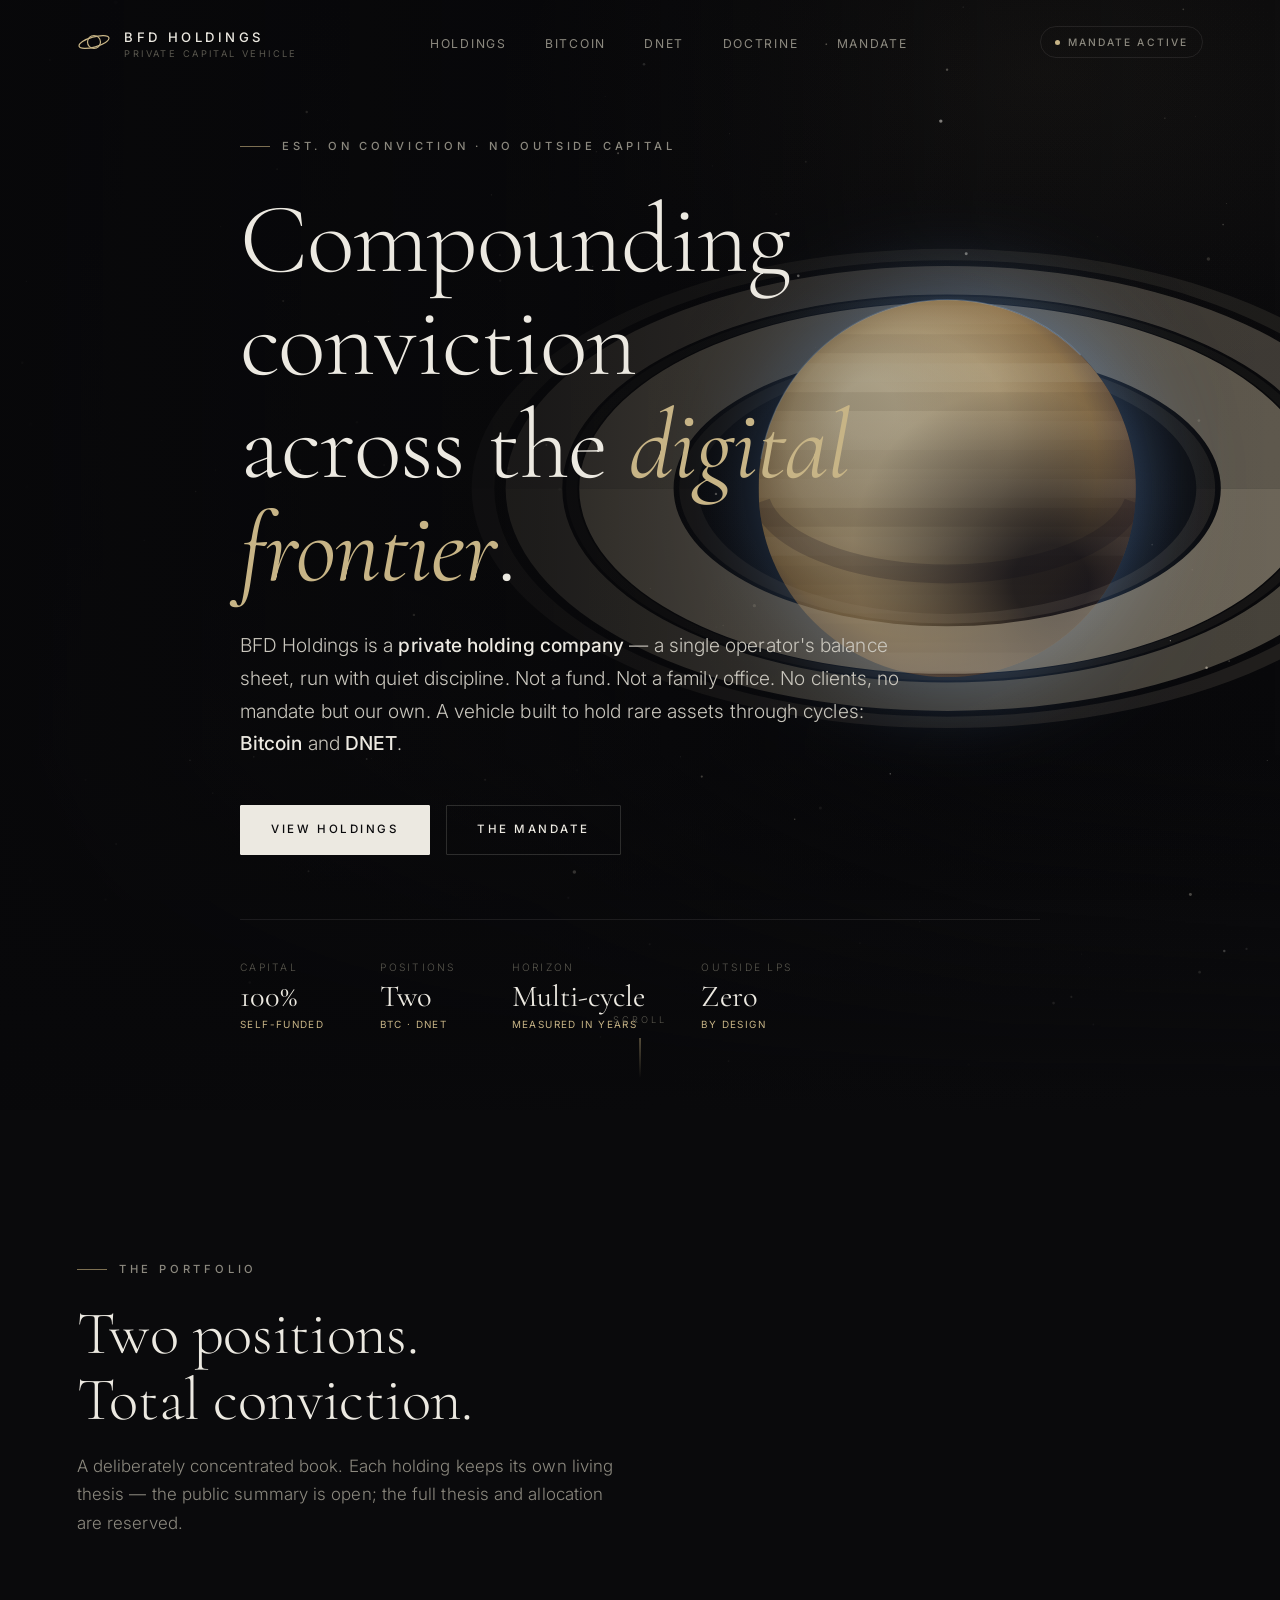
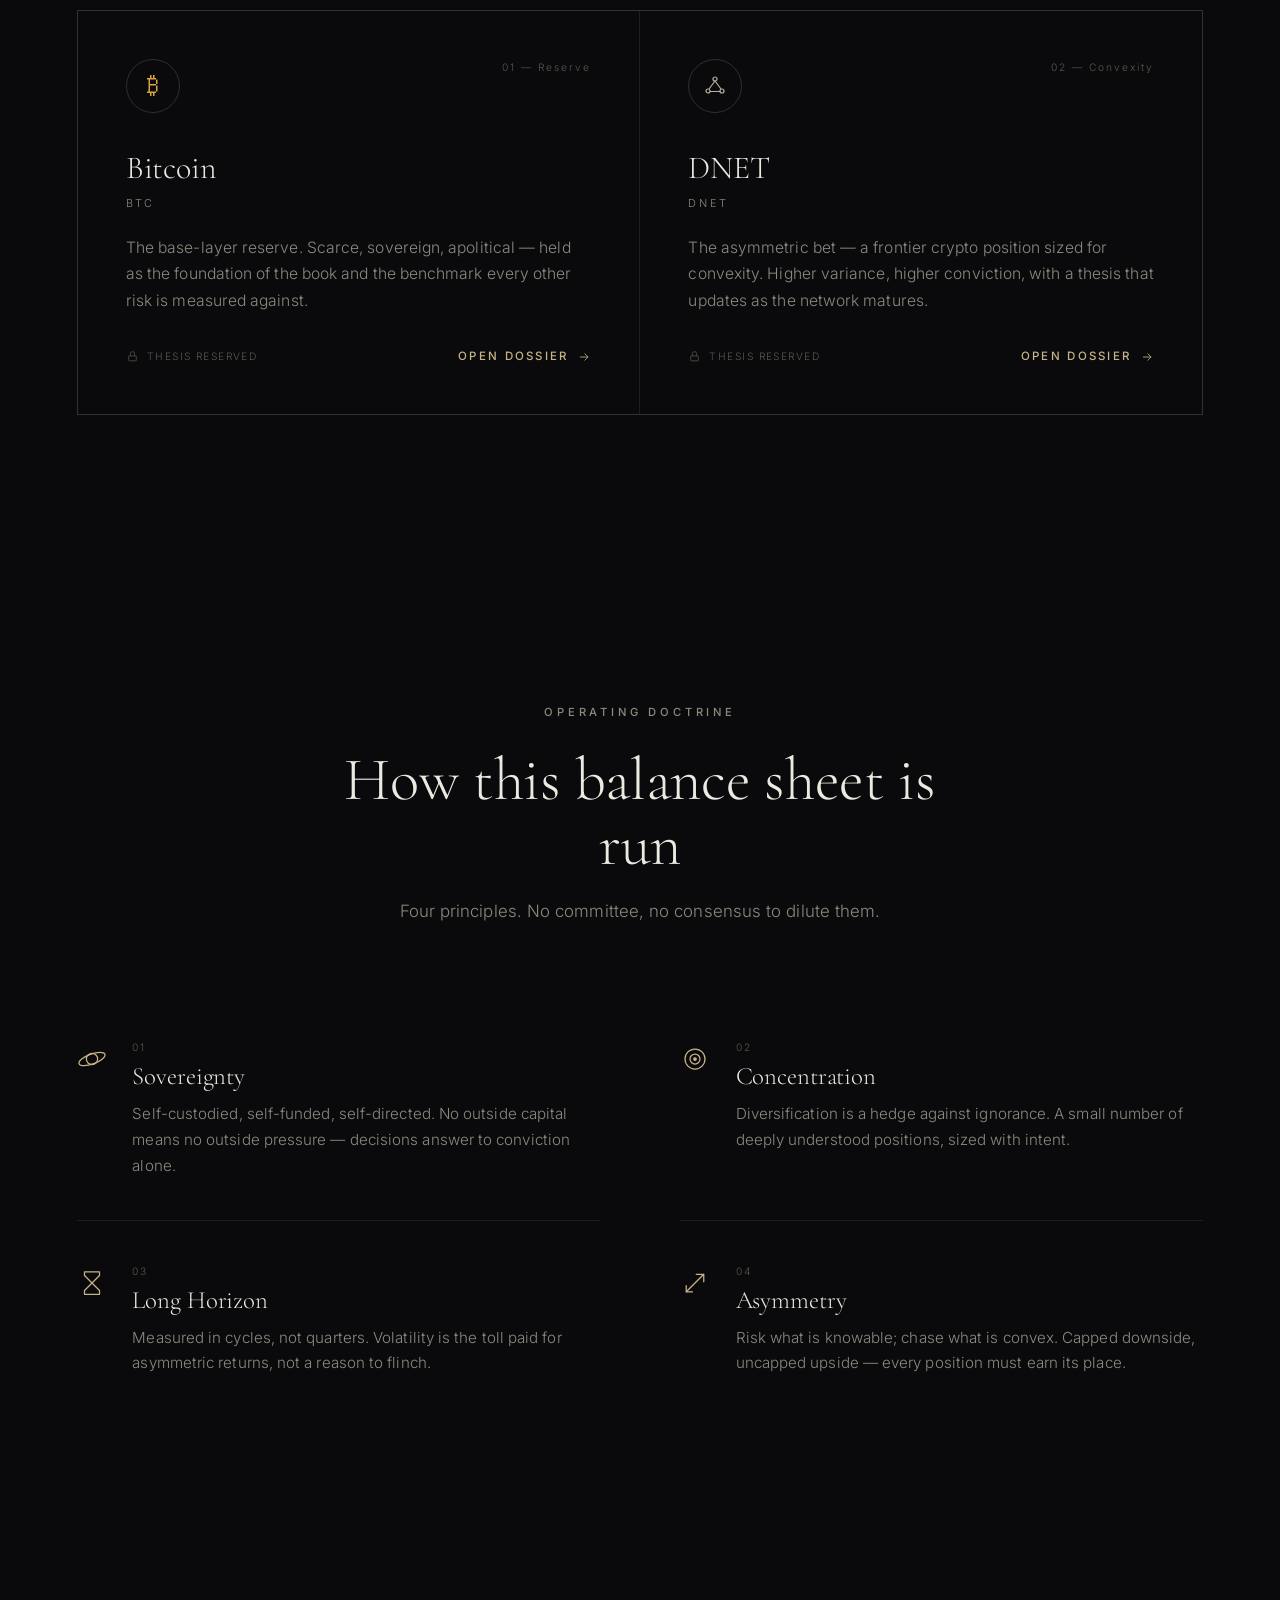
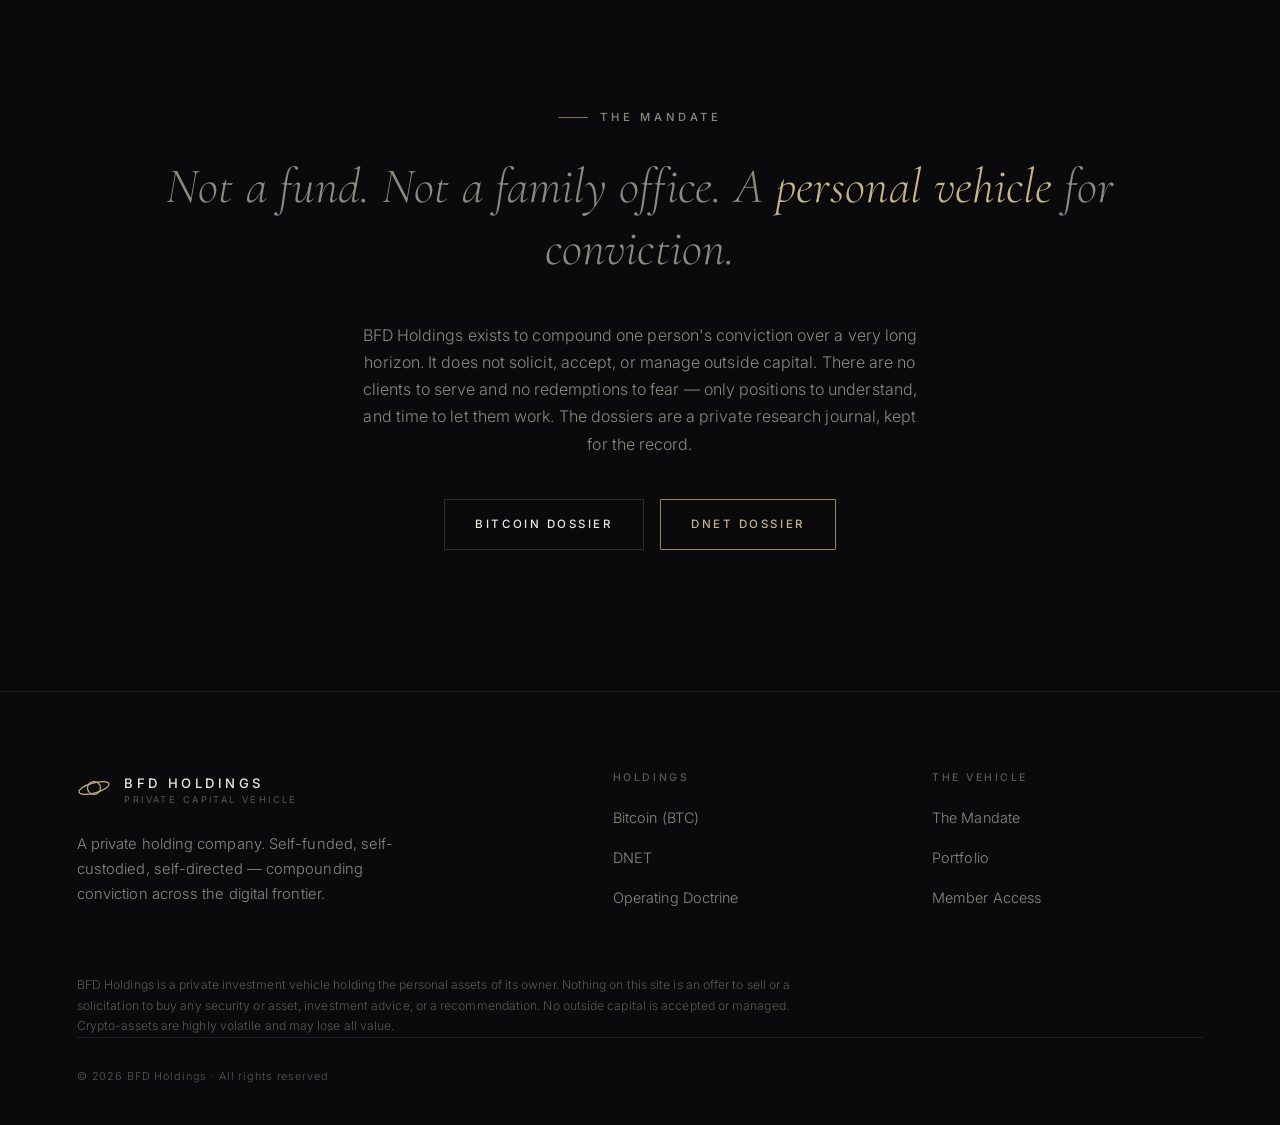
==== index.html @ 3a952db4 "Redesign: minimal, luxurious, celestial aesthetic Replace the neon/glassmorphism look with a restrai" ====
<!DOCTYPE html>
<html lang="en">
<head>
  <meta charset="UTF-8" />
  <meta name="viewport" content="width=device-width, initial-scale=1.0" />
  <title>BFD Holdings — Private Capital Vehicle</title>
  <meta name="description" content="BFD Holdings is a private holding company — a personal balance sheet compounding conviction across Bitcoin and frontier crypto. No outside capital. No clients." />
  <link rel="preconnect" href="https://fonts.googleapis.com" />
  <link rel="preconnect" href="https://fonts.gstatic.com" crossorigin />
  <link href="https://fonts.googleapis.com/css2?family=Cormorant+Garamond:ital,wght@0,300;0,400;0,500;0,600;1,300;1,400&family=Inter:wght@300;400;500&display=swap" rel="stylesheet" />
  <link rel="stylesheet" href="assets/css/style.css" />
  <link rel="icon" href="data:image/svg+xml,<svg xmlns='http://www.w3.org/2000/svg' viewBox='0 0 32 32'><rect width='32' height='32' rx='6' fill='%230a0a0c'/><circle cx='16' cy='16' r='6' fill='none' stroke='%23c7b486' stroke-width='1.3'/><ellipse cx='16' cy='16' rx='13' ry='4' fill='none' stroke='%23c7b486' stroke-width='1.1' transform='rotate(-18 16 16)'/></svg>" />
</head>
<body>

  <!-- ===================== NAV ===================== -->
  <nav class="nav" id="nav">
    <div class="wrap nav__inner">
      <a href="index.html" class="brand">
        <span class="brand__mark"><svg viewBox="0 0 34 26" fill="none" stroke="currentColor" stroke-width="1.2"><circle cx="17" cy="13" r="6.5"/><ellipse cx="17" cy="13" rx="15.5" ry="5" transform="rotate(-16 17 13)"/></svg></span>
        <span class="brand__txt">
          <span class="brand__name">BFD Holdings</span>
          <span class="brand__sub">Private Capital Vehicle</span>
        </span>
      </a>
      <ul class="nav__links">
        <li><a href="#holdings">Holdings</a></li>
        <li><a href="investments/btc.html">Bitcoin</a></li>
        <li><a href="investments/dnet.html">DNET</a></li>
        <li><a href="#doctrine">Doctrine</a></li>
        <li><a href="#mandate">Mandate</a></li>
      </ul>
      <div class="nav__right">
        <span class="tag"><span class="dot"></span> Mandate Active</span>
        <button class="burger" id="burger" aria-label="Menu"><span></span><span></span><span></span></button>
      </div>
    </div>
  </nav>

  <div class="mobile-nav" id="mobile-nav">
    <a href="#holdings">Holdings</a>
    <a href="investments/btc.html">Bitcoin</a>
    <a href="investments/dnet.html">DNET</a>
    <a href="#doctrine">Doctrine</a>
    <a href="#mandate">Mandate</a>
  </div>

  <!-- ===================== HERO ===================== -->
  <header class="hero">
    <canvas class="hero__canvas" id="space"></canvas>
    <video class="hero__video" id="hero-video" muted loop playsinline preload="none" aria-hidden="true"></video>
    <div class="hero__veil"></div>

    <div class="wrap hero__inner">
      <span class="eyebrow hero__eyebrow">Est. on conviction · No outside capital</span>
      <h1 class="hero__title">
        Compounding conviction<br>
        across the <em>digital frontier</em>.
      </h1>
      <p class="hero__sub">
        BFD Holdings is a <strong>private holding company</strong> — a single operator's
        balance sheet, run with quiet discipline. Not a fund. Not a family office. No
        clients, no mandate but our own. A vehicle built to hold rare assets through
        cycles: <strong>Bitcoin</strong> and <strong>DNET</strong>.
      </p>
      <div class="hero__actions">
        <a href="#holdings" class="btn btn--solid">View Holdings</a>
        <a href="#mandate" class="btn">The Mandate</a>
      </div>

      <div class="hero__ledger">
        <div class="ledger__item"><div class="k">Capital</div><div class="v">100%<small>Self-funded</small></div></div>
        <div class="ledger__item"><div class="k">Positions</div><div class="v">Two<small>BTC · DNET</small></div></div>
        <div class="ledger__item"><div class="k">Horizon</div><div class="v">Multi-cycle<small>Measured in years</small></div></div>
        <div class="ledger__item"><div class="k">Outside LPs</div><div class="v">Zero<small>By design</small></div></div>
      </div>
    </div>

    <div class="hero__scroll"><span>Scroll</span><span class="bar"></span></div>
  </header>

  <!-- ===================== HOLDINGS ===================== -->
  <section class="section" id="holdings">
    <div class="wrap">
      <div class="section__head reveal">
        <span class="eyebrow">The Portfolio</span>
        <h2 class="section__title">Two positions.<br>Total conviction.</h2>
        <p class="section__sub">
          A deliberately concentrated book. Each holding keeps its own living thesis —
          the public summary is open; the full thesis and allocation are reserved.
        </p>
      </div>

      <div class="holdings__grid reveal">
        <!-- BTC -->
        <a href="investments/btc.html" class="holding-card holding-card--btc">
          <div class="holding-card__top">
            <span class="holding-card__mark"><span class="glyph">₿</span></span>
            <span class="holding-card__no">01 — Reserve</span>
          </div>
          <h3 class="holding-card__name">Bitcoin</h3>
          <div class="holding-card__ticker">BTC</div>
          <p class="holding-card__teaser">
            The base-layer reserve. Scarce, sovereign, apolitical — held as the foundation
            of the book and the benchmark every other risk is measured against.
          </p>
          <div class="holding-card__foot">
            <span class="holding-card__locked"><svg viewBox="0 0 24 24" fill="none" stroke="currentColor" stroke-width="1.4"><rect x="5" y="11" width="14" height="9" rx="1"/><path d="M8 11V7a4 4 0 0 1 8 0v4"/></svg> Thesis reserved</span>
            <span class="link-arrow">Open dossier <svg viewBox="0 0 24 24" fill="none" stroke="currentColor" stroke-width="1.4"><path d="M5 12h14M13 6l6 6-6 6"/></svg></span>
          </div>
        </a>

        <!-- DNET -->
        <a href="investments/dnet.html" class="holding-card holding-card--dnet">
          <div class="holding-card__top">
            <span class="holding-card__mark"><svg viewBox="0 0 24 24" fill="none" stroke="currentColor" stroke-width="1.2"><circle cx="12" cy="5" r="2"/><circle cx="5" cy="17" r="2"/><circle cx="19" cy="17" r="2"/><path d="M12 7l-6 8M12 7l6 8M7 17.5h10"/></svg></span>
            <span class="holding-card__no">02 — Convexity</span>
          </div>
          <h3 class="holding-card__name">DNET</h3>
          <div class="holding-card__ticker">DNET</div>
          <p class="holding-card__teaser">
            The asymmetric bet — a frontier crypto position sized for convexity. Higher
            variance, higher conviction, with a thesis that updates as the network matures.
          </p>
          <div class="holding-card__foot">
            <span class="holding-card__locked"><svg viewBox="0 0 24 24" fill="none" stroke="currentColor" stroke-width="1.4"><rect x="5" y="11" width="14" height="9" rx="1"/><path d="M8 11V7a4 4 0 0 1 8 0v4"/></svg> Thesis reserved</span>
            <span class="link-arrow">Open dossier <svg viewBox="0 0 24 24" fill="none" stroke="currentColor" stroke-width="1.4"><path d="M5 12h14M13 6l6 6-6 6"/></svg></span>
          </div>
        </a>
      </div>
    </div>
  </section>

  <!-- ===================== DOCTRINE ===================== -->
  <section class="section" id="doctrine">
    <div class="wrap">
      <div class="section__head center reveal">
        <span class="eyebrow">Operating Doctrine</span>
        <h2 class="section__title">How this balance sheet is run</h2>
        <p class="section__sub">Four principles. No committee, no consensus to dilute them.</p>
      </div>

      <div class="doctrine__grid">
        <div class="principle reveal">
          <span class="principle__icon"><svg viewBox="0 0 24 24" fill="none" stroke="currentColor" stroke-width="1"><circle cx="12" cy="12" r="4.5"/><ellipse cx="12" cy="12" rx="11" ry="4" transform="rotate(-20 12 12)"/></svg></span>
          <div>
            <div class="principle__no">01</div>
            <h3 class="principle__title">Sovereignty</h3>
            <p>Self-custodied, self-funded, self-directed. No outside capital means no outside pressure — decisions answer to conviction alone.</p>
          </div>
        </div>
        <div class="principle reveal" data-delay="80">
          <span class="principle__icon"><svg viewBox="0 0 24 24" fill="none" stroke="currentColor" stroke-width="1"><circle cx="12" cy="12" r="8"/><circle cx="12" cy="12" r="4"/><circle cx="12" cy="12" r="1" fill="currentColor"/></svg></span>
          <div>
            <div class="principle__no">02</div>
            <h3 class="principle__title">Concentration</h3>
            <p>Diversification is a hedge against ignorance. A small number of deeply understood positions, sized with intent.</p>
          </div>
        </div>
        <div class="principle reveal" data-delay="40">
          <span class="principle__icon"><svg viewBox="0 0 24 24" fill="none" stroke="currentColor" stroke-width="1" stroke-linejoin="round"><path d="M6 3h12v3l-6 6 6 6v3H6v-3l6-6-6-6V3z"/></svg></span>
          <div>
            <div class="principle__no">03</div>
            <h3 class="principle__title">Long Horizon</h3>
            <p>Measured in cycles, not quarters. Volatility is the toll paid for asymmetric returns, not a reason to flinch.</p>
          </div>
        </div>
        <div class="principle reveal" data-delay="120">
          <span class="principle__icon"><svg viewBox="0 0 24 24" fill="none" stroke="currentColor" stroke-width="1" stroke-linecap="round" stroke-linejoin="round"><path d="M5 19L19 5M13 5h6v6"/><path d="M5 14v5h5"/></svg></span>
          <div>
            <div class="principle__no">04</div>
            <h3 class="principle__title">Asymmetry</h3>
            <p>Risk what is knowable; chase what is convex. Capped downside, uncapped upside — every position must earn its place.</p>
          </div>
        </div>
      </div>
    </div>
  </section>

  <!-- ===================== MANDATE ===================== -->
  <section class="section" id="mandate">
    <div class="wrap">
      <div class="mandate reveal">
        <span class="eyebrow">The Mandate</span>
        <p class="mandate__quote">Not a fund. Not a family office. A <span class="accent">personal vehicle</span> for conviction.</p>
        <p>
          BFD Holdings exists to compound one person's conviction over a very long horizon.
          It does not solicit, accept, or manage outside capital. There are no clients to
          serve and no redemptions to fear — only positions to understand, and time to let
          them work. The dossiers are a private research journal, kept for the record.
        </p>
        <div class="mandate__actions">
          <a href="investments/btc.html" class="btn">Bitcoin Dossier</a>
          <a href="investments/dnet.html" class="btn btn--accent">DNET Dossier</a>
        </div>
      </div>
    </div>
  </section>

  <!-- ===================== FOOTER ===================== -->
  <footer class="footer">
    <div class="wrap">
      <div class="footer__top">
        <div class="footer__brand">
          <a href="index.html" class="brand">
            <span class="brand__mark"><svg viewBox="0 0 34 26" fill="none" stroke="currentColor" stroke-width="1.2"><circle cx="17" cy="13" r="6.5"/><ellipse cx="17" cy="13" rx="15.5" ry="5" transform="rotate(-16 17 13)"/></svg></span>
            <span class="brand__txt">
              <span class="brand__name">BFD Holdings</span>
              <span class="brand__sub">Private Capital Vehicle</span>
            </span>
          </a>
          <p>A private holding company. Self-funded, self-custodied, self-directed — compounding conviction across the digital frontier.</p>
        </div>
        <div class="footer__col">
          <h4>Holdings</h4>
          <ul>
            <li><a href="investments/btc.html">Bitcoin (BTC)</a></li>
            <li><a href="investments/dnet.html">DNET</a></li>
            <li><a href="#doctrine">Operating Doctrine</a></li>
          </ul>
        </div>
        <div class="footer__col">
          <h4>The Vehicle</h4>
          <ul>
            <li><a href="#mandate">The Mandate</a></li>
            <li><a href="#holdings">Portfolio</a></li>
            <li><a href="#" data-unlock>Member Access</a></li>
          </ul>
        </div>
      </div>
      <p class="footer__disclaimer">
        BFD Holdings is a private investment vehicle holding the personal assets of its owner.
        Nothing on this site is an offer to sell or a solicitation to buy any security or asset,
        investment advice, or a recommendation. No outside capital is accepted or managed.
        Crypto-assets are highly volatile and may lose all value.
      </p>
      <div class="footer__bottom">
        <p>© <span id="year">2026</span> BFD Holdings · All rights reserved</p>
        <p class="footer__lock unlock-show" data-lock>Sign out of member access</p>
      </div>
    </div>
  </footer>

  <script src="assets/js/space.js"></script>
  <script src="assets/js/main.js"></script>
  <script src="assets/js/paywall.js"></script>
</body>
</html>
---- assets/css/style.css ----
/* =============================================================
   BFD HOLDINGS — Private Capital Vehicle
   Minimal · luxurious · celestial
   ============================================================= */

:root {
  --bg:     #0a0a0c;
  --bg-2:   #0e0e11;
  --ink:    #ece9e1;          /* warm off-white  */
  --ink-dim:#c9c6bd;
  --muted:  #8c897f;          /* warm grey       */
  --faint:  #5a584f;
  --line:   rgba(236,233,225,0.09);
  --line-2: rgba(236,233,225,0.16);
  --accent: #c7b486;          /* muted champagne (Saturn) */
  --accent-dim: #9a8a64;
  --btc:    #d9a441;          /* warm gold, desaturated */
  --dnet:   #b9b1a0;          /* pewter */
  --panel:  rgba(255,255,255,0.018);

  --serif: 'Cormorant Garamond', Georgia, 'Times New Roman', serif;
  --sans:  'Inter', system-ui, -apple-system, sans-serif;

  --max: 1180px;
  --ease: cubic-bezier(.22,.61,.36,1);
}

*, *::before, *::after { box-sizing: border-box; margin: 0; padding: 0; }
html { scroll-behavior: smooth; -webkit-text-size-adjust: 100%; }

body {
  font-family: var(--sans);
  font-weight: 300;
  background: var(--bg);
  color: var(--ink-dim);
  line-height: 1.7;
  letter-spacing: .005em;
  overflow-x: hidden;
  position: relative;
  -webkit-font-smoothing: antialiased;
}

/* very quiet backdrop — a single soft champagne haze, no grid, no neon */
body::before {
  content: "";
  position: fixed; inset: 0; z-index: -1; pointer-events: none;
  background:
    radial-gradient(60% 50% at 82% 8%, rgba(199,180,134,0.06), transparent 70%),
    radial-gradient(70% 60% at 10% 100%, rgba(199,180,134,0.03), transparent 70%),
    linear-gradient(180deg, #08080a 0%, #0a0a0c 50%, #08080a 100%);
}

::selection { background: rgba(199,180,134,0.25); color: #fff; }
a { color: inherit; text-decoration: none; }
img, svg, video { display: block; max-width: 100%; }
button { font-family: inherit; cursor: pointer; background: none; border: none; color: inherit; }

::-webkit-scrollbar { width: 9px; }
::-webkit-scrollbar-track { background: #08080a; }
::-webkit-scrollbar-thumb { background: #26251f; border-radius: 9px; }
::-webkit-scrollbar-thumb:hover { background: #34322a; }

/* ---------------- Typography ---------------- */
h1, h2, h3, h4 {
  font-family: var(--serif);
  font-weight: 400;
  color: var(--ink);
  line-height: 1.08;
  letter-spacing: -0.005em;
}

.eyebrow {
  display: inline-flex; align-items: center; gap: .75rem;
  font-family: var(--sans);
  font-size: .7rem; font-weight: 500;
  letter-spacing: .34em; text-transform: uppercase;
  color: var(--muted);
}
.eyebrow::before {
  content: ""; width: 30px; height: 1px; background: var(--accent-dim); opacity: .8;
}
.section__head.center .eyebrow { justify-content: center; }
.section__head.center .eyebrow::before { display: none; }

.serif { font-family: var(--serif); }

/* ---------------- Layout ---------------- */
.wrap { width: 88%; max-width: var(--max); margin-inline: auto; }
.section { padding: clamp(5.5rem, 11vw, 10rem) 0; position: relative; }
.section__head { max-width: 640px; margin-bottom: 4.5rem; }
.section__head.center { margin-inline: auto; text-align: center; }
.section__title { font-size: clamp(2.2rem, 5vw, 3.8rem); margin: 1.4rem 0 1.2rem; font-weight: 300; }
.section__sub { color: var(--muted); font-size: 1.06rem; font-weight: 300; max-width: 54ch; }
.section__head.center .section__sub { margin-inline: auto; }

.divider { height: 1px; background: var(--line); border: 0; }

/* ---------------- Buttons / links ---------------- */
.btn {
  display: inline-flex; align-items: center; justify-content: center; gap: .6rem;
  padding: .9rem 1.9rem;
  font-family: var(--sans); font-size: .72rem; font-weight: 500;
  letter-spacing: .22em; text-transform: uppercase;
  color: var(--ink);
  border: 1px solid var(--line-2);
  border-radius: 1px;
  transition: background .35s var(--ease), border-color .35s var(--ease), color .35s var(--ease), transform .35s var(--ease);
}
.btn:hover { background: rgba(236,233,225,0.04); border-color: var(--ink-dim); }
.btn--solid { background: var(--ink); color: #0a0a0c; border-color: var(--ink); }
.btn--solid:hover { background: transparent; color: var(--ink); border-color: var(--ink); }
.btn--accent { border-color: var(--accent-dim); color: var(--accent); }
.btn--accent:hover { background: rgba(199,180,134,0.08); border-color: var(--accent); }

.link-arrow {
  display: inline-flex; align-items: center; gap: .55rem;
  font-family: var(--sans); font-size: .72rem; font-weight: 500;
  letter-spacing: .2em; text-transform: uppercase; color: var(--accent);
}
.link-arrow svg { width: 14px; height: 14px; transition: transform .3s var(--ease); }
.link-arrow:hover svg, a:hover .link-arrow svg { transform: translateX(5px); }

/* ---------------- Tag / pill ---------------- */
.tag {
  display: inline-flex; align-items: center; gap: .5rem;
  font-family: var(--sans); font-size: .64rem; font-weight: 500;
  letter-spacing: .2em; text-transform: uppercase; color: var(--muted);
  border: 1px solid var(--line); border-radius: 100px;
  padding: .4rem .9rem;
}
.tag .dot { width: 5px; height: 5px; border-radius: 50%; background: var(--accent); }

/* =============================================================
   NAV
   ============================================================= */
.nav {
  position: fixed; inset: 0 0 auto 0; z-index: 100;
  padding: 1.6rem 0;
  transition: background .4s var(--ease), padding .4s var(--ease), border-color .4s;
  border-bottom: 1px solid transparent;
}
.nav.scrolled {
  background: rgba(8,8,10,0.7);
  backdrop-filter: blur(14px);
  border-bottom: 1px solid var(--line);
  padding: 1rem 0;
}
.nav__inner { display: flex; align-items: center; justify-content: space-between; gap: 1.5rem; }

.brand { display: inline-flex; align-items: center; gap: .85rem; }
.brand__mark { width: 34px; height: 26px; color: var(--accent); flex-shrink: 0; }
.brand__mark svg { width: 100%; height: 100%; }
.brand__txt { line-height: 1.25; }
.brand__name {
  font-family: var(--sans); font-weight: 500; font-size: .82rem;
  letter-spacing: .26em; color: var(--ink); text-transform: uppercase;
}
.brand__sub {
  display: block; font-family: var(--sans); font-size: .58rem; font-weight: 400;
  letter-spacing: .26em; text-transform: uppercase; color: var(--faint); margin-top: 2px;
}

.nav__links { display: flex; align-items: center; gap: 2.4rem; list-style: none; }
.nav__links a {
  font-family: var(--sans); font-size: .76rem; font-weight: 400;
  letter-spacing: .14em; text-transform: uppercase; color: var(--muted);
  transition: color .3s; position: relative;
}
.nav__links a:hover, .nav__links a.active { color: var(--ink); }
.nav__right { display: flex; align-items: center; gap: 1.4rem; }

.burger { display: none; flex-direction: column; gap: 5px; padding: .4rem; }
.burger span { width: 22px; height: 1px; background: var(--ink); transition: .3s var(--ease); }
.burger.open span:nth-child(1) { transform: translateY(6px) rotate(45deg); }
.burger.open span:nth-child(2) { opacity: 0; }
.burger.open span:nth-child(3) { transform: translateY(-6px) rotate(-45deg); }

.mobile-nav {
  position: fixed; inset: 0; z-index: 99;
  background: rgba(8,8,10,0.98); backdrop-filter: blur(16px);
  display: flex; flex-direction: column; align-items: center; justify-content: center; gap: 2.2rem;
  opacity: 0; pointer-events: none; transition: opacity .4s;
}
.mobile-nav.open { opacity: 1; pointer-events: auto; }
.mobile-nav a { font-family: var(--serif); font-size: 1.8rem; color: var(--muted); }
.mobile-nav a:hover { color: var(--ink); }

/* =============================================================
   HERO
   ============================================================= */
.hero {
  position: relative; min-height: 100svh;
  display: flex; align-items: center;
  overflow: hidden; padding: 8rem 0 5rem;
}
.hero__canvas, .hero__video { position: absolute; inset: 0; width: 100%; height: 100%; }
.hero__canvas { z-index: 0; }
.hero__video { z-index: 1; object-fit: cover; opacity: 0; transition: opacity 1.6s ease; pointer-events: none; }
.hero__video.is-playing { opacity: .9; }
.hero.video-on .hero__canvas { opacity: .2; transition: opacity 1.6s ease; }

.hero__veil {
  position: absolute; inset: 0; z-index: 2; pointer-events: none;
  background:
    linear-gradient(90deg, rgba(8,8,10,0.95) 0%, rgba(8,8,10,0.65) 42%, rgba(8,8,10,0.1) 78%, transparent 100%),
    linear-gradient(0deg, var(--bg) 1%, transparent 32%);
}

.hero__inner { position: relative; z-index: 3; max-width: 800px; }
.hero__eyebrow { margin-bottom: 2rem; }
.hero__title {
  font-family: var(--serif); font-weight: 300;
  font-size: clamp(2.9rem, 8vw, 6.2rem);
  line-height: 1.04; letter-spacing: -0.01em; color: var(--ink);
  margin-bottom: 1.8rem;
}
.hero__title em { font-style: italic; color: var(--accent); font-weight: 400; }
.hero__sub {
  font-size: clamp(1.02rem, 2vw, 1.2rem); color: var(--ink-dim); font-weight: 300;
  max-width: 56ch; margin-bottom: 2.8rem;
}
.hero__sub strong { color: var(--ink); font-weight: 500; }
.hero__actions { display: flex; flex-wrap: wrap; gap: 1rem; margin-bottom: 4rem; }

.hero__ledger { display: flex; flex-wrap: wrap; gap: 3.5rem; padding-top: 2.4rem; border-top: 1px solid var(--line); }
.ledger__item .k { font-family: var(--sans); font-size: .64rem; letter-spacing: .22em; text-transform: uppercase; color: var(--faint); }
.ledger__item .v { font-family: var(--serif); font-size: 1.9rem; color: var(--ink); font-weight: 400; margin-top: .35rem; line-height: 1; }
.ledger__item .v small { font-family: var(--sans); font-size: .62rem; letter-spacing: .14em; text-transform: uppercase; color: var(--accent); display: block; margin-top: .5rem; font-weight: 400; }

.hero__scroll {
  position: absolute; left: 50%; bottom: 2rem; transform: translateX(-50%); z-index: 3;
  font-family: var(--sans); font-size: .58rem; letter-spacing: .34em; text-transform: uppercase; color: var(--faint);
  display: flex; flex-direction: column; align-items: center; gap: .6rem;
}
.hero__scroll .bar { width: 1px; height: 40px; background: linear-gradient(var(--accent-dim), transparent); }

/* =============================================================
   HOLDINGS
   ============================================================= */
.holdings__grid { display: grid; grid-template-columns: repeat(2, 1fr); gap: 1px; background: var(--line); border: 1px solid var(--line); }

.holding-card {
  position: relative; display: flex; flex-direction: column;
  padding: 3rem; background: var(--bg);
  transition: background .45s var(--ease);
  min-height: 360px;
}
.holding-card:hover { background: var(--bg-2); }
.holding-card__top { display: flex; align-items: flex-start; justify-content: space-between; margin-bottom: 2.4rem; }
.holding-card__mark {
  width: 54px; height: 54px; border-radius: 50%;
  display: grid; place-items: center; color: var(--accent);
  border: 1px solid var(--line-2);
}
.holding-card--btc .holding-card__mark { color: var(--btc); }
.holding-card--dnet .holding-card__mark { color: var(--dnet); }
.holding-card__mark svg { width: 24px; height: 24px; }
.holding-card__mark .glyph { font-family: var(--serif); font-size: 1.5rem; line-height: 1; }
.holding-card__no { font-family: var(--sans); font-size: .64rem; letter-spacing: .2em; color: var(--faint); }
.holding-card__name { font-size: 2rem; font-weight: 300; color: var(--ink); }
.holding-card__ticker { font-family: var(--sans); font-size: .68rem; letter-spacing: .26em; text-transform: uppercase; color: var(--muted); margin-top: .5rem; }
.holding-card__teaser { color: var(--muted); margin-top: 1.4rem; font-size: .98rem; font-weight: 300; }
.holding-card__foot { margin-top: auto; padding-top: 2rem; display: flex; align-items: center; justify-content: space-between; }
.holding-card__locked { display: inline-flex; align-items: center; gap: .5rem; font-family: var(--sans); font-size: .64rem; letter-spacing: .14em; text-transform: uppercase; color: var(--faint); }
.holding-card__locked svg { width: 13px; height: 13px; }

/* =============================================================
   DOCTRINE
   ============================================================= */
.doctrine__grid { display: grid; grid-template-columns: repeat(2, 1fr); column-gap: 5rem; row-gap: 0; }
.principle { display: flex; gap: 1.6rem; padding: 2.6rem 0; border-top: 1px solid var(--line); }
.doctrine__grid .principle:nth-child(1), .doctrine__grid .principle:nth-child(2) { border-top: 0; }
.principle__icon { width: 30px; height: 30px; color: var(--accent); flex-shrink: 0; margin-top: .3rem; }
.principle__icon svg { width: 100%; height: 100%; }
.principle__no { font-family: var(--sans); font-size: .64rem; letter-spacing: .2em; color: var(--faint); }
.principle__title { font-size: 1.55rem; font-weight: 300; margin: .4rem 0 .7rem; color: var(--ink); }
.principle p { font-size: .95rem; color: var(--muted); font-weight: 300; }

/* =============================================================
   MANDATE
   ============================================================= */
.mandate { text-align: center; }
.mandate .eyebrow { justify-content: center; margin-bottom: 1.8rem; }
.mandate__quote {
  font-family: var(--serif); font-weight: 300; font-style: italic;
  font-size: clamp(1.7rem, 4.2vw, 3.1rem); line-height: 1.25; color: var(--ink);
  max-width: 20ch; margin: 0 auto 2rem;
}
.mandate__quote .accent { color: var(--accent); }
.mandate p { color: var(--muted); font-weight: 300; max-width: 56ch; margin: 0 auto 2.6rem; }
.mandate__actions { display: flex; gap: 1rem; justify-content: center; flex-wrap: wrap; }

/* =============================================================
   FOOTER
   ============================================================= */
.footer { border-top: 1px solid var(--line); padding: 5rem 0 2.5rem; }
.footer__top { display: grid; grid-template-columns: 1.8fr 1fr 1fr; gap: 3rem; margin-bottom: 4rem; }
.footer__brand p { color: var(--muted); font-size: .92rem; font-weight: 300; max-width: 36ch; margin-top: 1.4rem; }
.footer__col h4 { font-family: var(--sans); font-size: .66rem; font-weight: 500; letter-spacing: .24em; text-transform: uppercase; color: var(--faint); margin-bottom: 1.3rem; }
.footer__col ul { list-style: none; display: flex; flex-direction: column; gap: .8rem; }
.footer__col a { color: var(--muted); font-size: .9rem; font-weight: 300; transition: color .3s; }
.footer__col a:hover { color: var(--ink); }
.footer__bottom { border-top: 1px solid var(--line); padding-top: 1.8rem; display: flex; flex-wrap: wrap; justify-content: space-between; gap: 1rem; align-items: center; }
.footer__bottom p { font-family: var(--sans); font-size: .68rem; letter-spacing: .08em; color: var(--faint); font-weight: 300; }
.footer__disclaimer { color: var(--faint); font-size: .76rem; font-weight: 300; line-height: 1.7; margin-top: 1.6rem; max-width: 92ch; }
.footer__lock { font-family: var(--sans); font-size: .66rem; letter-spacing: .12em; text-transform: uppercase; color: var(--faint); cursor: pointer; }
.footer__lock:hover { color: var(--muted); }

/* =============================================================
   INVESTMENT (asset) PAGES
   ============================================================= */
.asset-hero { position: relative; padding: 11rem 0 4rem; border-bottom: 1px solid var(--line); overflow: hidden; }
.asset-hero::before {
  content: ""; position: absolute; inset: 0; z-index: -1;
  background: radial-gradient(60% 80% at 85% 0%, color-mix(in srgb, var(--accent) 8%, transparent), transparent 65%);
}
.asset-hero--btc { --accent: var(--btc); }
.asset-hero--dnet { --accent: var(--dnet); }
.asset-crumb { font-family: var(--sans); font-size: .68rem; letter-spacing: .16em; text-transform: uppercase; color: var(--faint); margin-bottom: 2.2rem; }
.asset-crumb a { color: var(--muted); }
.asset-crumb a:hover { color: var(--ink); }
.asset-hero__row { display: flex; align-items: center; gap: 1.8rem; flex-wrap: wrap; }
.asset-emblem {
  width: 76px; height: 76px; border-radius: 50%; display: grid; place-items: center; flex-shrink: 0;
  color: var(--accent); border: 1px solid var(--line-2);
}
.asset-emblem svg { width: 34px; height: 34px; }
.asset-emblem .glyph { font-family: var(--serif); font-size: 2.2rem; line-height: 1; }
.asset-hero__title { font-size: clamp(2.4rem, 5.5vw, 4rem); font-weight: 300; }
.asset-hero__title .tkr { font-family: var(--sans); font-size: .32em; letter-spacing: .24em; text-transform: uppercase; color: var(--muted); vertical-align: middle; margin-left: 1rem; }
.asset-hero__teaser { color: var(--ink-dim); font-weight: 300; font-size: 1.12rem; max-width: 64ch; margin-top: 1.8rem; }
.asset-tags { display: flex; gap: .6rem; flex-wrap: wrap; margin-top: 2rem; }

.asset-facts { display: grid; grid-template-columns: repeat(4, 1fr); gap: 1px; margin-top: 3rem; background: var(--line); border: 1px solid var(--line); }
.fact { padding: 1.6rem; background: var(--bg); }
.fact__k { font-family: var(--sans); font-size: .62rem; letter-spacing: .18em; text-transform: uppercase; color: var(--faint); }
.fact__v { font-family: var(--serif); font-size: 1.5rem; font-weight: 400; color: var(--ink); margin-top: .5rem; }

/* prose / thesis */
.prose { max-width: 720px; }
.prose h3 { font-size: 1.7rem; font-weight: 300; margin: 2.6rem 0 1rem; color: var(--ink); }
.prose h3:first-of-type { margin-top: 0; }
.prose p { color: var(--ink-dim); font-weight: 300; margin-bottom: 1.2rem; }
.prose ul { list-style: none; display: flex; flex-direction: column; gap: .85rem; margin: 0 0 1.4rem; }
.prose ul li { position: relative; padding-left: 1.6rem; color: var(--ink-dim); font-weight: 300; }
.prose ul li::before { content: ""; position: absolute; left: 0; top: .65em; width: 7px; height: 1px; background: var(--accent); }
.prose ul li b, .prose p b { color: var(--ink); font-weight: 500; }
.prose blockquote { font-family: var(--serif); font-style: italic; font-size: 1.5rem; font-weight: 300; line-height: 1.4; color: var(--ink); border-left: 1px solid var(--accent); padding-left: 1.5rem; margin: 1.6rem 0; }

.alloc { margin: 0 0 2.6rem; }
.alloc__row { display: flex; justify-content: space-between; align-items: baseline; margin-bottom: .9rem; }
.alloc__label { font-family: var(--sans); font-size: .66rem; letter-spacing: .18em; text-transform: uppercase; color: var(--faint); }
.alloc__val { font-family: var(--serif); font-size: 2.4rem; font-weight: 400; color: var(--ink); }
.alloc__val small { font-family: var(--sans); font-size: .8rem; color: var(--muted); letter-spacing: .04em; }
.alloc__track { height: 2px; background: var(--line-2); overflow: hidden; }
.alloc__fill { height: 100%; background: var(--accent, var(--ink)); }

.update-stamp { font-family: var(--sans); font-size: .72rem; letter-spacing: .04em; color: var(--faint); font-weight: 300; margin-top: 3rem; padding-top: 1.4rem; border-top: 1px solid var(--line); }

/* =============================================================
   PAYWALL / PREMIUM
   ============================================================= */
.premium { position: relative; }
.premium__inner { filter: blur(9px); opacity: .35; pointer-events: none; user-select: none; transition: filter .7s var(--ease), opacity .7s var(--ease); }
.paywall { position: absolute; inset: 0; z-index: 5; display: flex; align-items: center; justify-content: center; padding: 1.5rem; transition: opacity .5s; }
.paywall__card {
  width: min(440px, 100%); text-align: center; padding: 3rem 2.4rem;
  background: rgba(10,10,12,0.86); backdrop-filter: blur(10px);
  border: 1px solid var(--line-2);
}
.paywall__icon { width: 40px; height: 40px; margin: 0 auto 1.6rem; color: var(--accent); }
.paywall__icon svg { width: 100%; height: 100%; }
.paywall__title { font-size: 1.7rem; font-weight: 300; margin-bottom: .7rem; color: var(--ink); }
.paywall__text { color: var(--muted); font-size: .94rem; font-weight: 300; margin-bottom: 1.4rem; }
.paywall__price { font-family: var(--sans); font-size: .66rem; letter-spacing: .2em; text-transform: uppercase; color: var(--accent); margin-bottom: 1.8rem; }
.paywall__actions { display: flex; flex-direction: column; gap: .8rem; }

body.unlocked .premium__inner { filter: none; opacity: 1; pointer-events: auto; user-select: auto; }
body.unlocked .paywall { opacity: 0; pointer-events: none; }
.unlock-show { display: none; }
body.unlocked .unlock-show { display: inline-flex; }

/* =============================================================
   MODAL
   ============================================================= */
.modal { position: fixed; inset: 0; z-index: 200; display: none; align-items: center; justify-content: center; padding: 1.5rem; }
.modal.is-open { display: flex; }
.modal__backdrop { position: absolute; inset: 0; background: rgba(6,6,8,0.85); backdrop-filter: blur(6px); }
.modal__card { position: relative; width: min(420px, 100%); padding: 3rem 2.6rem; background: var(--bg-2); border: 1px solid var(--line-2); animation: pop .45s var(--ease); }
@keyframes pop { from { transform: translateY(12px); opacity: 0; } }
.modal__close { position: absolute; top: 1.1rem; right: 1.3rem; color: var(--muted); font-size: 1.5rem; line-height: 1; }
.modal__close:hover { color: var(--ink); }
.modal__title { font-size: 1.8rem; font-weight: 300; margin-bottom: .6rem; color: var(--ink); }
.modal__text { color: var(--muted); font-size: .92rem; font-weight: 300; margin-bottom: 1.6rem; }
.modal__input {
  width: 100%; padding: .95rem 1rem; background: rgba(236,233,225,0.03);
  border: 1px solid var(--line-2); border-radius: 1px; color: var(--ink);
  font-family: var(--sans); font-size: .9rem; letter-spacing: .24em; text-align: center; text-transform: uppercase;
  outline: none; transition: border-color .3s;
}
.modal__input:focus { border-color: var(--accent); }
.modal__input::placeholder { color: var(--faint); letter-spacing: .24em; }
.modal__error { color: #c97d6a; font-size: .8rem; min-height: 1.1rem; margin: .7rem 0 .3rem; text-align: center; }
.modal__hint { color: var(--faint); font-size: .76rem; text-align: center; margin-top: 1.2rem; }
.modal__hint a { color: var(--accent); }
.modal.shake .modal__card { animation: shake .4s; }
@keyframes shake { 0%,100%{transform:translateX(0)} 25%{transform:translateX(-7px)} 75%{transform:translateX(7px)} }

/* =============================================================
   REVEAL
   ============================================================= */
.reveal { opacity: 0; transform: translateY(24px); transition: opacity 1s var(--ease), transform 1s var(--ease); }
.reveal.is-visible { opacity: 1; transform: none; }

/* =============================================================
   RESPONSIVE
   ============================================================= */
@media (max-width: 900px) {
  .footer__top { grid-template-columns: 1fr 1fr; }
  .asset-facts { grid-template-columns: repeat(2, 1fr); }
}
@media (max-width: 760px) {
  .nav__links, .nav__right .tag { display: none; }
  .burger { display: flex; }
  .holdings__grid { grid-template-columns: 1fr; }
  .doctrine__grid { grid-template-columns: 1fr; column-gap: 0; }
  .doctrine__grid .principle:nth-child(2) { border-top: 1px solid var(--line); }
  .footer__top { grid-template-columns: 1fr; gap: 2.5rem; }
  .hero__veil { background: linear-gradient(180deg, rgba(8,8,10,0.55), rgba(8,8,10,0.4) 45%, rgba(8,8,10,0.92)); }
  .hero__ledger { gap: 2rem; }
}
@media (max-width: 480px) {
  .asset-facts { grid-template-columns: 1fr; }
  .ledger__item .v { font-size: 1.6rem; }
}

@media (prefers-reduced-motion: reduce) {
  *, *::before, *::after { animation-duration: .001ms !important; animation-iteration-count: 1 !important; transition-duration: .01ms !important; scroll-behavior: auto !important; }
  .reveal { opacity: 1; transform: none; }
}
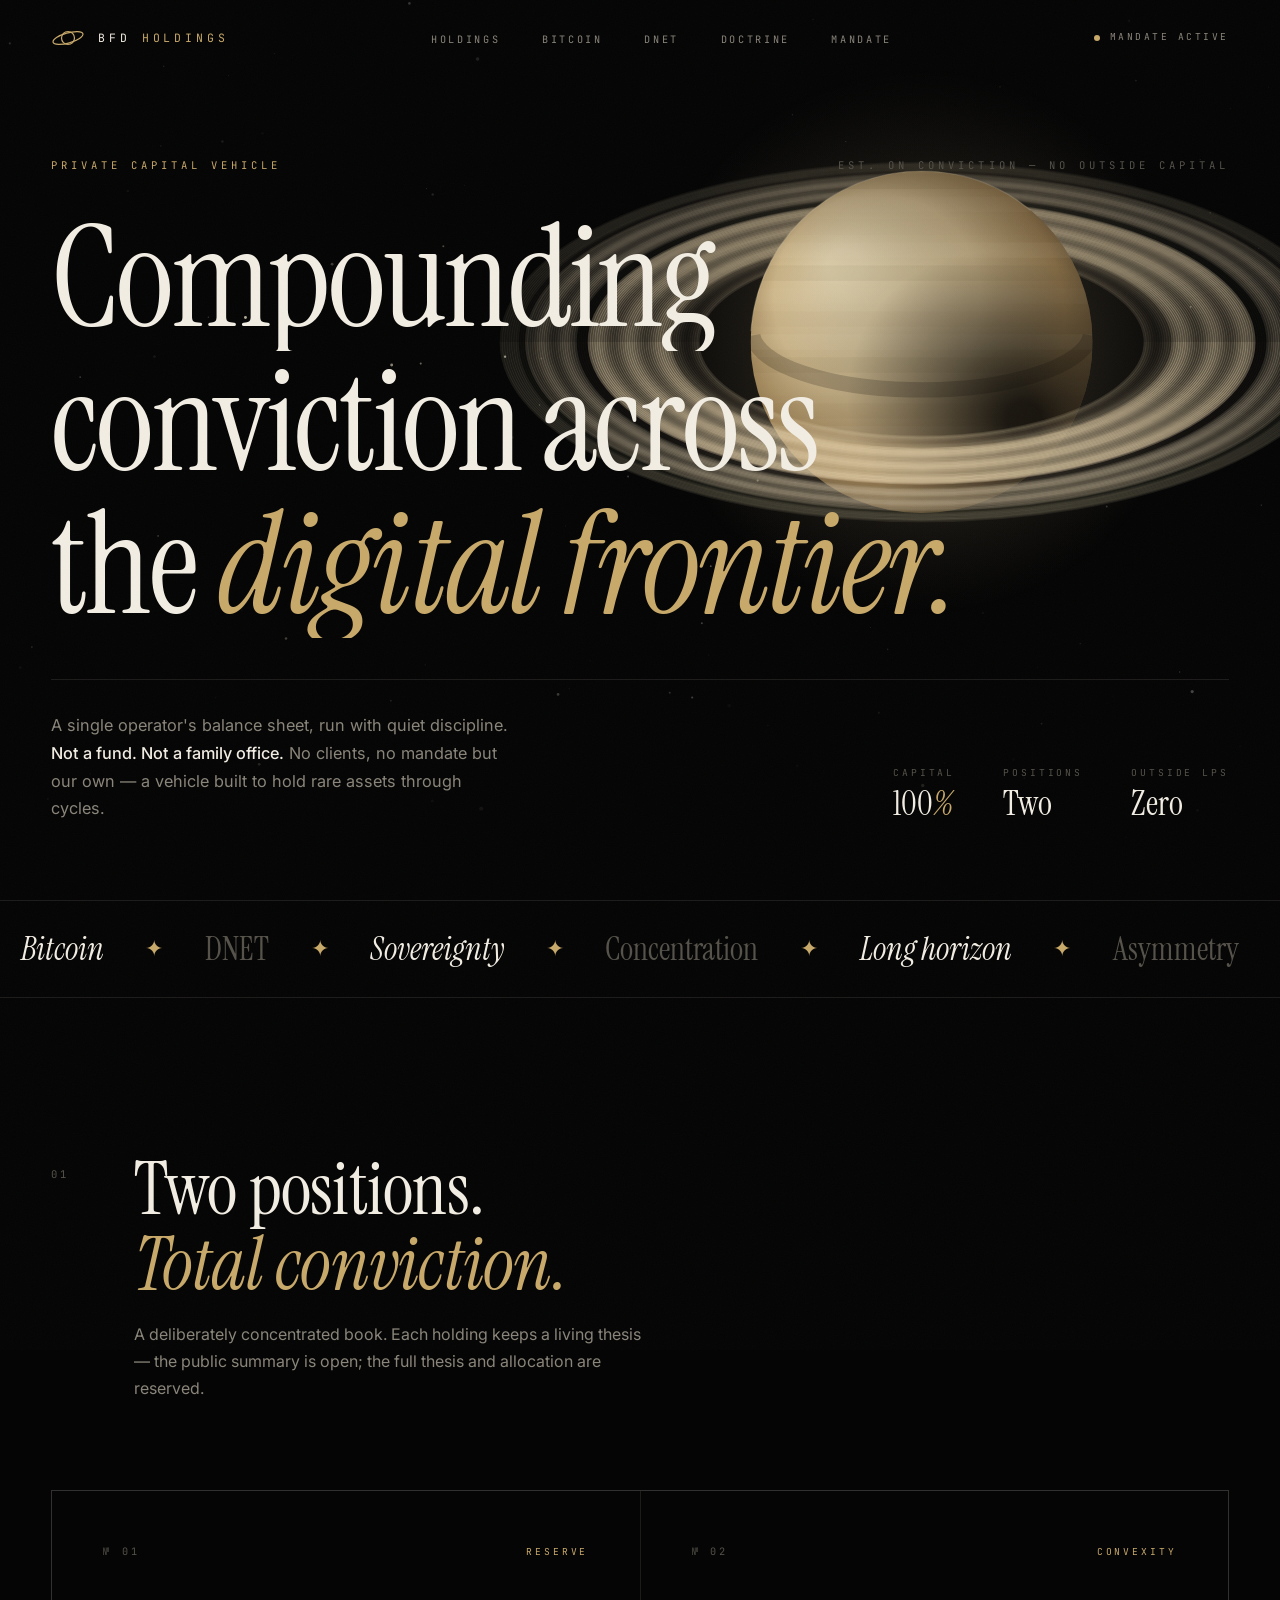
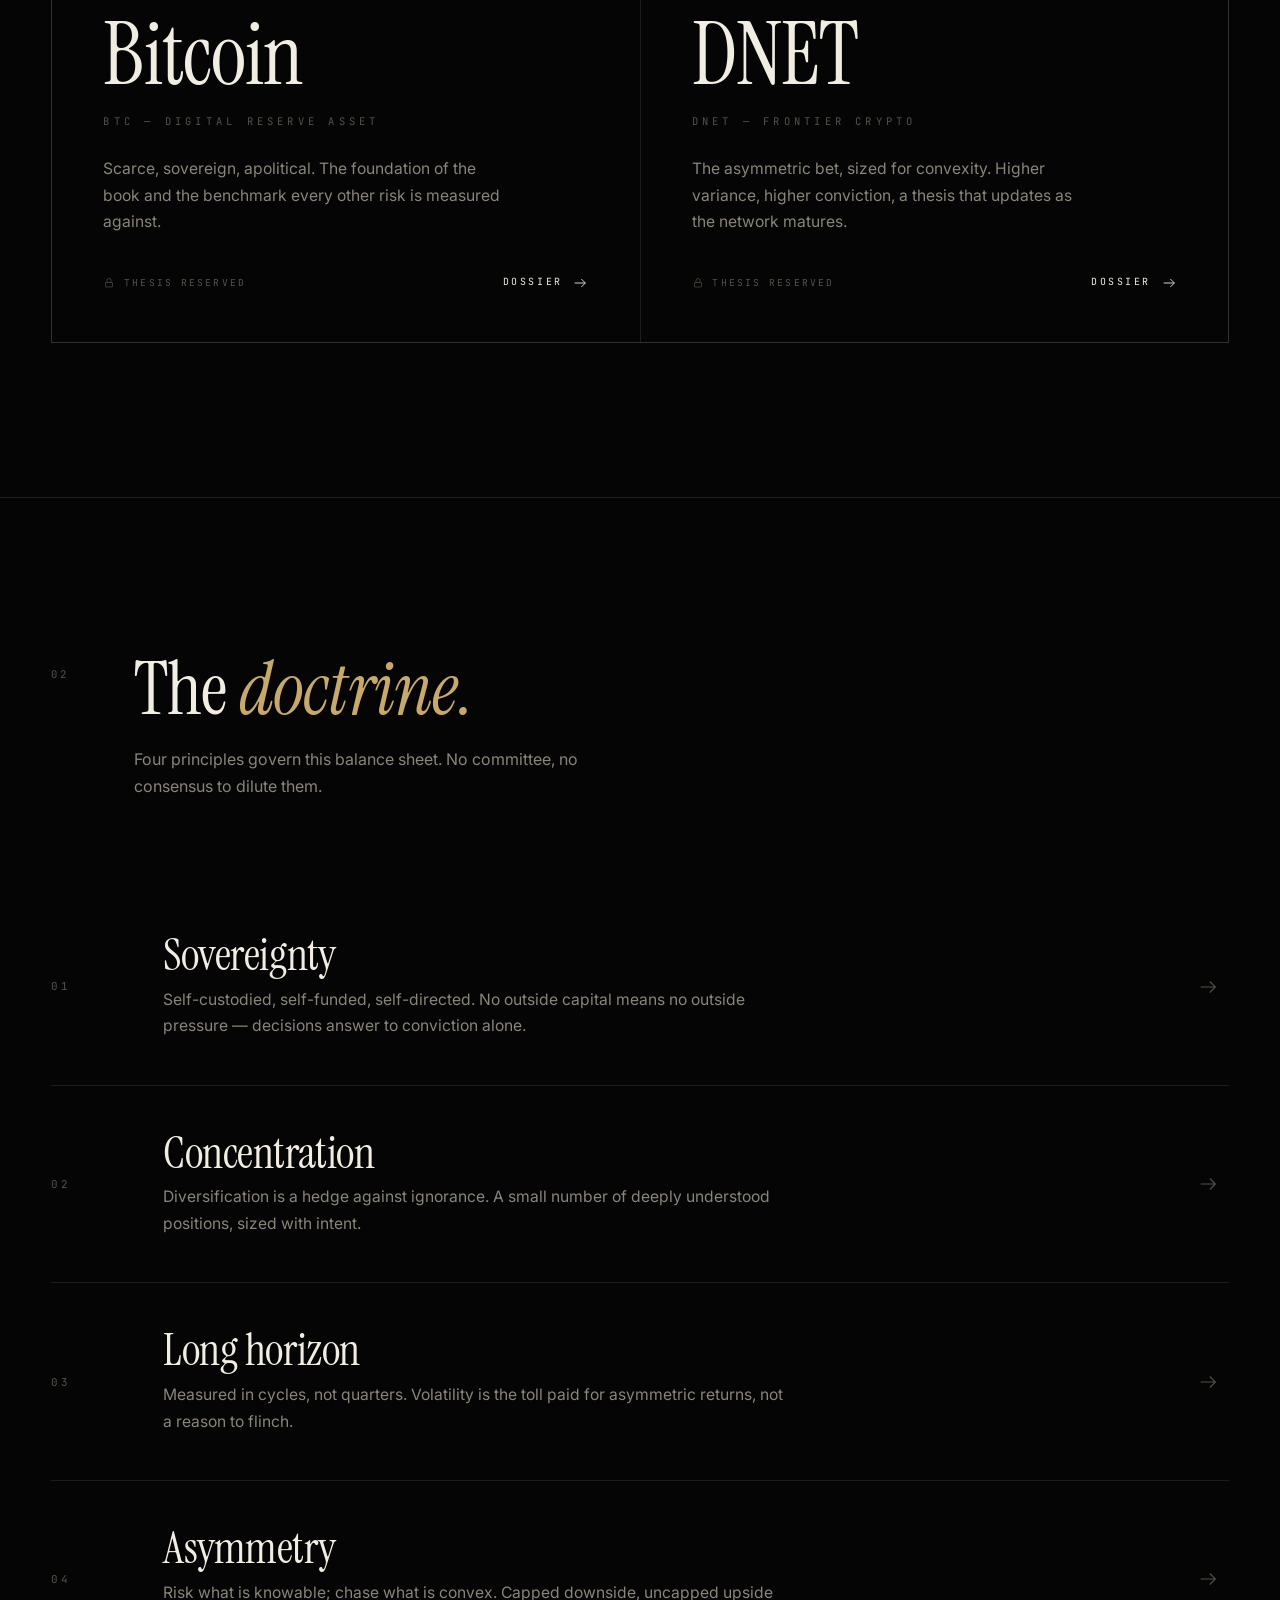
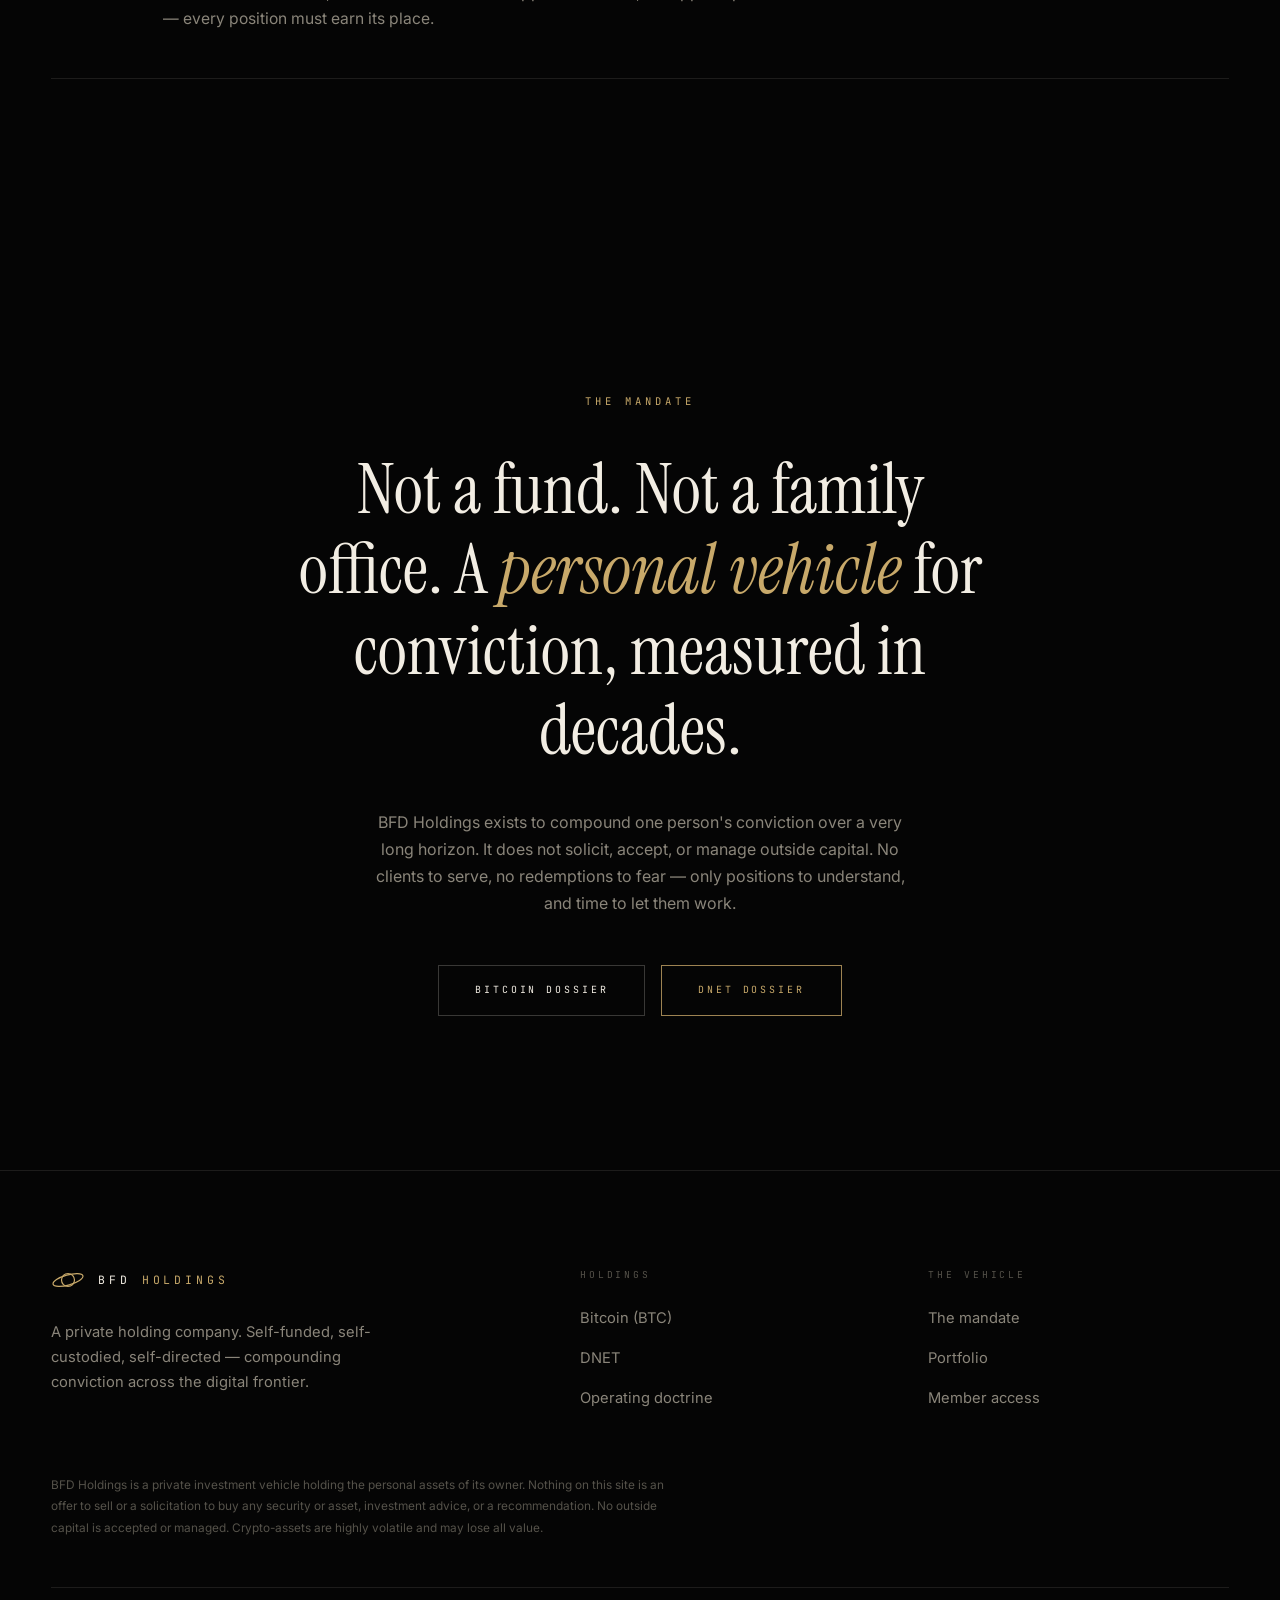
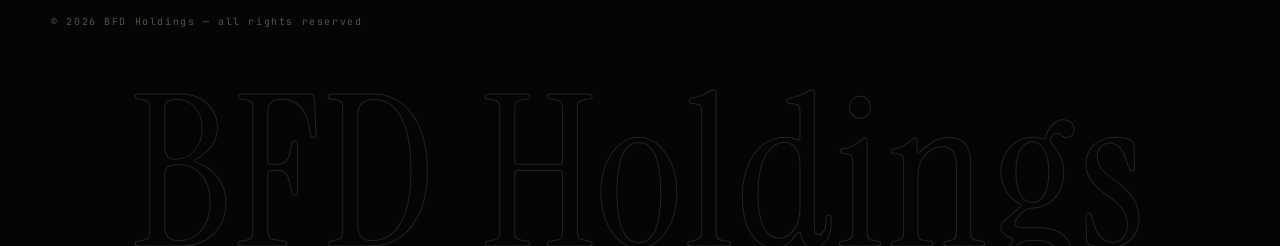
==== commit 4dc34007: "Redesign v4: cinematic editorial rebuild - Instrument Serif display type at editorial scale; black/i" ====
--- a/index.html
+++ b/index.html
@@ -7,21 +7,30 @@
   <meta name="description" content="BFD Holdings is a private holding company — a personal balance sheet compounding conviction across Bitcoin and frontier crypto. No outside capital. No clients." />
   <link rel="preconnect" href="https://fonts.googleapis.com" />
   <link rel="preconnect" href="https://fonts.gstatic.com" crossorigin />
-  <link href="https://fonts.googleapis.com/css2?family=Cormorant+Garamond:ital,wght@0,300;0,400;0,500;0,600;1,300;1,400&family=Inter:wght@300;400;500&display=swap" rel="stylesheet" />
+  <link href="https://fonts.googleapis.com/css2?family=Instrument+Serif:ital@0;1&family=Inter:wght@400;500&family=JetBrains+Mono:wght@400;500&display=swap" rel="stylesheet" />
   <link rel="stylesheet" href="assets/css/style.css" />
-  <link rel="icon" href="data:image/svg+xml,<svg xmlns='http://www.w3.org/2000/svg' viewBox='0 0 32 32'><rect width='32' height='32' rx='6' fill='%230a0a0c'/><circle cx='16' cy='16' r='6' fill='none' stroke='%23c7b486' stroke-width='1.3'/><ellipse cx='16' cy='16' rx='13' ry='4' fill='none' stroke='%23c7b486' stroke-width='1.1' transform='rotate(-18 16 16)'/></svg>" />
+  <link rel="icon" href="data:image/svg+xml,<svg xmlns='http://www.w3.org/2000/svg' viewBox='0 0 32 32'><rect width='32' height='32' fill='%23050505'/><circle cx='16' cy='16' r='6' fill='none' stroke='%23c8a96a' stroke-width='1.3'/><ellipse cx='16' cy='16' rx='13' ry='4' fill='none' stroke='%23c8a96a' stroke-width='1' transform='rotate(-18 16 16)'/></svg>" />
 </head>
 <body>
+
+  <!-- preloader -->
+  <div class="loader" id="loader" aria-hidden="true">
+    <div class="loader__word">BFD <em>Holdings</em></div>
+    <div class="loader__bar"><i></i></div>
+    <div class="loader__pct">000</div>
+  </div>
+
+  <!-- cursor + progress -->
+  <div class="cursor" aria-hidden="true"></div>
+  <div class="cursor-ring" aria-hidden="true"></div>
+  <div class="progress" aria-hidden="true"></div>
 
   <!-- ===================== NAV ===================== -->
   <nav class="nav" id="nav">
     <div class="wrap nav__inner">
       <a href="index.html" class="brand">
         <span class="brand__mark"><svg viewBox="0 0 34 26" fill="none" stroke="currentColor" stroke-width="1.2"><circle cx="17" cy="13" r="6.5"/><ellipse cx="17" cy="13" rx="15.5" ry="5" transform="rotate(-16 17 13)"/></svg></span>
-        <span class="brand__txt">
-          <span class="brand__name">BFD Holdings</span>
-          <span class="brand__sub">Private Capital Vehicle</span>
-        </span>
+        <span class="brand__name">BFD <em>Holdings</em></span>
       </a>
       <ul class="nav__links">
         <li><a href="#holdings">Holdings</a></li>
@@ -30,10 +39,8 @@
         <li><a href="#doctrine">Doctrine</a></li>
         <li><a href="#mandate">Mandate</a></li>
       </ul>
-      <div class="nav__right">
-        <span class="tag"><span class="dot"></span> Mandate Active</span>
-        <button class="burger" id="burger" aria-label="Menu"><span></span><span></span><span></span></button>
-      </div>
+      <span class="nav__status"><i></i> Mandate active</span>
+      <button class="burger" id="burger" aria-label="Menu"><span></span><span></span><span></span></button>
     </div>
   </nav>
 
@@ -52,79 +59,77 @@
     <div class="hero__veil"></div>
 
     <div class="wrap hero__inner">
-      <span class="eyebrow hero__eyebrow">Est. on conviction · No outside capital</span>
+      <div class="hero__meta">
+        <span class="label">Private capital vehicle</span>
+        <span class="label label--grey">Est. on conviction — no outside capital</span>
+      </div>
+
       <h1 class="hero__title">
-        Compounding conviction<br>
-        across the <em>digital frontier</em>.
+        <span class="line"><span>Compounding</span></span>
+        <span class="line"><span>conviction across</span></span>
+        <span class="line"><span>the <em>digital frontier.</em></span></span>
       </h1>
-      <p class="hero__sub">
-        BFD Holdings is a <strong>private holding company</strong> — a single operator's
-        balance sheet, run with quiet discipline. Not a fund. Not a family office. No
-        clients, no mandate but our own. A vehicle built to hold rare assets through
-        cycles: <strong>Bitcoin</strong> and <strong>DNET</strong>.
-      </p>
-      <div class="hero__actions">
-        <a href="#holdings" class="btn btn--solid">View Holdings</a>
-        <a href="#mandate" class="btn">The Mandate</a>
-      </div>
-
-      <div class="hero__ledger">
-        <div class="ledger__item"><div class="k">Capital</div><div class="v">100%<small>Self-funded</small></div></div>
-        <div class="ledger__item"><div class="k">Positions</div><div class="v">Two<small>BTC · DNET</small></div></div>
-        <div class="ledger__item"><div class="k">Horizon</div><div class="v">Multi-cycle<small>Measured in years</small></div></div>
-        <div class="ledger__item"><div class="k">Outside LPs</div><div class="v">Zero<small>By design</small></div></div>
-      </div>
-    </div>
-
-    <div class="hero__scroll"><span>Scroll</span><span class="bar"></span></div>
+
+      <div class="hero__foot">
+        <p class="hero__desc">
+          A single operator's balance sheet, run with quiet discipline.
+          <strong>Not a fund. Not a family office.</strong> No clients, no mandate
+          but our own — a vehicle built to hold rare assets through cycles.
+        </p>
+        <div class="hero__stats">
+          <div class="hstat"><div class="k">Capital</div><div class="v">100<em>%</em></div></div>
+          <div class="hstat"><div class="k">Positions</div><div class="v">Two</div></div>
+          <div class="hstat"><div class="k">Outside LPs</div><div class="v">Zero</div></div>
+        </div>
+      </div>
+    </div>
   </header>
+
+  <!-- ===================== MARQUEE ===================== -->
+  <div class="marquee" aria-hidden="true">
+    <div class="marquee__track">
+      <span class="marquee__item"><em>Bitcoin</em> <i>✦</i> DNET <i>✦</i> <em>Sovereignty</em> <i>✦</i> Concentration <i>✦</i> <em>Long horizon</em> <i>✦</i> Asymmetry <i>✦</i></span>
+      <span class="marquee__item"><em>Bitcoin</em> <i>✦</i> DNET <i>✦</i> <em>Sovereignty</em> <i>✦</i> Concentration <i>✦</i> <em>Long horizon</em> <i>✦</i> Asymmetry <i>✦</i></span>
+    </div>
+  </div>
 
   <!-- ===================== HOLDINGS ===================== -->
   <section class="section" id="holdings">
     <div class="wrap">
-      <div class="section__head reveal">
-        <span class="eyebrow">The Portfolio</span>
-        <h2 class="section__title">Two positions.<br>Total conviction.</h2>
-        <p class="section__sub">
-          A deliberately concentrated book. Each holding keeps its own living thesis —
-          the public summary is open; the full thesis and allocation are reserved.
-        </p>
+      <div class="shead reveal">
+        <span class="shead__no">01</span>
+        <div>
+          <h2 class="shead__title">Two positions.<br><em>Total conviction.</em></h2>
+          <p class="shead__sub">A deliberately concentrated book. Each holding keeps a living thesis — the public summary is open; the full thesis and allocation are reserved.</p>
+        </div>
       </div>
 
       <div class="holdings__grid reveal">
-        <!-- BTC -->
-        <a href="investments/btc.html" class="holding-card holding-card--btc">
-          <div class="holding-card__top">
-            <span class="holding-card__mark"><span class="glyph">₿</span></span>
-            <span class="holding-card__no">01 — Reserve</span>
-          </div>
-          <h3 class="holding-card__name">Bitcoin</h3>
-          <div class="holding-card__ticker">BTC</div>
-          <p class="holding-card__teaser">
-            The base-layer reserve. Scarce, sovereign, apolitical — held as the foundation
-            of the book and the benchmark every other risk is measured against.
-          </p>
-          <div class="holding-card__foot">
-            <span class="holding-card__locked"><svg viewBox="0 0 24 24" fill="none" stroke="currentColor" stroke-width="1.4"><rect x="5" y="11" width="14" height="9" rx="1"/><path d="M8 11V7a4 4 0 0 1 8 0v4"/></svg> Thesis reserved</span>
-            <span class="link-arrow">Open dossier <svg viewBox="0 0 24 24" fill="none" stroke="currentColor" stroke-width="1.4"><path d="M5 12h14M13 6l6 6-6 6"/></svg></span>
+        <a href="investments/btc.html" class="holding holding--btc">
+          <div class="holding__head">
+            <span class="holding__idx">№ 01</span>
+            <span class="holding__role">Reserve</span>
+          </div>
+          <h3 class="holding__name">Bitcoin</h3>
+          <div class="holding__tkr">BTC — Digital reserve asset</div>
+          <p class="holding__teaser">Scarce, sovereign, apolitical. The foundation of the book and the benchmark every other risk is measured against.</p>
+          <div class="holding__foot">
+            <span class="holding__lock"><svg viewBox="0 0 24 24" fill="none" stroke="currentColor" stroke-width="1.4"><rect x="5" y="11" width="14" height="9" rx="1"/><path d="M8 11V7a4 4 0 0 1 8 0v4"/></svg> Thesis reserved</span>
+            <span class="holding__cta">Dossier <svg viewBox="0 0 24 24" fill="none" stroke="currentColor" stroke-width="1.3"><path d="M4 12h16M14 6l6 6-6 6"/></svg></span>
           </div>
         </a>
 
-        <!-- DNET -->
-        <a href="investments/dnet.html" class="holding-card holding-card--dnet">
-          <div class="holding-card__top">
-            <span class="holding-card__mark"><svg viewBox="0 0 24 24" fill="none" stroke="currentColor" stroke-width="1.2"><circle cx="12" cy="5" r="2"/><circle cx="5" cy="17" r="2"/><circle cx="19" cy="17" r="2"/><path d="M12 7l-6 8M12 7l6 8M7 17.5h10"/></svg></span>
-            <span class="holding-card__no">02 — Convexity</span>
-          </div>
-          <h3 class="holding-card__name">DNET</h3>
-          <div class="holding-card__ticker">DNET</div>
-          <p class="holding-card__teaser">
-            The asymmetric bet — a frontier crypto position sized for convexity. Higher
-            variance, higher conviction, with a thesis that updates as the network matures.
-          </p>
-          <div class="holding-card__foot">
-            <span class="holding-card__locked"><svg viewBox="0 0 24 24" fill="none" stroke="currentColor" stroke-width="1.4"><rect x="5" y="11" width="14" height="9" rx="1"/><path d="M8 11V7a4 4 0 0 1 8 0v4"/></svg> Thesis reserved</span>
-            <span class="link-arrow">Open dossier <svg viewBox="0 0 24 24" fill="none" stroke="currentColor" stroke-width="1.4"><path d="M5 12h14M13 6l6 6-6 6"/></svg></span>
+        <a href="investments/dnet.html" class="holding holding--dnet">
+          <div class="holding__head">
+            <span class="holding__idx">№ 02</span>
+            <span class="holding__role">Convexity</span>
+          </div>
+          <h3 class="holding__name">DNET</h3>
+          <div class="holding__tkr">DNET — Frontier crypto</div>
+          <p class="holding__teaser">The asymmetric bet, sized for convexity. Higher variance, higher conviction, a thesis that updates as the network matures.</p>
+          <div class="holding__foot">
+            <span class="holding__lock"><svg viewBox="0 0 24 24" fill="none" stroke="currentColor" stroke-width="1.4"><rect x="5" y="11" width="14" height="9" rx="1"/><path d="M8 11V7a4 4 0 0 1 8 0v4"/></svg> Thesis reserved</span>
+            <span class="holding__cta">Dossier <svg viewBox="0 0 24 24" fill="none" stroke="currentColor" stroke-width="1.3"><path d="M4 12h16M14 6l6 6-6 6"/></svg></span>
           </div>
         </a>
       </div>
@@ -132,46 +137,48 @@
   </section>
 
   <!-- ===================== DOCTRINE ===================== -->
-  <section class="section" id="doctrine">
-    <div class="wrap">
-      <div class="section__head center reveal">
-        <span class="eyebrow">Operating Doctrine</span>
-        <h2 class="section__title">How this balance sheet is run</h2>
-        <p class="section__sub">Four principles. No committee, no consensus to dilute them.</p>
-      </div>
-
-      <div class="doctrine__grid">
-        <div class="principle reveal">
-          <span class="principle__icon"><svg viewBox="0 0 24 24" fill="none" stroke="currentColor" stroke-width="1"><circle cx="12" cy="12" r="4.5"/><ellipse cx="12" cy="12" rx="11" ry="4" transform="rotate(-20 12 12)"/></svg></span>
-          <div>
-            <div class="principle__no">01</div>
-            <h3 class="principle__title">Sovereignty</h3>
+  <section class="section doctrine" id="doctrine">
+    <div class="wrap">
+      <div class="shead reveal">
+        <span class="shead__no">02</span>
+        <div>
+          <h2 class="shead__title">The <em>doctrine.</em></h2>
+          <p class="shead__sub">Four principles govern this balance sheet. No committee, no consensus to dilute them.</p>
+        </div>
+      </div>
+
+      <div>
+        <div class="drow reveal">
+          <span class="drow__no">01</span>
+          <div class="drow__body">
+            <h3>Sovereignty</h3>
             <p>Self-custodied, self-funded, self-directed. No outside capital means no outside pressure — decisions answer to conviction alone.</p>
           </div>
-        </div>
-        <div class="principle reveal" data-delay="80">
-          <span class="principle__icon"><svg viewBox="0 0 24 24" fill="none" stroke="currentColor" stroke-width="1"><circle cx="12" cy="12" r="8"/><circle cx="12" cy="12" r="4"/><circle cx="12" cy="12" r="1" fill="currentColor"/></svg></span>
-          <div>
-            <div class="principle__no">02</div>
-            <h3 class="principle__title">Concentration</h3>
+          <svg class="drow__arrow" viewBox="0 0 24 24" fill="none" stroke="currentColor" stroke-width="1.2"><path d="M4 12h16M14 6l6 6-6 6"/></svg>
+        </div>
+        <div class="drow reveal" data-delay="60">
+          <span class="drow__no">02</span>
+          <div class="drow__body">
+            <h3>Concentration</h3>
             <p>Diversification is a hedge against ignorance. A small number of deeply understood positions, sized with intent.</p>
           </div>
-        </div>
-        <div class="principle reveal" data-delay="40">
-          <span class="principle__icon"><svg viewBox="0 0 24 24" fill="none" stroke="currentColor" stroke-width="1" stroke-linejoin="round"><path d="M6 3h12v3l-6 6 6 6v3H6v-3l6-6-6-6V3z"/></svg></span>
-          <div>
-            <div class="principle__no">03</div>
-            <h3 class="principle__title">Long Horizon</h3>
+          <svg class="drow__arrow" viewBox="0 0 24 24" fill="none" stroke="currentColor" stroke-width="1.2"><path d="M4 12h16M14 6l6 6-6 6"/></svg>
+        </div>
+        <div class="drow reveal" data-delay="120">
+          <span class="drow__no">03</span>
+          <div class="drow__body">
+            <h3>Long horizon</h3>
             <p>Measured in cycles, not quarters. Volatility is the toll paid for asymmetric returns, not a reason to flinch.</p>
           </div>
-        </div>
-        <div class="principle reveal" data-delay="120">
-          <span class="principle__icon"><svg viewBox="0 0 24 24" fill="none" stroke="currentColor" stroke-width="1" stroke-linecap="round" stroke-linejoin="round"><path d="M5 19L19 5M13 5h6v6"/><path d="M5 14v5h5"/></svg></span>
-          <div>
-            <div class="principle__no">04</div>
-            <h3 class="principle__title">Asymmetry</h3>
+          <svg class="drow__arrow" viewBox="0 0 24 24" fill="none" stroke="currentColor" stroke-width="1.2"><path d="M4 12h16M14 6l6 6-6 6"/></svg>
+        </div>
+        <div class="drow reveal" data-delay="180">
+          <span class="drow__no">04</span>
+          <div class="drow__body">
+            <h3>Asymmetry</h3>
             <p>Risk what is knowable; chase what is convex. Capped downside, uncapped upside — every position must earn its place.</p>
           </div>
+          <svg class="drow__arrow" viewBox="0 0 24 24" fill="none" stroke="currentColor" stroke-width="1.2"><path d="M4 12h16M14 6l6 6-6 6"/></svg>
         </div>
       </div>
     </div>
@@ -180,18 +187,17 @@
   <!-- ===================== MANDATE ===================== -->
   <section class="section" id="mandate">
     <div class="wrap">
-      <div class="mandate reveal">
-        <span class="eyebrow">The Mandate</span>
-        <p class="mandate__quote">Not a fund. Not a family office. A <span class="accent">personal vehicle</span> for conviction.</p>
-        <p>
+      <div class="mandate">
+        <span class="label mandate__label">The mandate</span>
+        <p class="mandate__quote">Not a fund. Not a family office. A <em>personal vehicle</em> for conviction, measured in decades.</p>
+        <p class="sub reveal">
           BFD Holdings exists to compound one person's conviction over a very long horizon.
-          It does not solicit, accept, or manage outside capital. There are no clients to
-          serve and no redemptions to fear — only positions to understand, and time to let
-          them work. The dossiers are a private research journal, kept for the record.
+          It does not solicit, accept, or manage outside capital. No clients to serve, no
+          redemptions to fear — only positions to understand, and time to let them work.
         </p>
-        <div class="mandate__actions">
-          <a href="investments/btc.html" class="btn">Bitcoin Dossier</a>
-          <a href="investments/dnet.html" class="btn btn--accent">DNET Dossier</a>
+        <div class="mandate__actions reveal">
+          <a href="investments/btc.html" class="btn"><span>Bitcoin dossier</span></a>
+          <a href="investments/dnet.html" class="btn btn--gold"><span>DNET dossier</span></a>
         </div>
       </div>
     </div>
@@ -200,14 +206,11 @@
   <!-- ===================== FOOTER ===================== -->
   <footer class="footer">
     <div class="wrap">
-      <div class="footer__top">
+      <div class="footer__grid">
         <div class="footer__brand">
           <a href="index.html" class="brand">
             <span class="brand__mark"><svg viewBox="0 0 34 26" fill="none" stroke="currentColor" stroke-width="1.2"><circle cx="17" cy="13" r="6.5"/><ellipse cx="17" cy="13" rx="15.5" ry="5" transform="rotate(-16 17 13)"/></svg></span>
-            <span class="brand__txt">
-              <span class="brand__name">BFD Holdings</span>
-              <span class="brand__sub">Private Capital Vehicle</span>
-            </span>
+            <span class="brand__name">BFD <em>Holdings</em></span>
           </a>
           <p>A private holding company. Self-funded, self-custodied, self-directed — compounding conviction across the digital frontier.</p>
         </div>
@@ -216,15 +219,15 @@
           <ul>
             <li><a href="investments/btc.html">Bitcoin (BTC)</a></li>
             <li><a href="investments/dnet.html">DNET</a></li>
-            <li><a href="#doctrine">Operating Doctrine</a></li>
+            <li><a href="#doctrine">Operating doctrine</a></li>
           </ul>
         </div>
         <div class="footer__col">
-          <h4>The Vehicle</h4>
+          <h4>The vehicle</h4>
           <ul>
-            <li><a href="#mandate">The Mandate</a></li>
+            <li><a href="#mandate">The mandate</a></li>
             <li><a href="#holdings">Portfolio</a></li>
-            <li><a href="#" data-unlock>Member Access</a></li>
+            <li><a href="#" data-unlock>Member access</a></li>
           </ul>
         </div>
       </div>
@@ -235,14 +238,15 @@
         Crypto-assets are highly volatile and may lose all value.
       </p>
       <div class="footer__bottom">
-        <p>© <span id="year">2026</span> BFD Holdings · All rights reserved</p>
+        <p>© <span id="year">2026</span> BFD Holdings — all rights reserved</p>
         <p class="footer__lock unlock-show" data-lock>Sign out of member access</p>
       </div>
+      <div class="footer__wordmark" aria-hidden="true">BFD Holdings</div>
     </div>
   </footer>
 
   <script src="assets/js/space.js"></script>
-  <script src="assets/js/main.js"></script>
+  <script src="assets/js/app.js"></script>
   <script src="assets/js/paywall.js"></script>
 </body>
 </html>
--- a/assets/css/style.css
+++ b/assets/css/style.css
@@ -1,28 +1,29 @@
 /* =============================================================
    BFD HOLDINGS — Private Capital Vehicle
-   Minimal · luxurious · celestial
+   v4 · cinematic editorial · black / ivory / champagne
    ============================================================= */
 
 :root {
-  --bg:     #0a0a0c;
-  --bg-2:   #0e0e11;
-  --ink:    #ece9e1;          /* warm off-white  */
-  --ink-dim:#c9c6bd;
-  --muted:  #8c897f;          /* warm grey       */
-  --faint:  #5a584f;
-  --line:   rgba(236,233,225,0.09);
-  --line-2: rgba(236,233,225,0.16);
-  --accent: #c7b486;          /* muted champagne (Saturn) */
-  --accent-dim: #9a8a64;
-  --btc:    #d9a441;          /* warm gold, desaturated */
-  --dnet:   #b9b1a0;          /* pewter */
-  --panel:  rgba(255,255,255,0.018);
-
-  --serif: 'Cormorant Garamond', Georgia, 'Times New Roman', serif;
-  --sans:  'Inter', system-ui, -apple-system, sans-serif;
-
-  --max: 1180px;
-  --ease: cubic-bezier(.22,.61,.36,1);
+  --black:   #050505;
+  --black-2: #0a0a09;
+  --ivory:   #f2ede3;
+  --ivory-2: #cfc9bb;
+  --grey:    #8a857a;
+  --faint:   #55524a;
+  --gold:    #c8a96a;
+  --gold-2:  #9d8352;
+  --line:    rgba(242,237,227,0.10);
+  --line-2:  rgba(242,237,227,0.22);
+  --btc:     #d9a441;
+  --dnet:    #a9a294;
+
+  --serif: 'Instrument Serif', Georgia, serif;
+  --sans:  'Inter', system-ui, sans-serif;
+  --mono:  'JetBrains Mono', ui-monospace, monospace;
+
+  --max: 1280px;
+  --pad: clamp(1.4rem, 4vw, 3.5rem);
+  --ease: cubic-bezier(.19,1,.22,1);       /* expo-out */
 }
 
 *, *::before, *::after { box-sizing: border-box; margin: 0; padding: 0; }
@@ -30,349 +31,369 @@
 
 body {
   font-family: var(--sans);
-  font-weight: 300;
-  background: var(--bg);
-  color: var(--ink-dim);
+  font-weight: 400;
+  background: var(--black);
+  color: var(--ivory-2);
   line-height: 1.7;
-  letter-spacing: .005em;
   overflow-x: hidden;
-  position: relative;
   -webkit-font-smoothing: antialiased;
 }
 
-/* very quiet backdrop — a single soft champagne haze, no grid, no neon */
-body::before {
-  content: "";
-  position: fixed; inset: 0; z-index: -1; pointer-events: none;
-  background:
-    radial-gradient(60% 50% at 82% 8%, rgba(199,180,134,0.06), transparent 70%),
-    radial-gradient(70% 60% at 10% 100%, rgba(199,180,134,0.03), transparent 70%),
-    linear-gradient(180deg, #08080a 0%, #0a0a0c 50%, #08080a 100%);
-}
-
-::selection { background: rgba(199,180,134,0.25); color: #fff; }
+/* film grain over everything */
+body::after {
+  content: ""; position: fixed; inset: -50%; z-index: 2000; pointer-events: none;
+  background-image: url("data:image/svg+xml,%3Csvg xmlns='http://www.w3.org/2000/svg' width='300' height='300'%3E%3Cfilter id='n'%3E%3CfeTurbulence type='fractalNoise' baseFrequency='0.9' numOctaves='2'/%3E%3C/filter%3E%3Crect width='300' height='300' filter='url(%23n)' opacity='0.5'/%3E%3C/svg%3E");
+  opacity: .045;
+  animation: grain 8s steps(10) infinite;
+}
+@keyframes grain {
+  0%,100% { transform: translate(0,0) }
+  20% { transform: translate(-4%,3%) } 40% { transform: translate(3%,-4%) }
+  60% { transform: translate(-3%,-2%) } 80% { transform: translate(4%,2%) }
+}
+
+::selection { background: rgba(200,169,106,.3); color: #fff; }
 a { color: inherit; text-decoration: none; }
-img, svg, video { display: block; max-width: 100%; }
+img, svg, video, canvas { display: block; max-width: 100%; }
 button { font-family: inherit; cursor: pointer; background: none; border: none; color: inherit; }
 
-::-webkit-scrollbar { width: 9px; }
-::-webkit-scrollbar-track { background: #08080a; }
-::-webkit-scrollbar-thumb { background: #26251f; border-radius: 9px; }
-::-webkit-scrollbar-thumb:hover { background: #34322a; }
-
-/* ---------------- Typography ---------------- */
-h1, h2, h3, h4 {
-  font-family: var(--serif);
-  font-weight: 400;
-  color: var(--ink);
-  line-height: 1.08;
-  letter-spacing: -0.005em;
-}
-
-.eyebrow {
-  display: inline-flex; align-items: center; gap: .75rem;
-  font-family: var(--sans);
-  font-size: .7rem; font-weight: 500;
-  letter-spacing: .34em; text-transform: uppercase;
-  color: var(--muted);
-}
-.eyebrow::before {
-  content: ""; width: 30px; height: 1px; background: var(--accent-dim); opacity: .8;
-}
-.section__head.center .eyebrow { justify-content: center; }
-.section__head.center .eyebrow::before { display: none; }
-
-.serif { font-family: var(--serif); }
-
-/* ---------------- Layout ---------------- */
-.wrap { width: 88%; max-width: var(--max); margin-inline: auto; }
-.section { padding: clamp(5.5rem, 11vw, 10rem) 0; position: relative; }
-.section__head { max-width: 640px; margin-bottom: 4.5rem; }
-.section__head.center { margin-inline: auto; text-align: center; }
-.section__title { font-size: clamp(2.2rem, 5vw, 3.8rem); margin: 1.4rem 0 1.2rem; font-weight: 300; }
-.section__sub { color: var(--muted); font-size: 1.06rem; font-weight: 300; max-width: 54ch; }
-.section__head.center .section__sub { margin-inline: auto; }
-
-.divider { height: 1px; background: var(--line); border: 0; }
-
-/* ---------------- Buttons / links ---------------- */
-.btn {
-  display: inline-flex; align-items: center; justify-content: center; gap: .6rem;
-  padding: .9rem 1.9rem;
-  font-family: var(--sans); font-size: .72rem; font-weight: 500;
-  letter-spacing: .22em; text-transform: uppercase;
-  color: var(--ink);
-  border: 1px solid var(--line-2);
-  border-radius: 1px;
-  transition: background .35s var(--ease), border-color .35s var(--ease), color .35s var(--ease), transform .35s var(--ease);
-}
-.btn:hover { background: rgba(236,233,225,0.04); border-color: var(--ink-dim); }
-.btn--solid { background: var(--ink); color: #0a0a0c; border-color: var(--ink); }
-.btn--solid:hover { background: transparent; color: var(--ink); border-color: var(--ink); }
-.btn--accent { border-color: var(--accent-dim); color: var(--accent); }
-.btn--accent:hover { background: rgba(199,180,134,0.08); border-color: var(--accent); }
-
-.link-arrow {
-  display: inline-flex; align-items: center; gap: .55rem;
-  font-family: var(--sans); font-size: .72rem; font-weight: 500;
-  letter-spacing: .2em; text-transform: uppercase; color: var(--accent);
-}
-.link-arrow svg { width: 14px; height: 14px; transition: transform .3s var(--ease); }
-.link-arrow:hover svg, a:hover .link-arrow svg { transform: translateX(5px); }
-
-/* ---------------- Tag / pill ---------------- */
-.tag {
-  display: inline-flex; align-items: center; gap: .5rem;
-  font-family: var(--sans); font-size: .64rem; font-weight: 500;
-  letter-spacing: .2em; text-transform: uppercase; color: var(--muted);
-  border: 1px solid var(--line); border-radius: 100px;
-  padding: .4rem .9rem;
-}
-.tag .dot { width: 5px; height: 5px; border-radius: 50%; background: var(--accent); }
+::-webkit-scrollbar { width: 8px; }
+::-webkit-scrollbar-track { background: var(--black); }
+::-webkit-scrollbar-thumb { background: #2a2822; border-radius: 8px; }
+
+/* ---------- type ---------- */
+h1, h2, h3 { font-family: var(--serif); font-weight: 400; color: var(--ivory); line-height: 1.02; letter-spacing: -.01em; }
+em, .it { font-style: italic; }
+
+.label {
+  font-family: var(--mono); font-size: .66rem; font-weight: 400;
+  letter-spacing: .38em; text-transform: uppercase; color: var(--gold);
+}
+.label--grey { color: var(--faint); }
+
+/* ---------- layout ---------- */
+.wrap { width: 100%; max-width: var(--max); margin-inline: auto; padding-inline: var(--pad); }
+.section { padding-block: clamp(6rem, 12vw, 11rem); position: relative; }
+
+/* ---------- scroll progress ---------- */
+.progress { position: fixed; top: 0; left: 0; height: 2px; width: 0; background: var(--gold); z-index: 900; }
+
+/* ---------- custom cursor ---------- */
+.cursor, .cursor-ring { position: fixed; top: 0; left: 0; pointer-events: none; z-index: 3000; border-radius: 50%; }
+.cursor { width: 6px; height: 6px; background: var(--gold); transform: translate(-50%,-50%); }
+.cursor-ring {
+  width: 34px; height: 34px; border: 1px solid rgba(200,169,106,.5);
+  transform: translate(-50%,-50%); transition: width .3s var(--ease), height .3s var(--ease), border-color .3s;
+}
+.cursor-ring.is-hover { width: 64px; height: 64px; border-color: rgba(200,169,106,.9); }
+@media (hover: none), (pointer: coarse) { .cursor, .cursor-ring { display: none; } }
+
+/* =============================================================
+   PRELOADER
+   ============================================================= */
+.loader {
+  position: fixed; inset: 0; z-index: 5000; background: var(--black);
+  display: flex; flex-direction: column; align-items: center; justify-content: center; gap: 1.2rem;
+  transition: transform .9s var(--ease);
+}
+.loader.done { transform: translateY(-101%); }
+.loader__word { font-family: var(--serif); font-size: clamp(2rem, 6vw, 3.6rem); color: var(--ivory); }
+.loader__word em { color: var(--gold); }
+.loader__pct { font-family: var(--mono); font-size: .7rem; letter-spacing: .3em; color: var(--faint); }
+.loader__bar { width: min(240px, 60vw); height: 1px; background: var(--line); overflow: hidden; }
+.loader__bar i { display: block; height: 100%; width: 0; background: var(--gold); transition: width .2s linear; }
 
 /* =============================================================
    NAV
    ============================================================= */
 .nav {
-  position: fixed; inset: 0 0 auto 0; z-index: 100;
-  padding: 1.6rem 0;
-  transition: background .4s var(--ease), padding .4s var(--ease), border-color .4s;
+  position: fixed; inset: 0 0 auto 0; z-index: 800; padding-block: 1.5rem;
+  transition: background .45s, padding .45s, border-color .45s;
   border-bottom: 1px solid transparent;
 }
-.nav.scrolled {
-  background: rgba(8,8,10,0.7);
-  backdrop-filter: blur(14px);
-  border-bottom: 1px solid var(--line);
-  padding: 1rem 0;
-}
+.nav.scrolled { background: rgba(5,5,5,.75); backdrop-filter: blur(16px); border-bottom-color: var(--line); padding-block: .9rem; }
 .nav__inner { display: flex; align-items: center; justify-content: space-between; gap: 1.5rem; }
 
-.brand { display: inline-flex; align-items: center; gap: .85rem; }
-.brand__mark { width: 34px; height: 26px; color: var(--accent); flex-shrink: 0; }
-.brand__mark svg { width: 100%; height: 100%; }
-.brand__txt { line-height: 1.25; }
-.brand__name {
-  font-family: var(--sans); font-weight: 500; font-size: .82rem;
-  letter-spacing: .26em; color: var(--ink); text-transform: uppercase;
-}
-.brand__sub {
-  display: block; font-family: var(--sans); font-size: .58rem; font-weight: 400;
-  letter-spacing: .26em; text-transform: uppercase; color: var(--faint); margin-top: 2px;
-}
-
-.nav__links { display: flex; align-items: center; gap: 2.4rem; list-style: none; }
+.brand { display: inline-flex; align-items: center; gap: .8rem; }
+.brand__mark { width: 34px; height: 26px; color: var(--gold); flex-shrink: 0; }
+.brand__name { font-family: var(--mono); font-size: .72rem; letter-spacing: .34em; text-transform: uppercase; color: var(--ivory); }
+.brand__name em { color: var(--gold); font-style: normal; }
+
+.nav__links { display: flex; align-items: center; gap: 2.6rem; list-style: none; }
 .nav__links a {
-  font-family: var(--sans); font-size: .76rem; font-weight: 400;
-  letter-spacing: .14em; text-transform: uppercase; color: var(--muted);
-  transition: color .3s; position: relative;
-}
-.nav__links a:hover, .nav__links a.active { color: var(--ink); }
-.nav__right { display: flex; align-items: center; gap: 1.4rem; }
-
-.burger { display: none; flex-direction: column; gap: 5px; padding: .4rem; }
-.burger span { width: 22px; height: 1px; background: var(--ink); transition: .3s var(--ease); }
-.burger.open span:nth-child(1) { transform: translateY(6px) rotate(45deg); }
+  font-family: var(--mono); font-size: .64rem; letter-spacing: .26em; text-transform: uppercase;
+  color: var(--grey); transition: color .3s; position: relative;
+}
+.nav__links a::after {
+  content: ""; position: absolute; left: 0; bottom: -6px; width: 100%; height: 1px;
+  background: var(--gold); transform: scaleX(0); transform-origin: right; transition: transform .45s var(--ease);
+}
+.nav__links a:hover, .nav__links a.active { color: var(--ivory); }
+.nav__links a:hover::after, .nav__links a.active::after { transform: scaleX(1); transform-origin: left; }
+
+.nav__status { display: inline-flex; align-items: center; gap: .6rem; font-family: var(--mono); font-size: .6rem; letter-spacing: .26em; text-transform: uppercase; color: var(--grey); }
+.nav__status i { width: 6px; height: 6px; border-radius: 50%; background: var(--gold); animation: pulse 2.6s infinite; }
+@keyframes pulse { 0%,100% { opacity: 1 } 50% { opacity: .25 } }
+
+.burger { display: none; flex-direction: column; gap: 6px; padding: .5rem; }
+.burger span { width: 26px; height: 1px; background: var(--ivory); transition: .35s var(--ease); }
+.burger.open span:nth-child(1) { transform: translateY(7px) rotate(45deg); }
 .burger.open span:nth-child(2) { opacity: 0; }
-.burger.open span:nth-child(3) { transform: translateY(-6px) rotate(-45deg); }
+.burger.open span:nth-child(3) { transform: translateY(-7px) rotate(-45deg); }
 
 .mobile-nav {
-  position: fixed; inset: 0; z-index: 99;
-  background: rgba(8,8,10,0.98); backdrop-filter: blur(16px);
-  display: flex; flex-direction: column; align-items: center; justify-content: center; gap: 2.2rem;
-  opacity: 0; pointer-events: none; transition: opacity .4s;
+  position: fixed; inset: 0; z-index: 700; background: rgba(5,5,5,.97); backdrop-filter: blur(18px);
+  display: flex; flex-direction: column; align-items: center; justify-content: center; gap: 2.4rem;
+  opacity: 0; pointer-events: none; transition: opacity .45s;
 }
 .mobile-nav.open { opacity: 1; pointer-events: auto; }
-.mobile-nav a { font-family: var(--serif); font-size: 1.8rem; color: var(--muted); }
-.mobile-nav a:hover { color: var(--ink); }
+.mobile-nav a { font-family: var(--serif); font-size: 2.2rem; color: var(--grey); transition: color .3s; }
+.mobile-nav a:hover { color: var(--gold); }
 
 /* =============================================================
    HERO
    ============================================================= */
-.hero {
-  position: relative; min-height: 100svh;
-  display: flex; align-items: center;
-  overflow: hidden; padding: 8rem 0 5rem;
-}
+.hero { position: relative; min-height: 100svh; display: flex; align-items: flex-end; overflow: hidden; padding-bottom: clamp(3rem, 6vw, 5rem); }
 .hero__canvas, .hero__video { position: absolute; inset: 0; width: 100%; height: 100%; }
 .hero__canvas { z-index: 0; }
-.hero__video { z-index: 1; object-fit: cover; opacity: 0; transition: opacity 1.6s ease; pointer-events: none; }
-.hero__video.is-playing { opacity: .9; }
-.hero.video-on .hero__canvas { opacity: .2; transition: opacity 1.6s ease; }
-
+.hero__video { z-index: 1; object-fit: cover; opacity: 0; transition: opacity 1.8s ease; pointer-events: none; }
+.hero__video.is-playing { opacity: .55; }
+.hero.video-on .hero__canvas { opacity: .3; transition: opacity 1.8s ease; }
 .hero__veil {
   position: absolute; inset: 0; z-index: 2; pointer-events: none;
   background:
-    linear-gradient(90deg, rgba(8,8,10,0.95) 0%, rgba(8,8,10,0.65) 42%, rgba(8,8,10,0.1) 78%, transparent 100%),
-    linear-gradient(0deg, var(--bg) 1%, transparent 32%);
-}
-
-.hero__inner { position: relative; z-index: 3; max-width: 800px; }
-.hero__eyebrow { margin-bottom: 2rem; }
+    linear-gradient(0deg, var(--black) 4%, transparent 46%),
+    linear-gradient(180deg, rgba(5,5,5,.72) 0%, transparent 30%),
+    radial-gradient(110% 90% at 50% 50%, transparent 55%, rgba(5,5,5,.55) 100%);
+}
+
+.hero__inner { position: relative; z-index: 3; width: 100%; }
+.hero__meta {
+  display: flex; justify-content: space-between; align-items: center; gap: 1rem;
+  margin-bottom: 2rem; flex-wrap: wrap;
+}
 .hero__title {
-  font-family: var(--serif); font-weight: 300;
-  font-size: clamp(2.9rem, 8vw, 6.2rem);
-  line-height: 1.04; letter-spacing: -0.01em; color: var(--ink);
-  margin-bottom: 1.8rem;
-}
-.hero__title em { font-style: italic; color: var(--accent); font-weight: 400; }
-.hero__sub {
-  font-size: clamp(1.02rem, 2vw, 1.2rem); color: var(--ink-dim); font-weight: 300;
-  max-width: 56ch; margin-bottom: 2.8rem;
-}
-.hero__sub strong { color: var(--ink); font-weight: 500; }
-.hero__actions { display: flex; flex-wrap: wrap; gap: 1rem; margin-bottom: 4rem; }
-
-.hero__ledger { display: flex; flex-wrap: wrap; gap: 3.5rem; padding-top: 2.4rem; border-top: 1px solid var(--line); }
-.ledger__item .k { font-family: var(--sans); font-size: .64rem; letter-spacing: .22em; text-transform: uppercase; color: var(--faint); }
-.ledger__item .v { font-family: var(--serif); font-size: 1.9rem; color: var(--ink); font-weight: 400; margin-top: .35rem; line-height: 1; }
-.ledger__item .v small { font-family: var(--sans); font-size: .62rem; letter-spacing: .14em; text-transform: uppercase; color: var(--accent); display: block; margin-top: .5rem; font-weight: 400; }
-
-.hero__scroll {
-  position: absolute; left: 50%; bottom: 2rem; transform: translateX(-50%); z-index: 3;
-  font-family: var(--sans); font-size: .58rem; letter-spacing: .34em; text-transform: uppercase; color: var(--faint);
-  display: flex; flex-direction: column; align-items: center; gap: .6rem;
-}
-.hero__scroll .bar { width: 1px; height: 40px; background: linear-gradient(var(--accent-dim), transparent); }
+  font-size: clamp(3.2rem, 11vw, 9.4rem);
+  letter-spacing: -.02em;
+  margin-bottom: 2.6rem;
+}
+.hero__title .line { display: block; overflow: hidden; }
+.hero__title .line > span { display: block; transform: translateY(112%); transition: transform 1.15s var(--ease); }
+body.loaded .hero__title .line:nth-child(1) > span { transition-delay: .10s; transform: none; }
+body.loaded .hero__title .line:nth-child(2) > span { transition-delay: .22s; transform: none; }
+body.loaded .hero__title .line:nth-child(3) > span { transition-delay: .34s; transform: none; }
+.hero__title em { color: var(--gold); }
+
+.hero__foot {
+  display: grid; grid-template-columns: minmax(0,1.2fr) auto; gap: 2.5rem; align-items: end;
+  border-top: 1px solid var(--line); padding-top: 2rem;
+  opacity: 0; transform: translateY(20px); transition: opacity 1s var(--ease) .55s, transform 1s var(--ease) .55s;
+}
+body.loaded .hero__foot { opacity: 1; transform: none; }
+.hero__desc { max-width: 46ch; color: var(--grey); font-size: 1.02rem; }
+.hero__desc strong { color: var(--ivory); font-weight: 500; }
+.hero__stats { display: flex; gap: 3rem; }
+.hstat .k { font-family: var(--mono); font-size: .6rem; letter-spacing: .3em; text-transform: uppercase; color: var(--faint); }
+.hstat .v { font-family: var(--serif); font-size: 2.1rem; color: var(--ivory); line-height: 1.1; margin-top: .3rem; }
+.hstat .v em { color: var(--gold); }
+
+/* =============================================================
+   MARQUEE
+   ============================================================= */
+.marquee { border-block: 1px solid var(--line); padding-block: 1.3rem; overflow: hidden; position: relative; }
+.marquee__track { display: flex; gap: 0; width: max-content; animation: marquee 36s linear infinite; }
+.marquee:hover .marquee__track { animation-play-state: paused; }
+@keyframes marquee { to { transform: translateX(-50%); } }
+.marquee__item {
+  display: inline-flex; align-items: center; gap: 2.6rem; padding-inline: 1.3rem;
+  font-family: var(--serif); font-size: clamp(1.3rem, 2.6vw, 2rem); color: var(--faint); white-space: nowrap;
+}
+.marquee__item em { color: var(--ivory); }
+.marquee__item i { font-style: normal; color: var(--gold); font-size: .7em; }
+
+/* =============================================================
+   SECTION HEADS
+   ============================================================= */
+.shead { display: grid; grid-template-columns: auto 1fr; gap: 2rem 4rem; align-items: start; margin-bottom: clamp(3rem, 7vw, 5.5rem); }
+.shead__no { font-family: var(--mono); font-size: .66rem; letter-spacing: .3em; color: var(--faint); padding-top: .9rem; }
+.shead__title { font-size: clamp(2.4rem, 6vw, 4.6rem); }
+.shead__title em { color: var(--gold); }
+.shead__sub { color: var(--grey); max-width: 52ch; margin-top: 1.2rem; font-size: 1rem; }
 
 /* =============================================================
    HOLDINGS
    ============================================================= */
-.holdings__grid { display: grid; grid-template-columns: repeat(2, 1fr); gap: 1px; background: var(--line); border: 1px solid var(--line); }
-
-.holding-card {
-  position: relative; display: flex; flex-direction: column;
-  padding: 3rem; background: var(--bg);
-  transition: background .45s var(--ease);
-  min-height: 360px;
-}
-.holding-card:hover { background: var(--bg-2); }
-.holding-card__top { display: flex; align-items: flex-start; justify-content: space-between; margin-bottom: 2.4rem; }
-.holding-card__mark {
-  width: 54px; height: 54px; border-radius: 50%;
-  display: grid; place-items: center; color: var(--accent);
-  border: 1px solid var(--line-2);
-}
-.holding-card--btc .holding-card__mark { color: var(--btc); }
-.holding-card--dnet .holding-card__mark { color: var(--dnet); }
-.holding-card__mark svg { width: 24px; height: 24px; }
-.holding-card__mark .glyph { font-family: var(--serif); font-size: 1.5rem; line-height: 1; }
-.holding-card__no { font-family: var(--sans); font-size: .64rem; letter-spacing: .2em; color: var(--faint); }
-.holding-card__name { font-size: 2rem; font-weight: 300; color: var(--ink); }
-.holding-card__ticker { font-family: var(--sans); font-size: .68rem; letter-spacing: .26em; text-transform: uppercase; color: var(--muted); margin-top: .5rem; }
-.holding-card__teaser { color: var(--muted); margin-top: 1.4rem; font-size: .98rem; font-weight: 300; }
-.holding-card__foot { margin-top: auto; padding-top: 2rem; display: flex; align-items: center; justify-content: space-between; }
-.holding-card__locked { display: inline-flex; align-items: center; gap: .5rem; font-family: var(--sans); font-size: .64rem; letter-spacing: .14em; text-transform: uppercase; color: var(--faint); }
-.holding-card__locked svg { width: 13px; height: 13px; }
-
-/* =============================================================
-   DOCTRINE
-   ============================================================= */
-.doctrine__grid { display: grid; grid-template-columns: repeat(2, 1fr); column-gap: 5rem; row-gap: 0; }
-.principle { display: flex; gap: 1.6rem; padding: 2.6rem 0; border-top: 1px solid var(--line); }
-.doctrine__grid .principle:nth-child(1), .doctrine__grid .principle:nth-child(2) { border-top: 0; }
-.principle__icon { width: 30px; height: 30px; color: var(--accent); flex-shrink: 0; margin-top: .3rem; }
-.principle__icon svg { width: 100%; height: 100%; }
-.principle__no { font-family: var(--sans); font-size: .64rem; letter-spacing: .2em; color: var(--faint); }
-.principle__title { font-size: 1.55rem; font-weight: 300; margin: .4rem 0 .7rem; color: var(--ink); }
-.principle p { font-size: .95rem; color: var(--muted); font-weight: 300; }
+.holdings__grid { display: grid; grid-template-columns: 1fr 1fr; gap: 1px; background: var(--line); border: 1px solid var(--line); }
+
+.holding {
+  --ax: 50%; --ay: 50%; --accent: var(--gold);
+  position: relative; overflow: hidden;
+  padding: clamp(2rem, 4vw, 3.2rem);
+  background: var(--black);
+  min-height: 430px;
+  display: flex; flex-direction: column;
+}
+.holding::before {
+  content: ""; position: absolute; inset: 0; opacity: 0; transition: opacity .5s;
+  background: radial-gradient(420px circle at var(--ax) var(--ay), color-mix(in srgb, var(--accent) 9%, transparent), transparent 65%);
+  pointer-events: none;
+}
+.holding:hover::before { opacity: 1; }
+.holding--btc { --accent: var(--btc); }
+.holding--dnet { --accent: var(--dnet); }
+
+.holding__head { display: flex; justify-content: space-between; align-items: baseline; margin-bottom: 3.4rem; }
+.holding__idx { font-family: var(--mono); font-size: .64rem; letter-spacing: .3em; color: var(--faint); }
+.holding__role { font-family: var(--mono); font-size: .6rem; letter-spacing: .3em; text-transform: uppercase; color: var(--gold); }
+.holding__name { font-size: clamp(3rem, 7vw, 5.4rem); line-height: .95; color: var(--ivory); transition: color .4s; }
+.holding:hover .holding__name { color: var(--accent); }
+.holding__tkr { font-family: var(--mono); font-size: .66rem; letter-spacing: .4em; text-transform: uppercase; color: var(--faint); margin-top: 1rem; }
+.holding__teaser { color: var(--grey); max-width: 40ch; margin-top: 1.6rem; font-size: .98rem; }
+.holding__foot { margin-top: auto; padding-top: 2.4rem; display: flex; justify-content: space-between; align-items: center; }
+.holding__lock { display: inline-flex; align-items: center; gap: .55rem; font-family: var(--mono); font-size: .6rem; letter-spacing: .22em; text-transform: uppercase; color: var(--faint); }
+.holding__lock svg { width: 12px; height: 12px; }
+.holding__cta {
+  display: inline-flex; align-items: center; gap: .6rem;
+  font-family: var(--mono); font-size: .62rem; letter-spacing: .26em; text-transform: uppercase; color: var(--ivory);
+}
+.holding__cta svg { width: 16px; height: 16px; transition: transform .4s var(--ease); }
+.holding:hover .holding__cta svg { transform: translateX(6px); }
+
+/* =============================================================
+   DOCTRINE (editorial rows)
+   ============================================================= */
+.doctrine { border-top: 1px solid var(--line); }
+.drow {
+  display: grid; grid-template-columns: 5rem 1fr 2rem; gap: 2rem; align-items: center;
+  padding-block: clamp(1.8rem, 4vw, 2.8rem);
+  border-bottom: 1px solid var(--line);
+  transition: padding-left .5s var(--ease), background .5s;
+  position: relative;
+}
+.drow:hover { padding-left: 1.4rem; background: rgba(242,237,227,.015); }
+.drow__no { font-family: var(--mono); font-size: .68rem; letter-spacing: .3em; color: var(--faint); transition: color .4s; }
+.drow:hover .drow__no { color: var(--gold); }
+.drow__body h3 { font-size: clamp(1.7rem, 4vw, 2.8rem); margin-bottom: .5rem; }
+.drow__body p { color: var(--grey); max-width: 62ch; font-size: .98rem; }
+.drow__arrow { width: 22px; height: 22px; color: var(--faint); transition: color .4s, transform .5s var(--ease); }
+.drow:hover .drow__arrow { color: var(--gold); transform: translateX(4px) rotate(-45deg); }
 
 /* =============================================================
    MANDATE
    ============================================================= */
 .mandate { text-align: center; }
-.mandate .eyebrow { justify-content: center; margin-bottom: 1.8rem; }
+.mandate__label { margin-bottom: 2.4rem; display: inline-block; }
 .mandate__quote {
-  font-family: var(--serif); font-weight: 300; font-style: italic;
-  font-size: clamp(1.7rem, 4.2vw, 3.1rem); line-height: 1.25; color: var(--ink);
-  max-width: 20ch; margin: 0 auto 2rem;
-}
-.mandate__quote .accent { color: var(--accent); }
-.mandate p { color: var(--muted); font-weight: 300; max-width: 56ch; margin: 0 auto 2.6rem; }
+  font-family: var(--serif); font-size: clamp(2rem, 5.6vw, 4.4rem); line-height: 1.14;
+  color: var(--ivory); max-width: 22ch; margin-inline: auto;
+}
+.mandate__quote .w { display: inline-block; opacity: .12; transition: opacity .7s var(--ease); }
+.mandate__quote.is-visible .w { opacity: 1; }
+.mandate__quote em { color: var(--gold); }
+.mandate p.sub { color: var(--grey); max-width: 56ch; margin: 2.4rem auto 3rem; }
 .mandate__actions { display: flex; gap: 1rem; justify-content: center; flex-wrap: wrap; }
 
+.btn {
+  display: inline-flex; align-items: center; justify-content: center; gap: .7rem;
+  padding: 1rem 2.2rem;
+  font-family: var(--mono); font-size: .62rem; letter-spacing: .3em; text-transform: uppercase;
+  color: var(--ivory); border: 1px solid var(--line-2);
+  position: relative; overflow: hidden; transition: color .45s var(--ease), border-color .45s;
+}
+.btn::before { content: ""; position: absolute; inset: 0; background: var(--ivory); transform: translateY(101%); transition: transform .45s var(--ease); z-index: 0; }
+.btn:hover::before { transform: none; }
+.btn:hover { color: var(--black); border-color: var(--ivory); }
+.btn > * , .btn { z-index: 1; }
+.btn span { position: relative; z-index: 1; }
+.btn--gold { border-color: var(--gold-2); color: var(--gold); }
+.btn--gold::before { background: var(--gold); }
+.btn--gold:hover { color: var(--black); border-color: var(--gold); }
+
 /* =============================================================
    FOOTER
    ============================================================= */
-.footer { border-top: 1px solid var(--line); padding: 5rem 0 2.5rem; }
-.footer__top { display: grid; grid-template-columns: 1.8fr 1fr 1fr; gap: 3rem; margin-bottom: 4rem; }
-.footer__brand p { color: var(--muted); font-size: .92rem; font-weight: 300; max-width: 36ch; margin-top: 1.4rem; }
-.footer__col h4 { font-family: var(--sans); font-size: .66rem; font-weight: 500; letter-spacing: .24em; text-transform: uppercase; color: var(--faint); margin-bottom: 1.3rem; }
+.footer { border-top: 1px solid var(--line); padding-top: clamp(4rem, 8vw, 6rem); overflow: hidden; }
+.footer__grid { display: grid; grid-template-columns: 1.6fr 1fr 1fr; gap: 3rem; margin-bottom: 4rem; }
+.footer__brand p { color: var(--grey); font-size: .92rem; max-width: 36ch; margin-top: 1.2rem; }
+.footer__col h4 { font-family: var(--mono); font-size: .6rem; font-weight: 400; letter-spacing: .3em; text-transform: uppercase; color: var(--faint); margin-bottom: 1.3rem; }
 .footer__col ul { list-style: none; display: flex; flex-direction: column; gap: .8rem; }
-.footer__col a { color: var(--muted); font-size: .9rem; font-weight: 300; transition: color .3s; }
-.footer__col a:hover { color: var(--ink); }
-.footer__bottom { border-top: 1px solid var(--line); padding-top: 1.8rem; display: flex; flex-wrap: wrap; justify-content: space-between; gap: 1rem; align-items: center; }
-.footer__bottom p { font-family: var(--sans); font-size: .68rem; letter-spacing: .08em; color: var(--faint); font-weight: 300; }
-.footer__disclaimer { color: var(--faint); font-size: .76rem; font-weight: 300; line-height: 1.7; margin-top: 1.6rem; max-width: 92ch; }
-.footer__lock { font-family: var(--sans); font-size: .66rem; letter-spacing: .12em; text-transform: uppercase; color: var(--faint); cursor: pointer; }
-.footer__lock:hover { color: var(--muted); }
-
-/* =============================================================
-   INVESTMENT (asset) PAGES
-   ============================================================= */
-.asset-hero { position: relative; padding: 11rem 0 4rem; border-bottom: 1px solid var(--line); overflow: hidden; }
+.footer__col a { color: var(--grey); font-size: .92rem; transition: color .3s; }
+.footer__col a:hover { color: var(--ivory); }
+.footer__disclaimer { color: var(--faint); font-size: .74rem; line-height: 1.8; max-width: 90ch; margin-bottom: 3rem; }
+.footer__bottom { display: flex; justify-content: space-between; align-items: center; gap: 1rem; flex-wrap: wrap; padding-block: 1.6rem; border-top: 1px solid var(--line); }
+.footer__bottom p { font-family: var(--mono); font-size: .62rem; letter-spacing: .16em; color: var(--faint); }
+.footer__lock { font-family: var(--mono); font-size: .6rem; letter-spacing: .16em; text-transform: uppercase; color: var(--faint); cursor: pointer; }
+.footer__lock:hover { color: var(--grey); }
+.footer__wordmark {
+  font-family: var(--serif); text-align: center; user-select: none; line-height: .9;
+  font-size: clamp(4rem, 16.5vw, 15rem); letter-spacing: .02em;
+  color: transparent; -webkit-text-stroke: 1px rgba(242,237,227,.13);
+  transform: translateY(12%);
+  transition: -webkit-text-stroke-color .6s;
+}
+.footer__wordmark:hover { -webkit-text-stroke-color: rgba(200,169,106,.4); }
+
+/* =============================================================
+   ASSET PAGES
+   ============================================================= */
+.asset-hero { position: relative; padding: 12rem 0 4.5rem; border-bottom: 1px solid var(--line); overflow: hidden; }
 .asset-hero::before {
   content: ""; position: absolute; inset: 0; z-index: -1;
-  background: radial-gradient(60% 80% at 85% 0%, color-mix(in srgb, var(--accent) 8%, transparent), transparent 65%);
+  background: radial-gradient(55% 75% at 85% 0%, color-mix(in srgb, var(--accent) 7%, transparent), transparent 65%);
 }
 .asset-hero--btc { --accent: var(--btc); }
 .asset-hero--dnet { --accent: var(--dnet); }
-.asset-crumb { font-family: var(--sans); font-size: .68rem; letter-spacing: .16em; text-transform: uppercase; color: var(--faint); margin-bottom: 2.2rem; }
-.asset-crumb a { color: var(--muted); }
-.asset-crumb a:hover { color: var(--ink); }
-.asset-hero__row { display: flex; align-items: center; gap: 1.8rem; flex-wrap: wrap; }
-.asset-emblem {
-  width: 76px; height: 76px; border-radius: 50%; display: grid; place-items: center; flex-shrink: 0;
-  color: var(--accent); border: 1px solid var(--line-2);
-}
-.asset-emblem svg { width: 34px; height: 34px; }
-.asset-emblem .glyph { font-family: var(--serif); font-size: 2.2rem; line-height: 1; }
-.asset-hero__title { font-size: clamp(2.4rem, 5.5vw, 4rem); font-weight: 300; }
-.asset-hero__title .tkr { font-family: var(--sans); font-size: .32em; letter-spacing: .24em; text-transform: uppercase; color: var(--muted); vertical-align: middle; margin-left: 1rem; }
-.asset-hero__teaser { color: var(--ink-dim); font-weight: 300; font-size: 1.12rem; max-width: 64ch; margin-top: 1.8rem; }
-.asset-tags { display: flex; gap: .6rem; flex-wrap: wrap; margin-top: 2rem; }
-
-.asset-facts { display: grid; grid-template-columns: repeat(4, 1fr); gap: 1px; margin-top: 3rem; background: var(--line); border: 1px solid var(--line); }
-.fact { padding: 1.6rem; background: var(--bg); }
-.fact__k { font-family: var(--sans); font-size: .62rem; letter-spacing: .18em; text-transform: uppercase; color: var(--faint); }
-.fact__v { font-family: var(--serif); font-size: 1.5rem; font-weight: 400; color: var(--ink); margin-top: .5rem; }
-
-/* prose / thesis */
+.asset-crumb { font-family: var(--mono); font-size: .62rem; letter-spacing: .26em; text-transform: uppercase; color: var(--faint); margin-bottom: 2.6rem; }
+.asset-crumb a:hover { color: var(--ivory); }
+.asset-hero__title { font-size: clamp(3.4rem, 10vw, 8rem); line-height: .95; }
+.asset-hero__title em { color: var(--accent); }
+.asset-hero__tkr { font-family: var(--mono); font-size: .68rem; letter-spacing: .44em; text-transform: uppercase; color: var(--faint); margin-top: 1.4rem; }
+.asset-hero__teaser { color: var(--grey); font-size: 1.08rem; max-width: 60ch; margin-top: 2rem; }
+.asset-tags { display: flex; gap: .6rem; flex-wrap: wrap; margin-top: 2.2rem; }
+.tag { font-family: var(--mono); font-size: .58rem; letter-spacing: .24em; text-transform: uppercase; color: var(--grey); border: 1px solid var(--line); padding: .45rem 1rem; }
+
+.asset-facts { display: grid; grid-template-columns: repeat(4, 1fr); gap: 1px; margin-top: 3.4rem; background: var(--line); border: 1px solid var(--line); }
+.fact { padding: 1.6rem; background: var(--black); }
+.fact__k { font-family: var(--mono); font-size: .56rem; letter-spacing: .26em; text-transform: uppercase; color: var(--faint); }
+.fact__v { font-family: var(--serif); font-size: 1.6rem; color: var(--ivory); margin-top: .5rem; }
+
 .prose { max-width: 720px; }
-.prose h3 { font-size: 1.7rem; font-weight: 300; margin: 2.6rem 0 1rem; color: var(--ink); }
+.prose h3 { font-size: clamp(1.6rem, 3vw, 2.2rem); margin: 2.8rem 0 1rem; }
 .prose h3:first-of-type { margin-top: 0; }
-.prose p { color: var(--ink-dim); font-weight: 300; margin-bottom: 1.2rem; }
-.prose ul { list-style: none; display: flex; flex-direction: column; gap: .85rem; margin: 0 0 1.4rem; }
-.prose ul li { position: relative; padding-left: 1.6rem; color: var(--ink-dim); font-weight: 300; }
-.prose ul li::before { content: ""; position: absolute; left: 0; top: .65em; width: 7px; height: 1px; background: var(--accent); }
-.prose ul li b, .prose p b { color: var(--ink); font-weight: 500; }
-.prose blockquote { font-family: var(--serif); font-style: italic; font-size: 1.5rem; font-weight: 300; line-height: 1.4; color: var(--ink); border-left: 1px solid var(--accent); padding-left: 1.5rem; margin: 1.6rem 0; }
-
-.alloc { margin: 0 0 2.6rem; }
-.alloc__row { display: flex; justify-content: space-between; align-items: baseline; margin-bottom: .9rem; }
-.alloc__label { font-family: var(--sans); font-size: .66rem; letter-spacing: .18em; text-transform: uppercase; color: var(--faint); }
-.alloc__val { font-family: var(--serif); font-size: 2.4rem; font-weight: 400; color: var(--ink); }
-.alloc__val small { font-family: var(--sans); font-size: .8rem; color: var(--muted); letter-spacing: .04em; }
-.alloc__track { height: 2px; background: var(--line-2); overflow: hidden; }
-.alloc__fill { height: 100%; background: var(--accent, var(--ink)); }
-
-.update-stamp { font-family: var(--sans); font-size: .72rem; letter-spacing: .04em; color: var(--faint); font-weight: 300; margin-top: 3rem; padding-top: 1.4rem; border-top: 1px solid var(--line); }
-
-/* =============================================================
-   PAYWALL / PREMIUM
+.prose p { color: var(--ivory-2); margin-bottom: 1.2rem; }
+.prose ul { list-style: none; display: flex; flex-direction: column; gap: .9rem; margin: 0 0 1.4rem; }
+.prose ul li { position: relative; padding-left: 1.7rem; color: var(--ivory-2); }
+.prose ul li::before { content: ""; position: absolute; left: 0; top: .7em; width: 8px; height: 1px; background: var(--gold); }
+.prose li b, .prose p b { color: var(--ivory); font-weight: 500; }
+.prose blockquote {
+  font-family: var(--serif); font-style: italic; font-size: clamp(1.5rem, 3vw, 2.1rem); line-height: 1.3;
+  color: var(--ivory); border-left: 1px solid var(--gold); padding-left: 1.6rem; margin: 2rem 0;
+}
+
+.alloc { margin-bottom: 3rem; }
+.alloc__row { display: flex; justify-content: space-between; align-items: baseline; margin-bottom: 1rem; }
+.alloc__label { font-family: var(--mono); font-size: .6rem; letter-spacing: .26em; text-transform: uppercase; color: var(--faint); }
+.alloc__val { font-family: var(--serif); font-size: 3rem; color: var(--ivory); }
+.alloc__val small { font-family: var(--mono); font-size: .74rem; color: var(--grey); letter-spacing: .06em; }
+.alloc__track { height: 1px; background: var(--line-2); }
+.alloc__fill { height: 100%; background: var(--accent, var(--gold)); box-shadow: 0 0 12px color-mix(in srgb, var(--accent, var(--gold)) 55%, transparent); }
+
+.update-stamp { font-family: var(--mono); font-size: .64rem; letter-spacing: .1em; color: var(--faint); margin-top: 3.4rem; padding-top: 1.4rem; border-top: 1px solid var(--line); }
+
+/* =============================================================
+   PAYWALL
    ============================================================= */
 .premium { position: relative; }
-.premium__inner { filter: blur(9px); opacity: .35; pointer-events: none; user-select: none; transition: filter .7s var(--ease), opacity .7s var(--ease); }
+.premium__inner { filter: blur(10px); opacity: .3; pointer-events: none; user-select: none; transition: filter .8s var(--ease), opacity .8s var(--ease); }
 .paywall { position: absolute; inset: 0; z-index: 5; display: flex; align-items: center; justify-content: center; padding: 1.5rem; transition: opacity .5s; }
 .paywall__card {
-  width: min(440px, 100%); text-align: center; padding: 3rem 2.4rem;
-  background: rgba(10,10,12,0.86); backdrop-filter: blur(10px);
-  border: 1px solid var(--line-2);
-}
-.paywall__icon { width: 40px; height: 40px; margin: 0 auto 1.6rem; color: var(--accent); }
-.paywall__icon svg { width: 100%; height: 100%; }
-.paywall__title { font-size: 1.7rem; font-weight: 300; margin-bottom: .7rem; color: var(--ink); }
-.paywall__text { color: var(--muted); font-size: .94rem; font-weight: 300; margin-bottom: 1.4rem; }
-.paywall__price { font-family: var(--sans); font-size: .66rem; letter-spacing: .2em; text-transform: uppercase; color: var(--accent); margin-bottom: 1.8rem; }
+  width: min(440px, 100%); text-align: center; padding: 3.2rem 2.6rem;
+  background: rgba(5,5,5,.88); backdrop-filter: blur(12px); border: 1px solid var(--line-2);
+}
+.paywall__icon { width: 36px; height: 36px; margin: 0 auto 1.6rem; color: var(--gold); }
+.paywall__title { font-size: 2rem; margin-bottom: .8rem; }
+.paywall__text { color: var(--grey); font-size: .92rem; margin-bottom: 1.2rem; }
+.paywall__price { font-family: var(--mono); font-size: .6rem; letter-spacing: .3em; text-transform: uppercase; color: var(--gold); margin-bottom: 1.8rem; }
 .paywall__actions { display: flex; flex-direction: column; gap: .8rem; }
 
 body.unlocked .premium__inner { filter: none; opacity: 1; pointer-events: auto; user-select: auto; }
@@ -383,58 +404,57 @@
 /* =============================================================
    MODAL
    ============================================================= */
-.modal { position: fixed; inset: 0; z-index: 200; display: none; align-items: center; justify-content: center; padding: 1.5rem; }
+.modal { position: fixed; inset: 0; z-index: 4000; display: none; align-items: center; justify-content: center; padding: 1.5rem; }
 .modal.is-open { display: flex; }
-.modal__backdrop { position: absolute; inset: 0; background: rgba(6,6,8,0.85); backdrop-filter: blur(6px); }
-.modal__card { position: relative; width: min(420px, 100%); padding: 3rem 2.6rem; background: var(--bg-2); border: 1px solid var(--line-2); animation: pop .45s var(--ease); }
-@keyframes pop { from { transform: translateY(12px); opacity: 0; } }
-.modal__close { position: absolute; top: 1.1rem; right: 1.3rem; color: var(--muted); font-size: 1.5rem; line-height: 1; }
-.modal__close:hover { color: var(--ink); }
-.modal__title { font-size: 1.8rem; font-weight: 300; margin-bottom: .6rem; color: var(--ink); }
-.modal__text { color: var(--muted); font-size: .92rem; font-weight: 300; margin-bottom: 1.6rem; }
+.modal__backdrop { position: absolute; inset: 0; background: rgba(3,3,3,.88); backdrop-filter: blur(8px); }
+.modal__card { position: relative; width: min(420px, 100%); padding: 3rem 2.6rem; background: var(--black-2); border: 1px solid var(--line-2); animation: mpop .5s var(--ease); }
+@keyframes mpop { from { transform: translateY(16px); opacity: 0; } }
+.modal__close { position: absolute; top: 1rem; right: 1.2rem; color: var(--grey); font-size: 1.5rem; line-height: 1; }
+.modal__close:hover { color: var(--ivory); }
+.modal__title { font-size: 2rem; margin-bottom: .6rem; }
+.modal__text { color: var(--grey); font-size: .9rem; margin-bottom: 1.6rem; }
 .modal__input {
-  width: 100%; padding: .95rem 1rem; background: rgba(236,233,225,0.03);
-  border: 1px solid var(--line-2); border-radius: 1px; color: var(--ink);
-  font-family: var(--sans); font-size: .9rem; letter-spacing: .24em; text-align: center; text-transform: uppercase;
+  width: 100%; padding: 1rem; background: rgba(242,237,227,.03); border: 1px solid var(--line-2);
+  color: var(--ivory); font-family: var(--mono); font-size: .85rem; letter-spacing: .3em; text-align: center; text-transform: uppercase;
   outline: none; transition: border-color .3s;
 }
-.modal__input:focus { border-color: var(--accent); }
-.modal__input::placeholder { color: var(--faint); letter-spacing: .24em; }
+.modal__input:focus { border-color: var(--gold); }
+.modal__input::placeholder { color: var(--faint); }
 .modal__error { color: #c97d6a; font-size: .8rem; min-height: 1.1rem; margin: .7rem 0 .3rem; text-align: center; }
-.modal__hint { color: var(--faint); font-size: .76rem; text-align: center; margin-top: 1.2rem; }
-.modal__hint a { color: var(--accent); }
-.modal.shake .modal__card { animation: shake .4s; }
-@keyframes shake { 0%,100%{transform:translateX(0)} 25%{transform:translateX(-7px)} 75%{transform:translateX(7px)} }
+.modal__hint { color: var(--faint); font-size: .74rem; text-align: center; margin-top: 1.2rem; }
+.modal__hint a { color: var(--gold); }
+.modal.shake .modal__card { animation: mshake .4s; }
+@keyframes mshake { 0%,100%{transform:translateX(0)} 25%{transform:translateX(-8px)} 75%{transform:translateX(8px)} }
 
 /* =============================================================
    REVEAL
    ============================================================= */
-.reveal { opacity: 0; transform: translateY(24px); transition: opacity 1s var(--ease), transform 1s var(--ease); }
+.reveal { opacity: 0; transform: translateY(36px); transition: opacity 1.1s var(--ease), transform 1.1s var(--ease); }
 .reveal.is-visible { opacity: 1; transform: none; }
 
 /* =============================================================
    RESPONSIVE
    ============================================================= */
-@media (max-width: 900px) {
-  .footer__top { grid-template-columns: 1fr 1fr; }
-  .asset-facts { grid-template-columns: repeat(2, 1fr); }
+@media (max-width: 960px) {
+  .footer__grid { grid-template-columns: 1fr 1fr; }
+  .asset-facts { grid-template-columns: 1fr 1fr; }
+  .hero__foot { grid-template-columns: 1fr; }
 }
 @media (max-width: 760px) {
-  .nav__links, .nav__right .tag { display: none; }
+  .nav__links, .nav__status { display: none; }
   .burger { display: flex; }
   .holdings__grid { grid-template-columns: 1fr; }
-  .doctrine__grid { grid-template-columns: 1fr; column-gap: 0; }
-  .doctrine__grid .principle:nth-child(2) { border-top: 1px solid var(--line); }
-  .footer__top { grid-template-columns: 1fr; gap: 2.5rem; }
-  .hero__veil { background: linear-gradient(180deg, rgba(8,8,10,0.55), rgba(8,8,10,0.4) 45%, rgba(8,8,10,0.92)); }
-  .hero__ledger { gap: 2rem; }
-}
-@media (max-width: 480px) {
-  .asset-facts { grid-template-columns: 1fr; }
-  .ledger__item .v { font-size: 1.6rem; }
-}
+  .shead { grid-template-columns: 1fr; gap: .8rem; }
+  .drow { grid-template-columns: 3rem 1fr; }
+  .drow__arrow { display: none; }
+  .footer__grid { grid-template-columns: 1fr; gap: 2.4rem; }
+  .hero__stats { gap: 2rem; flex-wrap: wrap; }
+}
+@media (max-width: 480px) { .asset-facts { grid-template-columns: 1fr; } }
 
 @media (prefers-reduced-motion: reduce) {
   *, *::before, *::after { animation-duration: .001ms !important; animation-iteration-count: 1 !important; transition-duration: .01ms !important; scroll-behavior: auto !important; }
-  .reveal { opacity: 1; transform: none; }
-}
+  .reveal, .hero__foot, .hero__title .line > span { opacity: 1 !important; transform: none !important; }
+  .mandate__quote .w { opacity: 1; }
+  body::after { display: none; }
+}
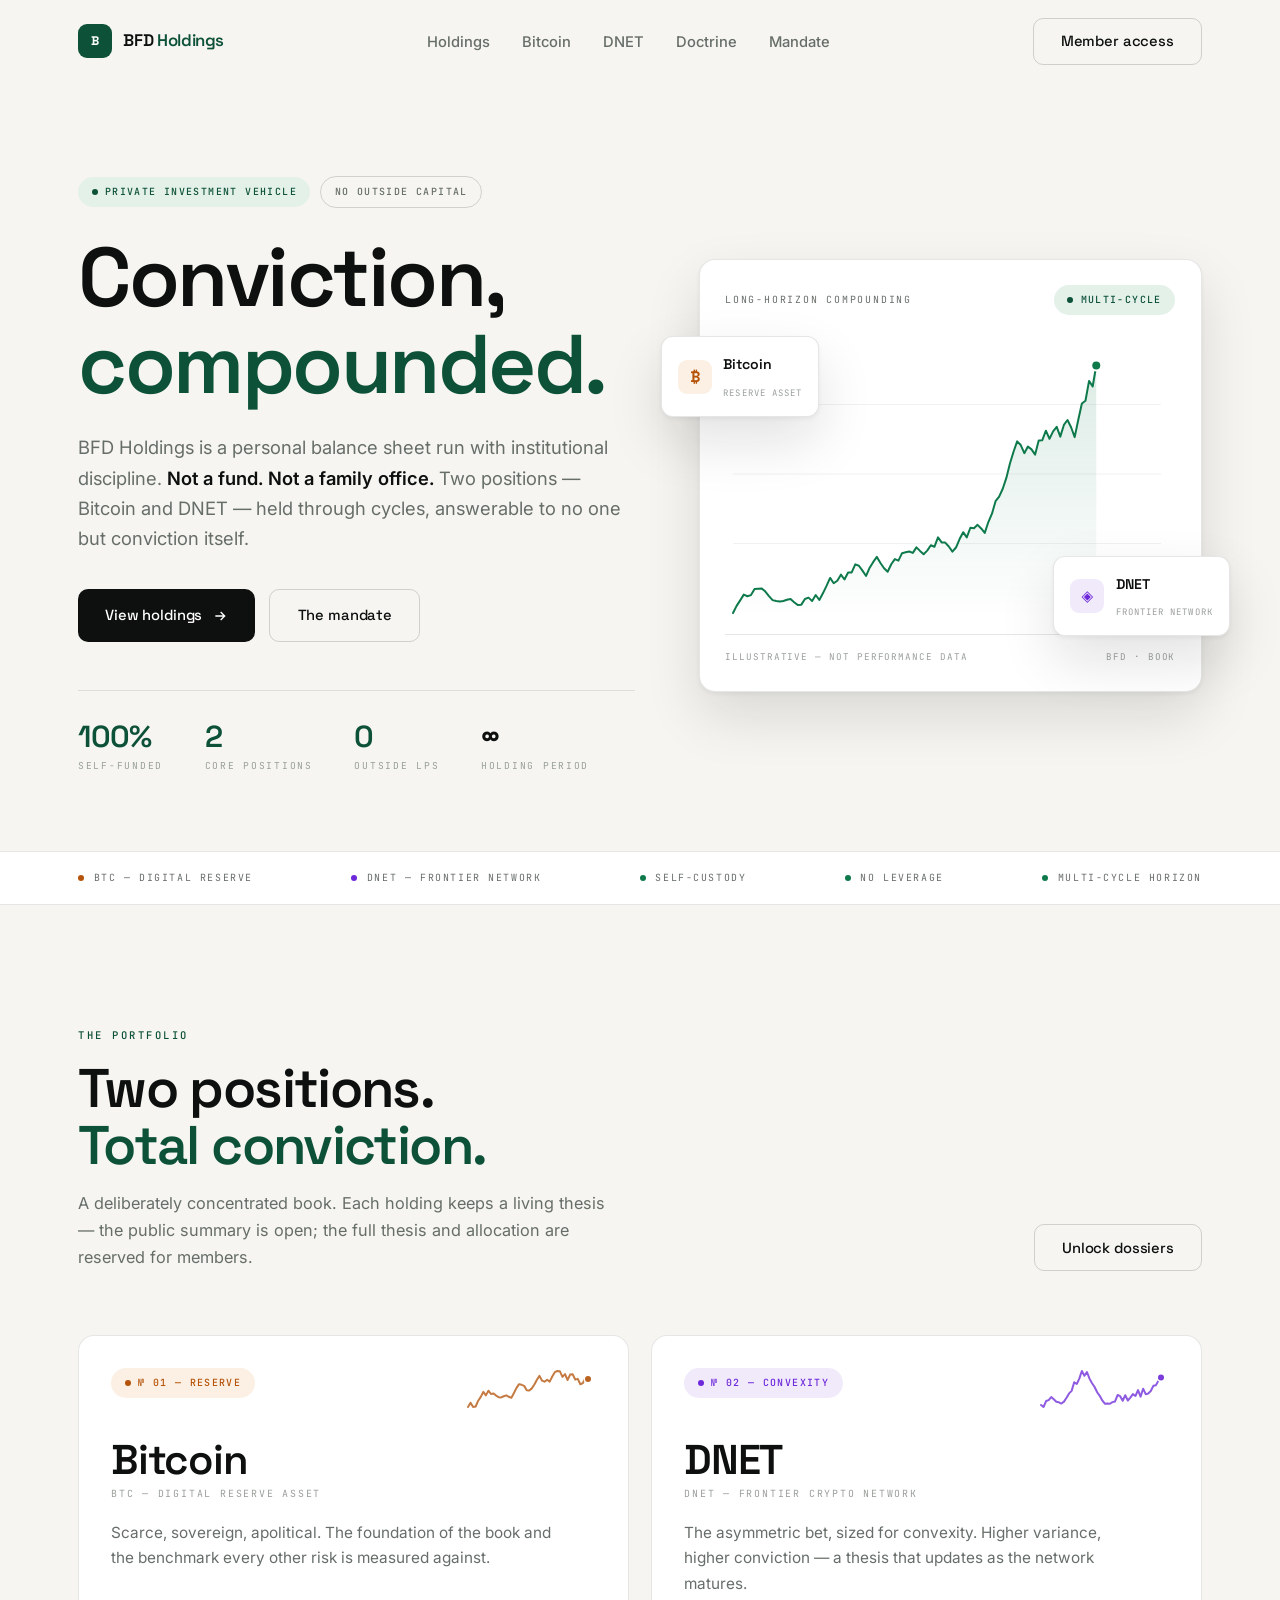
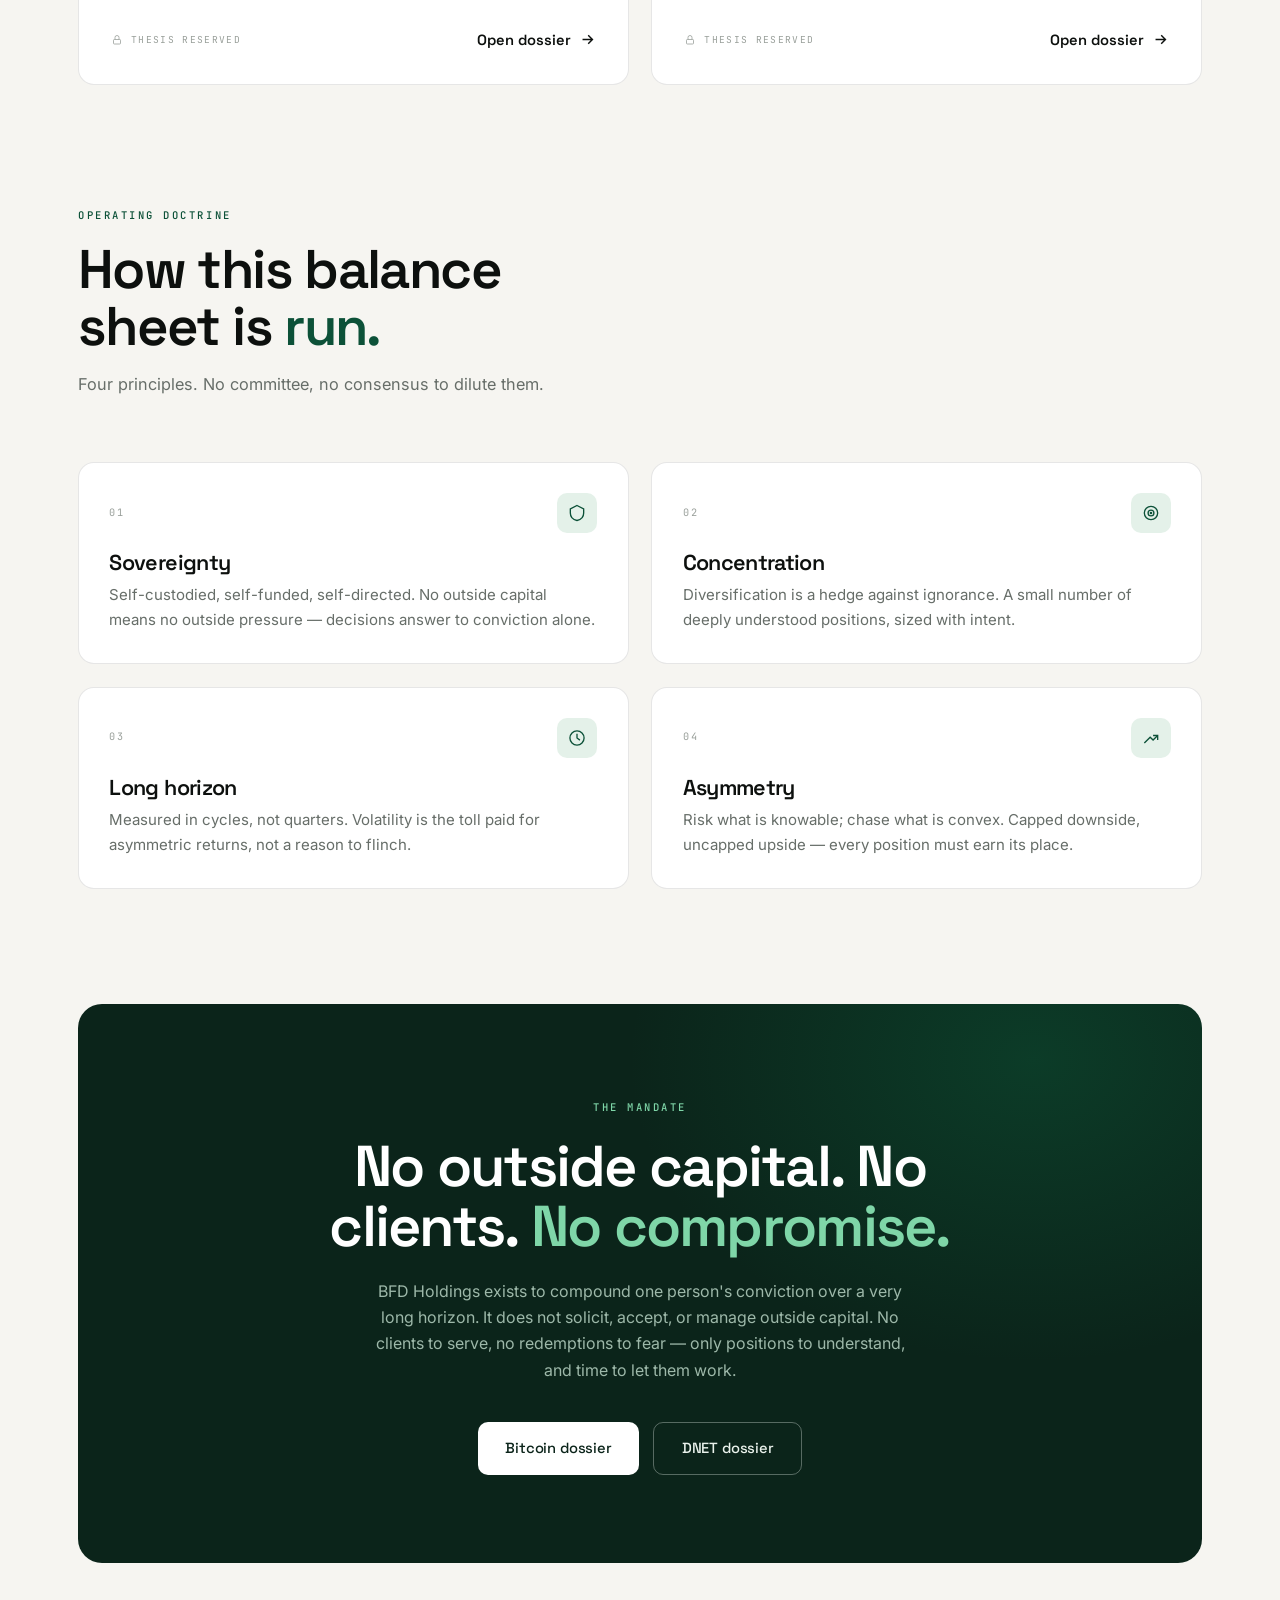
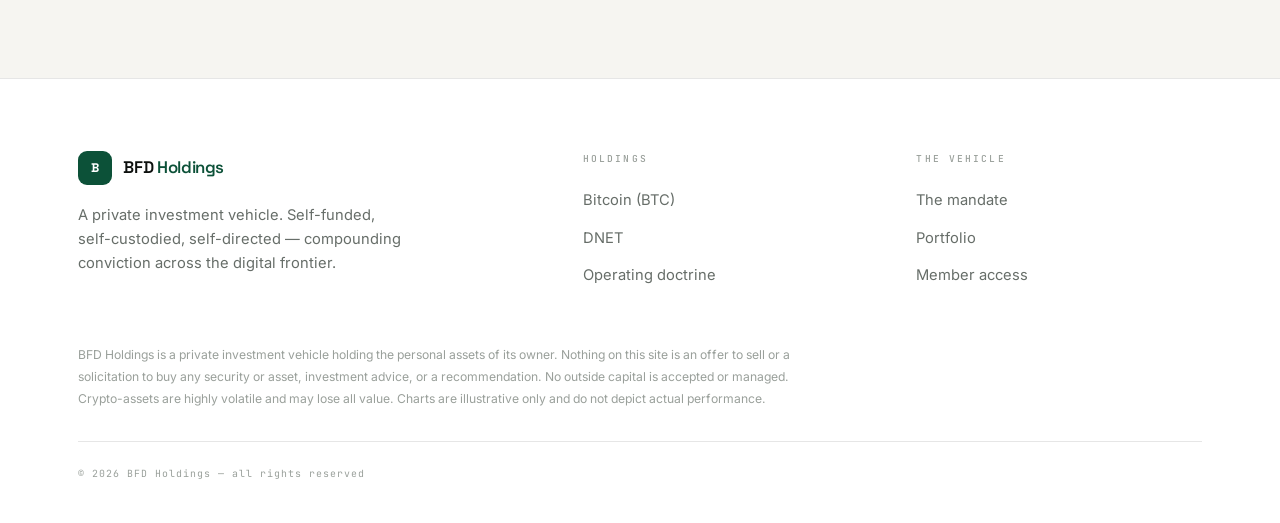
==== commit 44b29362: "Redesign v5: institutional light fintech Complete visual pivot to a modern investment-manager aesthe" ====
--- a/index.html
+++ b/index.html
@@ -3,34 +3,22 @@
 <head>
   <meta charset="UTF-8" />
   <meta name="viewport" content="width=device-width, initial-scale=1.0" />
-  <title>BFD Holdings — Private Capital Vehicle</title>
-  <meta name="description" content="BFD Holdings is a private holding company — a personal balance sheet compounding conviction across Bitcoin and frontier crypto. No outside capital. No clients." />
+  <title>BFD Holdings — Private Investment Vehicle</title>
+  <meta name="description" content="BFD Holdings is a private investment vehicle — a personal balance sheet compounding conviction across Bitcoin and frontier crypto. No outside capital. No clients." />
   <link rel="preconnect" href="https://fonts.googleapis.com" />
   <link rel="preconnect" href="https://fonts.gstatic.com" crossorigin />
-  <link href="https://fonts.googleapis.com/css2?family=Instrument+Serif:ital@0;1&family=Inter:wght@400;500&family=JetBrains+Mono:wght@400;500&display=swap" rel="stylesheet" />
+  <link href="https://fonts.googleapis.com/css2?family=Space+Grotesk:wght@500;600;700&family=Inter:wght@400;500;600&family=JetBrains+Mono:wght@400;500&display=swap" rel="stylesheet" />
   <link rel="stylesheet" href="assets/css/style.css" />
-  <link rel="icon" href="data:image/svg+xml,<svg xmlns='http://www.w3.org/2000/svg' viewBox='0 0 32 32'><rect width='32' height='32' fill='%23050505'/><circle cx='16' cy='16' r='6' fill='none' stroke='%23c8a96a' stroke-width='1.3'/><ellipse cx='16' cy='16' rx='13' ry='4' fill='none' stroke='%23c8a96a' stroke-width='1' transform='rotate(-18 16 16)'/></svg>" />
+  <link rel="icon" href="data:image/svg+xml,<svg xmlns='http://www.w3.org/2000/svg' viewBox='0 0 32 32'><rect width='32' height='32' rx='8' fill='%230c5138'/><text x='50%25' y='55%25' text-anchor='middle' dominant-baseline='middle' font-family='Arial,sans-serif' font-weight='700' font-size='11' fill='%23ffffff'>BFD</text></svg>" />
 </head>
 <body>
-
-  <!-- preloader -->
-  <div class="loader" id="loader" aria-hidden="true">
-    <div class="loader__word">BFD <em>Holdings</em></div>
-    <div class="loader__bar"><i></i></div>
-    <div class="loader__pct">000</div>
-  </div>
-
-  <!-- cursor + progress -->
-  <div class="cursor" aria-hidden="true"></div>
-  <div class="cursor-ring" aria-hidden="true"></div>
-  <div class="progress" aria-hidden="true"></div>
 
   <!-- ===================== NAV ===================== -->
   <nav class="nav" id="nav">
     <div class="wrap nav__inner">
       <a href="index.html" class="brand">
-        <span class="brand__mark"><svg viewBox="0 0 34 26" fill="none" stroke="currentColor" stroke-width="1.2"><circle cx="17" cy="13" r="6.5"/><ellipse cx="17" cy="13" rx="15.5" ry="5" transform="rotate(-16 17 13)"/></svg></span>
-        <span class="brand__name">BFD <em>Holdings</em></span>
+        <span class="brand__mark">B</span>
+        <span class="brand__name">BFD<span>&nbsp;Holdings</span></span>
       </a>
       <ul class="nav__links">
         <li><a href="#holdings">Holdings</a></li>
@@ -39,7 +27,7 @@
         <li><a href="#doctrine">Doctrine</a></li>
         <li><a href="#mandate">Mandate</a></li>
       </ul>
-      <span class="nav__status"><i></i> Mandate active</span>
+      <button class="btn btn--ghost nav__cta" data-unlock>Member access</button>
       <button class="burger" id="burger" aria-label="Menu"><span></span><span></span><span></span></button>
     </div>
   </nav>
@@ -54,82 +42,110 @@
 
   <!-- ===================== HERO ===================== -->
   <header class="hero">
-    <canvas class="hero__canvas" id="space"></canvas>
-    <video class="hero__video" id="hero-video" muted loop playsinline preload="none" aria-hidden="true"></video>
-    <div class="hero__veil"></div>
-
-    <div class="wrap hero__inner">
-      <div class="hero__meta">
-        <span class="label">Private capital vehicle</span>
-        <span class="label label--grey">Est. on conviction — no outside capital</span>
-      </div>
-
-      <h1 class="hero__title">
-        <span class="line"><span>Compounding</span></span>
-        <span class="line"><span>conviction across</span></span>
-        <span class="line"><span>the <em>digital frontier.</em></span></span>
-      </h1>
-
-      <div class="hero__foot">
-        <p class="hero__desc">
-          A single operator's balance sheet, run with quiet discipline.
-          <strong>Not a fund. Not a family office.</strong> No clients, no mandate
-          but our own — a vehicle built to hold rare assets through cycles.
+    <div class="wrap hero__grid">
+      <div>
+        <div class="hero__eyebrow">
+          <span class="chip"><span class="dot"></span> Private investment vehicle</span>
+          <span class="chip chip--line">No outside capital</span>
+        </div>
+        <h1 class="hero__title">Conviction,<br><em>compounded.</em></h1>
+        <p class="hero__sub">
+          BFD Holdings is a personal balance sheet run with institutional discipline.
+          <strong>Not a fund. Not a family office.</strong> Two positions — Bitcoin and
+          DNET — held through cycles, answerable to no one but conviction itself.
         </p>
-        <div class="hero__stats">
-          <div class="hstat"><div class="k">Capital</div><div class="v">100<em>%</em></div></div>
-          <div class="hstat"><div class="k">Positions</div><div class="v">Two</div></div>
-          <div class="hstat"><div class="k">Outside LPs</div><div class="v">Zero</div></div>
+        <div class="hero__actions">
+          <a href="#holdings" class="btn">View holdings
+            <svg viewBox="0 0 24 24" fill="none" stroke="currentColor" stroke-width="2"><path d="M5 12h14M13 6l6 6-6 6"/></svg>
+          </a>
+          <a href="#mandate" class="btn btn--ghost">The mandate</a>
+        </div>
+        <div class="hero__kpis">
+          <div class="kpi"><div class="v"><span data-count="100" data-suf="%">100%</span></div><div class="k">Self-funded</div></div>
+          <div class="kpi"><div class="v"><span data-count="2">2</span></div><div class="k">Core positions</div></div>
+          <div class="kpi"><div class="v"><span data-count="0">0</span></div><div class="k">Outside LPs</div></div>
+          <div class="kpi"><div class="v">∞</div><div class="k">Holding period</div></div>
+        </div>
+      </div>
+
+      <div class="hero__panel reveal">
+        <div class="hero__panel-head">
+          <span class="hero__panel-title">Long-horizon compounding</span>
+          <span class="chip"><span class="dot"></span> Multi-cycle</span>
+        </div>
+        <canvas id="hero-chart" aria-hidden="true"></canvas>
+        <div class="hero__panel-foot">
+          <span class="note">Illustrative — not performance data</span>
+          <span class="note">BFD · Book</span>
+        </div>
+
+        <div class="float-card float-card--a">
+          <span class="float-card__ic">₿</span>
+          <span>
+            <span class="float-card__t">Bitcoin</span><br>
+            <span class="float-card__s">Reserve asset</span>
+          </span>
+        </div>
+        <div class="float-card float-card--b">
+          <span class="float-card__ic">◈</span>
+          <span>
+            <span class="float-card__t">DNET</span><br>
+            <span class="float-card__s">Frontier network</span>
+          </span>
         </div>
       </div>
     </div>
   </header>
 
-  <!-- ===================== MARQUEE ===================== -->
-  <div class="marquee" aria-hidden="true">
-    <div class="marquee__track">
-      <span class="marquee__item"><em>Bitcoin</em> <i>✦</i> DNET <i>✦</i> <em>Sovereignty</em> <i>✦</i> Concentration <i>✦</i> <em>Long horizon</em> <i>✦</i> Asymmetry <i>✦</i></span>
-      <span class="marquee__item"><em>Bitcoin</em> <i>✦</i> DNET <i>✦</i> <em>Sovereignty</em> <i>✦</i> Concentration <i>✦</i> <em>Long horizon</em> <i>✦</i> Asymmetry <i>✦</i></span>
+  <!-- ===================== STRIP ===================== -->
+  <div class="strip">
+    <div class="wrap strip__inner">
+      <span class="strip__item is-btc"><i></i> BTC — digital reserve</span>
+      <span class="strip__item is-dnet"><i></i> DNET — frontier network</span>
+      <span class="strip__item"><i></i> Self-custody</span>
+      <span class="strip__item"><i></i> No leverage</span>
+      <span class="strip__item"><i></i> Multi-cycle horizon</span>
     </div>
   </div>
 
   <!-- ===================== HOLDINGS ===================== -->
   <section class="section" id="holdings">
     <div class="wrap">
-      <div class="shead reveal">
-        <span class="shead__no">01</span>
+      <div class="shead shead--row reveal">
         <div>
+          <span class="label">The portfolio</span>
           <h2 class="shead__title">Two positions.<br><em>Total conviction.</em></h2>
-          <p class="shead__sub">A deliberately concentrated book. Each holding keeps a living thesis — the public summary is open; the full thesis and allocation are reserved.</p>
-        </div>
-      </div>
-
-      <div class="holdings__grid reveal">
-        <a href="investments/btc.html" class="holding holding--btc">
-          <div class="holding__head">
-            <span class="holding__idx">№ 01</span>
-            <span class="holding__role">Reserve</span>
+          <p class="shead__sub">A deliberately concentrated book. Each holding keeps a living thesis — the public summary is open; the full thesis and allocation are reserved for members.</p>
+        </div>
+        <button class="btn btn--ghost" data-unlock>Unlock dossiers</button>
+      </div>
+
+      <div class="holdings__grid">
+        <a href="investments/btc.html" class="holding reveal">
+          <div class="holding__top">
+            <span class="chip chip--btc"><span class="dot"></span> № 01 — Reserve</span>
+            <canvas class="holding__spark" data-spark="btc" aria-hidden="true"></canvas>
           </div>
           <h3 class="holding__name">Bitcoin</h3>
-          <div class="holding__tkr">BTC — Digital reserve asset</div>
+          <div class="holding__sub">BTC — Digital reserve asset</div>
           <p class="holding__teaser">Scarce, sovereign, apolitical. The foundation of the book and the benchmark every other risk is measured against.</p>
           <div class="holding__foot">
-            <span class="holding__lock"><svg viewBox="0 0 24 24" fill="none" stroke="currentColor" stroke-width="1.4"><rect x="5" y="11" width="14" height="9" rx="1"/><path d="M8 11V7a4 4 0 0 1 8 0v4"/></svg> Thesis reserved</span>
-            <span class="holding__cta">Dossier <svg viewBox="0 0 24 24" fill="none" stroke="currentColor" stroke-width="1.3"><path d="M4 12h16M14 6l6 6-6 6"/></svg></span>
+            <span class="holding__lock"><svg viewBox="0 0 24 24" fill="none" stroke="currentColor" stroke-width="1.6"><rect x="5" y="11" width="14" height="9" rx="1.5"/><path d="M8 11V7a4 4 0 0 1 8 0v4"/></svg> Thesis reserved</span>
+            <span class="holding__cta">Open dossier <svg viewBox="0 0 24 24" fill="none" stroke="currentColor" stroke-width="2"><path d="M5 12h14M13 6l6 6-6 6"/></svg></span>
           </div>
         </a>
 
-        <a href="investments/dnet.html" class="holding holding--dnet">
-          <div class="holding__head">
-            <span class="holding__idx">№ 02</span>
-            <span class="holding__role">Convexity</span>
+        <a href="investments/dnet.html" class="holding reveal" data-delay="90">
+          <div class="holding__top">
+            <span class="chip chip--dnet"><span class="dot"></span> № 02 — Convexity</span>
+            <canvas class="holding__spark" data-spark="dnet" aria-hidden="true"></canvas>
           </div>
           <h3 class="holding__name">DNET</h3>
-          <div class="holding__tkr">DNET — Frontier crypto</div>
-          <p class="holding__teaser">The asymmetric bet, sized for convexity. Higher variance, higher conviction, a thesis that updates as the network matures.</p>
+          <div class="holding__sub">DNET — Frontier crypto network</div>
+          <p class="holding__teaser">The asymmetric bet, sized for convexity. Higher variance, higher conviction — a thesis that updates as the network matures.</p>
           <div class="holding__foot">
-            <span class="holding__lock"><svg viewBox="0 0 24 24" fill="none" stroke="currentColor" stroke-width="1.4"><rect x="5" y="11" width="14" height="9" rx="1"/><path d="M8 11V7a4 4 0 0 1 8 0v4"/></svg> Thesis reserved</span>
-            <span class="holding__cta">Dossier <svg viewBox="0 0 24 24" fill="none" stroke="currentColor" stroke-width="1.3"><path d="M4 12h16M14 6l6 6-6 6"/></svg></span>
+            <span class="holding__lock"><svg viewBox="0 0 24 24" fill="none" stroke="currentColor" stroke-width="1.6"><rect x="5" y="11" width="14" height="9" rx="1.5"/><path d="M8 11V7a4 4 0 0 1 8 0v4"/></svg> Thesis reserved</span>
+            <span class="holding__cta">Open dossier <svg viewBox="0 0 24 24" fill="none" stroke="currentColor" stroke-width="2"><path d="M5 12h14M13 6l6 6-6 6"/></svg></span>
           </div>
         </a>
       </div>
@@ -137,67 +153,67 @@
   </section>
 
   <!-- ===================== DOCTRINE ===================== -->
-  <section class="section doctrine" id="doctrine">
+  <section class="section" id="doctrine" style="padding-top:0;">
     <div class="wrap">
       <div class="shead reveal">
-        <span class="shead__no">02</span>
-        <div>
-          <h2 class="shead__title">The <em>doctrine.</em></h2>
-          <p class="shead__sub">Four principles govern this balance sheet. No committee, no consensus to dilute them.</p>
-        </div>
-      </div>
-
-      <div>
-        <div class="drow reveal">
-          <span class="drow__no">01</span>
-          <div class="drow__body">
-            <h3>Sovereignty</h3>
-            <p>Self-custodied, self-funded, self-directed. No outside capital means no outside pressure — decisions answer to conviction alone.</p>
-          </div>
-          <svg class="drow__arrow" viewBox="0 0 24 24" fill="none" stroke="currentColor" stroke-width="1.2"><path d="M4 12h16M14 6l6 6-6 6"/></svg>
-        </div>
-        <div class="drow reveal" data-delay="60">
-          <span class="drow__no">02</span>
-          <div class="drow__body">
-            <h3>Concentration</h3>
-            <p>Diversification is a hedge against ignorance. A small number of deeply understood positions, sized with intent.</p>
-          </div>
-          <svg class="drow__arrow" viewBox="0 0 24 24" fill="none" stroke="currentColor" stroke-width="1.2"><path d="M4 12h16M14 6l6 6-6 6"/></svg>
-        </div>
-        <div class="drow reveal" data-delay="120">
-          <span class="drow__no">03</span>
-          <div class="drow__body">
-            <h3>Long horizon</h3>
-            <p>Measured in cycles, not quarters. Volatility is the toll paid for asymmetric returns, not a reason to flinch.</p>
-          </div>
-          <svg class="drow__arrow" viewBox="0 0 24 24" fill="none" stroke="currentColor" stroke-width="1.2"><path d="M4 12h16M14 6l6 6-6 6"/></svg>
-        </div>
-        <div class="drow reveal" data-delay="180">
-          <span class="drow__no">04</span>
-          <div class="drow__body">
-            <h3>Asymmetry</h3>
-            <p>Risk what is knowable; chase what is convex. Capped downside, uncapped upside — every position must earn its place.</p>
-          </div>
-          <svg class="drow__arrow" viewBox="0 0 24 24" fill="none" stroke="currentColor" stroke-width="1.2"><path d="M4 12h16M14 6l6 6-6 6"/></svg>
+        <span class="label">Operating doctrine</span>
+        <h2 class="shead__title">How this balance<br>sheet is <em>run.</em></h2>
+        <p class="shead__sub">Four principles. No committee, no consensus to dilute them.</p>
+      </div>
+
+      <div class="doctrine__grid">
+        <div class="principle reveal">
+          <div class="principle__row">
+            <span class="principle__no">01</span>
+            <span class="principle__ic"><svg viewBox="0 0 24 24" fill="none" stroke="currentColor" stroke-width="1.6"><path d="M12 3l8 4v5c0 5-3.5 8-8 9-4.5-1-8-4-8-9V7l8-4z"/></svg></span>
+          </div>
+          <h3>Sovereignty</h3>
+          <p>Self-custodied, self-funded, self-directed. No outside capital means no outside pressure — decisions answer to conviction alone.</p>
+        </div>
+        <div class="principle reveal" data-delay="70">
+          <div class="principle__row">
+            <span class="principle__no">02</span>
+            <span class="principle__ic"><svg viewBox="0 0 24 24" fill="none" stroke="currentColor" stroke-width="1.6"><circle cx="12" cy="12" r="8"/><circle cx="12" cy="12" r="3.5"/><circle cx="12" cy="12" r=".8" fill="currentColor"/></svg></span>
+          </div>
+          <h3>Concentration</h3>
+          <p>Diversification is a hedge against ignorance. A small number of deeply understood positions, sized with intent.</p>
+        </div>
+        <div class="principle reveal" data-delay="140">
+          <div class="principle__row">
+            <span class="principle__no">03</span>
+            <span class="principle__ic"><svg viewBox="0 0 24 24" fill="none" stroke="currentColor" stroke-width="1.6"><circle cx="12" cy="12" r="8.5"/><path d="M12 7v5l3.5 2.5"/></svg></span>
+          </div>
+          <h3>Long horizon</h3>
+          <p>Measured in cycles, not quarters. Volatility is the toll paid for asymmetric returns, not a reason to flinch.</p>
+        </div>
+        <div class="principle reveal" data-delay="210">
+          <div class="principle__row">
+            <span class="principle__no">04</span>
+            <span class="principle__ic"><svg viewBox="0 0 24 24" fill="none" stroke="currentColor" stroke-width="1.6"><path d="M4 18L11 11l3.5 3.5L20 9"/><path d="M14.5 9H20v5.5"/></svg></span>
+          </div>
+          <h3>Asymmetry</h3>
+          <p>Risk what is knowable; chase what is convex. Capped downside, uncapped upside — every position must earn its place.</p>
         </div>
       </div>
     </div>
   </section>
 
-  <!-- ===================== MANDATE ===================== -->
-  <section class="section" id="mandate">
-    <div class="wrap">
-      <div class="mandate">
-        <span class="label mandate__label">The mandate</span>
-        <p class="mandate__quote">Not a fund. Not a family office. A <em>personal vehicle</em> for conviction, measured in decades.</p>
-        <p class="sub reveal">
-          BFD Holdings exists to compound one person's conviction over a very long horizon.
-          It does not solicit, accept, or manage outside capital. No clients to serve, no
-          redemptions to fear — only positions to understand, and time to let them work.
-        </p>
-        <div class="mandate__actions reveal">
-          <a href="investments/btc.html" class="btn"><span>Bitcoin dossier</span></a>
-          <a href="investments/dnet.html" class="btn btn--gold"><span>DNET dossier</span></a>
+  <!-- ===================== MANDATE (dark band) ===================== -->
+  <section class="section" id="mandate" style="padding-top:0;">
+    <div class="wrap">
+      <div class="band reveal">
+        <div class="band__inner">
+          <span class="label">The mandate</span>
+          <h2 class="band__title">No outside capital. No clients. <em>No compromise.</em></h2>
+          <p>
+            BFD Holdings exists to compound one person's conviction over a very long horizon.
+            It does not solicit, accept, or manage outside capital. No clients to serve, no
+            redemptions to fear — only positions to understand, and time to let them work.
+          </p>
+          <div class="band__actions">
+            <a href="investments/btc.html" class="btn btn--light">Bitcoin dossier</a>
+            <a href="investments/dnet.html" class="btn btn--outline-light">DNET dossier</a>
+          </div>
         </div>
       </div>
     </div>
@@ -209,10 +225,10 @@
       <div class="footer__grid">
         <div class="footer__brand">
           <a href="index.html" class="brand">
-            <span class="brand__mark"><svg viewBox="0 0 34 26" fill="none" stroke="currentColor" stroke-width="1.2"><circle cx="17" cy="13" r="6.5"/><ellipse cx="17" cy="13" rx="15.5" ry="5" transform="rotate(-16 17 13)"/></svg></span>
-            <span class="brand__name">BFD <em>Holdings</em></span>
+            <span class="brand__mark">B</span>
+            <span class="brand__name">BFD<span>&nbsp;Holdings</span></span>
           </a>
-          <p>A private holding company. Self-funded, self-custodied, self-directed — compounding conviction across the digital frontier.</p>
+          <p>A private investment vehicle. Self-funded, self-custodied, self-directed — compounding conviction across the digital frontier.</p>
         </div>
         <div class="footer__col">
           <h4>Holdings</h4>
@@ -235,17 +251,32 @@
         BFD Holdings is a private investment vehicle holding the personal assets of its owner.
         Nothing on this site is an offer to sell or a solicitation to buy any security or asset,
         investment advice, or a recommendation. No outside capital is accepted or managed.
-        Crypto-assets are highly volatile and may lose all value.
+        Crypto-assets are highly volatile and may lose all value. Charts are illustrative only
+        and do not depict actual performance.
       </p>
       <div class="footer__bottom">
         <p>© <span id="year">2026</span> BFD Holdings — all rights reserved</p>
         <p class="footer__lock unlock-show" data-lock>Sign out of member access</p>
       </div>
-      <div class="footer__wordmark" aria-hidden="true">BFD Holdings</div>
     </div>
   </footer>
 
-  <script src="assets/js/space.js"></script>
+  <!-- shared unlock modal -->
+  <div class="modal" id="paywall-modal" aria-hidden="true">
+    <div class="modal__backdrop" data-close></div>
+    <div class="modal__card">
+      <button class="modal__close" data-close aria-label="Close">×</button>
+      <h3 class="modal__title">Member access</h3>
+      <p class="modal__text">Enter your access code to unlock the full thesis and allocation across every dossier.</p>
+      <form id="pw-form">
+        <input class="modal__input" id="pw-input" type="text" placeholder="Access code" autocomplete="off" spellcheck="false" />
+        <div class="modal__error" id="pw-error"></div>
+        <button type="submit" class="btn" style="width:100%;">Unlock</button>
+      </form>
+      <p class="modal__hint">Don't have a code? <a href="mailto:access@bfdholdings.example">Request access →</a></p>
+    </div>
+  </div>
+
   <script src="assets/js/app.js"></script>
   <script src="assets/js/paywall.js"></script>
 </body>
--- a/assets/css/style.css
+++ b/assets/css/style.css
@@ -1,400 +1,342 @@
 /* =============================================================
-   BFD HOLDINGS — Private Capital Vehicle
-   v4 · cinematic editorial · black / ivory / champagne
+   BFD HOLDINGS — Private Investment Vehicle
+   v5 · institutional light · paper / ink / deep green
    ============================================================= */
 
 :root {
-  --black:   #050505;
-  --black-2: #0a0a09;
-  --ivory:   #f2ede3;
-  --ivory-2: #cfc9bb;
-  --grey:    #8a857a;
-  --faint:   #55524a;
-  --gold:    #c8a96a;
-  --gold-2:  #9d8352;
-  --line:    rgba(242,237,227,0.10);
-  --line-2:  rgba(242,237,227,0.22);
-  --btc:     #d9a441;
-  --dnet:    #a9a294;
-
-  --serif: 'Instrument Serif', Georgia, serif;
-  --sans:  'Inter', system-ui, sans-serif;
-  --mono:  'JetBrains Mono', ui-monospace, monospace;
-
-  --max: 1280px;
-  --pad: clamp(1.4rem, 4vw, 3.5rem);
-  --ease: cubic-bezier(.19,1,.22,1);       /* expo-out */
+  --paper:   #f6f5f1;
+  --card:    #ffffff;
+  --ink:     #0d100e;
+  --ink-2:   #343a36;
+  --grey:    #676e69;
+  --faint:   #9aa09b;
+  --hair:    rgba(13,16,14,.10);
+  --hair-2:  rgba(13,16,14,.16);
+
+  --green:      #0c5138;   /* brand deep green */
+  --green-br:   #0e7a4c;   /* chart line */
+  --green-soft: #e4f1e9;
+  --dark:       #0b241a;   /* dark band */
+  --dark-ink:   #eaf2ec;
+  --dark-grey:  #9db8a9;
+
+  --btc:      #b45309;
+  --btc-soft: #fbf0e3;
+  --dnet:      #6d28d9;
+  --dnet-soft: #f0eafb;
+
+  --display: 'Space Grotesk', 'Inter', system-ui, sans-serif;
+  --body:    'Inter', system-ui, sans-serif;
+  --mono:    'JetBrains Mono', ui-monospace, monospace;
+
+  --max: 1220px;
+  --pad: clamp(1.3rem, 4vw, 3rem);
+  --r: 16px;
+  --r-s: 10px;
+  --ease: cubic-bezier(.22,.61,.36,1);
+  --shadow: 0 1px 2px rgba(13,16,14,.04), 0 12px 32px rgba(13,16,14,.07);
+  --shadow-lg: 0 2px 4px rgba(13,16,14,.05), 0 24px 56px rgba(13,16,14,.12);
 }
 
 *, *::before, *::after { box-sizing: border-box; margin: 0; padding: 0; }
 html { scroll-behavior: smooth; -webkit-text-size-adjust: 100%; }
 
 body {
-  font-family: var(--sans);
-  font-weight: 400;
-  background: var(--black);
-  color: var(--ivory-2);
-  line-height: 1.7;
+  font-family: var(--body);
+  background: var(--paper);
+  color: var(--ink-2);
+  line-height: 1.65;
   overflow-x: hidden;
   -webkit-font-smoothing: antialiased;
 }
 
-/* film grain over everything */
-body::after {
-  content: ""; position: fixed; inset: -50%; z-index: 2000; pointer-events: none;
-  background-image: url("data:image/svg+xml,%3Csvg xmlns='http://www.w3.org/2000/svg' width='300' height='300'%3E%3Cfilter id='n'%3E%3CfeTurbulence type='fractalNoise' baseFrequency='0.9' numOctaves='2'/%3E%3C/filter%3E%3Crect width='300' height='300' filter='url(%23n)' opacity='0.5'/%3E%3C/svg%3E");
-  opacity: .045;
-  animation: grain 8s steps(10) infinite;
-}
-@keyframes grain {
-  0%,100% { transform: translate(0,0) }
-  20% { transform: translate(-4%,3%) } 40% { transform: translate(3%,-4%) }
-  60% { transform: translate(-3%,-2%) } 80% { transform: translate(4%,2%) }
-}
-
-::selection { background: rgba(200,169,106,.3); color: #fff; }
+::selection { background: rgba(12,81,56,.16); }
 a { color: inherit; text-decoration: none; }
 img, svg, video, canvas { display: block; max-width: 100%; }
 button { font-family: inherit; cursor: pointer; background: none; border: none; color: inherit; }
 
-::-webkit-scrollbar { width: 8px; }
-::-webkit-scrollbar-track { background: var(--black); }
-::-webkit-scrollbar-thumb { background: #2a2822; border-radius: 8px; }
-
-/* ---------- type ---------- */
-h1, h2, h3 { font-family: var(--serif); font-weight: 400; color: var(--ivory); line-height: 1.02; letter-spacing: -.01em; }
-em, .it { font-style: italic; }
+h1, h2, h3 { font-family: var(--display); font-weight: 600; color: var(--ink); line-height: 1.05; letter-spacing: -.03em; }
 
 .label {
-  font-family: var(--mono); font-size: .66rem; font-weight: 400;
-  letter-spacing: .38em; text-transform: uppercase; color: var(--gold);
+  font-family: var(--mono); font-size: .66rem; font-weight: 500;
+  letter-spacing: .24em; text-transform: uppercase; color: var(--green);
 }
 .label--grey { color: var(--faint); }
 
-/* ---------- layout ---------- */
 .wrap { width: 100%; max-width: var(--max); margin-inline: auto; padding-inline: var(--pad); }
-.section { padding-block: clamp(6rem, 12vw, 11rem); position: relative; }
-
-/* ---------- scroll progress ---------- */
-.progress { position: fixed; top: 0; left: 0; height: 2px; width: 0; background: var(--gold); z-index: 900; }
-
-/* ---------- custom cursor ---------- */
-.cursor, .cursor-ring { position: fixed; top: 0; left: 0; pointer-events: none; z-index: 3000; border-radius: 50%; }
-.cursor { width: 6px; height: 6px; background: var(--gold); transform: translate(-50%,-50%); }
-.cursor-ring {
-  width: 34px; height: 34px; border: 1px solid rgba(200,169,106,.5);
-  transform: translate(-50%,-50%); transition: width .3s var(--ease), height .3s var(--ease), border-color .3s;
-}
-.cursor-ring.is-hover { width: 64px; height: 64px; border-color: rgba(200,169,106,.9); }
-@media (hover: none), (pointer: coarse) { .cursor, .cursor-ring { display: none; } }
-
-/* =============================================================
-   PRELOADER
-   ============================================================= */
-.loader {
-  position: fixed; inset: 0; z-index: 5000; background: var(--black);
-  display: flex; flex-direction: column; align-items: center; justify-content: center; gap: 1.2rem;
-  transition: transform .9s var(--ease);
-}
-.loader.done { transform: translateY(-101%); }
-.loader__word { font-family: var(--serif); font-size: clamp(2rem, 6vw, 3.6rem); color: var(--ivory); }
-.loader__word em { color: var(--gold); }
-.loader__pct { font-family: var(--mono); font-size: .7rem; letter-spacing: .3em; color: var(--faint); }
-.loader__bar { width: min(240px, 60vw); height: 1px; background: var(--line); overflow: hidden; }
-.loader__bar i { display: block; height: 100%; width: 0; background: var(--gold); transition: width .2s linear; }
+.section { padding-block: clamp(4.5rem, 9vw, 8rem); }
+
+/* ---------- chips ---------- */
+.chip {
+  display: inline-flex; align-items: center; gap: .45rem;
+  font-family: var(--mono); font-size: .62rem; font-weight: 500;
+  letter-spacing: .14em; text-transform: uppercase;
+  padding: .42rem .85rem; border-radius: 100px;
+  background: var(--green-soft); color: var(--green);
+}
+.chip--btc  { background: var(--btc-soft);  color: var(--btc); }
+.chip--dnet { background: var(--dnet-soft); color: var(--dnet); }
+.chip--line { background: transparent; border: 1px solid var(--hair-2); color: var(--grey); }
+.chip .dot { width: 6px; height: 6px; border-radius: 50%; background: currentColor; }
+
+/* ---------- buttons ---------- */
+.btn {
+  display: inline-flex; align-items: center; justify-content: center; gap: .6rem;
+  padding: .85rem 1.7rem; border-radius: var(--r-s);
+  font-family: var(--display); font-size: .92rem; font-weight: 500; letter-spacing: -.01em;
+  background: var(--ink); color: #fff;
+  transition: background .3s var(--ease), transform .3s var(--ease), box-shadow .3s var(--ease);
+}
+.btn:hover { background: var(--green); transform: translateY(-2px); box-shadow: 0 10px 24px rgba(12,81,56,.25); }
+.btn svg { width: 16px; height: 16px; }
+.btn--ghost { background: transparent; color: var(--ink); border: 1px solid var(--hair-2); }
+.btn--ghost:hover { background: var(--card); color: var(--ink); border-color: var(--ink); box-shadow: var(--shadow); }
+.btn--light { background: #fff; color: var(--dark); }
+.btn--light:hover { background: var(--green-soft); color: var(--green); box-shadow: 0 10px 24px rgba(0,0,0,.28); }
+.btn--outline-light { background: transparent; color: var(--dark-ink); border: 1px solid rgba(234,242,236,.34); }
+.btn--outline-light:hover { background: rgba(234,242,236,.1); box-shadow: none; }
 
 /* =============================================================
    NAV
    ============================================================= */
 .nav {
-  position: fixed; inset: 0 0 auto 0; z-index: 800; padding-block: 1.5rem;
-  transition: background .45s, padding .45s, border-color .45s;
-  border-bottom: 1px solid transparent;
-}
-.nav.scrolled { background: rgba(5,5,5,.75); backdrop-filter: blur(16px); border-bottom-color: var(--line); padding-block: .9rem; }
+  position: fixed; inset: 0 0 auto 0; z-index: 100; padding-block: 1.1rem;
+  transition: background .35s, box-shadow .35s, padding .35s;
+}
+.nav.scrolled { background: rgba(246,245,241,.86); backdrop-filter: blur(14px); box-shadow: 0 1px 0 var(--hair); padding-block: .75rem; }
 .nav__inner { display: flex; align-items: center; justify-content: space-between; gap: 1.5rem; }
 
-.brand { display: inline-flex; align-items: center; gap: .8rem; }
-.brand__mark { width: 34px; height: 26px; color: var(--gold); flex-shrink: 0; }
-.brand__name { font-family: var(--mono); font-size: .72rem; letter-spacing: .34em; text-transform: uppercase; color: var(--ivory); }
-.brand__name em { color: var(--gold); font-style: normal; }
-
-.nav__links { display: flex; align-items: center; gap: 2.6rem; list-style: none; }
-.nav__links a {
-  font-family: var(--mono); font-size: .64rem; letter-spacing: .26em; text-transform: uppercase;
-  color: var(--grey); transition: color .3s; position: relative;
-}
-.nav__links a::after {
-  content: ""; position: absolute; left: 0; bottom: -6px; width: 100%; height: 1px;
-  background: var(--gold); transform: scaleX(0); transform-origin: right; transition: transform .45s var(--ease);
-}
-.nav__links a:hover, .nav__links a.active { color: var(--ivory); }
-.nav__links a:hover::after, .nav__links a.active::after { transform: scaleX(1); transform-origin: left; }
-
-.nav__status { display: inline-flex; align-items: center; gap: .6rem; font-family: var(--mono); font-size: .6rem; letter-spacing: .26em; text-transform: uppercase; color: var(--grey); }
-.nav__status i { width: 6px; height: 6px; border-radius: 50%; background: var(--gold); animation: pulse 2.6s infinite; }
-@keyframes pulse { 0%,100% { opacity: 1 } 50% { opacity: .25 } }
-
-.burger { display: none; flex-direction: column; gap: 6px; padding: .5rem; }
-.burger span { width: 26px; height: 1px; background: var(--ivory); transition: .35s var(--ease); }
+.brand { display: inline-flex; align-items: center; gap: .7rem; }
+.brand__mark {
+  width: 34px; height: 34px; border-radius: 9px; flex-shrink: 0;
+  background: var(--green); color: #fff;
+  display: grid; place-items: center;
+  font-family: var(--display); font-weight: 700; font-size: .78rem; letter-spacing: -.02em;
+}
+.brand__name { font-family: var(--display); font-weight: 600; font-size: 1.05rem; letter-spacing: -.02em; color: var(--ink); }
+.brand__name span { color: var(--green); }
+
+.nav__links { display: flex; align-items: center; gap: 2rem; list-style: none; }
+.nav__links a { font-size: .92rem; font-weight: 500; color: var(--grey); transition: color .25s; }
+.nav__links a:hover, .nav__links a.active { color: var(--ink); }
+.nav__cta { display: inline-flex; }
+
+.burger { display: none; flex-direction: column; gap: 5px; padding: .5rem; }
+.burger span { width: 24px; height: 2px; border-radius: 2px; background: var(--ink); transition: .3s var(--ease); }
 .burger.open span:nth-child(1) { transform: translateY(7px) rotate(45deg); }
 .burger.open span:nth-child(2) { opacity: 0; }
 .burger.open span:nth-child(3) { transform: translateY(-7px) rotate(-45deg); }
 
 .mobile-nav {
-  position: fixed; inset: 0; z-index: 700; background: rgba(5,5,5,.97); backdrop-filter: blur(18px);
-  display: flex; flex-direction: column; align-items: center; justify-content: center; gap: 2.4rem;
-  opacity: 0; pointer-events: none; transition: opacity .45s;
+  position: fixed; inset: 0; z-index: 90; background: rgba(246,245,241,.98); backdrop-filter: blur(14px);
+  display: flex; flex-direction: column; align-items: center; justify-content: center; gap: 2rem;
+  opacity: 0; pointer-events: none; transition: opacity .35s;
 }
 .mobile-nav.open { opacity: 1; pointer-events: auto; }
-.mobile-nav a { font-family: var(--serif); font-size: 2.2rem; color: var(--grey); transition: color .3s; }
-.mobile-nav a:hover { color: var(--gold); }
+.mobile-nav a { font-family: var(--display); font-size: 1.7rem; font-weight: 600; color: var(--ink); }
+.mobile-nav a:hover { color: var(--green); }
 
 /* =============================================================
    HERO
    ============================================================= */
-.hero { position: relative; min-height: 100svh; display: flex; align-items: flex-end; overflow: hidden; padding-bottom: clamp(3rem, 6vw, 5rem); }
-.hero__canvas, .hero__video { position: absolute; inset: 0; width: 100%; height: 100%; }
-.hero__canvas { z-index: 0; }
-.hero__video { z-index: 1; object-fit: cover; opacity: 0; transition: opacity 1.8s ease; pointer-events: none; }
-.hero__video.is-playing { opacity: .55; }
-.hero.video-on .hero__canvas { opacity: .3; transition: opacity 1.8s ease; }
-.hero__veil {
-  position: absolute; inset: 0; z-index: 2; pointer-events: none;
-  background:
-    linear-gradient(0deg, var(--black) 4%, transparent 46%),
-    linear-gradient(180deg, rgba(5,5,5,.72) 0%, transparent 30%),
-    radial-gradient(110% 90% at 50% 50%, transparent 55%, rgba(5,5,5,.55) 100%);
-}
-
-.hero__inner { position: relative; z-index: 3; width: 100%; }
-.hero__meta {
-  display: flex; justify-content: space-between; align-items: center; gap: 1rem;
-  margin-bottom: 2rem; flex-wrap: wrap;
-}
+.hero { padding: clamp(8rem, 14vw, 11rem) 0 clamp(3rem, 6vw, 5rem); }
+.hero__grid { display: grid; grid-template-columns: 1.05fr .95fr; gap: clamp(2.5rem, 5vw, 5rem); align-items: center; }
+
+.hero__eyebrow { display: inline-flex; align-items: center; gap: .6rem; margin-bottom: 1.6rem; }
 .hero__title {
-  font-size: clamp(3.2rem, 11vw, 9.4rem);
-  letter-spacing: -.02em;
-  margin-bottom: 2.6rem;
-}
-.hero__title .line { display: block; overflow: hidden; }
-.hero__title .line > span { display: block; transform: translateY(112%); transition: transform 1.15s var(--ease); }
-body.loaded .hero__title .line:nth-child(1) > span { transition-delay: .10s; transform: none; }
-body.loaded .hero__title .line:nth-child(2) > span { transition-delay: .22s; transform: none; }
-body.loaded .hero__title .line:nth-child(3) > span { transition-delay: .34s; transform: none; }
-.hero__title em { color: var(--gold); }
-
-.hero__foot {
-  display: grid; grid-template-columns: minmax(0,1.2fr) auto; gap: 2.5rem; align-items: end;
-  border-top: 1px solid var(--line); padding-top: 2rem;
-  opacity: 0; transform: translateY(20px); transition: opacity 1s var(--ease) .55s, transform 1s var(--ease) .55s;
-}
-body.loaded .hero__foot { opacity: 1; transform: none; }
-.hero__desc { max-width: 46ch; color: var(--grey); font-size: 1.02rem; }
-.hero__desc strong { color: var(--ivory); font-weight: 500; }
-.hero__stats { display: flex; gap: 3rem; }
-.hstat .k { font-family: var(--mono); font-size: .6rem; letter-spacing: .3em; text-transform: uppercase; color: var(--faint); }
-.hstat .v { font-family: var(--serif); font-size: 2.1rem; color: var(--ivory); line-height: 1.1; margin-top: .3rem; }
-.hstat .v em { color: var(--gold); }
-
-/* =============================================================
-   MARQUEE
-   ============================================================= */
-.marquee { border-block: 1px solid var(--line); padding-block: 1.3rem; overflow: hidden; position: relative; }
-.marquee__track { display: flex; gap: 0; width: max-content; animation: marquee 36s linear infinite; }
-.marquee:hover .marquee__track { animation-play-state: paused; }
-@keyframes marquee { to { transform: translateX(-50%); } }
-.marquee__item {
-  display: inline-flex; align-items: center; gap: 2.6rem; padding-inline: 1.3rem;
-  font-family: var(--serif); font-size: clamp(1.3rem, 2.6vw, 2rem); color: var(--faint); white-space: nowrap;
-}
-.marquee__item em { color: var(--ivory); }
-.marquee__item i { font-style: normal; color: var(--gold); font-size: .7em; }
-
-/* =============================================================
-   SECTION HEADS
-   ============================================================= */
-.shead { display: grid; grid-template-columns: auto 1fr; gap: 2rem 4rem; align-items: start; margin-bottom: clamp(3rem, 7vw, 5.5rem); }
-.shead__no { font-family: var(--mono); font-size: .66rem; letter-spacing: .3em; color: var(--faint); padding-top: .9rem; }
-.shead__title { font-size: clamp(2.4rem, 6vw, 4.6rem); }
-.shead__title em { color: var(--gold); }
-.shead__sub { color: var(--grey); max-width: 52ch; margin-top: 1.2rem; font-size: 1rem; }
+  font-size: clamp(2.9rem, 6.5vw, 5.2rem);
+  margin-bottom: 1.5rem;
+}
+.hero__title em { font-style: normal; color: var(--green); }
+.hero__sub { font-size: clamp(1rem, 1.6vw, 1.15rem); color: var(--grey); max-width: 50ch; margin-bottom: 2.2rem; }
+.hero__sub strong { color: var(--ink); font-weight: 600; }
+.hero__actions { display: flex; gap: .9rem; flex-wrap: wrap; margin-bottom: 3rem; }
+
+.hero__kpis { display: flex; gap: 2.6rem; flex-wrap: wrap; border-top: 1px solid var(--hair); padding-top: 1.8rem; }
+.kpi .v { font-family: var(--display); font-weight: 600; font-size: 1.9rem; color: var(--ink); letter-spacing: -.03em; line-height: 1.1; }
+.kpi .v span { color: var(--green); }
+.kpi .k { font-family: var(--mono); font-size: .6rem; letter-spacing: .18em; text-transform: uppercase; color: var(--faint); margin-top: .3rem; }
+
+/* hero chart card */
+.hero__panel {
+  background: var(--card); border: 1px solid var(--hair); border-radius: var(--r);
+  box-shadow: var(--shadow-lg); padding: 1.6rem; position: relative;
+}
+.hero__panel-head { display: flex; align-items: center; justify-content: space-between; gap: 1rem; margin-bottom: .4rem; }
+.hero__panel-title { font-family: var(--mono); font-size: .62rem; letter-spacing: .18em; text-transform: uppercase; color: var(--grey); }
+.hero__panel canvas { width: 100%; height: 300px; }
+.hero__panel-foot { display: flex; justify-content: space-between; align-items: center; margin-top: .8rem; padding-top: .9rem; border-top: 1px solid var(--hair); }
+.hero__panel-foot .note { font-family: var(--mono); font-size: .58rem; letter-spacing: .1em; text-transform: uppercase; color: var(--faint); }
+
+/* floating mini-cards on the panel */
+.float-card {
+  position: absolute; background: var(--card); border: 1px solid var(--hair);
+  border-radius: 12px; box-shadow: var(--shadow-lg); padding: .8rem 1rem;
+  display: flex; align-items: center; gap: .7rem;
+}
+.float-card--a { top: 4.8rem; left: -2.4rem; }
+.float-card--b { bottom: 3.4rem; right: -1.8rem; }
+.float-card__ic {
+  width: 34px; height: 34px; border-radius: 9px; display: grid; place-items: center;
+  font-family: var(--display); font-weight: 700; font-size: .95rem;
+}
+.float-card--a .float-card__ic { background: var(--btc-soft); color: var(--btc); }
+.float-card--b .float-card__ic { background: var(--dnet-soft); color: var(--dnet); }
+.float-card__t { font-family: var(--display); font-weight: 600; font-size: .88rem; color: var(--ink); line-height: 1.15; }
+.float-card__s { font-family: var(--mono); font-size: .56rem; letter-spacing: .12em; text-transform: uppercase; color: var(--faint); }
+
+/* =============================================================
+   STRIP
+   ============================================================= */
+.strip { border-block: 1px solid var(--hair); background: var(--card); }
+.strip__inner { display: flex; flex-wrap: wrap; align-items: center; justify-content: space-between; gap: 1rem 2rem; padding-block: 1.1rem; }
+.strip__item { display: inline-flex; align-items: center; gap: .6rem; font-family: var(--mono); font-size: .62rem; letter-spacing: .16em; text-transform: uppercase; color: var(--grey); }
+.strip__item i { width: 6px; height: 6px; border-radius: 50%; background: var(--green-br); }
+.strip__item.is-btc i { background: var(--btc); }
+.strip__item.is-dnet i { background: var(--dnet); }
+
+/* =============================================================
+   SECTION HEAD
+   ============================================================= */
+.shead { max-width: 640px; margin-bottom: clamp(2.6rem, 5vw, 4rem); }
+.shead .label { display: inline-block; margin-bottom: 1rem; }
+.shead__title { font-size: clamp(2rem, 4.6vw, 3.4rem); margin-bottom: 1rem; }
+.shead__title em { font-style: normal; color: var(--green); }
+.shead__sub { color: var(--grey); font-size: 1.02rem; max-width: 54ch; }
+.shead--row { max-width: none; display: flex; align-items: flex-end; justify-content: space-between; gap: 2rem; flex-wrap: wrap; }
+.shead--row > div { max-width: 640px; }
 
 /* =============================================================
    HOLDINGS
    ============================================================= */
-.holdings__grid { display: grid; grid-template-columns: 1fr 1fr; gap: 1px; background: var(--line); border: 1px solid var(--line); }
+.holdings__grid { display: grid; grid-template-columns: 1fr 1fr; gap: 1.4rem; }
 
 .holding {
-  --ax: 50%; --ay: 50%; --accent: var(--gold);
-  position: relative; overflow: hidden;
-  padding: clamp(2rem, 4vw, 3.2rem);
-  background: var(--black);
-  min-height: 430px;
   display: flex; flex-direction: column;
-}
-.holding::before {
-  content: ""; position: absolute; inset: 0; opacity: 0; transition: opacity .5s;
-  background: radial-gradient(420px circle at var(--ax) var(--ay), color-mix(in srgb, var(--accent) 9%, transparent), transparent 65%);
-  pointer-events: none;
-}
-.holding:hover::before { opacity: 1; }
-.holding--btc { --accent: var(--btc); }
-.holding--dnet { --accent: var(--dnet); }
-
-.holding__head { display: flex; justify-content: space-between; align-items: baseline; margin-bottom: 3.4rem; }
-.holding__idx { font-family: var(--mono); font-size: .64rem; letter-spacing: .3em; color: var(--faint); }
-.holding__role { font-family: var(--mono); font-size: .6rem; letter-spacing: .3em; text-transform: uppercase; color: var(--gold); }
-.holding__name { font-size: clamp(3rem, 7vw, 5.4rem); line-height: .95; color: var(--ivory); transition: color .4s; }
-.holding:hover .holding__name { color: var(--accent); }
-.holding__tkr { font-family: var(--mono); font-size: .66rem; letter-spacing: .4em; text-transform: uppercase; color: var(--faint); margin-top: 1rem; }
-.holding__teaser { color: var(--grey); max-width: 40ch; margin-top: 1.6rem; font-size: .98rem; }
-.holding__foot { margin-top: auto; padding-top: 2.4rem; display: flex; justify-content: space-between; align-items: center; }
-.holding__lock { display: inline-flex; align-items: center; gap: .55rem; font-family: var(--mono); font-size: .6rem; letter-spacing: .22em; text-transform: uppercase; color: var(--faint); }
+  background: var(--card); border: 1px solid var(--hair); border-radius: var(--r);
+  padding: 2rem; min-height: 350px; position: relative;
+  transition: transform .35s var(--ease), box-shadow .35s var(--ease), border-color .35s;
+}
+.holding:hover { transform: translateY(-5px); box-shadow: var(--shadow-lg); border-color: var(--hair-2); }
+.holding__top { display: flex; align-items: flex-start; justify-content: space-between; gap: 1rem; margin-bottom: 1.6rem; }
+.holding__spark { width: 130px; height: 44px; opacity: .9; }
+.holding__name { font-size: clamp(1.9rem, 3.4vw, 2.6rem); margin-bottom: .3rem; }
+.holding__sub { font-family: var(--mono); font-size: .62rem; letter-spacing: .18em; text-transform: uppercase; color: var(--faint); margin-bottom: 1.1rem; }
+.holding__teaser { color: var(--grey); font-size: .96rem; max-width: 44ch; }
+.holding__foot { margin-top: auto; padding-top: 1.8rem; display: flex; align-items: center; justify-content: space-between; gap: 1rem; }
+.holding__lock { display: inline-flex; align-items: center; gap: .5rem; font-family: var(--mono); font-size: .6rem; letter-spacing: .14em; text-transform: uppercase; color: var(--faint); }
 .holding__lock svg { width: 12px; height: 12px; }
-.holding__cta {
-  display: inline-flex; align-items: center; gap: .6rem;
-  font-family: var(--mono); font-size: .62rem; letter-spacing: .26em; text-transform: uppercase; color: var(--ivory);
-}
-.holding__cta svg { width: 16px; height: 16px; transition: transform .4s var(--ease); }
-.holding:hover .holding__cta svg { transform: translateX(6px); }
-
-/* =============================================================
-   DOCTRINE (editorial rows)
-   ============================================================= */
-.doctrine { border-top: 1px solid var(--line); }
-.drow {
-  display: grid; grid-template-columns: 5rem 1fr 2rem; gap: 2rem; align-items: center;
-  padding-block: clamp(1.8rem, 4vw, 2.8rem);
-  border-bottom: 1px solid var(--line);
-  transition: padding-left .5s var(--ease), background .5s;
-  position: relative;
-}
-.drow:hover { padding-left: 1.4rem; background: rgba(242,237,227,.015); }
-.drow__no { font-family: var(--mono); font-size: .68rem; letter-spacing: .3em; color: var(--faint); transition: color .4s; }
-.drow:hover .drow__no { color: var(--gold); }
-.drow__body h3 { font-size: clamp(1.7rem, 4vw, 2.8rem); margin-bottom: .5rem; }
-.drow__body p { color: var(--grey); max-width: 62ch; font-size: .98rem; }
-.drow__arrow { width: 22px; height: 22px; color: var(--faint); transition: color .4s, transform .5s var(--ease); }
-.drow:hover .drow__arrow { color: var(--gold); transform: translateX(4px) rotate(-45deg); }
-
-/* =============================================================
-   MANDATE
-   ============================================================= */
-.mandate { text-align: center; }
-.mandate__label { margin-bottom: 2.4rem; display: inline-block; }
-.mandate__quote {
-  font-family: var(--serif); font-size: clamp(2rem, 5.6vw, 4.4rem); line-height: 1.14;
-  color: var(--ivory); max-width: 22ch; margin-inline: auto;
-}
-.mandate__quote .w { display: inline-block; opacity: .12; transition: opacity .7s var(--ease); }
-.mandate__quote.is-visible .w { opacity: 1; }
-.mandate__quote em { color: var(--gold); }
-.mandate p.sub { color: var(--grey); max-width: 56ch; margin: 2.4rem auto 3rem; }
-.mandate__actions { display: flex; gap: 1rem; justify-content: center; flex-wrap: wrap; }
-
-.btn {
-  display: inline-flex; align-items: center; justify-content: center; gap: .7rem;
-  padding: 1rem 2.2rem;
-  font-family: var(--mono); font-size: .62rem; letter-spacing: .3em; text-transform: uppercase;
-  color: var(--ivory); border: 1px solid var(--line-2);
-  position: relative; overflow: hidden; transition: color .45s var(--ease), border-color .45s;
-}
-.btn::before { content: ""; position: absolute; inset: 0; background: var(--ivory); transform: translateY(101%); transition: transform .45s var(--ease); z-index: 0; }
-.btn:hover::before { transform: none; }
-.btn:hover { color: var(--black); border-color: var(--ivory); }
-.btn > * , .btn { z-index: 1; }
-.btn span { position: relative; z-index: 1; }
-.btn--gold { border-color: var(--gold-2); color: var(--gold); }
-.btn--gold::before { background: var(--gold); }
-.btn--gold:hover { color: var(--black); border-color: var(--gold); }
+.holding__cta { display: inline-flex; align-items: center; gap: .5rem; font-family: var(--display); font-weight: 600; font-size: .92rem; color: var(--ink); }
+.holding__cta svg { width: 17px; height: 17px; transition: transform .3s var(--ease); }
+.holding:hover .holding__cta { color: var(--green); }
+.holding:hover .holding__cta svg { transform: translateX(4px); }
+
+/* =============================================================
+   DOCTRINE
+   ============================================================= */
+.doctrine__grid { display: grid; grid-template-columns: 1fr 1fr; gap: 1.4rem; }
+.principle {
+  background: var(--card); border: 1px solid var(--hair); border-radius: var(--r);
+  padding: 1.9rem; transition: transform .35s var(--ease), box-shadow .35s var(--ease);
+}
+.principle:hover { transform: translateY(-4px); box-shadow: var(--shadow); }
+.principle__row { display: flex; align-items: center; justify-content: space-between; margin-bottom: 1.2rem; }
+.principle__no { font-family: var(--mono); font-size: .64rem; letter-spacing: .2em; color: var(--faint); }
+.principle__ic { width: 40px; height: 40px; border-radius: 10px; background: var(--green-soft); color: var(--green); display: grid; place-items: center; }
+.principle__ic svg { width: 20px; height: 20px; }
+.principle h3 { font-size: 1.35rem; margin-bottom: .5rem; }
+.principle p { color: var(--grey); font-size: .94rem; }
+
+/* =============================================================
+   DARK BAND (mandate)
+   ============================================================= */
+.band { background: var(--dark); color: var(--dark-ink); border-radius: 24px; overflow: hidden; position: relative; }
+.band::before {
+  content: ""; position: absolute; inset: 0; pointer-events: none;
+  background: radial-gradient(60% 90% at 85% 10%, rgba(14,122,76,.28), transparent 60%);
+}
+.band__inner { position: relative; padding: clamp(3rem, 7vw, 5.5rem); text-align: center; }
+.band .label { color: #7fd6a8; }
+.band__title { font-size: clamp(2rem, 5vw, 3.6rem); color: #fff; margin: 1.1rem auto 1.3rem; max-width: 18ch; letter-spacing: -.03em; }
+.band__title em { font-style: normal; color: #7fd6a8; }
+.band p { color: var(--dark-grey); max-width: 56ch; margin: 0 auto 2.4rem; }
+.band__actions { display: flex; gap: .9rem; justify-content: center; flex-wrap: wrap; }
 
 /* =============================================================
    FOOTER
    ============================================================= */
-.footer { border-top: 1px solid var(--line); padding-top: clamp(4rem, 8vw, 6rem); overflow: hidden; }
-.footer__grid { display: grid; grid-template-columns: 1.6fr 1fr 1fr; gap: 3rem; margin-bottom: 4rem; }
-.footer__brand p { color: var(--grey); font-size: .92rem; max-width: 36ch; margin-top: 1.2rem; }
-.footer__col h4 { font-family: var(--mono); font-size: .6rem; font-weight: 400; letter-spacing: .3em; text-transform: uppercase; color: var(--faint); margin-bottom: 1.3rem; }
-.footer__col ul { list-style: none; display: flex; flex-direction: column; gap: .8rem; }
-.footer__col a { color: var(--grey); font-size: .92rem; transition: color .3s; }
-.footer__col a:hover { color: var(--ivory); }
-.footer__disclaimer { color: var(--faint); font-size: .74rem; line-height: 1.8; max-width: 90ch; margin-bottom: 3rem; }
-.footer__bottom { display: flex; justify-content: space-between; align-items: center; gap: 1rem; flex-wrap: wrap; padding-block: 1.6rem; border-top: 1px solid var(--line); }
-.footer__bottom p { font-family: var(--mono); font-size: .62rem; letter-spacing: .16em; color: var(--faint); }
-.footer__lock { font-family: var(--mono); font-size: .6rem; letter-spacing: .16em; text-transform: uppercase; color: var(--faint); cursor: pointer; }
+.footer { border-top: 1px solid var(--hair); padding: 4.5rem 0 2.5rem; background: var(--card); }
+.footer__grid { display: grid; grid-template-columns: 1.6fr 1fr 1fr; gap: 3rem; margin-bottom: 3.5rem; }
+.footer__brand p { color: var(--grey); font-size: .92rem; max-width: 36ch; margin-top: 1.1rem; }
+.footer__col h4 { font-family: var(--mono); font-size: .6rem; font-weight: 500; letter-spacing: .22em; text-transform: uppercase; color: var(--faint); margin-bottom: 1.2rem; }
+.footer__col ul { list-style: none; display: flex; flex-direction: column; gap: .7rem; }
+.footer__col a { color: var(--grey); font-size: .92rem; transition: color .25s; }
+.footer__col a:hover { color: var(--ink); }
+.footer__disclaimer { color: var(--faint); font-size: .76rem; line-height: 1.8; max-width: 90ch; margin-bottom: 2rem; }
+.footer__bottom { border-top: 1px solid var(--hair); padding-top: 1.5rem; display: flex; justify-content: space-between; align-items: center; gap: 1rem; flex-wrap: wrap; }
+.footer__bottom p { font-family: var(--mono); font-size: .62rem; letter-spacing: .1em; color: var(--faint); }
+.footer__lock { font-family: var(--mono); font-size: .6rem; letter-spacing: .12em; text-transform: uppercase; color: var(--faint); cursor: pointer; }
 .footer__lock:hover { color: var(--grey); }
-.footer__wordmark {
-  font-family: var(--serif); text-align: center; user-select: none; line-height: .9;
-  font-size: clamp(4rem, 16.5vw, 15rem); letter-spacing: .02em;
-  color: transparent; -webkit-text-stroke: 1px rgba(242,237,227,.13);
-  transform: translateY(12%);
-  transition: -webkit-text-stroke-color .6s;
-}
-.footer__wordmark:hover { -webkit-text-stroke-color: rgba(200,169,106,.4); }
 
 /* =============================================================
    ASSET PAGES
    ============================================================= */
-.asset-hero { position: relative; padding: 12rem 0 4.5rem; border-bottom: 1px solid var(--line); overflow: hidden; }
-.asset-hero::before {
-  content: ""; position: absolute; inset: 0; z-index: -1;
-  background: radial-gradient(55% 75% at 85% 0%, color-mix(in srgb, var(--accent) 7%, transparent), transparent 65%);
-}
-.asset-hero--btc { --accent: var(--btc); }
-.asset-hero--dnet { --accent: var(--dnet); }
-.asset-crumb { font-family: var(--mono); font-size: .62rem; letter-spacing: .26em; text-transform: uppercase; color: var(--faint); margin-bottom: 2.6rem; }
-.asset-crumb a:hover { color: var(--ivory); }
-.asset-hero__title { font-size: clamp(3.4rem, 10vw, 8rem); line-height: .95; }
-.asset-hero__title em { color: var(--accent); }
-.asset-hero__tkr { font-family: var(--mono); font-size: .68rem; letter-spacing: .44em; text-transform: uppercase; color: var(--faint); margin-top: 1.4rem; }
-.asset-hero__teaser { color: var(--grey); font-size: 1.08rem; max-width: 60ch; margin-top: 2rem; }
-.asset-tags { display: flex; gap: .6rem; flex-wrap: wrap; margin-top: 2.2rem; }
-.tag { font-family: var(--mono); font-size: .58rem; letter-spacing: .24em; text-transform: uppercase; color: var(--grey); border: 1px solid var(--line); padding: .45rem 1rem; }
-
-.asset-facts { display: grid; grid-template-columns: repeat(4, 1fr); gap: 1px; margin-top: 3.4rem; background: var(--line); border: 1px solid var(--line); }
-.fact { padding: 1.6rem; background: var(--black); }
-.fact__k { font-family: var(--mono); font-size: .56rem; letter-spacing: .26em; text-transform: uppercase; color: var(--faint); }
-.fact__v { font-family: var(--serif); font-size: 1.6rem; color: var(--ivory); margin-top: .5rem; }
+.asset-hero { padding: clamp(8rem, 13vw, 10.5rem) 0 clamp(2.6rem, 5vw, 4rem); }
+.asset-crumb { font-family: var(--mono); font-size: .62rem; letter-spacing: .18em; text-transform: uppercase; color: var(--faint); margin-bottom: 1.8rem; }
+.asset-crumb a { color: var(--grey); }
+.asset-crumb a:hover { color: var(--ink); }
+.asset-hero__chips { display: flex; gap: .6rem; flex-wrap: wrap; margin-bottom: 1.4rem; }
+.asset-hero__title { font-size: clamp(2.8rem, 7vw, 5.4rem); margin-bottom: 1.2rem; }
+.asset-hero__title em { font-style: normal; }
+.asset-hero--btc  .asset-hero__title em { color: var(--btc); }
+.asset-hero--dnet .asset-hero__title em { color: var(--dnet); }
+.asset-hero__teaser { color: var(--grey); font-size: 1.08rem; max-width: 58ch; }
+
+.asset-facts { display: grid; grid-template-columns: repeat(4, 1fr); gap: 1.2rem; margin-top: 2.8rem; }
+.fact { background: var(--card); border: 1px solid var(--hair); border-radius: var(--r-s); padding: 1.3rem 1.4rem; }
+.fact__k { font-family: var(--mono); font-size: .56rem; letter-spacing: .2em; text-transform: uppercase; color: var(--faint); }
+.fact__v { font-family: var(--display); font-weight: 600; font-size: 1.35rem; color: var(--ink); margin-top: .4rem; letter-spacing: -.02em; }
 
 .prose { max-width: 720px; }
-.prose h3 { font-size: clamp(1.6rem, 3vw, 2.2rem); margin: 2.8rem 0 1rem; }
+.prose h3 { font-size: clamp(1.4rem, 2.6vw, 1.8rem); margin: 2.4rem 0 .9rem; }
 .prose h3:first-of-type { margin-top: 0; }
-.prose p { color: var(--ivory-2); margin-bottom: 1.2rem; }
-.prose ul { list-style: none; display: flex; flex-direction: column; gap: .9rem; margin: 0 0 1.4rem; }
-.prose ul li { position: relative; padding-left: 1.7rem; color: var(--ivory-2); }
-.prose ul li::before { content: ""; position: absolute; left: 0; top: .7em; width: 8px; height: 1px; background: var(--gold); }
-.prose li b, .prose p b { color: var(--ivory); font-weight: 500; }
+.prose p { color: var(--ink-2); margin-bottom: 1.1rem; }
+.prose ul { list-style: none; display: flex; flex-direction: column; gap: .8rem; margin: 0 0 1.3rem; }
+.prose ul li { position: relative; padding-left: 1.6rem; color: var(--ink-2); }
+.prose ul li::before { content: ""; position: absolute; left: 0; top: .68em; width: 8px; height: 2px; border-radius: 2px; background: var(--green-br); }
+.prose li b, .prose p b { color: var(--ink); font-weight: 600; }
 .prose blockquote {
-  font-family: var(--serif); font-style: italic; font-size: clamp(1.5rem, 3vw, 2.1rem); line-height: 1.3;
-  color: var(--ivory); border-left: 1px solid var(--gold); padding-left: 1.6rem; margin: 2rem 0;
-}
-
-.alloc { margin-bottom: 3rem; }
+  font-family: var(--display); font-weight: 500; font-size: clamp(1.25rem, 2.4vw, 1.6rem); line-height: 1.35; letter-spacing: -.02em;
+  color: var(--ink); background: var(--card); border: 1px solid var(--hair); border-left: 3px solid var(--green-br);
+  border-radius: var(--r-s); padding: 1.4rem 1.6rem; margin: 1.8rem 0;
+}
+
+.alloc { background: var(--card); border: 1px solid var(--hair); border-radius: var(--r); padding: 1.6rem 1.8rem; margin-bottom: 2.4rem; }
 .alloc__row { display: flex; justify-content: space-between; align-items: baseline; margin-bottom: 1rem; }
-.alloc__label { font-family: var(--mono); font-size: .6rem; letter-spacing: .26em; text-transform: uppercase; color: var(--faint); }
-.alloc__val { font-family: var(--serif); font-size: 3rem; color: var(--ivory); }
-.alloc__val small { font-family: var(--mono); font-size: .74rem; color: var(--grey); letter-spacing: .06em; }
-.alloc__track { height: 1px; background: var(--line-2); }
-.alloc__fill { height: 100%; background: var(--accent, var(--gold)); box-shadow: 0 0 12px color-mix(in srgb, var(--accent, var(--gold)) 55%, transparent); }
-
-.update-stamp { font-family: var(--mono); font-size: .64rem; letter-spacing: .1em; color: var(--faint); margin-top: 3.4rem; padding-top: 1.4rem; border-top: 1px solid var(--line); }
+.alloc__label { font-family: var(--mono); font-size: .6rem; letter-spacing: .2em; text-transform: uppercase; color: var(--faint); }
+.alloc__val { font-family: var(--display); font-weight: 600; font-size: 2.6rem; color: var(--ink); letter-spacing: -.03em; }
+.alloc__val small { font-family: var(--mono); font-size: .68rem; font-weight: 400; color: var(--grey); letter-spacing: .04em; }
+.alloc__track { height: 8px; border-radius: 100px; background: var(--paper); border: 1px solid var(--hair); overflow: hidden; }
+.alloc__fill { height: 100%; border-radius: 100px; background: var(--accent, var(--green-br)); }
+
+.update-stamp { font-family: var(--mono); font-size: .62rem; letter-spacing: .08em; color: var(--faint); margin-top: 3rem; padding-top: 1.3rem; border-top: 1px solid var(--hair); }
 
 /* =============================================================
    PAYWALL
    ============================================================= */
 .premium { position: relative; }
-.premium__inner { filter: blur(10px); opacity: .3; pointer-events: none; user-select: none; transition: filter .8s var(--ease), opacity .8s var(--ease); }
+.premium__inner { filter: blur(9px); opacity: .45; pointer-events: none; user-select: none; transition: filter .7s var(--ease), opacity .7s var(--ease); }
 .paywall { position: absolute; inset: 0; z-index: 5; display: flex; align-items: center; justify-content: center; padding: 1.5rem; transition: opacity .5s; }
 .paywall__card {
-  width: min(440px, 100%); text-align: center; padding: 3.2rem 2.6rem;
-  background: rgba(5,5,5,.88); backdrop-filter: blur(12px); border: 1px solid var(--line-2);
-}
-.paywall__icon { width: 36px; height: 36px; margin: 0 auto 1.6rem; color: var(--gold); }
-.paywall__title { font-size: 2rem; margin-bottom: .8rem; }
-.paywall__text { color: var(--grey); font-size: .92rem; margin-bottom: 1.2rem; }
-.paywall__price { font-family: var(--mono); font-size: .6rem; letter-spacing: .3em; text-transform: uppercase; color: var(--gold); margin-bottom: 1.8rem; }
-.paywall__actions { display: flex; flex-direction: column; gap: .8rem; }
+  width: min(430px, 100%); text-align: center; padding: 2.8rem 2.4rem;
+  background: var(--card); border: 1px solid var(--hair); border-radius: var(--r); box-shadow: var(--shadow-lg);
+}
+.paywall__icon { width: 52px; height: 52px; border-radius: 14px; background: var(--green-soft); color: var(--green); display: grid; place-items: center; margin: 0 auto 1.3rem; }
+.paywall__icon svg { width: 24px; height: 24px; }
+.paywall__title { font-size: 1.5rem; margin-bottom: .6rem; }
+.paywall__text { color: var(--grey); font-size: .92rem; margin-bottom: 1rem; }
+.paywall__price { font-family: var(--mono); font-size: .58rem; letter-spacing: .24em; text-transform: uppercase; color: var(--green); margin-bottom: 1.6rem; }
+.paywall__actions { display: flex; flex-direction: column; gap: .7rem; }
 
 body.unlocked .premium__inner { filter: none; opacity: 1; pointer-events: auto; user-select: auto; }
 body.unlocked .paywall { opacity: 0; pointer-events: none; }
@@ -404,57 +346,62 @@
 /* =============================================================
    MODAL
    ============================================================= */
-.modal { position: fixed; inset: 0; z-index: 4000; display: none; align-items: center; justify-content: center; padding: 1.5rem; }
+.modal { position: fixed; inset: 0; z-index: 300; display: none; align-items: center; justify-content: center; padding: 1.5rem; }
 .modal.is-open { display: flex; }
-.modal__backdrop { position: absolute; inset: 0; background: rgba(3,3,3,.88); backdrop-filter: blur(8px); }
-.modal__card { position: relative; width: min(420px, 100%); padding: 3rem 2.6rem; background: var(--black-2); border: 1px solid var(--line-2); animation: mpop .5s var(--ease); }
-@keyframes mpop { from { transform: translateY(16px); opacity: 0; } }
-.modal__close { position: absolute; top: 1rem; right: 1.2rem; color: var(--grey); font-size: 1.5rem; line-height: 1; }
-.modal__close:hover { color: var(--ivory); }
-.modal__title { font-size: 2rem; margin-bottom: .6rem; }
-.modal__text { color: var(--grey); font-size: .9rem; margin-bottom: 1.6rem; }
+.modal__backdrop { position: absolute; inset: 0; background: rgba(13,16,14,.4); backdrop-filter: blur(6px); }
+.modal__card {
+  position: relative; width: min(420px, 100%); padding: 2.6rem 2.4rem;
+  background: var(--card); border-radius: var(--r); box-shadow: var(--shadow-lg);
+  animation: mpop .4s var(--ease);
+}
+@keyframes mpop { from { transform: translateY(14px); opacity: 0; } }
+.modal__close { position: absolute; top: .9rem; right: 1.1rem; color: var(--faint); font-size: 1.5rem; line-height: 1; }
+.modal__close:hover { color: var(--ink); }
+.modal__title { font-size: 1.5rem; margin-bottom: .5rem; }
+.modal__text { color: var(--grey); font-size: .9rem; margin-bottom: 1.5rem; }
 .modal__input {
-  width: 100%; padding: 1rem; background: rgba(242,237,227,.03); border: 1px solid var(--line-2);
-  color: var(--ivory); font-family: var(--mono); font-size: .85rem; letter-spacing: .3em; text-align: center; text-transform: uppercase;
-  outline: none; transition: border-color .3s;
-}
-.modal__input:focus { border-color: var(--gold); }
+  width: 100%; padding: .95rem 1rem; background: var(--paper); border: 1px solid var(--hair-2); border-radius: var(--r-s);
+  color: var(--ink); font-family: var(--mono); font-size: .88rem; letter-spacing: .24em; text-align: center; text-transform: uppercase;
+  outline: none; transition: border-color .3s, box-shadow .3s;
+}
+.modal__input:focus { border-color: var(--green-br); box-shadow: 0 0 0 3px rgba(14,122,76,.14); }
 .modal__input::placeholder { color: var(--faint); }
-.modal__error { color: #c97d6a; font-size: .8rem; min-height: 1.1rem; margin: .7rem 0 .3rem; text-align: center; }
-.modal__hint { color: var(--faint); font-size: .74rem; text-align: center; margin-top: 1.2rem; }
-.modal__hint a { color: var(--gold); }
+.modal__error { color: #b3402f; font-size: .8rem; min-height: 1.1rem; margin: .6rem 0 .3rem; text-align: center; }
+.modal__hint { color: var(--faint); font-size: .76rem; text-align: center; margin-top: 1.1rem; }
+.modal__hint a { color: var(--green); font-weight: 500; }
 .modal.shake .modal__card { animation: mshake .4s; }
 @keyframes mshake { 0%,100%{transform:translateX(0)} 25%{transform:translateX(-8px)} 75%{transform:translateX(8px)} }
 
 /* =============================================================
    REVEAL
    ============================================================= */
-.reveal { opacity: 0; transform: translateY(36px); transition: opacity 1.1s var(--ease), transform 1.1s var(--ease); }
+.reveal { opacity: 0; transform: translateY(22px); transition: opacity .8s var(--ease), transform .8s var(--ease); }
 .reveal.is-visible { opacity: 1; transform: none; }
 
 /* =============================================================
    RESPONSIVE
    ============================================================= */
+@media (max-width: 1080px) {
+  .float-card--a { left: -.6rem; }
+  .float-card--b { right: -.6rem; }
+}
 @media (max-width: 960px) {
+  .hero__grid { grid-template-columns: 1fr; }
   .footer__grid { grid-template-columns: 1fr 1fr; }
   .asset-facts { grid-template-columns: 1fr 1fr; }
-  .hero__foot { grid-template-columns: 1fr; }
 }
 @media (max-width: 760px) {
-  .nav__links, .nav__status { display: none; }
+  .nav__links, .nav__cta { display: none; }
   .burger { display: flex; }
-  .holdings__grid { grid-template-columns: 1fr; }
-  .shead { grid-template-columns: 1fr; gap: .8rem; }
-  .drow { grid-template-columns: 3rem 1fr; }
-  .drow__arrow { display: none; }
-  .footer__grid { grid-template-columns: 1fr; gap: 2.4rem; }
-  .hero__stats { gap: 2rem; flex-wrap: wrap; }
+  .holdings__grid, .doctrine__grid { grid-template-columns: 1fr; }
+  .footer__grid { grid-template-columns: 1fr; gap: 2.2rem; }
+  .hero__kpis { gap: 1.6rem; }
+  .float-card { display: none; }
+  .strip__inner { justify-content: flex-start; }
 }
 @media (max-width: 480px) { .asset-facts { grid-template-columns: 1fr; } }
 
 @media (prefers-reduced-motion: reduce) {
   *, *::before, *::after { animation-duration: .001ms !important; animation-iteration-count: 1 !important; transition-duration: .01ms !important; scroll-behavior: auto !important; }
-  .reveal, .hero__foot, .hero__title .line > span { opacity: 1 !important; transform: none !important; }
-  .mandate__quote .w { opacity: 1; }
-  body::after { display: none; }
-}
+  .reveal { opacity: 1; transform: none; }
+}
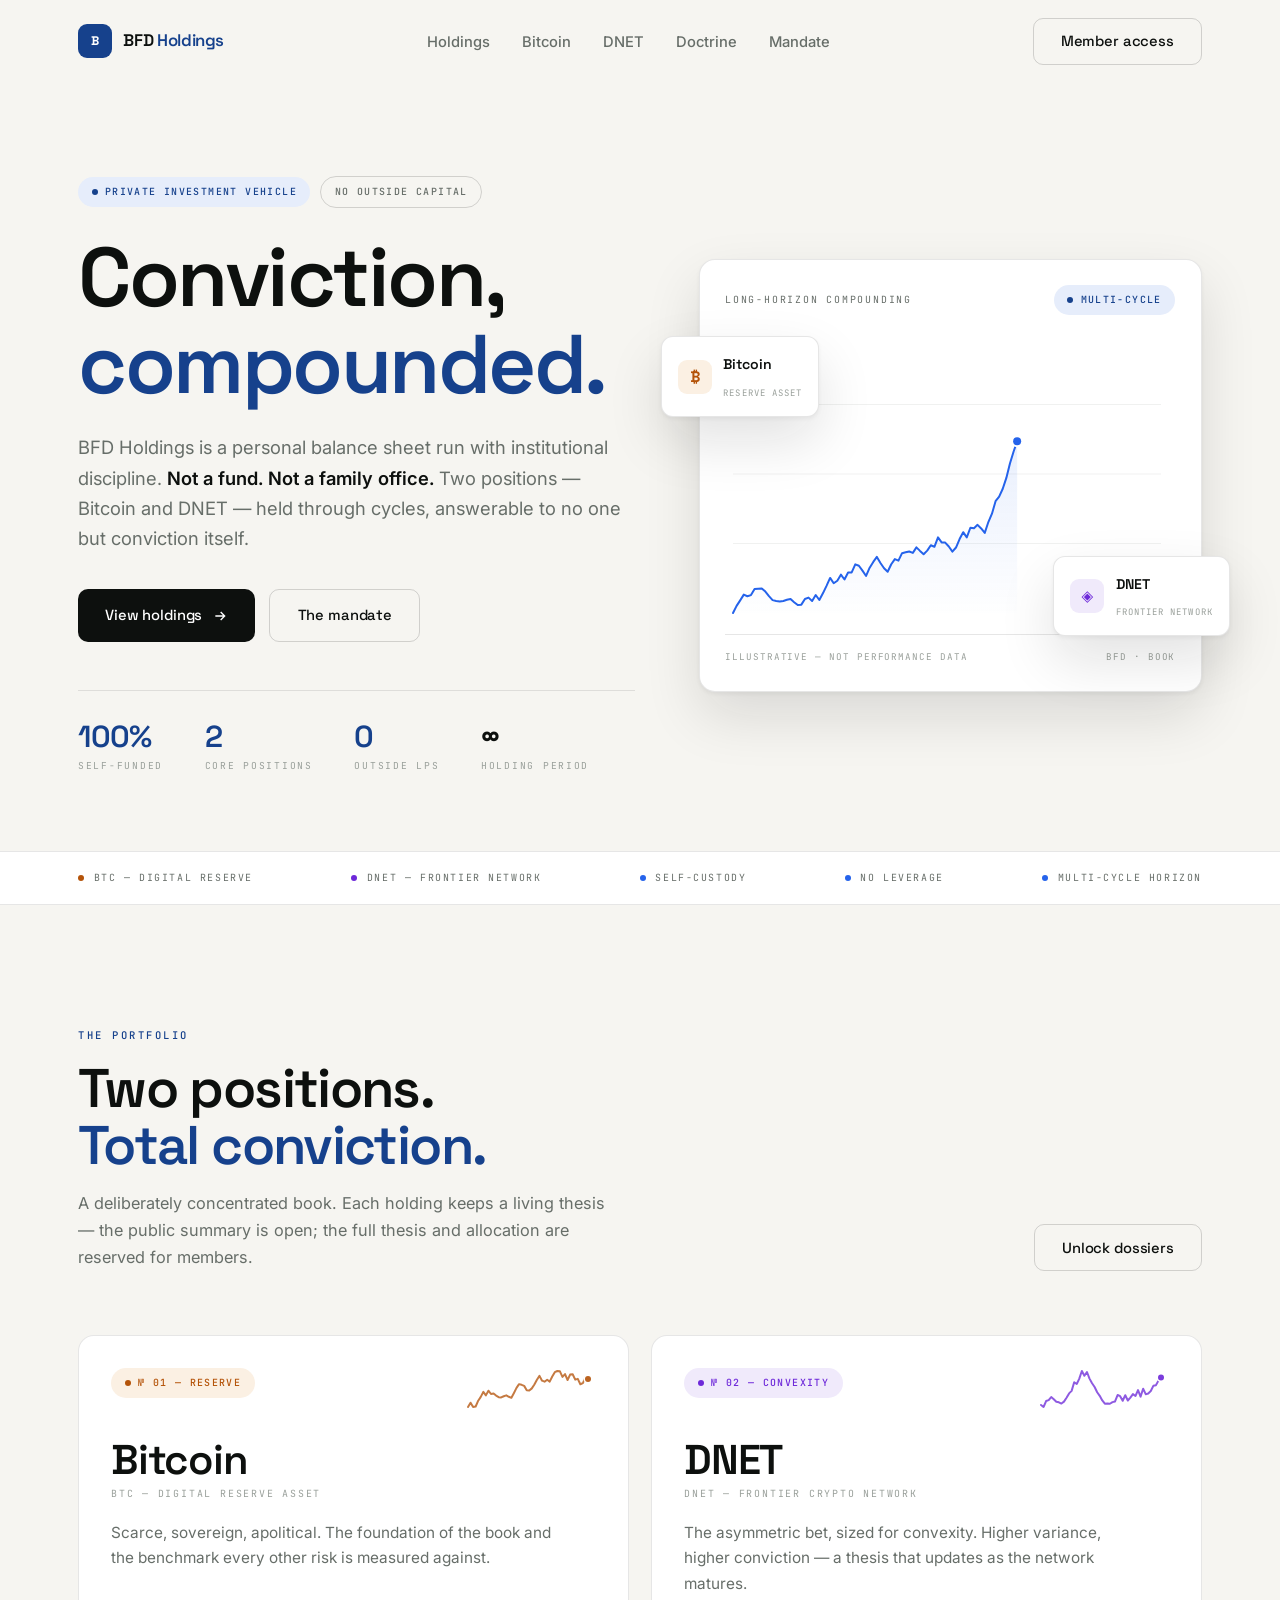
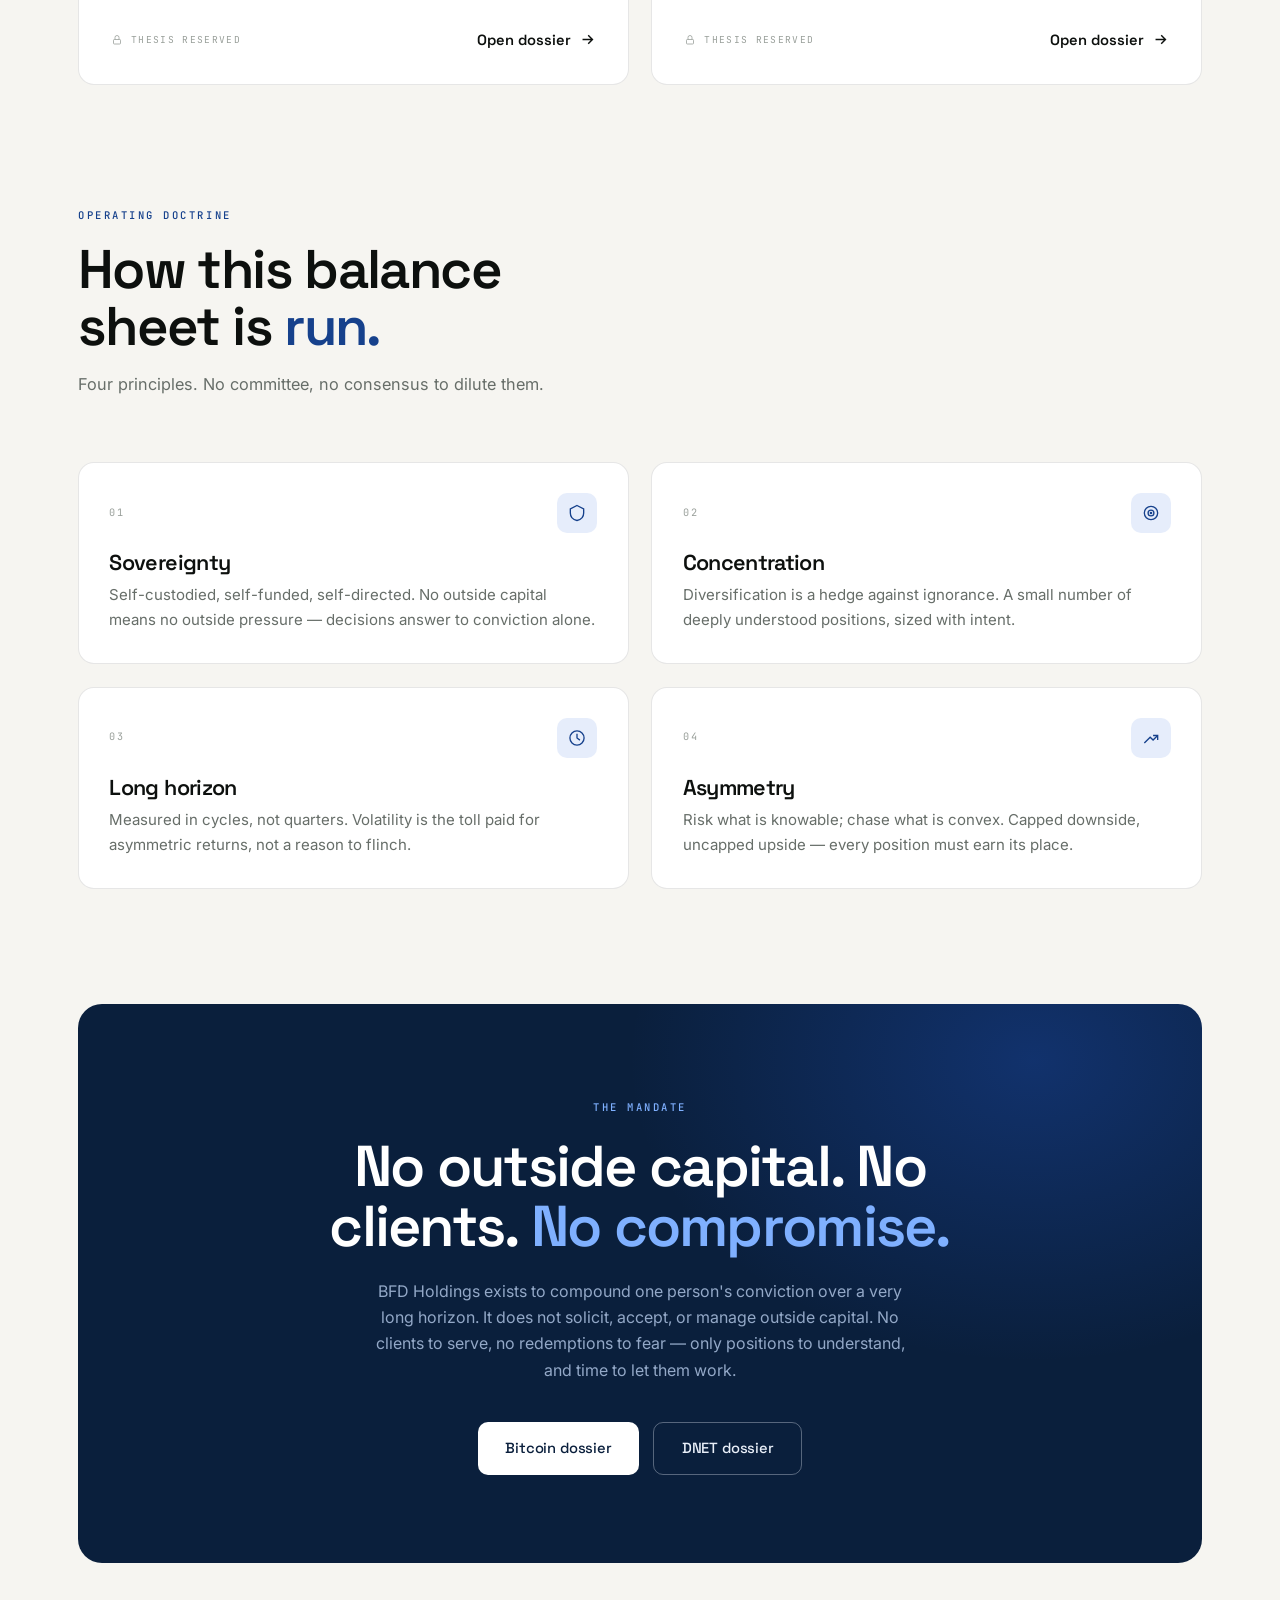
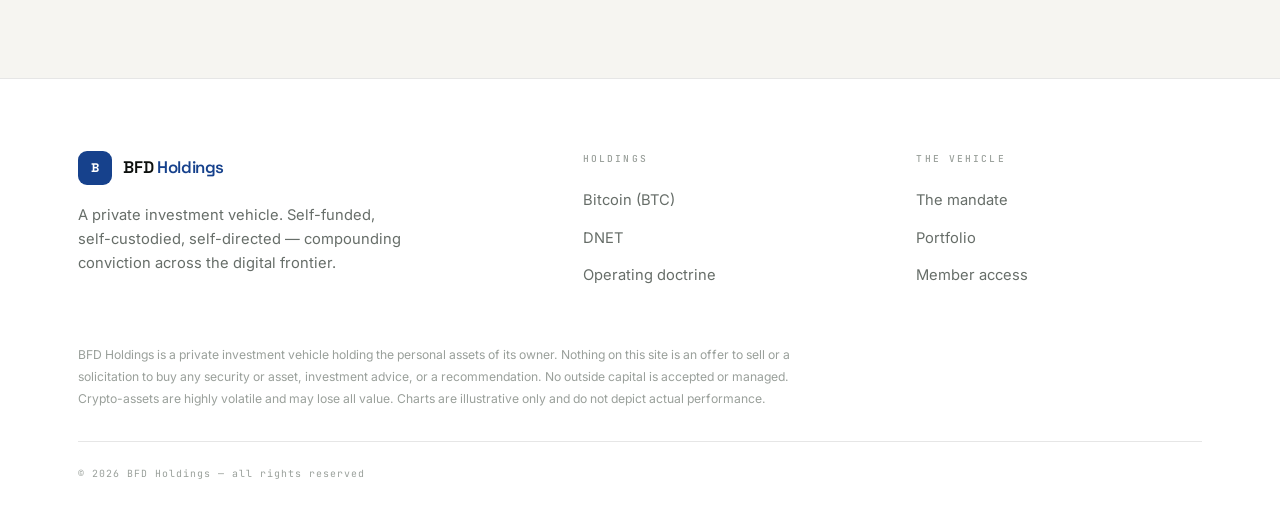
==== commit ae62a96f: "Swap brand accent from green to royal blue Brand deep blue #16418c, chart line #2563eb (CVD-validate" ====
--- a/index.html
+++ b/index.html
@@ -9,7 +9,7 @@
   <link rel="preconnect" href="https://fonts.gstatic.com" crossorigin />
   <link href="https://fonts.googleapis.com/css2?family=Space+Grotesk:wght@500;600;700&family=Inter:wght@400;500;600&family=JetBrains+Mono:wght@400;500&display=swap" rel="stylesheet" />
   <link rel="stylesheet" href="assets/css/style.css" />
-  <link rel="icon" href="data:image/svg+xml,<svg xmlns='http://www.w3.org/2000/svg' viewBox='0 0 32 32'><rect width='32' height='32' rx='8' fill='%230c5138'/><text x='50%25' y='55%25' text-anchor='middle' dominant-baseline='middle' font-family='Arial,sans-serif' font-weight='700' font-size='11' fill='%23ffffff'>BFD</text></svg>" />
+  <link rel="icon" href="data:image/svg+xml,<svg xmlns='http://www.w3.org/2000/svg' viewBox='0 0 32 32'><rect width='32' height='32' rx='8' fill='%2316418c'/><text x='50%25' y='55%25' text-anchor='middle' dominant-baseline='middle' font-family='Arial,sans-serif' font-weight='700' font-size='11' fill='%23ffffff'>BFD</text></svg>" />
 </head>
 <body>
 
--- a/assets/css/style.css
+++ b/assets/css/style.css
@@ -1,6 +1,6 @@
 /* =============================================================
    BFD HOLDINGS — Private Investment Vehicle
-   v5 · institutional light · paper / ink / deep green
+   v5 · institutional light · paper / ink / royal blue
    ============================================================= */
 
 :root {
@@ -13,12 +13,12 @@
   --hair:    rgba(13,16,14,.10);
   --hair-2:  rgba(13,16,14,.16);
 
-  --green:      #0c5138;   /* brand deep green */
-  --green-br:   #0e7a4c;   /* chart line */
-  --green-soft: #e4f1e9;
-  --dark:       #0b241a;   /* dark band */
-  --dark-ink:   #eaf2ec;
-  --dark-grey:  #9db8a9;
+  --brand:      #16418c;   /* brand deep blue */
+  --brand-br:   #2563eb;   /* chart line */
+  --brand-soft: #e6edfb;
+  --dark:       #0a1f3c;   /* dark band */
+  --dark-ink:   #e9eff9;
+  --dark-grey:  #93a8c7;
 
   --btc:      #b45309;
   --btc-soft: #fbf0e3;
@@ -50,7 +50,7 @@
   -webkit-font-smoothing: antialiased;
 }
 
-::selection { background: rgba(12,81,56,.16); }
+::selection { background: rgba(22,65,140,.16); }
 a { color: inherit; text-decoration: none; }
 img, svg, video, canvas { display: block; max-width: 100%; }
 button { font-family: inherit; cursor: pointer; background: none; border: none; color: inherit; }
@@ -59,7 +59,7 @@
 
 .label {
   font-family: var(--mono); font-size: .66rem; font-weight: 500;
-  letter-spacing: .24em; text-transform: uppercase; color: var(--green);
+  letter-spacing: .24em; text-transform: uppercase; color: var(--brand);
 }
 .label--grey { color: var(--faint); }
 
@@ -72,7 +72,7 @@
   font-family: var(--mono); font-size: .62rem; font-weight: 500;
   letter-spacing: .14em; text-transform: uppercase;
   padding: .42rem .85rem; border-radius: 100px;
-  background: var(--green-soft); color: var(--green);
+  background: var(--brand-soft); color: var(--brand);
 }
 .chip--btc  { background: var(--btc-soft);  color: var(--btc); }
 .chip--dnet { background: var(--dnet-soft); color: var(--dnet); }
@@ -87,14 +87,14 @@
   background: var(--ink); color: #fff;
   transition: background .3s var(--ease), transform .3s var(--ease), box-shadow .3s var(--ease);
 }
-.btn:hover { background: var(--green); transform: translateY(-2px); box-shadow: 0 10px 24px rgba(12,81,56,.25); }
+.btn:hover { background: var(--brand); transform: translateY(-2px); box-shadow: 0 10px 24px rgba(22,65,140,.25); }
 .btn svg { width: 16px; height: 16px; }
 .btn--ghost { background: transparent; color: var(--ink); border: 1px solid var(--hair-2); }
 .btn--ghost:hover { background: var(--card); color: var(--ink); border-color: var(--ink); box-shadow: var(--shadow); }
 .btn--light { background: #fff; color: var(--dark); }
-.btn--light:hover { background: var(--green-soft); color: var(--green); box-shadow: 0 10px 24px rgba(0,0,0,.28); }
-.btn--outline-light { background: transparent; color: var(--dark-ink); border: 1px solid rgba(234,242,236,.34); }
-.btn--outline-light:hover { background: rgba(234,242,236,.1); box-shadow: none; }
+.btn--light:hover { background: var(--brand-soft); color: var(--brand); box-shadow: 0 10px 24px rgba(0,0,0,.28); }
+.btn--outline-light { background: transparent; color: var(--dark-ink); border: 1px solid rgba(233,239,249,.34); }
+.btn--outline-light:hover { background: rgba(233,239,249,.1); box-shadow: none; }
 
 /* =============================================================
    NAV
@@ -109,12 +109,12 @@
 .brand { display: inline-flex; align-items: center; gap: .7rem; }
 .brand__mark {
   width: 34px; height: 34px; border-radius: 9px; flex-shrink: 0;
-  background: var(--green); color: #fff;
+  background: var(--brand); color: #fff;
   display: grid; place-items: center;
   font-family: var(--display); font-weight: 700; font-size: .78rem; letter-spacing: -.02em;
 }
 .brand__name { font-family: var(--display); font-weight: 600; font-size: 1.05rem; letter-spacing: -.02em; color: var(--ink); }
-.brand__name span { color: var(--green); }
+.brand__name span { color: var(--brand); }
 
 .nav__links { display: flex; align-items: center; gap: 2rem; list-style: none; }
 .nav__links a { font-size: .92rem; font-weight: 500; color: var(--grey); transition: color .25s; }
@@ -134,7 +134,7 @@
 }
 .mobile-nav.open { opacity: 1; pointer-events: auto; }
 .mobile-nav a { font-family: var(--display); font-size: 1.7rem; font-weight: 600; color: var(--ink); }
-.mobile-nav a:hover { color: var(--green); }
+.mobile-nav a:hover { color: var(--brand); }
 
 /* =============================================================
    HERO
@@ -147,14 +147,14 @@
   font-size: clamp(2.9rem, 6.5vw, 5.2rem);
   margin-bottom: 1.5rem;
 }
-.hero__title em { font-style: normal; color: var(--green); }
+.hero__title em { font-style: normal; color: var(--brand); }
 .hero__sub { font-size: clamp(1rem, 1.6vw, 1.15rem); color: var(--grey); max-width: 50ch; margin-bottom: 2.2rem; }
 .hero__sub strong { color: var(--ink); font-weight: 600; }
 .hero__actions { display: flex; gap: .9rem; flex-wrap: wrap; margin-bottom: 3rem; }
 
 .hero__kpis { display: flex; gap: 2.6rem; flex-wrap: wrap; border-top: 1px solid var(--hair); padding-top: 1.8rem; }
 .kpi .v { font-family: var(--display); font-weight: 600; font-size: 1.9rem; color: var(--ink); letter-spacing: -.03em; line-height: 1.1; }
-.kpi .v span { color: var(--green); }
+.kpi .v span { color: var(--brand); }
 .kpi .k { font-family: var(--mono); font-size: .6rem; letter-spacing: .18em; text-transform: uppercase; color: var(--faint); margin-top: .3rem; }
 
 /* hero chart card */
@@ -191,7 +191,7 @@
 .strip { border-block: 1px solid var(--hair); background: var(--card); }
 .strip__inner { display: flex; flex-wrap: wrap; align-items: center; justify-content: space-between; gap: 1rem 2rem; padding-block: 1.1rem; }
 .strip__item { display: inline-flex; align-items: center; gap: .6rem; font-family: var(--mono); font-size: .62rem; letter-spacing: .16em; text-transform: uppercase; color: var(--grey); }
-.strip__item i { width: 6px; height: 6px; border-radius: 50%; background: var(--green-br); }
+.strip__item i { width: 6px; height: 6px; border-radius: 50%; background: var(--brand-br); }
 .strip__item.is-btc i { background: var(--btc); }
 .strip__item.is-dnet i { background: var(--dnet); }
 
@@ -201,7 +201,7 @@
 .shead { max-width: 640px; margin-bottom: clamp(2.6rem, 5vw, 4rem); }
 .shead .label { display: inline-block; margin-bottom: 1rem; }
 .shead__title { font-size: clamp(2rem, 4.6vw, 3.4rem); margin-bottom: 1rem; }
-.shead__title em { font-style: normal; color: var(--green); }
+.shead__title em { font-style: normal; color: var(--brand); }
 .shead__sub { color: var(--grey); font-size: 1.02rem; max-width: 54ch; }
 .shead--row { max-width: none; display: flex; align-items: flex-end; justify-content: space-between; gap: 2rem; flex-wrap: wrap; }
 .shead--row > div { max-width: 640px; }
@@ -228,7 +228,7 @@
 .holding__lock svg { width: 12px; height: 12px; }
 .holding__cta { display: inline-flex; align-items: center; gap: .5rem; font-family: var(--display); font-weight: 600; font-size: .92rem; color: var(--ink); }
 .holding__cta svg { width: 17px; height: 17px; transition: transform .3s var(--ease); }
-.holding:hover .holding__cta { color: var(--green); }
+.holding:hover .holding__cta { color: var(--brand); }
 .holding:hover .holding__cta svg { transform: translateX(4px); }
 
 /* =============================================================
@@ -242,7 +242,7 @@
 .principle:hover { transform: translateY(-4px); box-shadow: var(--shadow); }
 .principle__row { display: flex; align-items: center; justify-content: space-between; margin-bottom: 1.2rem; }
 .principle__no { font-family: var(--mono); font-size: .64rem; letter-spacing: .2em; color: var(--faint); }
-.principle__ic { width: 40px; height: 40px; border-radius: 10px; background: var(--green-soft); color: var(--green); display: grid; place-items: center; }
+.principle__ic { width: 40px; height: 40px; border-radius: 10px; background: var(--brand-soft); color: var(--brand); display: grid; place-items: center; }
 .principle__ic svg { width: 20px; height: 20px; }
 .principle h3 { font-size: 1.35rem; margin-bottom: .5rem; }
 .principle p { color: var(--grey); font-size: .94rem; }
@@ -253,12 +253,12 @@
 .band { background: var(--dark); color: var(--dark-ink); border-radius: 24px; overflow: hidden; position: relative; }
 .band::before {
   content: ""; position: absolute; inset: 0; pointer-events: none;
-  background: radial-gradient(60% 90% at 85% 10%, rgba(14,122,76,.28), transparent 60%);
+  background: radial-gradient(60% 90% at 85% 10%, rgba(37,99,235,.28), transparent 60%);
 }
 .band__inner { position: relative; padding: clamp(3rem, 7vw, 5.5rem); text-align: center; }
-.band .label { color: #7fd6a8; }
+.band .label { color: #7fb0ff; }
 .band__title { font-size: clamp(2rem, 5vw, 3.6rem); color: #fff; margin: 1.1rem auto 1.3rem; max-width: 18ch; letter-spacing: -.03em; }
-.band__title em { font-style: normal; color: #7fd6a8; }
+.band__title em { font-style: normal; color: #7fb0ff; }
 .band p { color: var(--dark-grey); max-width: 56ch; margin: 0 auto 2.4rem; }
 .band__actions { display: flex; gap: .9rem; justify-content: center; flex-wrap: wrap; }
 
@@ -303,11 +303,11 @@
 .prose p { color: var(--ink-2); margin-bottom: 1.1rem; }
 .prose ul { list-style: none; display: flex; flex-direction: column; gap: .8rem; margin: 0 0 1.3rem; }
 .prose ul li { position: relative; padding-left: 1.6rem; color: var(--ink-2); }
-.prose ul li::before { content: ""; position: absolute; left: 0; top: .68em; width: 8px; height: 2px; border-radius: 2px; background: var(--green-br); }
+.prose ul li::before { content: ""; position: absolute; left: 0; top: .68em; width: 8px; height: 2px; border-radius: 2px; background: var(--brand-br); }
 .prose li b, .prose p b { color: var(--ink); font-weight: 600; }
 .prose blockquote {
   font-family: var(--display); font-weight: 500; font-size: clamp(1.25rem, 2.4vw, 1.6rem); line-height: 1.35; letter-spacing: -.02em;
-  color: var(--ink); background: var(--card); border: 1px solid var(--hair); border-left: 3px solid var(--green-br);
+  color: var(--ink); background: var(--card); border: 1px solid var(--hair); border-left: 3px solid var(--brand-br);
   border-radius: var(--r-s); padding: 1.4rem 1.6rem; margin: 1.8rem 0;
 }
 
@@ -317,7 +317,7 @@
 .alloc__val { font-family: var(--display); font-weight: 600; font-size: 2.6rem; color: var(--ink); letter-spacing: -.03em; }
 .alloc__val small { font-family: var(--mono); font-size: .68rem; font-weight: 400; color: var(--grey); letter-spacing: .04em; }
 .alloc__track { height: 8px; border-radius: 100px; background: var(--paper); border: 1px solid var(--hair); overflow: hidden; }
-.alloc__fill { height: 100%; border-radius: 100px; background: var(--accent, var(--green-br)); }
+.alloc__fill { height: 100%; border-radius: 100px; background: var(--accent, var(--brand-br)); }
 
 .update-stamp { font-family: var(--mono); font-size: .62rem; letter-spacing: .08em; color: var(--faint); margin-top: 3rem; padding-top: 1.3rem; border-top: 1px solid var(--hair); }
 
@@ -331,11 +331,11 @@
   width: min(430px, 100%); text-align: center; padding: 2.8rem 2.4rem;
   background: var(--card); border: 1px solid var(--hair); border-radius: var(--r); box-shadow: var(--shadow-lg);
 }
-.paywall__icon { width: 52px; height: 52px; border-radius: 14px; background: var(--green-soft); color: var(--green); display: grid; place-items: center; margin: 0 auto 1.3rem; }
+.paywall__icon { width: 52px; height: 52px; border-radius: 14px; background: var(--brand-soft); color: var(--brand); display: grid; place-items: center; margin: 0 auto 1.3rem; }
 .paywall__icon svg { width: 24px; height: 24px; }
 .paywall__title { font-size: 1.5rem; margin-bottom: .6rem; }
 .paywall__text { color: var(--grey); font-size: .92rem; margin-bottom: 1rem; }
-.paywall__price { font-family: var(--mono); font-size: .58rem; letter-spacing: .24em; text-transform: uppercase; color: var(--green); margin-bottom: 1.6rem; }
+.paywall__price { font-family: var(--mono); font-size: .58rem; letter-spacing: .24em; text-transform: uppercase; color: var(--brand); margin-bottom: 1.6rem; }
 .paywall__actions { display: flex; flex-direction: column; gap: .7rem; }
 
 body.unlocked .premium__inner { filter: none; opacity: 1; pointer-events: auto; user-select: auto; }
@@ -364,11 +364,11 @@
   color: var(--ink); font-family: var(--mono); font-size: .88rem; letter-spacing: .24em; text-align: center; text-transform: uppercase;
   outline: none; transition: border-color .3s, box-shadow .3s;
 }
-.modal__input:focus { border-color: var(--green-br); box-shadow: 0 0 0 3px rgba(14,122,76,.14); }
+.modal__input:focus { border-color: var(--brand-br); box-shadow: 0 0 0 3px rgba(37,99,235,.14); }
 .modal__input::placeholder { color: var(--faint); }
 .modal__error { color: #b3402f; font-size: .8rem; min-height: 1.1rem; margin: .6rem 0 .3rem; text-align: center; }
 .modal__hint { color: var(--faint); font-size: .76rem; text-align: center; margin-top: 1.1rem; }
-.modal__hint a { color: var(--green); font-weight: 500; }
+.modal__hint a { color: var(--brand); font-weight: 500; }
 .modal.shake .modal__card { animation: mshake .4s; }
 @keyframes mshake { 0%,100%{transform:translateX(0)} 25%{transform:translateX(-8px)} 75%{transform:translateX(8px)} }
 
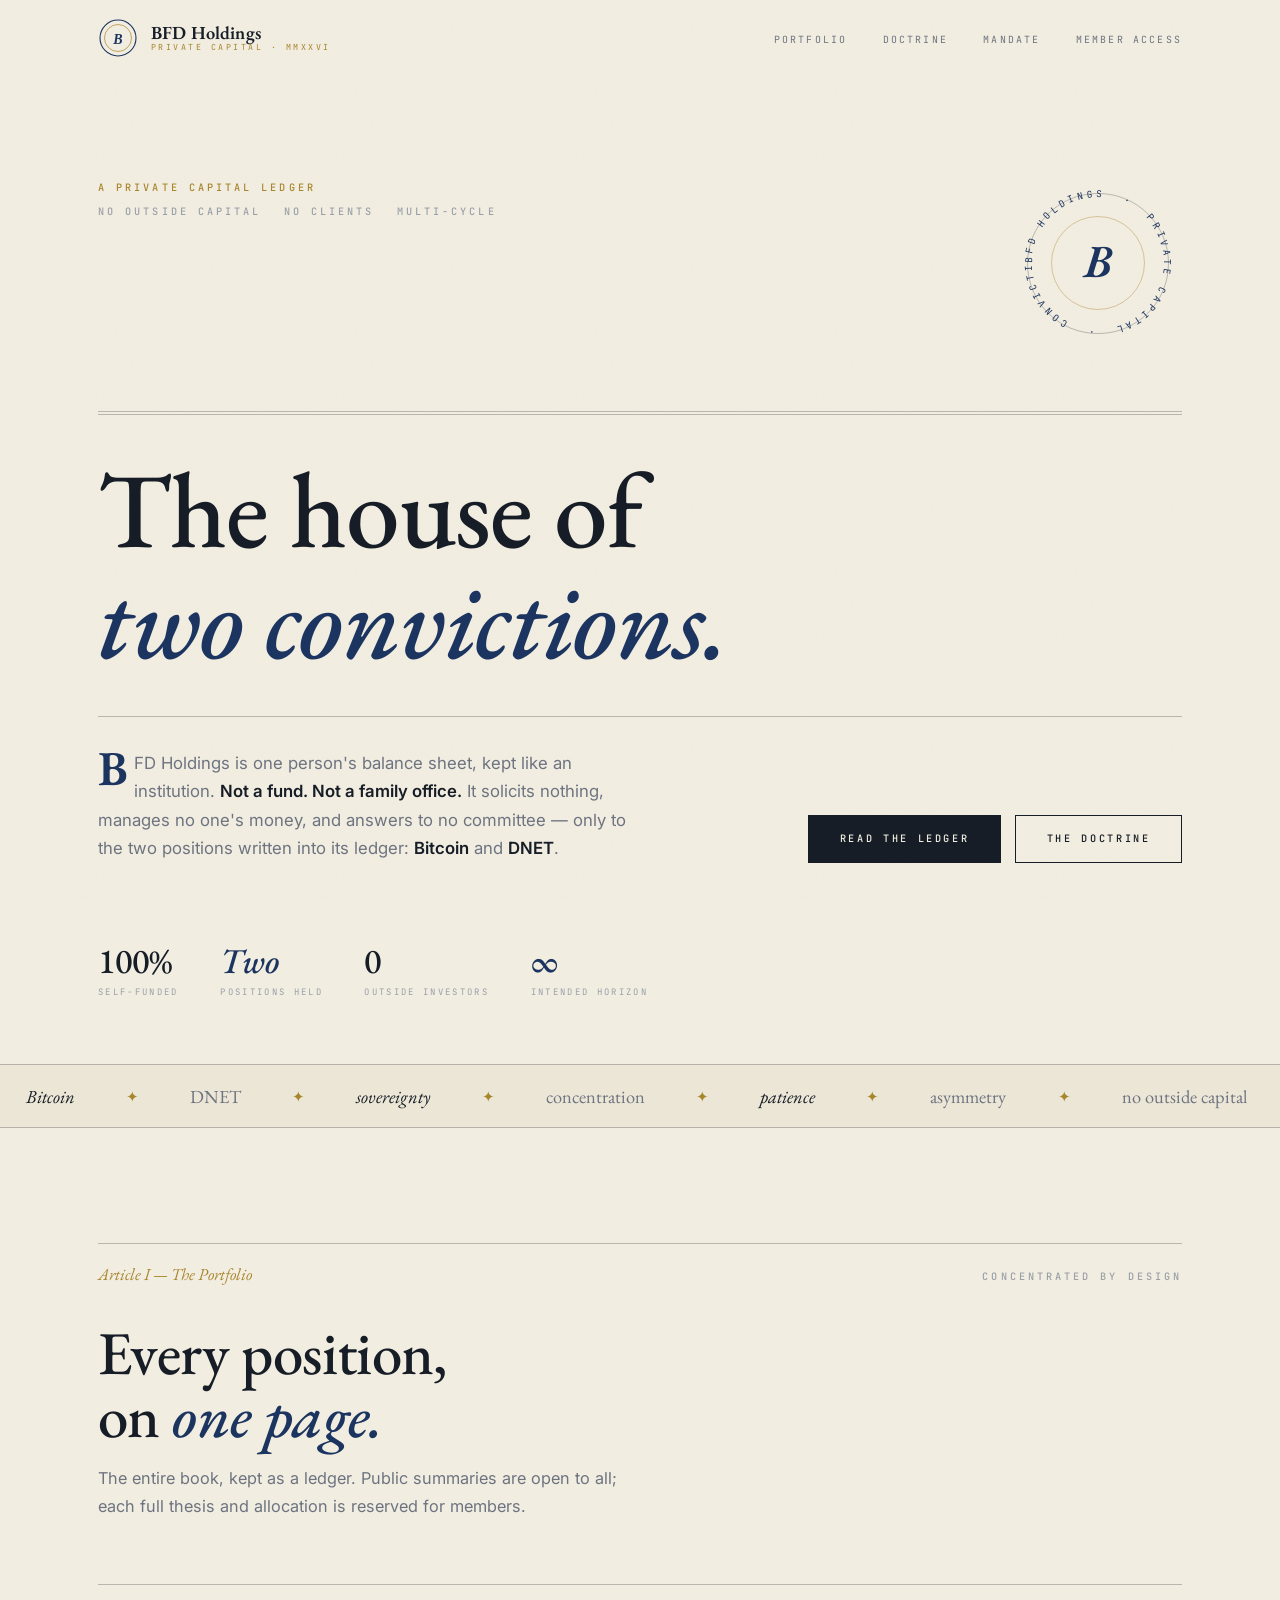
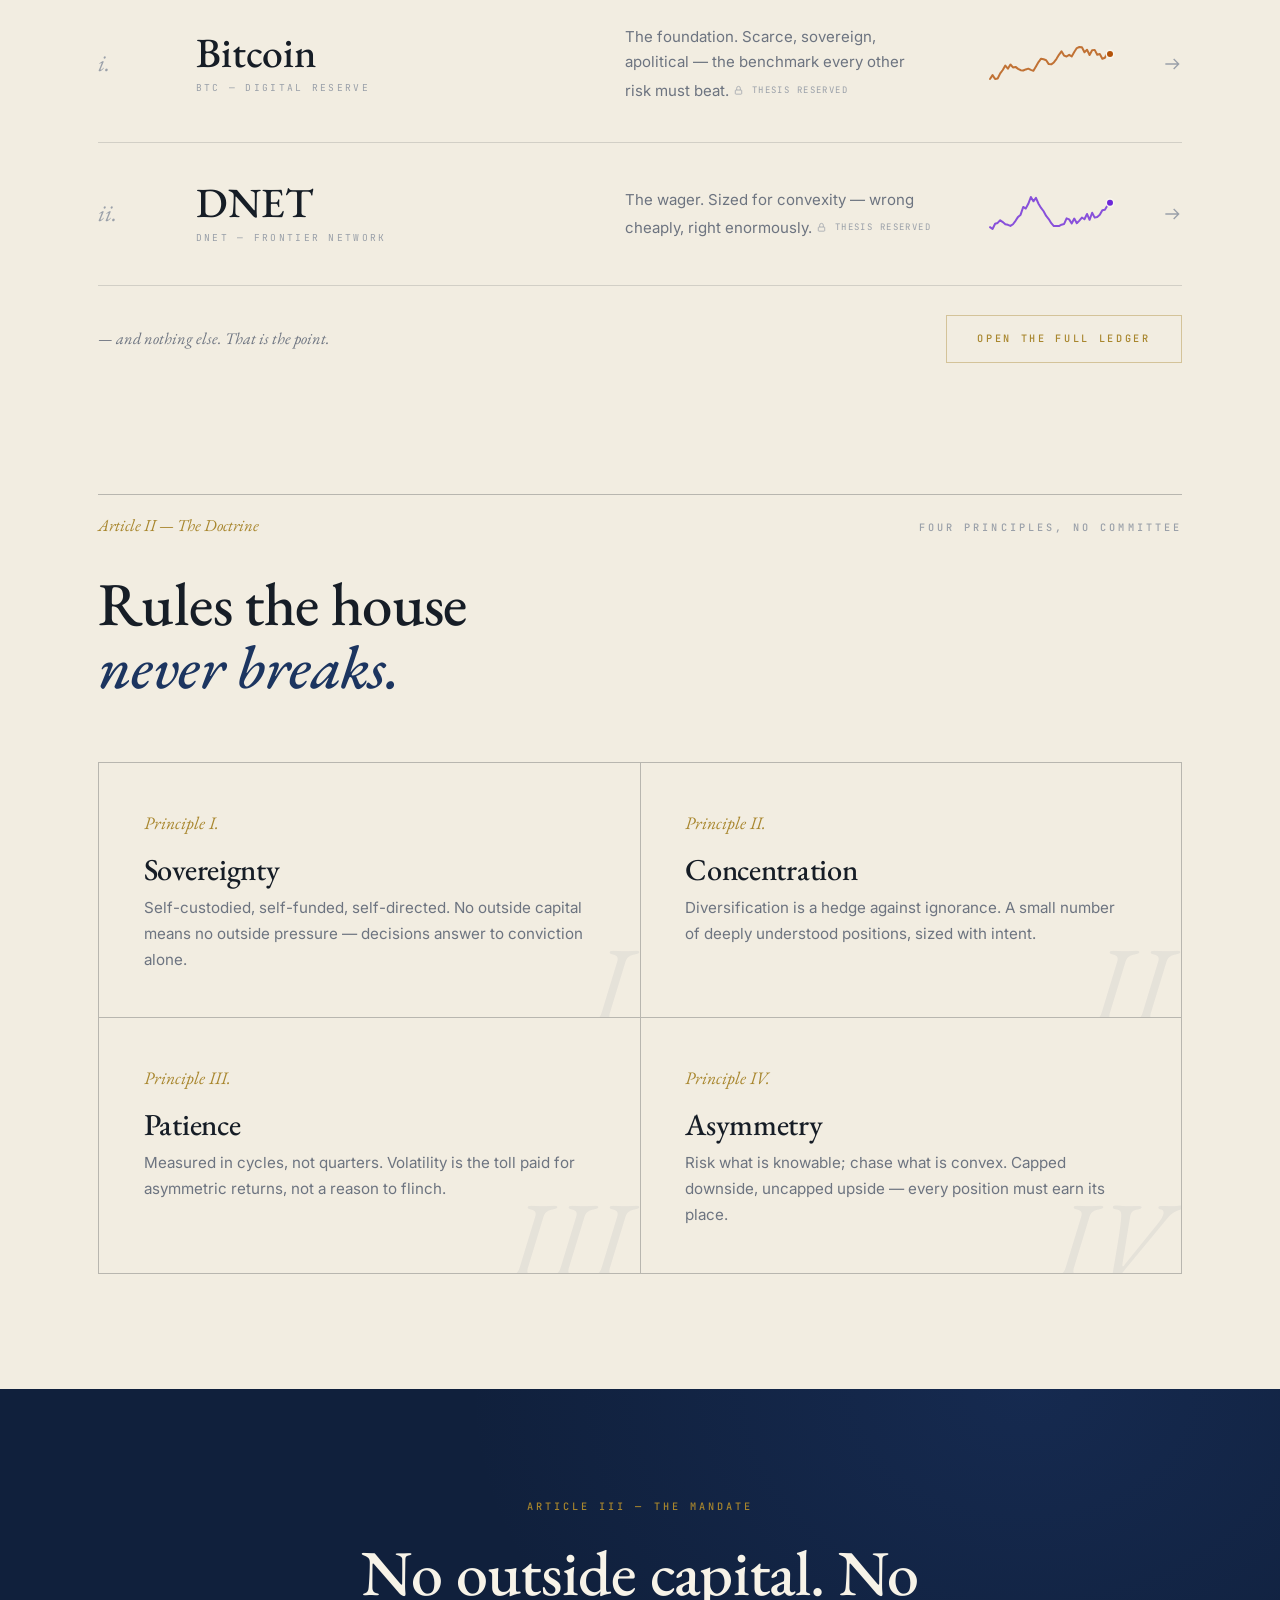
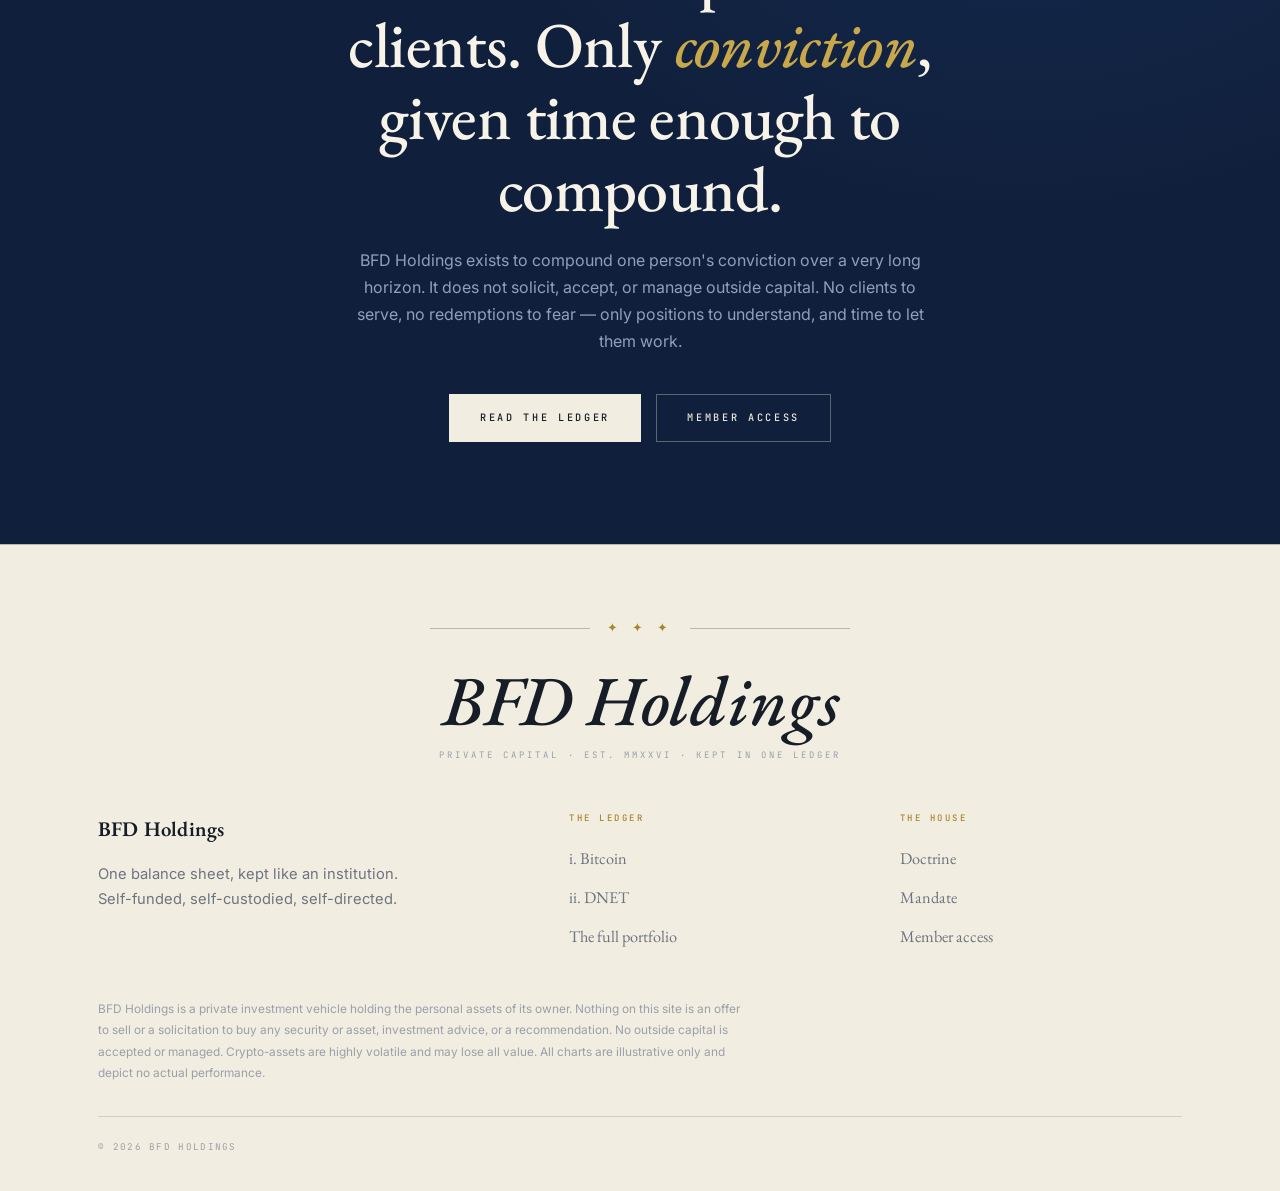
==== commit 62a63624: "Redesign v6: private-ledger letterhead identity, single portfolio page Personality-first rebuild ins" ====
--- a/index.html
+++ b/index.html
@@ -3,13 +3,13 @@
 <head>
   <meta charset="UTF-8" />
   <meta name="viewport" content="width=device-width, initial-scale=1.0" />
-  <title>BFD Holdings — Private Investment Vehicle</title>
-  <meta name="description" content="BFD Holdings is a private investment vehicle — a personal balance sheet compounding conviction across Bitcoin and frontier crypto. No outside capital. No clients." />
+  <title>BFD Holdings — A Private Capital Ledger</title>
+  <meta name="description" content="BFD Holdings is a private investment vehicle — one balance sheet, two convictions, no outside capital. Bitcoin and DNET, held through cycles." />
   <link rel="preconnect" href="https://fonts.googleapis.com" />
   <link rel="preconnect" href="https://fonts.gstatic.com" crossorigin />
-  <link href="https://fonts.googleapis.com/css2?family=Space+Grotesk:wght@500;600;700&family=Inter:wght@400;500;600&family=JetBrains+Mono:wght@400;500&display=swap" rel="stylesheet" />
+  <link href="https://fonts.googleapis.com/css2?family=EB+Garamond:ital,wght@0,400;0,500;0,600;1,400;1,500;1,600&family=Inter:wght@400;500&family=JetBrains+Mono:wght@400;500&display=swap" rel="stylesheet" />
   <link rel="stylesheet" href="assets/css/style.css" />
-  <link rel="icon" href="data:image/svg+xml,<svg xmlns='http://www.w3.org/2000/svg' viewBox='0 0 32 32'><rect width='32' height='32' rx='8' fill='%2316418c'/><text x='50%25' y='55%25' text-anchor='middle' dominant-baseline='middle' font-family='Arial,sans-serif' font-weight='700' font-size='11' fill='%23ffffff'>BFD</text></svg>" />
+  <link rel="icon" href="data:image/svg+xml,<svg xmlns='http://www.w3.org/2000/svg' viewBox='0 0 32 32'><rect width='32' height='32' fill='%23f2ede1'/><circle cx='16' cy='16' r='12' fill='none' stroke='%231c3560' stroke-width='1.4'/><circle cx='16' cy='16' r='8.5' fill='none' stroke='%23a8862d' stroke-width='.8'/><text x='50%25' y='56%25' text-anchor='middle' dominant-baseline='middle' font-family='Georgia,serif' font-style='italic' font-weight='600' font-size='12' fill='%231c3560'>B</text></svg>" />
 </head>
 <body>
 
@@ -17,180 +17,177 @@
   <nav class="nav" id="nav">
     <div class="wrap nav__inner">
       <a href="index.html" class="brand">
-        <span class="brand__mark">B</span>
-        <span class="brand__name">BFD<span>&nbsp;Holdings</span></span>
+        <span class="brand__seal">
+          <svg viewBox="0 0 40 40" fill="none">
+            <circle cx="20" cy="20" r="18" stroke="currentColor" stroke-width="1.1"/>
+            <circle cx="20" cy="20" r="13.5" stroke="#a8862d" stroke-width=".7"/>
+            <text x="20" y="25.5" text-anchor="middle" font-family="Georgia,serif" font-style="italic" font-weight="600" font-size="14" fill="currentColor">B</text>
+          </svg>
+        </span>
+        <span class="brand__txt">
+          <span class="brand__name">BFD Holdings</span>
+          <span class="brand__sub">Private Capital · MMXXVI</span>
+        </span>
       </a>
       <ul class="nav__links">
-        <li><a href="#holdings">Holdings</a></li>
-        <li><a href="investments/btc.html">Bitcoin</a></li>
-        <li><a href="investments/dnet.html">DNET</a></li>
+        <li><a href="portfolio.html">Portfolio</a></li>
         <li><a href="#doctrine">Doctrine</a></li>
         <li><a href="#mandate">Mandate</a></li>
+        <li><a href="#" data-unlock>Member access</a></li>
       </ul>
-      <button class="btn btn--ghost nav__cta" data-unlock>Member access</button>
       <button class="burger" id="burger" aria-label="Menu"><span></span><span></span><span></span></button>
     </div>
   </nav>
 
   <div class="mobile-nav" id="mobile-nav">
-    <a href="#holdings">Holdings</a>
-    <a href="investments/btc.html">Bitcoin</a>
-    <a href="investments/dnet.html">DNET</a>
+    <a href="portfolio.html">Portfolio</a>
     <a href="#doctrine">Doctrine</a>
     <a href="#mandate">Mandate</a>
+    <a href="#" data-unlock>Member access</a>
   </div>
 
-  <!-- ===================== HERO ===================== -->
+  <!-- ===================== HERO — letterhead ===================== -->
   <header class="hero">
-    <div class="wrap hero__grid">
-      <div>
-        <div class="hero__eyebrow">
-          <span class="chip"><span class="dot"></span> Private investment vehicle</span>
-          <span class="chip chip--line">No outside capital</span>
-        </div>
-        <h1 class="hero__title">Conviction,<br><em>compounded.</em></h1>
-        <p class="hero__sub">
-          BFD Holdings is a personal balance sheet run with institutional discipline.
-          <strong>Not a fund. Not a family office.</strong> Two positions — Bitcoin and
-          DNET — held through cycles, answerable to no one but conviction itself.
+    <div class="wrap">
+      <div class="hero__head">
+        <div class="hero__meta">
+          <span class="label label--gold">A private capital ledger</span>
+          <div class="row">
+            <span class="label label--faint">No outside capital</span>
+            <span class="label label--faint">No clients</span>
+            <span class="label label--faint">Multi-cycle</span>
+          </div>
+        </div>
+
+        <!-- rotating seal -->
+        <div class="seal" aria-hidden="true">
+          <svg class="seal__ring" viewBox="0 0 168 168">
+            <defs>
+              <path id="sealcirc" d="M84,84 m-66,0 a66,66 0 1,1 132,0 a66,66 0 1,1 -132,0"/>
+            </defs>
+            <text>
+              <textPath href="#sealcirc">BFD HOLDINGS&#160;&#160;·&#160;&#160;PRIVATE CAPITAL&#160;&#160;·&#160;&#160;CONVICTION&#160;&#160;·&#160;&#160;COMPOUNDED&#160;&#160;·&#160;&#160;</textPath>
+            </text>
+          </svg>
+          <div class="seal__core"><span>B</span></div>
+        </div>
+      </div>
+
+      <hr class="rule rule--double rule-draw" />
+
+      <h1 class="hero__title">
+        <span class="line"><span>The house of</span></span>
+        <span class="line"><span><em>two convictions.</em></span></span>
+      </h1>
+
+      <hr class="rule rule-draw" data-delay="200" />
+
+      <div class="hero__foot">
+        <p class="hero__desc">
+          <span class="drop">B</span>FD Holdings is one person's balance sheet, kept like an
+          institution. <strong>Not a fund. Not a family office.</strong> It solicits nothing,
+          manages no one's money, and answers to no committee — only to the two positions
+          written into its ledger: <strong>Bitcoin</strong> and <strong>DNET</strong>.
         </p>
         <div class="hero__actions">
-          <a href="#holdings" class="btn">View holdings
-            <svg viewBox="0 0 24 24" fill="none" stroke="currentColor" stroke-width="2"><path d="M5 12h14M13 6l6 6-6 6"/></svg>
-          </a>
-          <a href="#mandate" class="btn btn--ghost">The mandate</a>
-        </div>
-        <div class="hero__kpis">
-          <div class="kpi"><div class="v"><span data-count="100" data-suf="%">100%</span></div><div class="k">Self-funded</div></div>
-          <div class="kpi"><div class="v"><span data-count="2">2</span></div><div class="k">Core positions</div></div>
-          <div class="kpi"><div class="v"><span data-count="0">0</span></div><div class="k">Outside LPs</div></div>
-          <div class="kpi"><div class="v">∞</div><div class="k">Holding period</div></div>
-        </div>
-      </div>
-
-      <div class="hero__panel reveal">
-        <div class="hero__panel-head">
-          <span class="hero__panel-title">Long-horizon compounding</span>
-          <span class="chip"><span class="dot"></span> Multi-cycle</span>
-        </div>
-        <canvas id="hero-chart" aria-hidden="true"></canvas>
-        <div class="hero__panel-foot">
-          <span class="note">Illustrative — not performance data</span>
-          <span class="note">BFD · Book</span>
-        </div>
-
-        <div class="float-card float-card--a">
-          <span class="float-card__ic">₿</span>
+          <a href="portfolio.html" class="btn">Read the ledger</a>
+          <a href="#doctrine" class="btn btn--ghost">The doctrine</a>
+        </div>
+      </div>
+
+      <div class="hero__ledgerline">
+        <div class="lstat"><div class="v"><span data-count="100" data-suf="%">100%</span></div><div class="k">Self-funded</div></div>
+        <div class="lstat"><div class="v"><i>Two</i></div><div class="k">Positions held</div></div>
+        <div class="lstat"><div class="v"><span data-count="0">0</span></div><div class="k">Outside investors</div></div>
+        <div class="lstat"><div class="v"><i>∞</i></div><div class="k">Intended horizon</div></div>
+      </div>
+    </div>
+  </header>
+
+  <!-- ===================== TAPE ===================== -->
+  <div class="tape" aria-hidden="true">
+    <div class="tape__track">
+      <span class="tape__item"><em>Bitcoin</em> <span class="fl">✦</span> DNET <span class="fl">✦</span> <em>sovereignty</em> <span class="fl">✦</span> concentration <span class="fl">✦</span> <em>patience</em> <span class="fl">✦</span> asymmetry <span class="fl">✦</span> no outside capital <span class="fl">✦</span>&#160;</span>
+      <span class="tape__item"><em>Bitcoin</em> <span class="fl">✦</span> DNET <span class="fl">✦</span> <em>sovereignty</em> <span class="fl">✦</span> concentration <span class="fl">✦</span> <em>patience</em> <span class="fl">✦</span> asymmetry <span class="fl">✦</span> no outside capital <span class="fl">✦</span>&#160;</span>
+    </div>
+  </div>
+
+  <!-- ===================== LEDGER (portfolio) ===================== -->
+  <section class="section" id="holdings">
+    <div class="wrap">
+      <div class="shead reveal">
+        <div class="shead__rule">
+          <span class="shead__no">Article I — The Portfolio</span>
+          <span class="label label--faint">Concentrated by design</span>
+        </div>
+        <h2 class="shead__title">Every position,<br>on <em>one page.</em></h2>
+        <p class="shead__sub">The entire book, kept as a ledger. Public summaries are open to all; each full thesis and allocation is reserved for members.</p>
+      </div>
+
+      <div class="ledger reveal">
+        <a href="portfolio.html#btc" class="ledger__row">
+          <span class="ledger__no">i.</span>
           <span>
-            <span class="float-card__t">Bitcoin</span><br>
-            <span class="float-card__s">Reserve asset</span>
-          </span>
-        </div>
-        <div class="float-card float-card--b">
-          <span class="float-card__ic">◈</span>
+            <span class="ledger__name">Bitcoin</span>
+            <span class="ledger__tick" style="display:block;">BTC — digital reserve</span>
+          </span>
+          <span class="ledger__role">The foundation. Scarce, sovereign, apolitical — the benchmark every other risk must beat.
+            <span class="ledger__lock" style="display:inline-flex;"><svg viewBox="0 0 24 24" fill="none" stroke="currentColor" stroke-width="1.6"><rect x="5" y="11" width="14" height="9" rx="1.5"/><path d="M8 11V7a4 4 0 0 1 8 0v4"/></svg> thesis reserved</span>
+          </span>
+          <canvas class="ledger__spark" data-spark="btc" aria-hidden="true"></canvas>
+          <svg class="ledger__arrow" viewBox="0 0 24 24" fill="none" stroke="currentColor" stroke-width="1.6"><path d="M4 12h16M14 6l6 6-6 6"/></svg>
+        </a>
+
+        <a href="portfolio.html#dnet" class="ledger__row">
+          <span class="ledger__no">ii.</span>
           <span>
-            <span class="float-card__t">DNET</span><br>
-            <span class="float-card__s">Frontier network</span>
-          </span>
-        </div>
-      </div>
-    </div>
-  </header>
-
-  <!-- ===================== STRIP ===================== -->
-  <div class="strip">
-    <div class="wrap strip__inner">
-      <span class="strip__item is-btc"><i></i> BTC — digital reserve</span>
-      <span class="strip__item is-dnet"><i></i> DNET — frontier network</span>
-      <span class="strip__item"><i></i> Self-custody</span>
-      <span class="strip__item"><i></i> No leverage</span>
-      <span class="strip__item"><i></i> Multi-cycle horizon</span>
-    </div>
-  </div>
-
-  <!-- ===================== HOLDINGS ===================== -->
-  <section class="section" id="holdings">
-    <div class="wrap">
-      <div class="shead shead--row reveal">
-        <div>
-          <span class="label">The portfolio</span>
-          <h2 class="shead__title">Two positions.<br><em>Total conviction.</em></h2>
-          <p class="shead__sub">A deliberately concentrated book. Each holding keeps a living thesis — the public summary is open; the full thesis and allocation are reserved for members.</p>
-        </div>
-        <button class="btn btn--ghost" data-unlock>Unlock dossiers</button>
-      </div>
-
-      <div class="holdings__grid">
-        <a href="investments/btc.html" class="holding reveal">
-          <div class="holding__top">
-            <span class="chip chip--btc"><span class="dot"></span> № 01 — Reserve</span>
-            <canvas class="holding__spark" data-spark="btc" aria-hidden="true"></canvas>
-          </div>
-          <h3 class="holding__name">Bitcoin</h3>
-          <div class="holding__sub">BTC — Digital reserve asset</div>
-          <p class="holding__teaser">Scarce, sovereign, apolitical. The foundation of the book and the benchmark every other risk is measured against.</p>
-          <div class="holding__foot">
-            <span class="holding__lock"><svg viewBox="0 0 24 24" fill="none" stroke="currentColor" stroke-width="1.6"><rect x="5" y="11" width="14" height="9" rx="1.5"/><path d="M8 11V7a4 4 0 0 1 8 0v4"/></svg> Thesis reserved</span>
-            <span class="holding__cta">Open dossier <svg viewBox="0 0 24 24" fill="none" stroke="currentColor" stroke-width="2"><path d="M5 12h14M13 6l6 6-6 6"/></svg></span>
-          </div>
+            <span class="ledger__name">DNET</span>
+            <span class="ledger__tick" style="display:block;">DNET — frontier network</span>
+          </span>
+          <span class="ledger__role">The wager. Sized for convexity — wrong cheaply, right enormously.
+            <span class="ledger__lock" style="display:inline-flex;"><svg viewBox="0 0 24 24" fill="none" stroke="currentColor" stroke-width="1.6"><rect x="5" y="11" width="14" height="9" rx="1.5"/><path d="M8 11V7a4 4 0 0 1 8 0v4"/></svg> thesis reserved</span>
+          </span>
+          <canvas class="ledger__spark" data-spark="dnet" aria-hidden="true"></canvas>
+          <svg class="ledger__arrow" viewBox="0 0 24 24" fill="none" stroke="currentColor" stroke-width="1.6"><path d="M4 12h16M14 6l6 6-6 6"/></svg>
         </a>
 
-        <a href="investments/dnet.html" class="holding reveal" data-delay="90">
-          <div class="holding__top">
-            <span class="chip chip--dnet"><span class="dot"></span> № 02 — Convexity</span>
-            <canvas class="holding__spark" data-spark="dnet" aria-hidden="true"></canvas>
-          </div>
-          <h3 class="holding__name">DNET</h3>
-          <div class="holding__sub">DNET — Frontier crypto network</div>
-          <p class="holding__teaser">The asymmetric bet, sized for convexity. Higher variance, higher conviction — a thesis that updates as the network matures.</p>
-          <div class="holding__foot">
-            <span class="holding__lock"><svg viewBox="0 0 24 24" fill="none" stroke="currentColor" stroke-width="1.6"><rect x="5" y="11" width="14" height="9" rx="1.5"/><path d="M8 11V7a4 4 0 0 1 8 0v4"/></svg> Thesis reserved</span>
-            <span class="holding__cta">Open dossier <svg viewBox="0 0 24 24" fill="none" stroke="currentColor" stroke-width="2"><path d="M5 12h14M13 6l6 6-6 6"/></svg></span>
-          </div>
-        </a>
+        <div class="ledger__foot">
+          <span class="note">— and nothing else. That is the point.</span>
+          <a href="portfolio.html" class="btn btn--gold">Open the full ledger</a>
+        </div>
       </div>
     </div>
   </section>
 
   <!-- ===================== DOCTRINE ===================== -->
-  <section class="section" id="doctrine" style="padding-top:0;">
+  <section class="section" id="doctrine" style="padding-top:1rem;">
     <div class="wrap">
       <div class="shead reveal">
-        <span class="label">Operating doctrine</span>
-        <h2 class="shead__title">How this balance<br>sheet is <em>run.</em></h2>
-        <p class="shead__sub">Four principles. No committee, no consensus to dilute them.</p>
-      </div>
-
-      <div class="doctrine__grid">
-        <div class="principle reveal">
-          <div class="principle__row">
-            <span class="principle__no">01</span>
-            <span class="principle__ic"><svg viewBox="0 0 24 24" fill="none" stroke="currentColor" stroke-width="1.6"><path d="M12 3l8 4v5c0 5-3.5 8-8 9-4.5-1-8-4-8-9V7l8-4z"/></svg></span>
-          </div>
+        <div class="shead__rule">
+          <span class="shead__no">Article II — The Doctrine</span>
+          <span class="label label--faint">Four principles, no committee</span>
+        </div>
+        <h2 class="shead__title">Rules the house<br><em>never breaks.</em></h2>
+      </div>
+
+      <div class="doctrine__grid reveal">
+        <div class="principle" data-numeral="I">
+          <div class="principle__no">Principle I.</div>
           <h3>Sovereignty</h3>
           <p>Self-custodied, self-funded, self-directed. No outside capital means no outside pressure — decisions answer to conviction alone.</p>
         </div>
-        <div class="principle reveal" data-delay="70">
-          <div class="principle__row">
-            <span class="principle__no">02</span>
-            <span class="principle__ic"><svg viewBox="0 0 24 24" fill="none" stroke="currentColor" stroke-width="1.6"><circle cx="12" cy="12" r="8"/><circle cx="12" cy="12" r="3.5"/><circle cx="12" cy="12" r=".8" fill="currentColor"/></svg></span>
-          </div>
+        <div class="principle" data-numeral="II">
+          <div class="principle__no">Principle II.</div>
           <h3>Concentration</h3>
           <p>Diversification is a hedge against ignorance. A small number of deeply understood positions, sized with intent.</p>
         </div>
-        <div class="principle reveal" data-delay="140">
-          <div class="principle__row">
-            <span class="principle__no">03</span>
-            <span class="principle__ic"><svg viewBox="0 0 24 24" fill="none" stroke="currentColor" stroke-width="1.6"><circle cx="12" cy="12" r="8.5"/><path d="M12 7v5l3.5 2.5"/></svg></span>
-          </div>
-          <h3>Long horizon</h3>
+        <div class="principle" data-numeral="III">
+          <div class="principle__no">Principle III.</div>
+          <h3>Patience</h3>
           <p>Measured in cycles, not quarters. Volatility is the toll paid for asymmetric returns, not a reason to flinch.</p>
         </div>
-        <div class="principle reveal" data-delay="210">
-          <div class="principle__row">
-            <span class="principle__no">04</span>
-            <span class="principle__ic"><svg viewBox="0 0 24 24" fill="none" stroke="currentColor" stroke-width="1.6"><path d="M4 18L11 11l3.5 3.5L20 9"/><path d="M14.5 9H20v5.5"/></svg></span>
-          </div>
+        <div class="principle" data-numeral="IV">
+          <div class="principle__no">Principle IV.</div>
           <h3>Asymmetry</h3>
           <p>Risk what is knowable; chase what is convex. Capped downside, uncapped upside — every position must earn its place.</p>
         </div>
@@ -198,23 +195,19 @@
     </div>
   </section>
 
-  <!-- ===================== MANDATE (dark band) ===================== -->
-  <section class="section" id="mandate" style="padding-top:0;">
-    <div class="wrap">
-      <div class="band reveal">
-        <div class="band__inner">
-          <span class="label">The mandate</span>
-          <h2 class="band__title">No outside capital. No clients. <em>No compromise.</em></h2>
-          <p>
-            BFD Holdings exists to compound one person's conviction over a very long horizon.
-            It does not solicit, accept, or manage outside capital. No clients to serve, no
-            redemptions to fear — only positions to understand, and time to let them work.
-          </p>
-          <div class="band__actions">
-            <a href="investments/btc.html" class="btn btn--light">Bitcoin dossier</a>
-            <a href="investments/dnet.html" class="btn btn--outline-light">DNET dossier</a>
-          </div>
-        </div>
+  <!-- ===================== MANDATE ===================== -->
+  <section class="band" id="mandate">
+    <div class="wrap band__inner">
+      <span class="label">Article III — The Mandate</span>
+      <h2 class="band__title">No outside capital. No clients. Only <em>conviction</em>, given time enough to compound.</h2>
+      <p>
+        BFD Holdings exists to compound one person's conviction over a very long horizon.
+        It does not solicit, accept, or manage outside capital. No clients to serve, no
+        redemptions to fear — only positions to understand, and time to let them work.
+      </p>
+      <div class="band__actions">
+        <a href="portfolio.html" class="btn btn--light">Read the ledger</a>
+        <button class="btn btn--outline-light" data-unlock>Member access</button>
       </div>
     </div>
   </section>
@@ -222,27 +215,30 @@
   <!-- ===================== FOOTER ===================== -->
   <footer class="footer">
     <div class="wrap">
-      <div class="footer__grid">
+      <div class="footer__sign reveal">
+        <div class="orn"><span>✦ ✦ ✦</span></div>
+        <div class="footer__wordmark">BFD Holdings</div>
+        <div class="footer__est">Private capital · Est. MMXXVI · Kept in one ledger</div>
+      </div>
+
+      <div class="footer__top">
         <div class="footer__brand">
-          <a href="index.html" class="brand">
-            <span class="brand__mark">B</span>
-            <span class="brand__name">BFD<span>&nbsp;Holdings</span></span>
-          </a>
-          <p>A private investment vehicle. Self-funded, self-custodied, self-directed — compounding conviction across the digital frontier.</p>
+          <span class="brand__name" style="font-size:1.3rem;">BFD Holdings</span>
+          <p>One balance sheet, kept like an institution. Self-funded, self-custodied, self-directed.</p>
         </div>
         <div class="footer__col">
-          <h4>Holdings</h4>
+          <h4>The ledger</h4>
           <ul>
-            <li><a href="investments/btc.html">Bitcoin (BTC)</a></li>
-            <li><a href="investments/dnet.html">DNET</a></li>
-            <li><a href="#doctrine">Operating doctrine</a></li>
+            <li><a href="portfolio.html#btc">i. Bitcoin</a></li>
+            <li><a href="portfolio.html#dnet">ii. DNET</a></li>
+            <li><a href="portfolio.html">The full portfolio</a></li>
           </ul>
         </div>
         <div class="footer__col">
-          <h4>The vehicle</h4>
+          <h4>The house</h4>
           <ul>
-            <li><a href="#mandate">The mandate</a></li>
-            <li><a href="#holdings">Portfolio</a></li>
+            <li><a href="#doctrine">Doctrine</a></li>
+            <li><a href="#mandate">Mandate</a></li>
             <li><a href="#" data-unlock>Member access</a></li>
           </ul>
         </div>
@@ -251,11 +247,11 @@
         BFD Holdings is a private investment vehicle holding the personal assets of its owner.
         Nothing on this site is an offer to sell or a solicitation to buy any security or asset,
         investment advice, or a recommendation. No outside capital is accepted or managed.
-        Crypto-assets are highly volatile and may lose all value. Charts are illustrative only
-        and do not depict actual performance.
+        Crypto-assets are highly volatile and may lose all value. All charts are illustrative
+        only and depict no actual performance.
       </p>
       <div class="footer__bottom">
-        <p>© <span id="year">2026</span> BFD Holdings — all rights reserved</p>
+        <p>© <span id="year">2026</span> BFD Holdings</p>
         <p class="footer__lock unlock-show" data-lock>Sign out of member access</p>
       </div>
     </div>
@@ -267,13 +263,13 @@
     <div class="modal__card">
       <button class="modal__close" data-close aria-label="Close">×</button>
       <h3 class="modal__title">Member access</h3>
-      <p class="modal__text">Enter your access code to unlock the full thesis and allocation across every dossier.</p>
+      <p class="modal__text">Enter your access code to unlock every thesis and allocation in the ledger.</p>
       <form id="pw-form">
         <input class="modal__input" id="pw-input" type="text" placeholder="Access code" autocomplete="off" spellcheck="false" />
         <div class="modal__error" id="pw-error"></div>
         <button type="submit" class="btn" style="width:100%;">Unlock</button>
       </form>
-      <p class="modal__hint">Don't have a code? <a href="mailto:access@bfdholdings.example">Request access →</a></p>
+      <p class="modal__hint">No code? <a href="mailto:access@bfdholdings.example">Request access →</a></p>
     </div>
   </div>
 
--- a/assets/css/style.css
+++ b/assets/css/style.css
@@ -1,100 +1,110 @@
 /* =============================================================
-   BFD HOLDINGS — Private Investment Vehicle
-   v5 · institutional light · paper / ink / royal blue
+   BFD HOLDINGS — A Private Capital Ledger
+   v6 · letterhead institutional · cream / navy ink / gold leaf
    ============================================================= */
 
 :root {
-  --paper:   #f6f5f1;
-  --card:    #ffffff;
-  --ink:     #0d100e;
-  --ink-2:   #343a36;
-  --grey:    #676e69;
-  --faint:   #9aa09b;
-  --hair:    rgba(13,16,14,.10);
-  --hair-2:  rgba(13,16,14,.16);
-
-  --brand:      #16418c;   /* brand deep blue */
-  --brand-br:   #2563eb;   /* chart line */
-  --brand-soft: #e6edfb;
-  --dark:       #0a1f3c;   /* dark band */
-  --dark-ink:   #e9eff9;
-  --dark-grey:  #93a8c7;
+  --paper:    #f2ede1;
+  --paper-2:  #ece6d6;
+  --card:     #f9f6ee;
+  --ink:      #161d26;
+  --ink-2:    #3a4350;
+  --grey:     #6d7480;
+  --faint:    #9aa0a9;
+  --hair:     rgba(22,29,38,.14);
+  --hair-2:   rgba(22,29,38,.26);
+
+  --navy:     #1c3560;      /* brand */
+  --navy-br:  #2d54a3;      /* brighter accent */
+  --gold:     #a8862d;      /* gold leaf — ornament only */
+  --gold-dim: rgba(168,134,45,.4);
+  --dark:     #10203c;      /* dark band */
+  --dark-ink: #ece7d9;
+  --dark-grey:#8fa0bd;
 
   --btc:      #b45309;
-  --btc-soft: #fbf0e3;
-  --dnet:      #6d28d9;
-  --dnet-soft: #f0eafb;
-
-  --display: 'Space Grotesk', 'Inter', system-ui, sans-serif;
-  --body:    'Inter', system-ui, sans-serif;
-  --mono:    'JetBrains Mono', ui-monospace, monospace;
-
-  --max: 1220px;
+  --dnet:     #6d28d9;
+
+  --serif: 'EB Garamond', Georgia, 'Times New Roman', serif;
+  --sans:  'Inter', system-ui, sans-serif;
+  --mono:  'JetBrains Mono', ui-monospace, monospace;
+
+  --max: 1180px;
   --pad: clamp(1.3rem, 4vw, 3rem);
-  --r: 16px;
-  --r-s: 10px;
   --ease: cubic-bezier(.22,.61,.36,1);
-  --shadow: 0 1px 2px rgba(13,16,14,.04), 0 12px 32px rgba(13,16,14,.07);
-  --shadow-lg: 0 2px 4px rgba(13,16,14,.05), 0 24px 56px rgba(13,16,14,.12);
 }
 
 *, *::before, *::after { box-sizing: border-box; margin: 0; padding: 0; }
 html { scroll-behavior: smooth; -webkit-text-size-adjust: 100%; }
 
 body {
-  font-family: var(--body);
+  font-family: var(--sans);
+  font-weight: 400;
   background: var(--paper);
   color: var(--ink-2);
-  line-height: 1.65;
+  line-height: 1.7;
   overflow-x: hidden;
   -webkit-font-smoothing: antialiased;
 }
 
-::selection { background: rgba(22,65,140,.16); }
+/* paper texture — barely-there speckle */
+body::before {
+  content: ""; position: fixed; inset: 0; z-index: 0; pointer-events: none; opacity: .5;
+  background-image: url("data:image/svg+xml,%3Csvg xmlns='http://www.w3.org/2000/svg' width='240' height='240'%3E%3Cfilter id='p'%3E%3CfeTurbulence type='fractalNoise' baseFrequency='0.8' numOctaves='2'/%3E%3CfeColorMatrix values='0 0 0 0 0.55 0 0 0 0 0.5 0 0 0 0 0.4 0 0 0 0.035 0'/%3E%3C/filter%3E%3Crect width='240' height='240' filter='url(%23p)'/%3E%3C/svg%3E");
+}
+main, header, footer, nav, section, .modal { position: relative; z-index: 1; }
+
+::selection { background: rgba(28,53,96,.16); }
 a { color: inherit; text-decoration: none; }
 img, svg, video, canvas { display: block; max-width: 100%; }
 button { font-family: inherit; cursor: pointer; background: none; border: none; color: inherit; }
 
-h1, h2, h3 { font-family: var(--display); font-weight: 600; color: var(--ink); line-height: 1.05; letter-spacing: -.03em; }
-
+h1, h2, h3 { font-family: var(--serif); font-weight: 500; color: var(--ink); line-height: 1.04; letter-spacing: -.01em; }
+h1 em, h2 em, h3 em, .serif-it { font-style: italic; font-weight: 500; }
+
+/* small-caps label */
 .label {
-  font-family: var(--mono); font-size: .66rem; font-weight: 500;
-  letter-spacing: .24em; text-transform: uppercase; color: var(--brand);
-}
-.label--grey { color: var(--faint); }
+  font-family: var(--mono); font-size: .64rem; font-weight: 500;
+  letter-spacing: .3em; text-transform: uppercase; color: var(--navy);
+}
+.label--gold { color: var(--gold); }
+.label--faint { color: var(--faint); }
 
 .wrap { width: 100%; max-width: var(--max); margin-inline: auto; padding-inline: var(--pad); }
 .section { padding-block: clamp(4.5rem, 9vw, 8rem); }
 
-/* ---------- chips ---------- */
-.chip {
-  display: inline-flex; align-items: center; gap: .45rem;
-  font-family: var(--mono); font-size: .62rem; font-weight: 500;
-  letter-spacing: .14em; text-transform: uppercase;
-  padding: .42rem .85rem; border-radius: 100px;
-  background: var(--brand-soft); color: var(--brand);
-}
-.chip--btc  { background: var(--btc-soft);  color: var(--btc); }
-.chip--dnet { background: var(--dnet-soft); color: var(--dnet); }
-.chip--line { background: transparent; border: 1px solid var(--hair-2); color: var(--grey); }
-.chip .dot { width: 6px; height: 6px; border-radius: 50%; background: currentColor; }
+/* ---------- letterhead rules ---------- */
+.rule { border: 0; height: 1px; background: var(--hair-2); position: relative; }
+.rule--double { height: 4px; background: none; border-top: 1px solid var(--hair-2); border-bottom: 1px solid var(--hair-2); }
+.rule--gold { background: linear-gradient(90deg, var(--gold), rgba(168,134,45,.15)); }
+.rule-draw { transform: scaleX(0); transform-origin: left; transition: transform 1.2s var(--ease); }
+.is-visible .rule-draw, .rule-draw.is-visible { transform: scaleX(1); }
+
+/* ornament divider ✦ */
+.orn { display: flex; align-items: center; gap: 1.1rem; color: var(--gold); }
+.orn::before, .orn::after { content: ""; flex: 1; height: 1px; background: var(--hair-2); }
+.orn span { font-size: .8rem; letter-spacing: .4em; }
 
 /* ---------- buttons ---------- */
 .btn {
   display: inline-flex; align-items: center; justify-content: center; gap: .6rem;
-  padding: .85rem 1.7rem; border-radius: var(--r-s);
-  font-family: var(--display); font-size: .92rem; font-weight: 500; letter-spacing: -.01em;
-  background: var(--ink); color: #fff;
-  transition: background .3s var(--ease), transform .3s var(--ease), box-shadow .3s var(--ease);
-}
-.btn:hover { background: var(--brand); transform: translateY(-2px); box-shadow: 0 10px 24px rgba(22,65,140,.25); }
-.btn svg { width: 16px; height: 16px; }
-.btn--ghost { background: transparent; color: var(--ink); border: 1px solid var(--hair-2); }
-.btn--ghost:hover { background: var(--card); color: var(--ink); border-color: var(--ink); box-shadow: var(--shadow); }
-.btn--light { background: #fff; color: var(--dark); }
-.btn--light:hover { background: var(--brand-soft); color: var(--brand); box-shadow: 0 10px 24px rgba(0,0,0,.28); }
-.btn--outline-light { background: transparent; color: var(--dark-ink); border: 1px solid rgba(233,239,249,.34); }
-.btn--outline-light:hover { background: rgba(233,239,249,.1); box-shadow: none; }
+  padding: .9rem 1.9rem;
+  font-family: var(--mono); font-size: .64rem; font-weight: 500;
+  letter-spacing: .26em; text-transform: uppercase;
+  color: var(--paper); background: var(--ink);
+  border: 1px solid var(--ink);
+  transition: background .35s var(--ease), color .35s var(--ease), border-color .35s;
+  position: relative;
+}
+.btn:hover { background: var(--navy); border-color: var(--navy); }
+.btn--ghost { background: transparent; color: var(--ink); }
+.btn--ghost:hover { background: var(--ink); color: var(--paper); border-color: var(--ink); }
+.btn--gold { background: transparent; color: var(--gold); border-color: var(--gold-dim); }
+.btn--gold:hover { background: var(--gold); color: var(--paper); border-color: var(--gold); }
+.btn--light { background: var(--paper); color: var(--ink); border-color: var(--paper); }
+.btn--light:hover { background: transparent; color: var(--paper); }
+.btn--outline-light { background: transparent; color: var(--dark-ink); border-color: rgba(236,231,217,.35); }
+.btn--outline-light:hover { background: rgba(236,231,217,.1); }
 
 /* =============================================================
    NAV
@@ -103,239 +113,261 @@
   position: fixed; inset: 0 0 auto 0; z-index: 100; padding-block: 1.1rem;
   transition: background .35s, box-shadow .35s, padding .35s;
 }
-.nav.scrolled { background: rgba(246,245,241,.86); backdrop-filter: blur(14px); box-shadow: 0 1px 0 var(--hair); padding-block: .75rem; }
+.nav.scrolled { background: rgba(242,237,225,.92); backdrop-filter: blur(12px); box-shadow: 0 1px 0 var(--hair); padding-block: .7rem; }
 .nav__inner { display: flex; align-items: center; justify-content: space-between; gap: 1.5rem; }
 
-.brand { display: inline-flex; align-items: center; gap: .7rem; }
-.brand__mark {
-  width: 34px; height: 34px; border-radius: 9px; flex-shrink: 0;
-  background: var(--brand); color: #fff;
-  display: grid; place-items: center;
-  font-family: var(--display); font-weight: 700; font-size: .78rem; letter-spacing: -.02em;
-}
-.brand__name { font-family: var(--display); font-weight: 600; font-size: 1.05rem; letter-spacing: -.02em; color: var(--ink); }
-.brand__name span { color: var(--brand); }
-
-.nav__links { display: flex; align-items: center; gap: 2rem; list-style: none; }
-.nav__links a { font-size: .92rem; font-weight: 500; color: var(--grey); transition: color .25s; }
+.brand { display: inline-flex; align-items: center; gap: .8rem; }
+.brand__seal { width: 40px; height: 40px; flex-shrink: 0; color: var(--navy); }
+.brand__seal svg { width: 100%; height: 100%; }
+.brand__txt { line-height: 1.15; }
+.brand__name { font-family: var(--serif); font-weight: 600; font-size: 1.15rem; letter-spacing: .01em; color: var(--ink); }
+.brand__sub { display: block; font-family: var(--mono); font-size: .52rem; letter-spacing: .3em; text-transform: uppercase; color: var(--gold); }
+
+.nav__links { display: flex; align-items: center; gap: 2.2rem; list-style: none; }
+.nav__links a {
+  font-family: var(--mono); font-size: .62rem; letter-spacing: .22em; text-transform: uppercase;
+  color: var(--grey); position: relative; transition: color .3s; padding-bottom: 3px;
+}
+.nav__links a::after {
+  content: ""; position: absolute; left: 0; bottom: 0; height: 1px; width: 100%;
+  background: var(--gold); transform: scaleX(0); transform-origin: right; transition: transform .4s var(--ease);
+}
 .nav__links a:hover, .nav__links a.active { color: var(--ink); }
-.nav__cta { display: inline-flex; }
+.nav__links a:hover::after, .nav__links a.active::after { transform: scaleX(1); transform-origin: left; }
 
 .burger { display: none; flex-direction: column; gap: 5px; padding: .5rem; }
-.burger span { width: 24px; height: 2px; border-radius: 2px; background: var(--ink); transition: .3s var(--ease); }
-.burger.open span:nth-child(1) { transform: translateY(7px) rotate(45deg); }
+.burger span { width: 24px; height: 1.5px; background: var(--ink); transition: .3s var(--ease); }
+.burger.open span:nth-child(1) { transform: translateY(6.5px) rotate(45deg); }
 .burger.open span:nth-child(2) { opacity: 0; }
-.burger.open span:nth-child(3) { transform: translateY(-7px) rotate(-45deg); }
+.burger.open span:nth-child(3) { transform: translateY(-6.5px) rotate(-45deg); }
 
 .mobile-nav {
-  position: fixed; inset: 0; z-index: 90; background: rgba(246,245,241,.98); backdrop-filter: blur(14px);
+  position: fixed; inset: 0; z-index: 90; background: rgba(242,237,225,.98); backdrop-filter: blur(12px);
   display: flex; flex-direction: column; align-items: center; justify-content: center; gap: 2rem;
   opacity: 0; pointer-events: none; transition: opacity .35s;
 }
 .mobile-nav.open { opacity: 1; pointer-events: auto; }
-.mobile-nav a { font-family: var(--display); font-size: 1.7rem; font-weight: 600; color: var(--ink); }
-.mobile-nav a:hover { color: var(--brand); }
-
-/* =============================================================
-   HERO
-   ============================================================= */
-.hero { padding: clamp(8rem, 14vw, 11rem) 0 clamp(3rem, 6vw, 5rem); }
-.hero__grid { display: grid; grid-template-columns: 1.05fr .95fr; gap: clamp(2.5rem, 5vw, 5rem); align-items: center; }
-
-.hero__eyebrow { display: inline-flex; align-items: center; gap: .6rem; margin-bottom: 1.6rem; }
+.mobile-nav a { font-family: var(--serif); font-size: 2rem; color: var(--ink); font-style: italic; }
+.mobile-nav a:hover { color: var(--navy); }
+
+/* =============================================================
+   HERO — letterhead
+   ============================================================= */
+.hero { padding: clamp(8.5rem, 14vw, 12rem) 0 clamp(3rem, 5vw, 4.5rem); position: relative; overflow: hidden; }
+
+.hero__head { display: flex; justify-content: space-between; align-items: flex-start; gap: 2rem; margin-bottom: clamp(2.5rem, 5vw, 4rem); }
+.hero__meta { display: flex; flex-direction: column; gap: .4rem; }
+.hero__meta .row { display: flex; gap: 1.4rem; flex-wrap: wrap; }
+
+/* rotating seal */
+.seal { width: clamp(120px, 15vw, 168px); height: clamp(120px, 15vw, 168px); position: relative; flex-shrink: 0; }
+.seal__ring { position: absolute; inset: 0; animation: sealspin 32s linear infinite; }
+.seal:hover .seal__ring { animation-duration: 8s; }
+.seal__ring text { font-family: var(--mono); font-size: 9.5px; letter-spacing: .34em; text-transform: uppercase; fill: var(--navy); }
+.seal__core { position: absolute; inset: 22%; border: 1px solid var(--gold-dim); border-radius: 50%; display: grid; place-items: center; }
+.seal__core span { font-family: var(--serif); font-style: italic; font-weight: 600; font-size: clamp(2rem, 3.6vw, 3rem); color: var(--navy); transform: translateY(-2px); }
+.seal::after { content: ""; position: absolute; inset: 8%; border: 1px solid var(--hair-2); border-radius: 50%; }
+@keyframes sealspin { to { transform: rotate(360deg); } }
+
 .hero__title {
-  font-size: clamp(2.9rem, 6.5vw, 5.2rem);
-  margin-bottom: 1.5rem;
-}
-.hero__title em { font-style: normal; color: var(--brand); }
-.hero__sub { font-size: clamp(1rem, 1.6vw, 1.15rem); color: var(--grey); max-width: 50ch; margin-bottom: 2.2rem; }
-.hero__sub strong { color: var(--ink); font-weight: 600; }
-.hero__actions { display: flex; gap: .9rem; flex-wrap: wrap; margin-bottom: 3rem; }
-
-.hero__kpis { display: flex; gap: 2.6rem; flex-wrap: wrap; border-top: 1px solid var(--hair); padding-top: 1.8rem; }
-.kpi .v { font-family: var(--display); font-weight: 600; font-size: 1.9rem; color: var(--ink); letter-spacing: -.03em; line-height: 1.1; }
-.kpi .v span { color: var(--brand); }
-.kpi .k { font-family: var(--mono); font-size: .6rem; letter-spacing: .18em; text-transform: uppercase; color: var(--faint); margin-top: .3rem; }
-
-/* hero chart card */
-.hero__panel {
-  background: var(--card); border: 1px solid var(--hair); border-radius: var(--r);
-  box-shadow: var(--shadow-lg); padding: 1.6rem; position: relative;
-}
-.hero__panel-head { display: flex; align-items: center; justify-content: space-between; gap: 1rem; margin-bottom: .4rem; }
-.hero__panel-title { font-family: var(--mono); font-size: .62rem; letter-spacing: .18em; text-transform: uppercase; color: var(--grey); }
-.hero__panel canvas { width: 100%; height: 300px; }
-.hero__panel-foot { display: flex; justify-content: space-between; align-items: center; margin-top: .8rem; padding-top: .9rem; border-top: 1px solid var(--hair); }
-.hero__panel-foot .note { font-family: var(--mono); font-size: .58rem; letter-spacing: .1em; text-transform: uppercase; color: var(--faint); }
-
-/* floating mini-cards on the panel */
-.float-card {
-  position: absolute; background: var(--card); border: 1px solid var(--hair);
-  border-radius: 12px; box-shadow: var(--shadow-lg); padding: .8rem 1rem;
-  display: flex; align-items: center; gap: .7rem;
-}
-.float-card--a { top: 4.8rem; left: -2.4rem; }
-.float-card--b { bottom: 3.4rem; right: -1.8rem; }
-.float-card__ic {
-  width: 34px; height: 34px; border-radius: 9px; display: grid; place-items: center;
-  font-family: var(--display); font-weight: 700; font-size: .95rem;
-}
-.float-card--a .float-card__ic { background: var(--btc-soft); color: var(--btc); }
-.float-card--b .float-card__ic { background: var(--dnet-soft); color: var(--dnet); }
-.float-card__t { font-family: var(--display); font-weight: 600; font-size: .88rem; color: var(--ink); line-height: 1.15; }
-.float-card__s { font-family: var(--mono); font-size: .56rem; letter-spacing: .12em; text-transform: uppercase; color: var(--faint); }
-
-/* =============================================================
-   STRIP
-   ============================================================= */
-.strip { border-block: 1px solid var(--hair); background: var(--card); }
-.strip__inner { display: flex; flex-wrap: wrap; align-items: center; justify-content: space-between; gap: 1rem 2rem; padding-block: 1.1rem; }
-.strip__item { display: inline-flex; align-items: center; gap: .6rem; font-family: var(--mono); font-size: .62rem; letter-spacing: .16em; text-transform: uppercase; color: var(--grey); }
-.strip__item i { width: 6px; height: 6px; border-radius: 50%; background: var(--brand-br); }
-.strip__item.is-btc i { background: var(--btc); }
-.strip__item.is-dnet i { background: var(--dnet); }
-
-/* =============================================================
-   SECTION HEAD
-   ============================================================= */
-.shead { max-width: 640px; margin-bottom: clamp(2.6rem, 5vw, 4rem); }
-.shead .label { display: inline-block; margin-bottom: 1rem; }
-.shead__title { font-size: clamp(2rem, 4.6vw, 3.4rem); margin-bottom: 1rem; }
-.shead__title em { font-style: normal; color: var(--brand); }
-.shead__sub { color: var(--grey); font-size: 1.02rem; max-width: 54ch; }
-.shead--row { max-width: none; display: flex; align-items: flex-end; justify-content: space-between; gap: 2rem; flex-wrap: wrap; }
-.shead--row > div { max-width: 640px; }
-
-/* =============================================================
-   HOLDINGS
-   ============================================================= */
-.holdings__grid { display: grid; grid-template-columns: 1fr 1fr; gap: 1.4rem; }
-
-.holding {
-  display: flex; flex-direction: column;
-  background: var(--card); border: 1px solid var(--hair); border-radius: var(--r);
-  padding: 2rem; min-height: 350px; position: relative;
-  transition: transform .35s var(--ease), box-shadow .35s var(--ease), border-color .35s;
-}
-.holding:hover { transform: translateY(-5px); box-shadow: var(--shadow-lg); border-color: var(--hair-2); }
-.holding__top { display: flex; align-items: flex-start; justify-content: space-between; gap: 1rem; margin-bottom: 1.6rem; }
-.holding__spark { width: 130px; height: 44px; opacity: .9; }
-.holding__name { font-size: clamp(1.9rem, 3.4vw, 2.6rem); margin-bottom: .3rem; }
-.holding__sub { font-family: var(--mono); font-size: .62rem; letter-spacing: .18em; text-transform: uppercase; color: var(--faint); margin-bottom: 1.1rem; }
-.holding__teaser { color: var(--grey); font-size: .96rem; max-width: 44ch; }
-.holding__foot { margin-top: auto; padding-top: 1.8rem; display: flex; align-items: center; justify-content: space-between; gap: 1rem; }
-.holding__lock { display: inline-flex; align-items: center; gap: .5rem; font-family: var(--mono); font-size: .6rem; letter-spacing: .14em; text-transform: uppercase; color: var(--faint); }
-.holding__lock svg { width: 12px; height: 12px; }
-.holding__cta { display: inline-flex; align-items: center; gap: .5rem; font-family: var(--display); font-weight: 600; font-size: .92rem; color: var(--ink); }
-.holding__cta svg { width: 17px; height: 17px; transition: transform .3s var(--ease); }
-.holding:hover .holding__cta { color: var(--brand); }
-.holding:hover .holding__cta svg { transform: translateX(4px); }
-
-/* =============================================================
-   DOCTRINE
-   ============================================================= */
-.doctrine__grid { display: grid; grid-template-columns: 1fr 1fr; gap: 1.4rem; }
+  font-size: clamp(3rem, 8.4vw, 7rem);
+  font-weight: 500;
+  margin-block: clamp(1.6rem, 3vw, 2.4rem);
+  max-width: 14ch;
+}
+.hero__title .line { display: block; overflow: hidden; }
+.hero__title .line > span { display: block; transform: translateY(110%); transition: transform 1.1s var(--ease); }
+body.loaded .hero__title .line:nth-child(1) > span { transition-delay: .05s; transform: none; }
+body.loaded .hero__title .line:nth-child(2) > span { transition-delay: .17s; transform: none; }
+.hero__title em { color: var(--navy); }
+
+.hero__foot { display: grid; grid-template-columns: 1.3fr 1fr; gap: 2.5rem 4rem; align-items: end; padding-top: 2rem; }
+.hero__desc { color: var(--grey); font-size: 1.05rem; max-width: 48ch; }
+.hero__desc strong { color: var(--ink); font-weight: 600; }
+.hero__desc .drop { font-family: var(--serif); font-weight: 600; font-size: 2.9em; float: left; line-height: .82; padding-right: .12em; color: var(--navy); }
+.hero__actions { display: flex; gap: .9rem; flex-wrap: wrap; justify-content: flex-end; }
+
+.hero__ledgerline { display: flex; flex-wrap: wrap; gap: 2.6rem; margin-top: clamp(2.4rem, 4vw, 3.6rem); padding-top: 1.8rem; }
+.lstat .v { font-family: var(--serif); font-weight: 500; font-size: 2.2rem; color: var(--ink); line-height: 1; }
+.lstat .v i { font-style: italic; color: var(--navy); }
+.lstat .k { font-family: var(--mono); font-size: .56rem; letter-spacing: .26em; text-transform: uppercase; color: var(--faint); margin-top: .45rem; }
+
+/* =============================================================
+   MARQUEE — serif italic tape
+   ============================================================= */
+.tape { border-block: 1px solid var(--hair-2); background: var(--paper-2); overflow: hidden; }
+.tape__track { display: flex; width: max-content; animation: tape 32s linear infinite; padding-block: .95rem; }
+.tape:hover .tape__track { animation-play-state: paused; }
+@keyframes tape { to { transform: translateX(-50%); } }
+.tape__item {
+  font-family: var(--serif); font-size: 1.15rem; color: var(--grey);
+  padding-inline: 1.6rem; white-space: nowrap; display: inline-flex; align-items: center; gap: 3.2rem;
+}
+.tape__item em { font-style: italic; color: var(--ink); }
+.tape__item .fl { color: var(--gold); font-size: .8em; }
+
+/* =============================================================
+   SECTION HEAD — numbered, ruled
+   ============================================================= */
+.shead { margin-bottom: clamp(2.6rem, 5vw, 4rem); }
+.shead__rule { display: flex; align-items: baseline; justify-content: space-between; gap: 1rem; border-top: 1px solid var(--hair-2); padding-top: 1rem; margin-bottom: 2rem; }
+.shead__no { font-family: var(--serif); font-style: italic; font-size: 1.05rem; color: var(--gold); }
+.shead__title { font-size: clamp(2.2rem, 5.2vw, 3.8rem); max-width: 16ch; }
+.shead__title em { color: var(--navy); }
+.shead__sub { color: var(--grey); font-size: 1.02rem; max-width: 56ch; margin-top: 1.1rem; }
+
+/* =============================================================
+   LEDGER (portfolio rows on home)
+   ============================================================= */
+.ledger { border-top: 1px solid var(--hair-2); }
+.ledger__row {
+  display: grid; grid-template-columns: 4.5rem 1.2fr 1fr 130px 2.4rem;
+  gap: 1.6rem; align-items: center;
+  padding-block: clamp(1.6rem, 3.4vw, 2.4rem);
+  border-bottom: 1px solid var(--hair);
+  transition: background .4s, padding-left .5s var(--ease);
+  position: relative;
+}
+.ledger__row:hover { background: rgba(249,246,238,.9); padding-left: 1.2rem; }
+.ledger__no { font-family: var(--serif); font-style: italic; font-size: 1.5rem; color: var(--faint); }
+.ledger__row:hover .ledger__no { color: var(--gold); }
+.ledger__name { font-family: var(--serif); font-weight: 500; font-size: clamp(1.8rem, 3.6vw, 2.6rem); color: var(--ink); line-height: 1.05; }
+.ledger__tick { font-family: var(--mono); font-size: .6rem; letter-spacing: .24em; text-transform: uppercase; color: var(--faint); margin-top: .3rem; }
+.ledger__role { color: var(--grey); font-size: .94rem; max-width: 34ch; }
+.ledger__spark { width: 130px; height: 40px; justify-self: end; }
+.ledger__arrow { width: 20px; height: 20px; color: var(--faint); transition: transform .4s var(--ease), color .3s; justify-self: end; }
+.ledger__row:hover .ledger__arrow { color: var(--navy); transform: translateX(5px); }
+.ledger__lock { display: inline-flex; align-items: center; gap: .45rem; font-family: var(--mono); font-size: .56rem; letter-spacing: .16em; text-transform: uppercase; color: var(--faint); margin-top: .5rem; }
+.ledger__lock svg { width: 11px; height: 11px; }
+.ledger__foot { display: flex; justify-content: space-between; align-items: center; gap: 1rem; flex-wrap: wrap; padding-top: 1.8rem; }
+.ledger__foot .note { font-family: var(--serif); font-style: italic; color: var(--grey); font-size: 1.02rem; }
+
+/* =============================================================
+   DOCTRINE — roman numerals
+   ============================================================= */
+.doctrine__grid { display: grid; grid-template-columns: repeat(2, 1fr); gap: 0; border-top: 1px solid var(--hair-2); border-left: 1px solid var(--hair-2); }
 .principle {
-  background: var(--card); border: 1px solid var(--hair); border-radius: var(--r);
-  padding: 1.9rem; transition: transform .35s var(--ease), box-shadow .35s var(--ease);
-}
-.principle:hover { transform: translateY(-4px); box-shadow: var(--shadow); }
-.principle__row { display: flex; align-items: center; justify-content: space-between; margin-bottom: 1.2rem; }
-.principle__no { font-family: var(--mono); font-size: .64rem; letter-spacing: .2em; color: var(--faint); }
-.principle__ic { width: 40px; height: 40px; border-radius: 10px; background: var(--brand-soft); color: var(--brand); display: grid; place-items: center; }
-.principle__ic svg { width: 20px; height: 20px; }
-.principle h3 { font-size: 1.35rem; margin-bottom: .5rem; }
-.principle p { color: var(--grey); font-size: .94rem; }
-
-/* =============================================================
-   DARK BAND (mandate)
-   ============================================================= */
-.band { background: var(--dark); color: var(--dark-ink); border-radius: 24px; overflow: hidden; position: relative; }
+  padding: clamp(1.8rem, 3.6vw, 2.8rem);
+  border-right: 1px solid var(--hair-2); border-bottom: 1px solid var(--hair-2);
+  background: transparent; transition: background .45s;
+  position: relative; overflow: hidden;
+}
+.principle:hover { background: var(--card); }
+.principle::after {
+  content: attr(data-numeral);
+  position: absolute; right: .6rem; bottom: -1.4rem;
+  font-family: var(--serif); font-style: italic; font-size: 7rem; line-height: 1;
+  color: rgba(28,53,96,.06); pointer-events: none;
+  transition: color .45s, transform .6s var(--ease);
+}
+.principle:hover::after { color: rgba(168,134,45,.14); transform: translateY(-6px); }
+.principle__no { font-family: var(--serif); font-style: italic; font-size: 1.1rem; color: var(--gold); margin-bottom: 1rem; }
+.principle h3 { font-size: clamp(1.5rem, 2.6vw, 1.9rem); margin-bottom: .6rem; }
+.principle p { color: var(--grey); font-size: .95rem; max-width: 44ch; }
+
+/* =============================================================
+   MANDATE — dark navy plate
+   ============================================================= */
+.band { background: var(--dark); color: var(--dark-ink); position: relative; overflow: hidden; }
 .band::before {
-  content: ""; position: absolute; inset: 0; pointer-events: none;
-  background: radial-gradient(60% 90% at 85% 10%, rgba(37,99,235,.28), transparent 60%);
-}
-.band__inner { position: relative; padding: clamp(3rem, 7vw, 5.5rem); text-align: center; }
-.band .label { color: #7fb0ff; }
-.band__title { font-size: clamp(2rem, 5vw, 3.6rem); color: #fff; margin: 1.1rem auto 1.3rem; max-width: 18ch; letter-spacing: -.03em; }
-.band__title em { font-style: normal; color: #7fb0ff; }
-.band p { color: var(--dark-grey); max-width: 56ch; margin: 0 auto 2.4rem; }
+  content: ""; position: absolute; inset: 0; pointer-events: none; opacity: .55;
+  background: radial-gradient(70% 90% at 80% 0%, rgba(45,84,163,.35), transparent 62%);
+}
+.band__inner { position: relative; padding-block: clamp(4rem, 8vw, 7rem); text-align: center; }
+.band .label { color: var(--gold); }
+.band__title { font-family: var(--serif); font-weight: 500; font-size: clamp(2rem, 5.4vw, 4rem); color: #f7f3e8; max-width: 22ch; margin: 1.2rem auto 1.4rem; line-height: 1.12; }
+.band__title em { font-style: italic; color: #c9a84c; }
+.band__title .w { display: inline-block; opacity: .1; transform: translateY(.2em); transition: opacity .7s var(--ease), transform .7s var(--ease); }
+.band__title.is-visible .w { opacity: 1; transform: none; }
+.band p { color: var(--dark-grey); max-width: 58ch; margin: 0 auto 2.4rem; }
 .band__actions { display: flex; gap: .9rem; justify-content: center; flex-wrap: wrap; }
 
 /* =============================================================
-   FOOTER
-   ============================================================= */
-.footer { border-top: 1px solid var(--hair); padding: 4.5rem 0 2.5rem; background: var(--card); }
-.footer__grid { display: grid; grid-template-columns: 1.6fr 1fr 1fr; gap: 3rem; margin-bottom: 3.5rem; }
-.footer__brand p { color: var(--grey); font-size: .92rem; max-width: 36ch; margin-top: 1.1rem; }
-.footer__col h4 { font-family: var(--mono); font-size: .6rem; font-weight: 500; letter-spacing: .22em; text-transform: uppercase; color: var(--faint); margin-bottom: 1.2rem; }
+   FOOTER — letterhead close
+   ============================================================= */
+.footer { padding: 4.5rem 0 2.2rem; border-top: 1px solid var(--hair-2); }
+.footer__top { display: grid; grid-template-columns: 1.5fr 1fr 1fr; gap: 3rem; margin-bottom: 3rem; }
+.footer__brand p { color: var(--grey); font-size: .92rem; max-width: 36ch; margin-top: 1rem; }
+.footer__col h4 { font-family: var(--mono); font-size: .56rem; letter-spacing: .28em; text-transform: uppercase; color: var(--gold); margin-bottom: 1.2rem; font-weight: 500; }
 .footer__col ul { list-style: none; display: flex; flex-direction: column; gap: .7rem; }
-.footer__col a { color: var(--grey); font-size: .92rem; transition: color .25s; }
-.footer__col a:hover { color: var(--ink); }
-.footer__disclaimer { color: var(--faint); font-size: .76rem; line-height: 1.8; max-width: 90ch; margin-bottom: 2rem; }
-.footer__bottom { border-top: 1px solid var(--hair); padding-top: 1.5rem; display: flex; justify-content: space-between; align-items: center; gap: 1rem; flex-wrap: wrap; }
-.footer__bottom p { font-family: var(--mono); font-size: .62rem; letter-spacing: .1em; color: var(--faint); }
-.footer__lock { font-family: var(--mono); font-size: .6rem; letter-spacing: .12em; text-transform: uppercase; color: var(--faint); cursor: pointer; }
+.footer__col a { color: var(--grey); font-size: .92rem; font-family: var(--serif); font-size: 1.02rem; transition: color .25s; }
+.footer__col a:hover { color: var(--ink); font-style: italic; }
+.footer__disclaimer { color: var(--faint); font-size: .74rem; line-height: 1.8; max-width: 92ch; margin-bottom: 2rem; }
+.footer__bottom { border-top: 1px solid var(--hair); padding-top: 1.4rem; display: flex; justify-content: space-between; align-items: center; gap: 1rem; flex-wrap: wrap; }
+.footer__bottom p { font-family: var(--mono); font-size: .58rem; letter-spacing: .14em; text-transform: uppercase; color: var(--faint); }
+.footer__lock { font-family: var(--mono); font-size: .56rem; letter-spacing: .14em; text-transform: uppercase; color: var(--faint); cursor: pointer; }
 .footer__lock:hover { color: var(--grey); }
-
-/* =============================================================
-   ASSET PAGES
-   ============================================================= */
-.asset-hero { padding: clamp(8rem, 13vw, 10.5rem) 0 clamp(2.6rem, 5vw, 4rem); }
-.asset-crumb { font-family: var(--mono); font-size: .62rem; letter-spacing: .18em; text-transform: uppercase; color: var(--faint); margin-bottom: 1.8rem; }
-.asset-crumb a { color: var(--grey); }
-.asset-crumb a:hover { color: var(--ink); }
-.asset-hero__chips { display: flex; gap: .6rem; flex-wrap: wrap; margin-bottom: 1.4rem; }
-.asset-hero__title { font-size: clamp(2.8rem, 7vw, 5.4rem); margin-bottom: 1.2rem; }
-.asset-hero__title em { font-style: normal; }
-.asset-hero--btc  .asset-hero__title em { color: var(--btc); }
-.asset-hero--dnet .asset-hero__title em { color: var(--dnet); }
-.asset-hero__teaser { color: var(--grey); font-size: 1.08rem; max-width: 58ch; }
-
-.asset-facts { display: grid; grid-template-columns: repeat(4, 1fr); gap: 1.2rem; margin-top: 2.8rem; }
-.fact { background: var(--card); border: 1px solid var(--hair); border-radius: var(--r-s); padding: 1.3rem 1.4rem; }
-.fact__k { font-family: var(--mono); font-size: .56rem; letter-spacing: .2em; text-transform: uppercase; color: var(--faint); }
-.fact__v { font-family: var(--display); font-weight: 600; font-size: 1.35rem; color: var(--ink); margin-top: .4rem; letter-spacing: -.02em; }
-
-.prose { max-width: 720px; }
-.prose h3 { font-size: clamp(1.4rem, 2.6vw, 1.8rem); margin: 2.4rem 0 .9rem; }
+.footer__sign { text-align: center; margin-bottom: 3rem; }
+.footer__sign .orn { max-width: 420px; margin: 0 auto 1.6rem; }
+.footer__wordmark { font-family: var(--serif); font-weight: 500; font-style: italic; font-size: clamp(2.4rem, 6vw, 4.4rem); color: var(--ink); line-height: 1; }
+.footer__est { font-family: var(--mono); font-size: .56rem; letter-spacing: .34em; text-transform: uppercase; color: var(--faint); margin-top: .8rem; }
+
+/* =============================================================
+   PORTFOLIO PAGE — the single ledger
+   ============================================================= */
+.pf-hero { padding: clamp(8.5rem, 13vw, 11rem) 0 clamp(2.6rem, 5vw, 4rem); }
+.pf-hero__title { font-size: clamp(3rem, 8vw, 6.2rem); max-width: 12ch; }
+.pf-hero__title em { color: var(--navy); }
+.pf-hero__sub { color: var(--grey); font-size: 1.08rem; max-width: 58ch; margin-top: 1.4rem; }
+
+/* asset entry (one per investment, same page) */
+.entry { border-top: 1px solid var(--hair-2); padding-block: clamp(3rem, 6vw, 5rem); }
+.entry__head { display: grid; grid-template-columns: auto 1fr auto; gap: 1.6rem 2.4rem; align-items: center; margin-bottom: 2.2rem; }
+.entry__no { font-family: var(--serif); font-style: italic; font-size: clamp(2.4rem, 5vw, 3.6rem); color: var(--gold); line-height: 1; }
+.entry__name { font-size: clamp(2.4rem, 6vw, 4.4rem); line-height: .95; }
+.entry__name .tkr { font-family: var(--mono); font-size: .3em; letter-spacing: .3em; text-transform: uppercase; color: var(--faint); font-style: normal; margin-left: 1rem; vertical-align: super; }
+.entry--btc .entry__name em { color: var(--btc); }
+.entry--dnet .entry__name em { color: var(--dnet); }
+.entry__spark { width: 170px; height: 52px; justify-self: end; }
+
+.entry__meta { display: flex; flex-wrap: wrap; gap: .5rem 2.2rem; margin-bottom: 1.8rem; }
+.entry__meta .m { font-family: var(--mono); font-size: .6rem; letter-spacing: .2em; text-transform: uppercase; color: var(--grey); }
+.entry__meta .m b { color: var(--ink); font-weight: 500; }
+.entry__teaser { color: var(--grey); font-size: 1.04rem; max-width: 62ch; margin-bottom: 2.4rem; }
+.entry__teaser::first-letter { font-family: var(--serif); font-weight: 600; font-size: 2.6em; float: left; line-height: .85; padding-right: .1em; color: var(--navy); }
+
+/* gated thesis inside entry */
+.prose { max-width: 700px; }
+.prose h3 { font-size: clamp(1.5rem, 2.6vw, 1.9rem); margin: 2.2rem 0 .8rem; }
 .prose h3:first-of-type { margin-top: 0; }
+.prose h3::before { content: "— "; color: var(--gold); }
 .prose p { color: var(--ink-2); margin-bottom: 1.1rem; }
 .prose ul { list-style: none; display: flex; flex-direction: column; gap: .8rem; margin: 0 0 1.3rem; }
-.prose ul li { position: relative; padding-left: 1.6rem; color: var(--ink-2); }
-.prose ul li::before { content: ""; position: absolute; left: 0; top: .68em; width: 8px; height: 2px; border-radius: 2px; background: var(--brand-br); }
+.prose ul li { position: relative; padding-left: 1.7rem; color: var(--ink-2); }
+.prose ul li::before { content: "✦"; position: absolute; left: 0; top: 0; color: var(--gold); font-size: .7rem; line-height: 2.4; }
 .prose li b, .prose p b { color: var(--ink); font-weight: 600; }
 .prose blockquote {
-  font-family: var(--display); font-weight: 500; font-size: clamp(1.25rem, 2.4vw, 1.6rem); line-height: 1.35; letter-spacing: -.02em;
-  color: var(--ink); background: var(--card); border: 1px solid var(--hair); border-left: 3px solid var(--brand-br);
-  border-radius: var(--r-s); padding: 1.4rem 1.6rem; margin: 1.8rem 0;
-}
-
-.alloc { background: var(--card); border: 1px solid var(--hair); border-radius: var(--r); padding: 1.6rem 1.8rem; margin-bottom: 2.4rem; }
-.alloc__row { display: flex; justify-content: space-between; align-items: baseline; margin-bottom: 1rem; }
-.alloc__label { font-family: var(--mono); font-size: .6rem; letter-spacing: .2em; text-transform: uppercase; color: var(--faint); }
-.alloc__val { font-family: var(--display); font-weight: 600; font-size: 2.6rem; color: var(--ink); letter-spacing: -.03em; }
-.alloc__val small { font-family: var(--mono); font-size: .68rem; font-weight: 400; color: var(--grey); letter-spacing: .04em; }
-.alloc__track { height: 8px; border-radius: 100px; background: var(--paper); border: 1px solid var(--hair); overflow: hidden; }
-.alloc__fill { height: 100%; border-radius: 100px; background: var(--accent, var(--brand-br)); }
-
-.update-stamp { font-family: var(--mono); font-size: .62rem; letter-spacing: .08em; color: var(--faint); margin-top: 3rem; padding-top: 1.3rem; border-top: 1px solid var(--hair); }
+  font-family: var(--serif); font-style: italic; font-size: clamp(1.4rem, 2.8vw, 1.9rem); line-height: 1.35;
+  color: var(--ink); border-left: 2px solid var(--gold); padding-left: 1.5rem; margin: 1.8rem 0;
+}
+
+.alloc { display: flex; align-items: baseline; gap: 2rem; flex-wrap: wrap; border-block: 1px solid var(--hair-2); padding-block: 1.3rem; margin-bottom: 2.2rem; }
+.alloc__val { font-family: var(--serif); font-weight: 500; font-size: 3.4rem; color: var(--ink); line-height: 1; }
+.alloc__val small { font-family: var(--mono); font-size: .8rem; color: var(--grey); letter-spacing: .06em; }
+.alloc__bar { flex: 1; min-width: 200px; height: 6px; background: rgba(22,29,38,.08); position: relative; }
+.alloc__fill { position: absolute; inset: 0 auto 0 0; background: var(--accent, var(--navy)); }
+.alloc__label { font-family: var(--mono); font-size: .58rem; letter-spacing: .24em; text-transform: uppercase; color: var(--faint); width: 100%; }
+
+.update-stamp { font-family: var(--serif); font-style: italic; color: var(--grey); font-size: .98rem; margin-top: 2.6rem; }
 
 /* =============================================================
    PAYWALL
    ============================================================= */
 .premium { position: relative; }
-.premium__inner { filter: blur(9px); opacity: .45; pointer-events: none; user-select: none; transition: filter .7s var(--ease), opacity .7s var(--ease); }
+.premium__inner { filter: blur(9px); opacity: .4; pointer-events: none; user-select: none; transition: filter .7s var(--ease), opacity .7s var(--ease); }
 .paywall { position: absolute; inset: 0; z-index: 5; display: flex; align-items: center; justify-content: center; padding: 1.5rem; transition: opacity .5s; }
 .paywall__card {
-  width: min(430px, 100%); text-align: center; padding: 2.8rem 2.4rem;
-  background: var(--card); border: 1px solid var(--hair); border-radius: var(--r); box-shadow: var(--shadow-lg);
-}
-.paywall__icon { width: 52px; height: 52px; border-radius: 14px; background: var(--brand-soft); color: var(--brand); display: grid; place-items: center; margin: 0 auto 1.3rem; }
-.paywall__icon svg { width: 24px; height: 24px; }
-.paywall__title { font-size: 1.5rem; margin-bottom: .6rem; }
+  width: min(440px, 100%); text-align: center; padding: 2.8rem 2.4rem;
+  background: var(--card); border: 1px solid var(--hair-2);
+  box-shadow: 0 24px 60px rgba(22,29,38,.14);
+  position: relative;
+}
+.paywall__card::before { content: ""; position: absolute; inset: 6px; border: 1px solid var(--hair); pointer-events: none; }
+.paywall__icon { width: 46px; height: 46px; margin: 0 auto 1.3rem; color: var(--gold); }
+.paywall__icon svg { width: 100%; height: 100%; }
+.paywall__title { font-size: 1.7rem; margin-bottom: .6rem; }
 .paywall__text { color: var(--grey); font-size: .92rem; margin-bottom: 1rem; }
-.paywall__price { font-family: var(--mono); font-size: .58rem; letter-spacing: .24em; text-transform: uppercase; color: var(--brand); margin-bottom: 1.6rem; }
+.paywall__price { font-family: var(--mono); font-size: .56rem; letter-spacing: .28em; text-transform: uppercase; color: var(--gold); margin-bottom: 1.6rem; }
 .paywall__actions { display: flex; flex-direction: column; gap: .7rem; }
 
 body.unlocked .premium__inner { filter: none; opacity: 1; pointer-events: auto; user-select: auto; }
@@ -348,60 +380,63 @@
    ============================================================= */
 .modal { position: fixed; inset: 0; z-index: 300; display: none; align-items: center; justify-content: center; padding: 1.5rem; }
 .modal.is-open { display: flex; }
-.modal__backdrop { position: absolute; inset: 0; background: rgba(13,16,14,.4); backdrop-filter: blur(6px); }
+.modal__backdrop { position: absolute; inset: 0; background: rgba(22,29,38,.5); backdrop-filter: blur(5px); }
 .modal__card {
-  position: relative; width: min(420px, 100%); padding: 2.6rem 2.4rem;
-  background: var(--card); border-radius: var(--r); box-shadow: var(--shadow-lg);
+  position: relative; width: min(430px, 100%); padding: 2.8rem 2.5rem;
+  background: var(--card); border: 1px solid var(--hair-2);
+  box-shadow: 0 30px 80px rgba(22,29,38,.3);
   animation: mpop .4s var(--ease);
 }
+.modal__card::before { content: ""; position: absolute; inset: 7px; border: 1px solid var(--hair); pointer-events: none; }
 @keyframes mpop { from { transform: translateY(14px); opacity: 0; } }
-.modal__close { position: absolute; top: .9rem; right: 1.1rem; color: var(--faint); font-size: 1.5rem; line-height: 1; }
+.modal__close { position: absolute; top: .8rem; right: 1.1rem; color: var(--faint); font-size: 1.5rem; line-height: 1; z-index: 1; }
 .modal__close:hover { color: var(--ink); }
-.modal__title { font-size: 1.5rem; margin-bottom: .5rem; }
+.modal__title { font-size: 1.8rem; margin-bottom: .5rem; }
 .modal__text { color: var(--grey); font-size: .9rem; margin-bottom: 1.5rem; }
 .modal__input {
-  width: 100%; padding: .95rem 1rem; background: var(--paper); border: 1px solid var(--hair-2); border-radius: var(--r-s);
-  color: var(--ink); font-family: var(--mono); font-size: .88rem; letter-spacing: .24em; text-align: center; text-transform: uppercase;
+  width: 100%; padding: .95rem 1rem; background: rgba(22,29,38,.04); border: 1px solid var(--hair-2);
+  color: var(--ink); font-family: var(--mono); font-size: .86rem; letter-spacing: .26em; text-align: center; text-transform: uppercase;
   outline: none; transition: border-color .3s, box-shadow .3s;
 }
-.modal__input:focus { border-color: var(--brand-br); box-shadow: 0 0 0 3px rgba(37,99,235,.14); }
+.modal__input:focus { border-color: var(--navy); box-shadow: 0 0 0 3px rgba(28,53,96,.12); }
 .modal__input::placeholder { color: var(--faint); }
-.modal__error { color: #b3402f; font-size: .8rem; min-height: 1.1rem; margin: .6rem 0 .3rem; text-align: center; }
+.modal__error { color: #a4442f; font-size: .8rem; min-height: 1.1rem; margin: .6rem 0 .3rem; text-align: center; }
 .modal__hint { color: var(--faint); font-size: .76rem; text-align: center; margin-top: 1.1rem; }
-.modal__hint a { color: var(--brand); font-weight: 500; }
+.modal__hint a { color: var(--navy); font-weight: 500; }
 .modal.shake .modal__card { animation: mshake .4s; }
 @keyframes mshake { 0%,100%{transform:translateX(0)} 25%{transform:translateX(-8px)} 75%{transform:translateX(8px)} }
 
 /* =============================================================
    REVEAL
    ============================================================= */
-.reveal { opacity: 0; transform: translateY(22px); transition: opacity .8s var(--ease), transform .8s var(--ease); }
+.reveal { opacity: 0; transform: translateY(24px); transition: opacity .9s var(--ease), transform .9s var(--ease); }
 .reveal.is-visible { opacity: 1; transform: none; }
 
 /* =============================================================
    RESPONSIVE
    ============================================================= */
-@media (max-width: 1080px) {
-  .float-card--a { left: -.6rem; }
-  .float-card--b { right: -.6rem; }
-}
 @media (max-width: 960px) {
-  .hero__grid { grid-template-columns: 1fr; }
-  .footer__grid { grid-template-columns: 1fr 1fr; }
-  .asset-facts { grid-template-columns: 1fr 1fr; }
+  .footer__top { grid-template-columns: 1fr 1fr; }
+  .hero__foot { grid-template-columns: 1fr; }
+  .hero__actions { justify-content: flex-start; }
+  .entry__head { grid-template-columns: auto 1fr; }
+  .entry__spark { display: none; }
 }
 @media (max-width: 760px) {
-  .nav__links, .nav__cta { display: none; }
+  .nav__links { display: none; }
   .burger { display: flex; }
-  .holdings__grid, .doctrine__grid { grid-template-columns: 1fr; }
-  .footer__grid { grid-template-columns: 1fr; gap: 2.2rem; }
-  .hero__kpis { gap: 1.6rem; }
-  .float-card { display: none; }
-  .strip__inner { justify-content: flex-start; }
-}
-@media (max-width: 480px) { .asset-facts { grid-template-columns: 1fr; } }
+  .doctrine__grid { grid-template-columns: 1fr; }
+  .ledger__row { grid-template-columns: 2.6rem 1fr 2rem; }
+  .ledger__role, .ledger__spark { display: none; }
+  .footer__top { grid-template-columns: 1fr; gap: 2.2rem; }
+  .hero__head { flex-direction: column-reverse; }
+  .seal { width: 108px; height: 108px; }
+  .hero__ledgerline { gap: 1.6rem; }
+}
 
 @media (prefers-reduced-motion: reduce) {
   *, *::before, *::after { animation-duration: .001ms !important; animation-iteration-count: 1 !important; transition-duration: .01ms !important; scroll-behavior: auto !important; }
-  .reveal { opacity: 1; transform: none; }
-}
+  .reveal, .rule-draw, .hero__title .line > span { opacity: 1 !important; transform: none !important; }
+  .band__title .w { opacity: 1; transform: none; }
+  .seal__ring { animation: none; }
+}
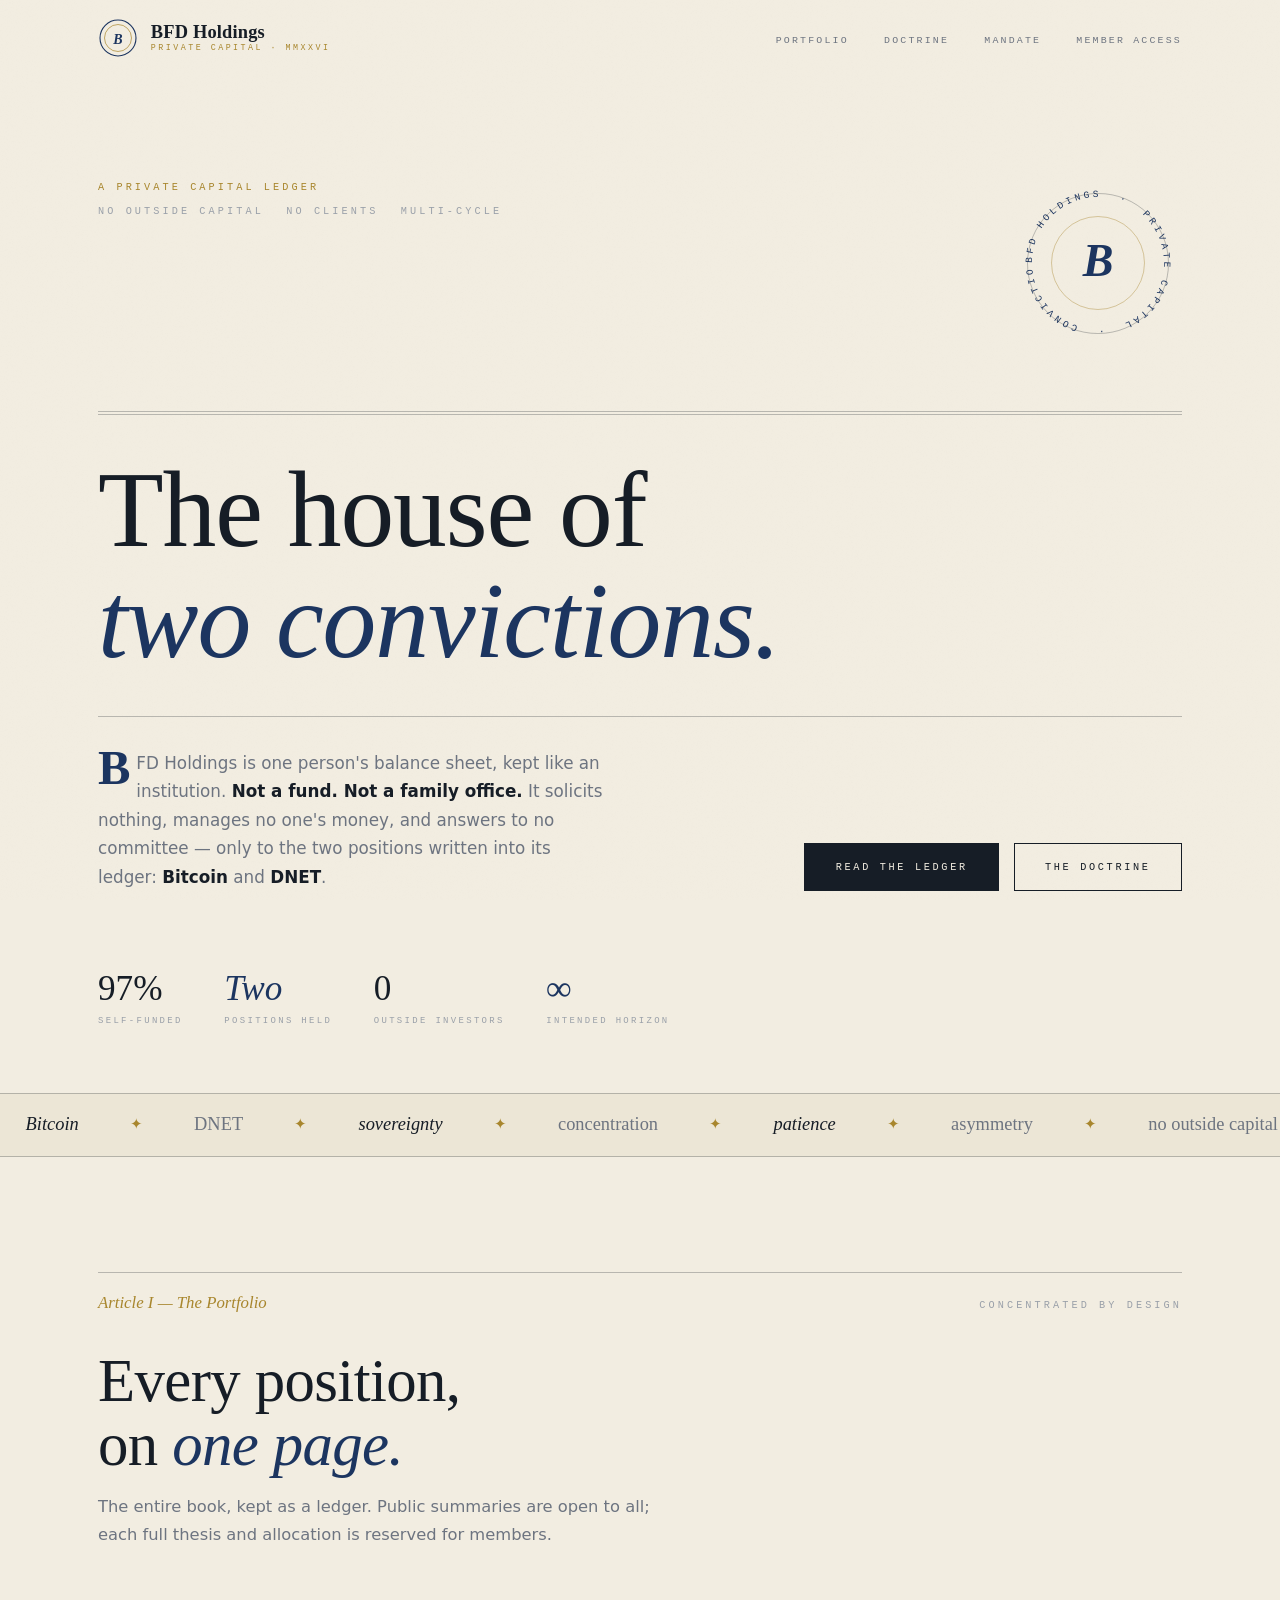
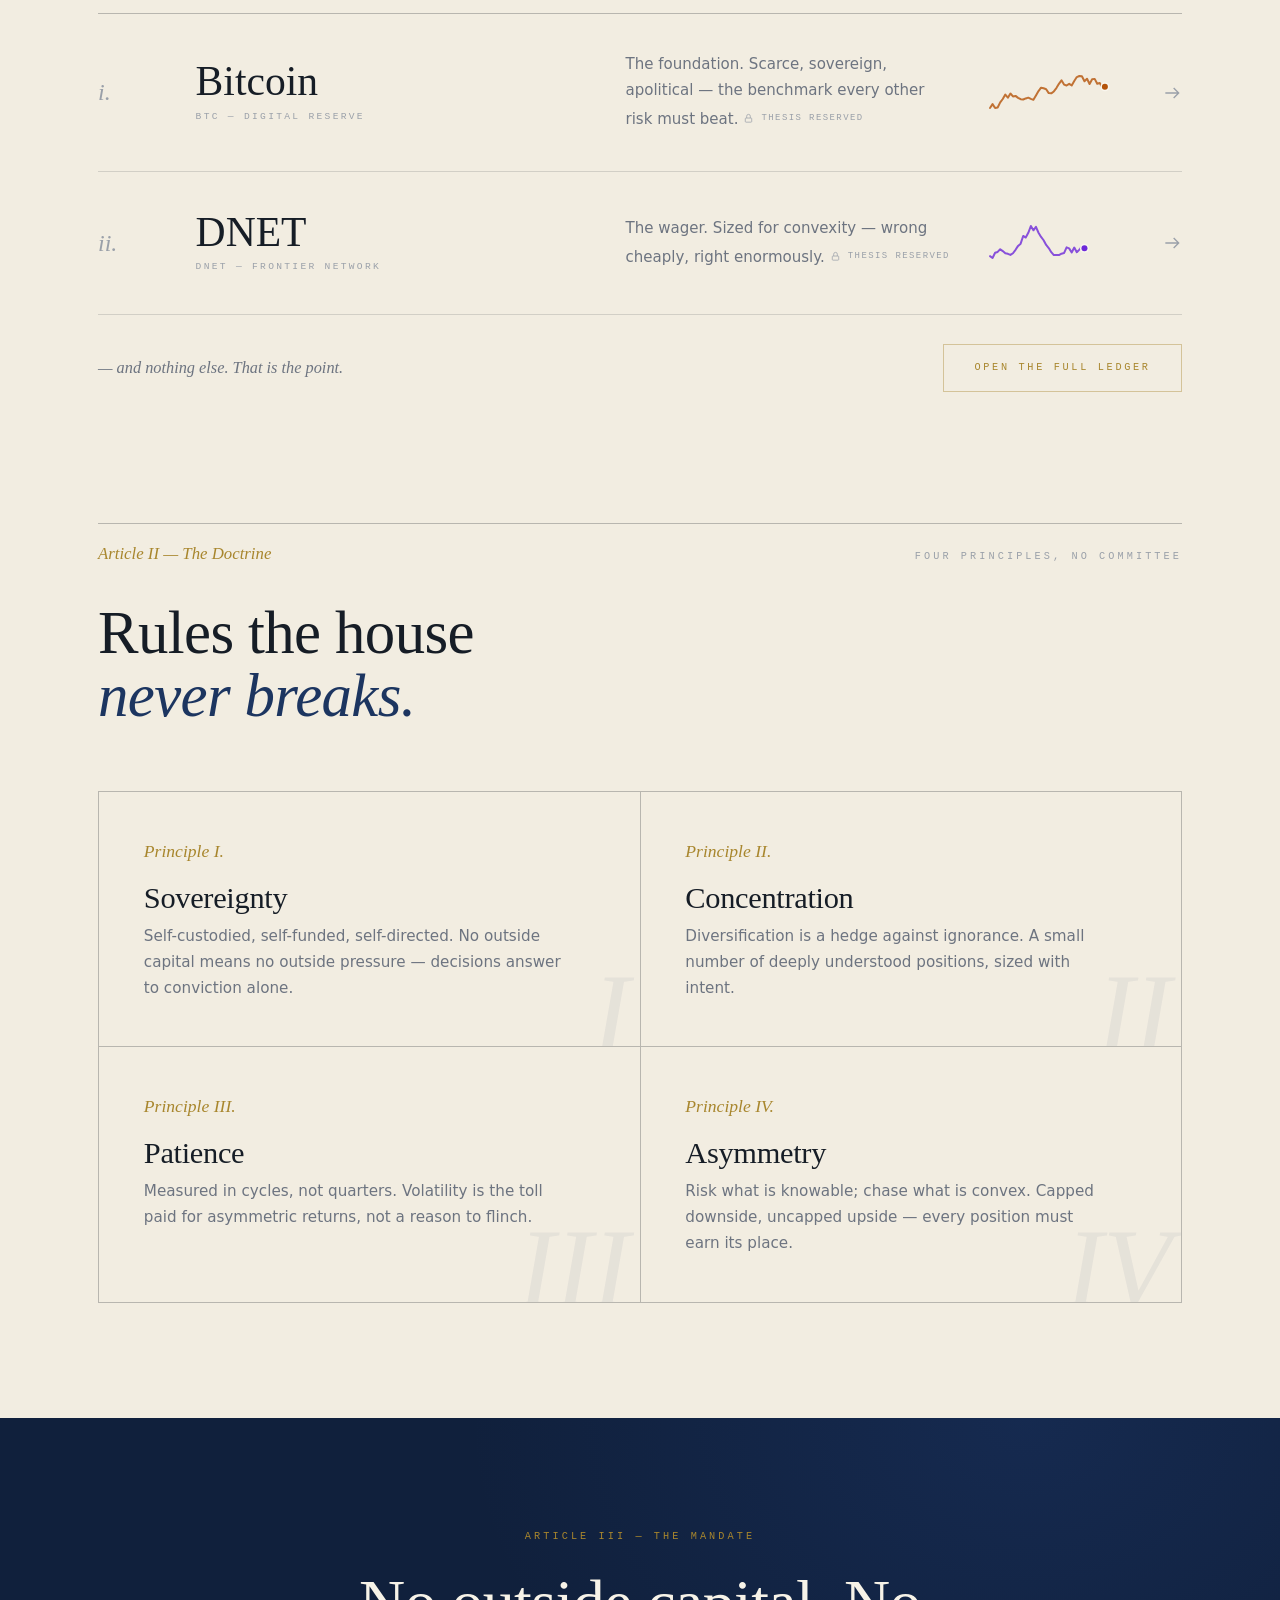
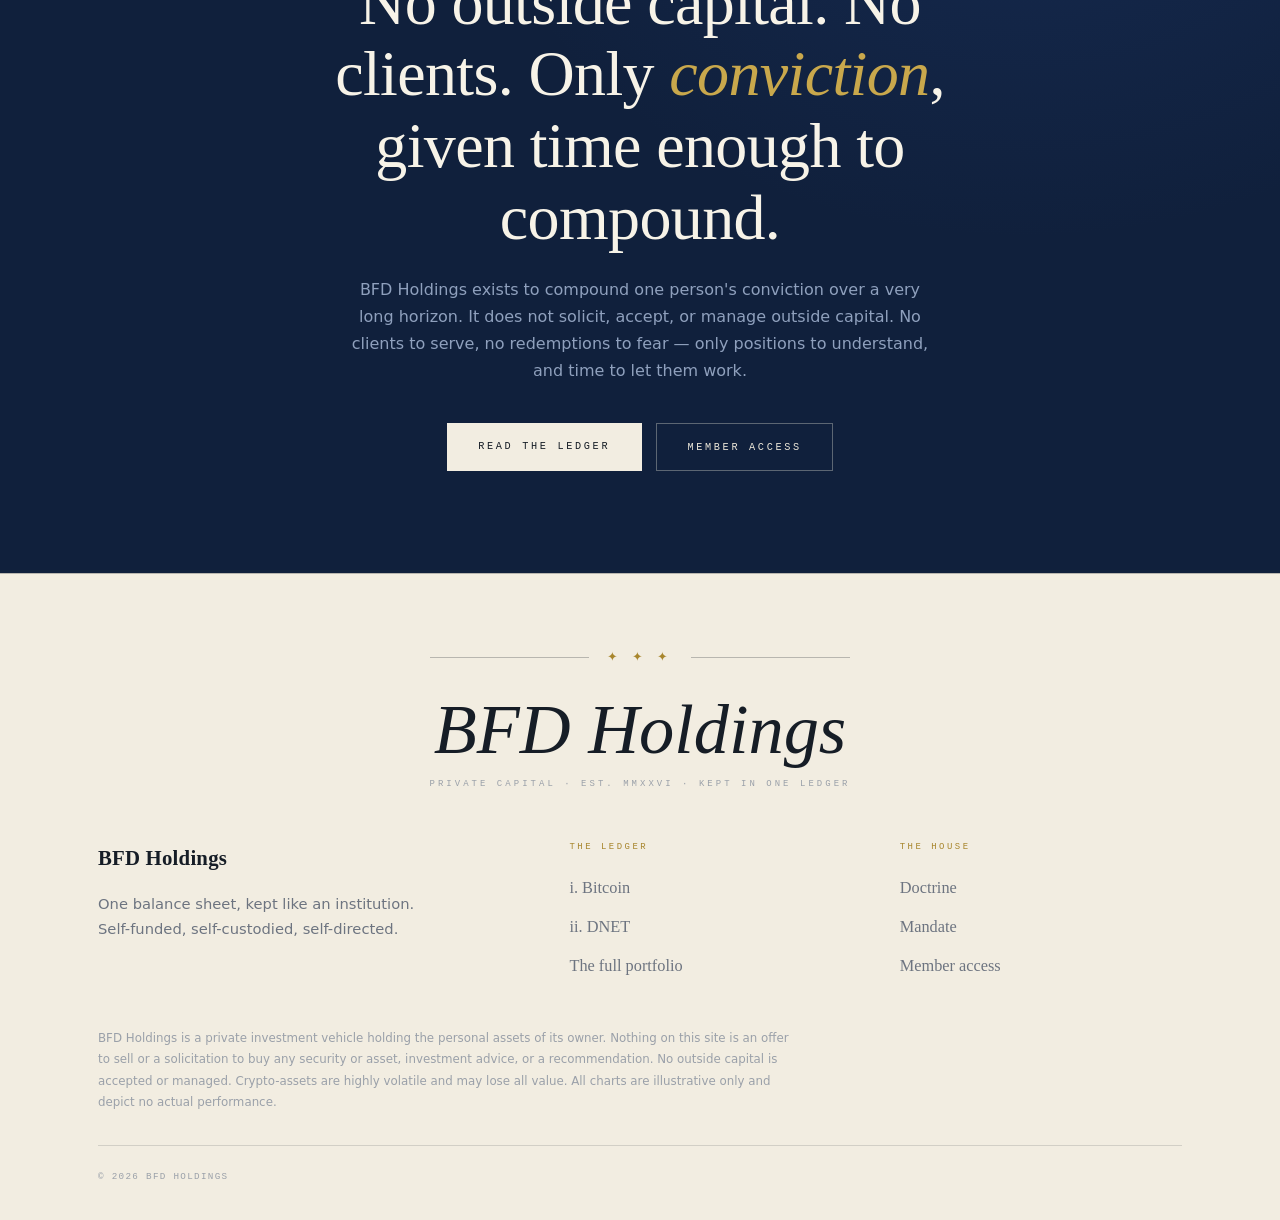
==== commit 12f9ff90: "Self-host fonts (EB Garamond, Inter, JetBrains Mono) Serve latin woff2 subsets from assets/fonts wit" ====
--- a/index.html
+++ b/index.html
@@ -5,9 +5,7 @@
   <meta name="viewport" content="width=device-width, initial-scale=1.0" />
   <title>BFD Holdings — A Private Capital Ledger</title>
   <meta name="description" content="BFD Holdings is a private investment vehicle — one balance sheet, two convictions, no outside capital. Bitcoin and DNET, held through cycles." />
-  <link rel="preconnect" href="https://fonts.googleapis.com" />
-  <link rel="preconnect" href="https://fonts.gstatic.com" crossorigin />
-  <link href="https://fonts.googleapis.com/css2?family=EB+Garamond:ital,wght@0,400;0,500;0,600;1,400;1,500;1,600&family=Inter:wght@400;500&family=JetBrains+Mono:wght@400;500&display=swap" rel="stylesheet" />
+  <link rel="stylesheet" href="assets/css/fonts.css" />
   <link rel="stylesheet" href="assets/css/style.css" />
   <link rel="icon" href="data:image/svg+xml,<svg xmlns='http://www.w3.org/2000/svg' viewBox='0 0 32 32'><rect width='32' height='32' fill='%23f2ede1'/><circle cx='16' cy='16' r='12' fill='none' stroke='%231c3560' stroke-width='1.4'/><circle cx='16' cy='16' r='8.5' fill='none' stroke='%23a8862d' stroke-width='.8'/><text x='50%25' y='56%25' text-anchor='middle' dominant-baseline='middle' font-family='Georgia,serif' font-style='italic' font-weight='600' font-size='12' fill='%231c3560'>B</text></svg>" />
 </head>
--- a/assets/css/fonts.css
+++ b/assets/css/fonts.css
@@ -0,0 +1,70 @@
+@font-face {
+  font-family: 'EB Garamond';
+  font-style: italic;
+  font-weight: 400;
+  font-display: swap;
+  src: url('../fonts/EBGaramond-400i.woff2') format('woff2');
+}
+@font-face {
+  font-family: 'EB Garamond';
+  font-style: italic;
+  font-weight: 500;
+  font-display: swap;
+  src: url('../fonts/EBGaramond-500i.woff2') format('woff2');
+}
+@font-face {
+  font-family: 'EB Garamond';
+  font-style: italic;
+  font-weight: 600;
+  font-display: swap;
+  src: url('../fonts/EBGaramond-600i.woff2') format('woff2');
+}
+@font-face {
+  font-family: 'EB Garamond';
+  font-style: normal;
+  font-weight: 400;
+  font-display: swap;
+  src: url('../fonts/EBGaramond-400.woff2') format('woff2');
+}
+@font-face {
+  font-family: 'EB Garamond';
+  font-style: normal;
+  font-weight: 500;
+  font-display: swap;
+  src: url('../fonts/EBGaramond-500.woff2') format('woff2');
+}
+@font-face {
+  font-family: 'EB Garamond';
+  font-style: normal;
+  font-weight: 600;
+  font-display: swap;
+  src: url('../fonts/EBGaramond-600.woff2') format('woff2');
+}
+@font-face {
+  font-family: 'Inter';
+  font-style: normal;
+  font-weight: 400;
+  font-display: swap;
+  src: url('../fonts/Inter-400.woff2') format('woff2');
+}
+@font-face {
+  font-family: 'Inter';
+  font-style: normal;
+  font-weight: 500;
+  font-display: swap;
+  src: url('../fonts/Inter-500.woff2') format('woff2');
+}
+@font-face {
+  font-family: 'JetBrains Mono';
+  font-style: normal;
+  font-weight: 400;
+  font-display: swap;
+  src: url('../fonts/JetBrainsMono-400.woff2') format('woff2');
+}
+@font-face {
+  font-family: 'JetBrains Mono';
+  font-style: normal;
+  font-weight: 500;
+  font-display: swap;
+  src: url('../fonts/JetBrainsMono-500.woff2') format('woff2');
+}
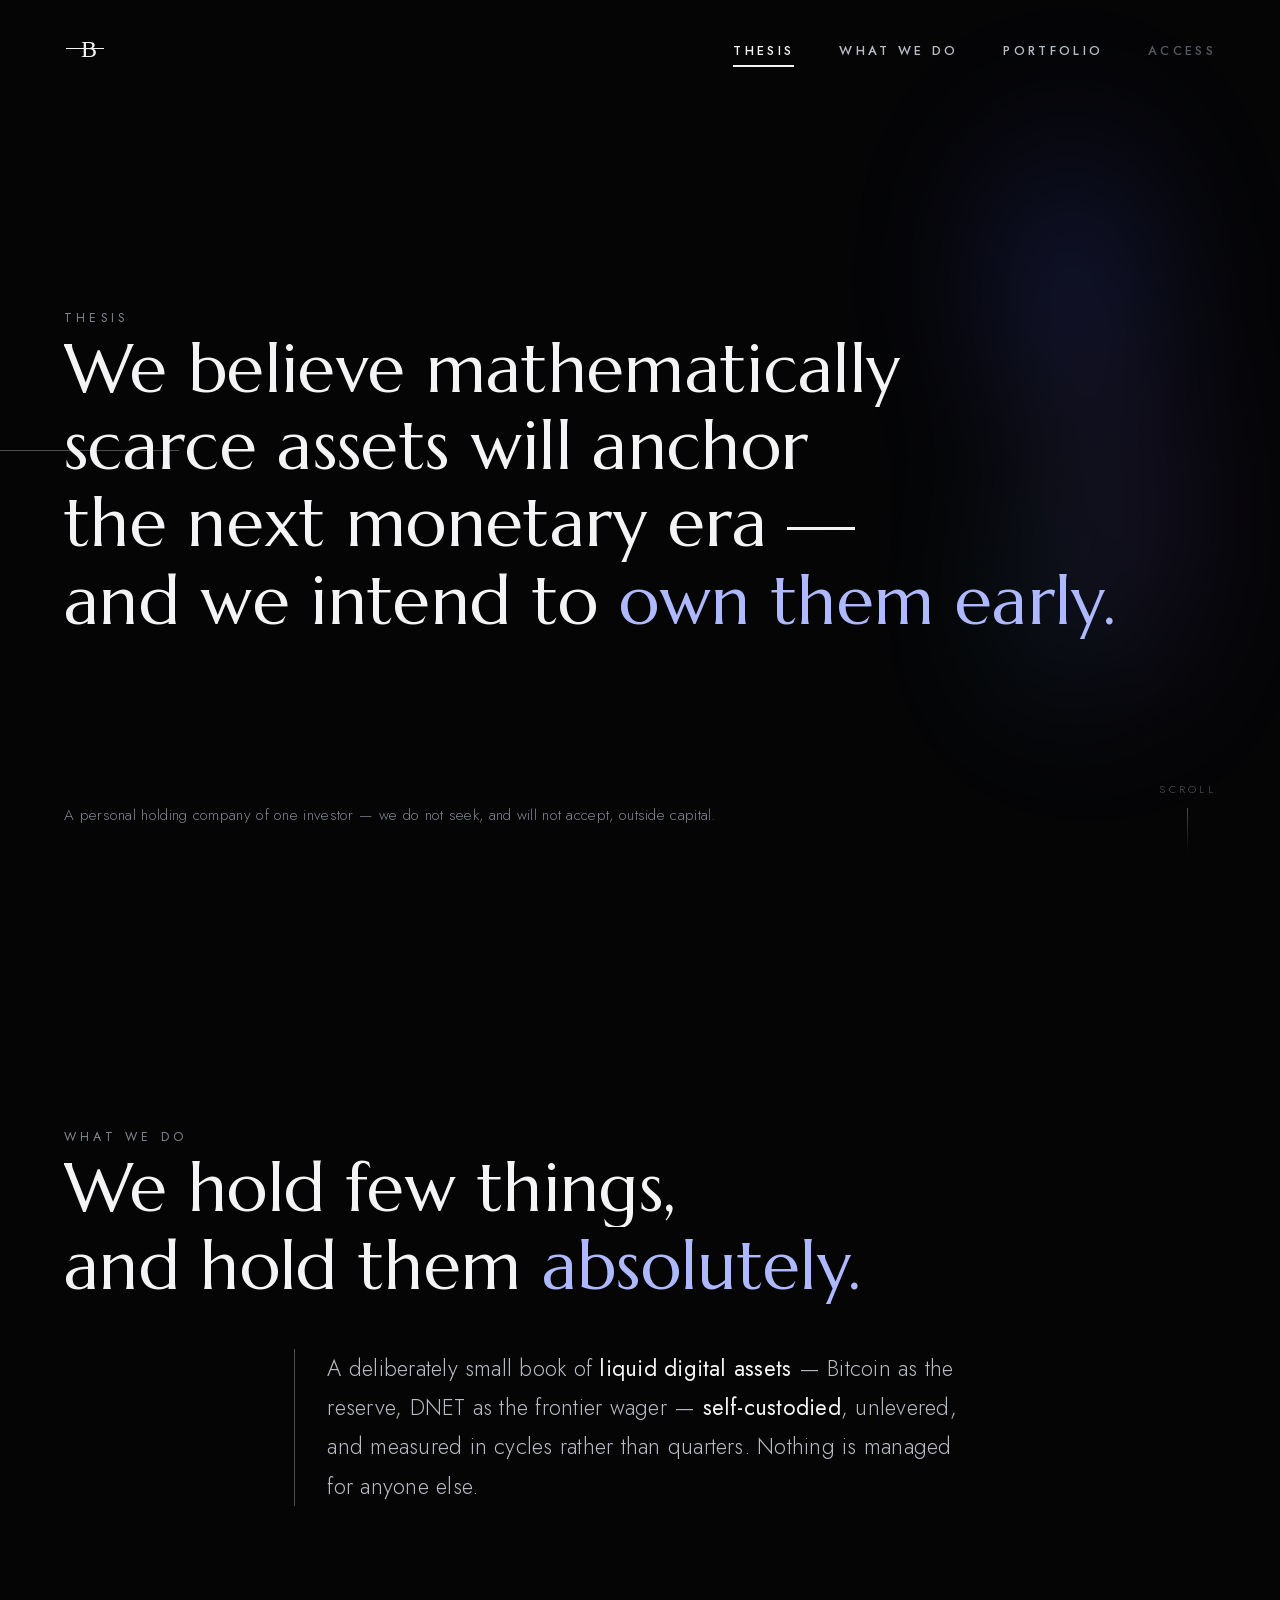
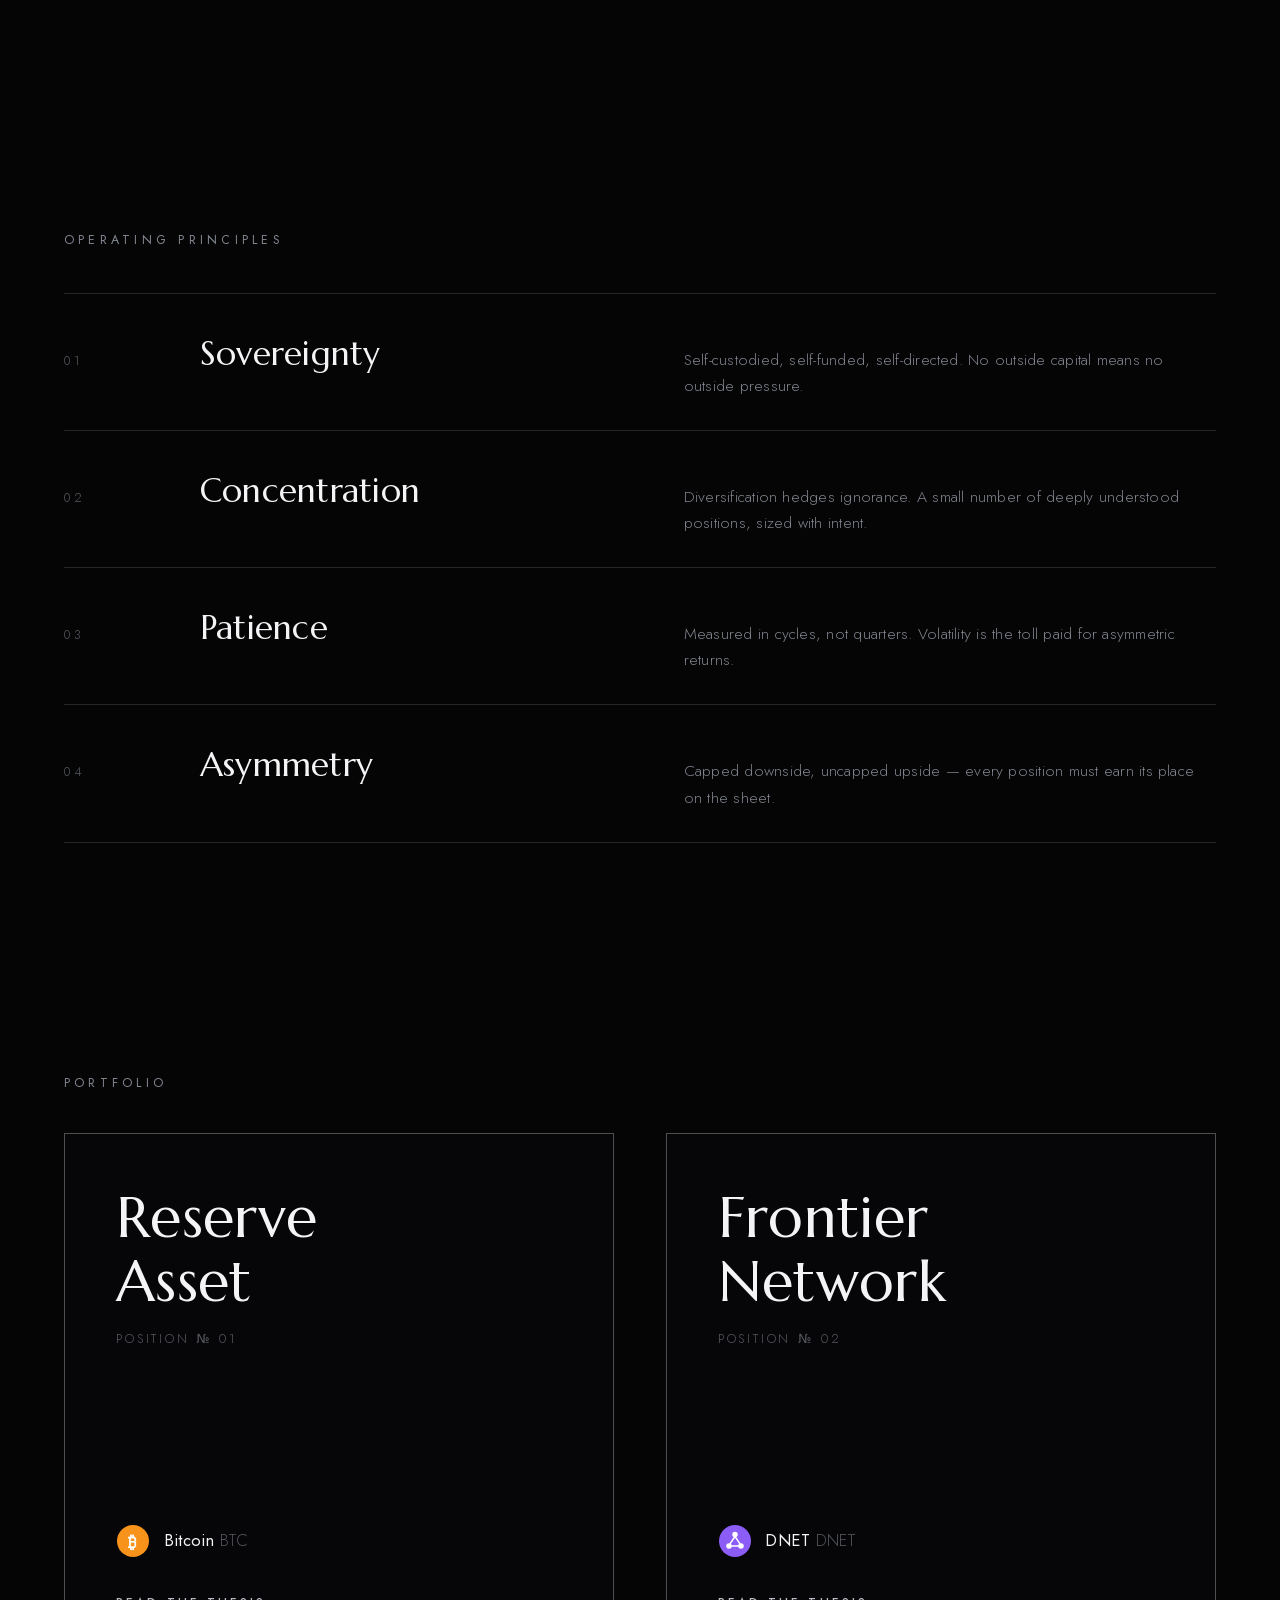
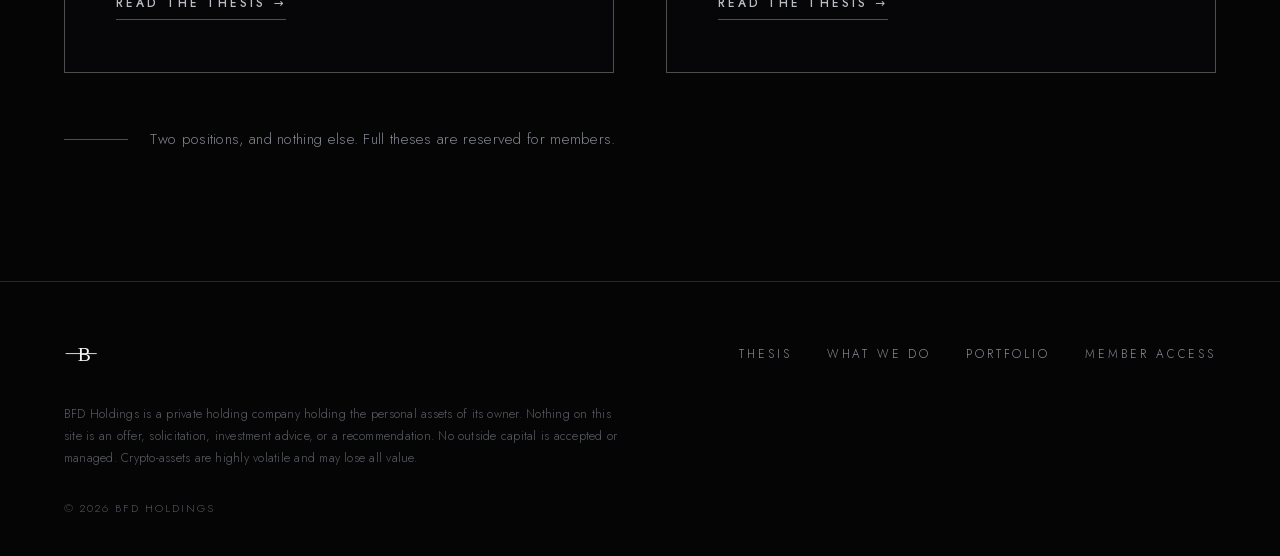
==== commit 7bc107e4: "Redesign v7: statement-noir identity Rebuild around a statement-per-screen structure on near-black, " ====
--- a/index.html
+++ b/index.html
@@ -3,250 +3,161 @@
 <head>
   <meta charset="UTF-8" />
   <meta name="viewport" content="width=device-width, initial-scale=1.0" />
-  <title>BFD Holdings — A Private Capital Ledger</title>
-  <meta name="description" content="BFD Holdings is a private investment vehicle — one balance sheet, two convictions, no outside capital. Bitcoin and DNET, held through cycles." />
+  <title>BFD Holdings — Private Holding Company</title>
+  <meta name="description" content="BFD Holdings is a personal holding company. We believe mathematically scarce assets will anchor the next monetary era. We do not seek any outside capital." />
   <link rel="stylesheet" href="assets/css/fonts.css" />
   <link rel="stylesheet" href="assets/css/style.css" />
-  <link rel="icon" href="data:image/svg+xml,<svg xmlns='http://www.w3.org/2000/svg' viewBox='0 0 32 32'><rect width='32' height='32' fill='%23f2ede1'/><circle cx='16' cy='16' r='12' fill='none' stroke='%231c3560' stroke-width='1.4'/><circle cx='16' cy='16' r='8.5' fill='none' stroke='%23a8862d' stroke-width='.8'/><text x='50%25' y='56%25' text-anchor='middle' dominant-baseline='middle' font-family='Georgia,serif' font-style='italic' font-weight='600' font-size='12' fill='%231c3560'>B</text></svg>" />
+  <link rel="icon" href="data:image/svg+xml,<svg xmlns='http://www.w3.org/2000/svg' viewBox='0 0 32 32'><rect width='32' height='32' fill='%23050506'/><line x1='3' y1='16.5' x2='29' y2='16.5' stroke='%23f4f4f6' stroke-width='1'/><text x='17' y='23' text-anchor='middle' font-family='Georgia,serif' font-size='17' fill='%23f4f4f6'>B</text></svg>" />
 </head>
 <body>
+
+  <!-- aurora light flare -->
+  <div class="aurora" aria-hidden="true"><i></i><i></i><i></i><i></i></div>
 
   <!-- ===================== NAV ===================== -->
   <nav class="nav" id="nav">
     <div class="wrap nav__inner">
-      <a href="index.html" class="brand">
-        <span class="brand__seal">
-          <svg viewBox="0 0 40 40" fill="none">
-            <circle cx="20" cy="20" r="18" stroke="currentColor" stroke-width="1.1"/>
-            <circle cx="20" cy="20" r="13.5" stroke="#a8862d" stroke-width=".7"/>
-            <text x="20" y="25.5" text-anchor="middle" font-family="Georgia,serif" font-style="italic" font-weight="600" font-size="14" fill="currentColor">B</text>
-          </svg>
-        </span>
-        <span class="brand__txt">
-          <span class="brand__name">BFD Holdings</span>
-          <span class="brand__sub">Private Capital · MMXXVI</span>
-        </span>
+      <a href="index.html" class="brand" aria-label="BFD Holdings">
+        <svg viewBox="0 0 44 44" fill="none" aria-hidden="true">
+          <line x1="2" y1="21.5" x2="40" y2="21.5" stroke="currentColor" stroke-width="1.1"/>
+          <text x="25" y="30" text-anchor="middle" font-family="Georgia,serif" font-size="24" fill="currentColor">B</text>
+        </svg>
       </a>
       <ul class="nav__links">
+        <li><a href="#thesis">Thesis</a></li>
+        <li><a href="#what">What we do</a></li>
         <li><a href="portfolio.html">Portfolio</a></li>
-        <li><a href="#doctrine">Doctrine</a></li>
-        <li><a href="#mandate">Mandate</a></li>
-        <li><a href="#" data-unlock>Member access</a></li>
+        <li><a href="#" class="is-lock" data-unlock>Access</a></li>
       </ul>
       <button class="burger" id="burger" aria-label="Menu"><span></span><span></span><span></span></button>
     </div>
   </nav>
 
   <div class="mobile-nav" id="mobile-nav">
+    <a href="#thesis">Thesis</a>
+    <a href="#what">What we do</a>
     <a href="portfolio.html">Portfolio</a>
-    <a href="#doctrine">Doctrine</a>
-    <a href="#mandate">Mandate</a>
-    <a href="#" data-unlock>Member access</a>
+    <a href="#" data-unlock>Access</a>
   </div>
 
-  <!-- ===================== HERO — letterhead ===================== -->
-  <header class="hero">
+  <!-- ===================== 01 · THESIS ===================== -->
+  <header class="stmt stmt--hero" id="thesis">
+    <span class="edge-rule" aria-hidden="true"></span>
     <div class="wrap">
-      <div class="hero__head">
-        <div class="hero__meta">
-          <span class="label label--gold">A private capital ledger</span>
-          <div class="row">
-            <span class="label label--faint">No outside capital</span>
-            <span class="label label--faint">No clients</span>
-            <span class="label label--faint">Multi-cycle</span>
-          </div>
-        </div>
-
-        <!-- rotating seal -->
-        <div class="seal" aria-hidden="true">
-          <svg class="seal__ring" viewBox="0 0 168 168">
-            <defs>
-              <path id="sealcirc" d="M84,84 m-66,0 a66,66 0 1,1 132,0 a66,66 0 1,1 -132,0"/>
-            </defs>
-            <text>
-              <textPath href="#sealcirc">BFD HOLDINGS&#160;&#160;·&#160;&#160;PRIVATE CAPITAL&#160;&#160;·&#160;&#160;CONVICTION&#160;&#160;·&#160;&#160;COMPOUNDED&#160;&#160;·&#160;&#160;</textPath>
-            </text>
-          </svg>
-          <div class="seal__core"><span>B</span></div>
-        </div>
-      </div>
-
-      <hr class="rule rule--double rule-draw" />
-
-      <h1 class="hero__title">
-        <span class="line"><span>The house of</span></span>
-        <span class="line"><span><em>two convictions.</em></span></span>
+      <span class="label">Thesis</span>
+      <h1 class="stmt__title">
+        <span class="line"><span>We believe mathematically</span></span>
+        <span class="line"><span>scarce assets will anchor</span></span>
+        <span class="line"><span>the next monetary era —</span></span>
+        <span class="line"><span>and we intend to <span class="hl">own them early.</span></span></span>
       </h1>
-
-      <hr class="rule rule-draw" data-delay="200" />
-
-      <div class="hero__foot">
-        <p class="hero__desc">
-          <span class="drop">B</span>FD Holdings is one person's balance sheet, kept like an
-          institution. <strong>Not a fund. Not a family office.</strong> It solicits nothing,
-          manages no one's money, and answers to no committee — only to the two positions
-          written into its ledger: <strong>Bitcoin</strong> and <strong>DNET</strong>.
-        </p>
-        <div class="hero__actions">
-          <a href="portfolio.html" class="btn">Read the ledger</a>
-          <a href="#doctrine" class="btn btn--ghost">The doctrine</a>
-        </div>
-      </div>
-
-      <div class="hero__ledgerline">
-        <div class="lstat"><div class="v"><span data-count="100" data-suf="%">100%</span></div><div class="k">Self-funded</div></div>
-        <div class="lstat"><div class="v"><i>Two</i></div><div class="k">Positions held</div></div>
-        <div class="lstat"><div class="v"><span data-count="0">0</span></div><div class="k">Outside investors</div></div>
-        <div class="lstat"><div class="v"><i>∞</i></div><div class="k">Intended horizon</div></div>
+    </div>
+    <div class="stmt__foot">
+      <div class="wrap">
+        <p class="footnote">A personal holding company of one investor — we do not seek, and will not accept, outside capital.</p>
+        <span class="cue">Scroll<i></i></span>
       </div>
     </div>
   </header>
 
-  <!-- ===================== TAPE ===================== -->
-  <div class="tape" aria-hidden="true">
-    <div class="tape__track">
-      <span class="tape__item"><em>Bitcoin</em> <span class="fl">✦</span> DNET <span class="fl">✦</span> <em>sovereignty</em> <span class="fl">✦</span> concentration <span class="fl">✦</span> <em>patience</em> <span class="fl">✦</span> asymmetry <span class="fl">✦</span> no outside capital <span class="fl">✦</span>&#160;</span>
-      <span class="tape__item"><em>Bitcoin</em> <span class="fl">✦</span> DNET <span class="fl">✦</span> <em>sovereignty</em> <span class="fl">✦</span> concentration <span class="fl">✦</span> <em>patience</em> <span class="fl">✦</span> asymmetry <span class="fl">✦</span> no outside capital <span class="fl">✦</span>&#160;</span>
+  <!-- ===================== 02 · WHAT WE DO ===================== -->
+  <section class="stmt" id="what">
+    <div class="wrap">
+      <span class="label">What we do</span>
+      <h2 class="stmt__title">
+        <span class="line"><span>We hold few things,</span></span>
+        <span class="line"><span>and hold them <span class="hl">absolutely.</span></span></span>
+      </h2>
+      <p class="stmt__body reveal">
+        A deliberately small book of <b>liquid digital assets</b> — Bitcoin as the reserve,
+        DNET as the frontier wager — <b>self-custodied</b>, unlevered, and measured in
+        cycles rather than quarters. Nothing is managed for anyone else.
+      </p>
     </div>
-  </div>
+  </section>
 
-  <!-- ===================== LEDGER (portfolio) ===================== -->
-  <section class="section" id="holdings">
+  <!-- ===================== PRINCIPLES ===================== -->
+  <section class="principles" id="principles">
     <div class="wrap">
-      <div class="shead reveal">
-        <div class="shead__rule">
-          <span class="shead__no">Article I — The Portfolio</span>
-          <span class="label label--faint">Concentrated by design</span>
-        </div>
-        <h2 class="shead__title">Every position,<br>on <em>one page.</em></h2>
-        <p class="shead__sub">The entire book, kept as a ledger. Public summaries are open to all; each full thesis and allocation is reserved for members.</p>
+      <span class="label">Operating principles</span>
+      <div class="prow reveal">
+        <span class="prow__no">01</span>
+        <span class="prow__name">Sovereignty</span>
+        <span class="prow__text">Self-custodied, self-funded, self-directed. No outside capital means no outside pressure.</span>
       </div>
-
-      <div class="ledger reveal">
-        <a href="portfolio.html#btc" class="ledger__row">
-          <span class="ledger__no">i.</span>
-          <span>
-            <span class="ledger__name">Bitcoin</span>
-            <span class="ledger__tick" style="display:block;">BTC — digital reserve</span>
-          </span>
-          <span class="ledger__role">The foundation. Scarce, sovereign, apolitical — the benchmark every other risk must beat.
-            <span class="ledger__lock" style="display:inline-flex;"><svg viewBox="0 0 24 24" fill="none" stroke="currentColor" stroke-width="1.6"><rect x="5" y="11" width="14" height="9" rx="1.5"/><path d="M8 11V7a4 4 0 0 1 8 0v4"/></svg> thesis reserved</span>
-          </span>
-          <canvas class="ledger__spark" data-spark="btc" aria-hidden="true"></canvas>
-          <svg class="ledger__arrow" viewBox="0 0 24 24" fill="none" stroke="currentColor" stroke-width="1.6"><path d="M4 12h16M14 6l6 6-6 6"/></svg>
-        </a>
-
-        <a href="portfolio.html#dnet" class="ledger__row">
-          <span class="ledger__no">ii.</span>
-          <span>
-            <span class="ledger__name">DNET</span>
-            <span class="ledger__tick" style="display:block;">DNET — frontier network</span>
-          </span>
-          <span class="ledger__role">The wager. Sized for convexity — wrong cheaply, right enormously.
-            <span class="ledger__lock" style="display:inline-flex;"><svg viewBox="0 0 24 24" fill="none" stroke="currentColor" stroke-width="1.6"><rect x="5" y="11" width="14" height="9" rx="1.5"/><path d="M8 11V7a4 4 0 0 1 8 0v4"/></svg> thesis reserved</span>
-          </span>
-          <canvas class="ledger__spark" data-spark="dnet" aria-hidden="true"></canvas>
-          <svg class="ledger__arrow" viewBox="0 0 24 24" fill="none" stroke="currentColor" stroke-width="1.6"><path d="M4 12h16M14 6l6 6-6 6"/></svg>
-        </a>
-
-        <div class="ledger__foot">
-          <span class="note">— and nothing else. That is the point.</span>
-          <a href="portfolio.html" class="btn btn--gold">Open the full ledger</a>
-        </div>
+      <div class="prow reveal" data-delay="60">
+        <span class="prow__no">02</span>
+        <span class="prow__name">Concentration</span>
+        <span class="prow__text">Diversification hedges ignorance. A small number of deeply understood positions, sized with intent.</span>
+      </div>
+      <div class="prow reveal" data-delay="120">
+        <span class="prow__no">03</span>
+        <span class="prow__name">Patience</span>
+        <span class="prow__text">Measured in cycles, not quarters. Volatility is the toll paid for asymmetric returns.</span>
+      </div>
+      <div class="prow reveal" data-delay="180">
+        <span class="prow__no">04</span>
+        <span class="prow__name">Asymmetry</span>
+        <span class="prow__text">Capped downside, uncapped upside — every position must earn its place on the sheet.</span>
       </div>
     </div>
   </section>
 
-  <!-- ===================== DOCTRINE ===================== -->
-  <section class="section" id="doctrine" style="padding-top:1rem;">
+  <!-- ===================== PORTFOLIO ===================== -->
+  <section class="pf" id="portfolio">
     <div class="wrap">
-      <div class="shead reveal">
-        <div class="shead__rule">
-          <span class="shead__no">Article II — The Doctrine</span>
-          <span class="label label--faint">Four principles, no committee</span>
-        </div>
-        <h2 class="shead__title">Rules the house<br><em>never breaks.</em></h2>
+      <span class="label">Portfolio</span>
+      <div class="pf__grid">
+        <a class="plate reveal" href="portfolio.html#btc">
+          <h3 class="plate__title">Reserve<br>Asset</h3>
+          <div class="plate__note">Position № 01</div>
+          <div class="plate__assets">
+            <span class="coin">
+              <svg class="coin__ic" viewBox="0 0 34 34" aria-hidden="true"><circle cx="17" cy="17" r="16" fill="#f7931a"/><text x="17" y="23.5" text-anchor="middle" font-family="Georgia,serif" font-weight="700" font-size="17" fill="#fff">₿</text></svg>
+              <span><span class="coin__name">Bitcoin</span><span class="coin__tkr">BTC</span></span>
+            </span>
+          </div>
+          <span class="plate__cta">Read the thesis →</span>
+        </a>
+
+        <a class="plate reveal" data-delay="100" href="portfolio.html#dnet">
+          <h3 class="plate__title">Frontier<br>Network</h3>
+          <div class="plate__note">Position № 02</div>
+          <div class="plate__assets">
+            <span class="coin">
+              <svg class="coin__ic" viewBox="0 0 34 34" aria-hidden="true"><circle cx="17" cy="17" r="16" fill="#8b5cf6"/><g stroke="#fff" stroke-width="1.5" fill="#fff"><circle cx="17" cy="10.5" r="2"/><circle cx="11" cy="22" r="2"/><circle cx="23" cy="22" r="2"/><path d="M17 12.5l-5.2 7.6M17 12.5l5.2 7.6M13 22h8" fill="none"/></g></svg>
+              <span><span class="coin__name">DNET</span><span class="coin__tkr">DNET</span></span>
+            </span>
+          </div>
+          <span class="plate__cta">Read the thesis →</span>
+        </a>
       </div>
-
-      <div class="doctrine__grid reveal">
-        <div class="principle" data-numeral="I">
-          <div class="principle__no">Principle I.</div>
-          <h3>Sovereignty</h3>
-          <p>Self-custodied, self-funded, self-directed. No outside capital means no outside pressure — decisions answer to conviction alone.</p>
-        </div>
-        <div class="principle" data-numeral="II">
-          <div class="principle__no">Principle II.</div>
-          <h3>Concentration</h3>
-          <p>Diversification is a hedge against ignorance. A small number of deeply understood positions, sized with intent.</p>
-        </div>
-        <div class="principle" data-numeral="III">
-          <div class="principle__no">Principle III.</div>
-          <h3>Patience</h3>
-          <p>Measured in cycles, not quarters. Volatility is the toll paid for asymmetric returns, not a reason to flinch.</p>
-        </div>
-        <div class="principle" data-numeral="IV">
-          <div class="principle__no">Principle IV.</div>
-          <h3>Asymmetry</h3>
-          <p>Risk what is knowable; chase what is convex. Capped downside, uncapped upside — every position must earn its place.</p>
-        </div>
-      </div>
-    </div>
-  </section>
-
-  <!-- ===================== MANDATE ===================== -->
-  <section class="band" id="mandate">
-    <div class="wrap band__inner">
-      <span class="label">Article III — The Mandate</span>
-      <h2 class="band__title">No outside capital. No clients. Only <em>conviction</em>, given time enough to compound.</h2>
-      <p>
-        BFD Holdings exists to compound one person's conviction over a very long horizon.
-        It does not solicit, accept, or manage outside capital. No clients to serve, no
-        redemptions to fear — only positions to understand, and time to let them work.
-      </p>
-      <div class="band__actions">
-        <a href="portfolio.html" class="btn btn--light">Read the ledger</a>
-        <button class="btn btn--outline-light" data-unlock>Member access</button>
-      </div>
+      <p class="pf__footnote footnote">Two positions, and nothing else. Full theses are reserved for members.</p>
     </div>
   </section>
 
   <!-- ===================== FOOTER ===================== -->
   <footer class="footer">
     <div class="wrap">
-      <div class="footer__sign reveal">
-        <div class="orn"><span>✦ ✦ ✦</span></div>
-        <div class="footer__wordmark">BFD Holdings</div>
-        <div class="footer__est">Private capital · Est. MMXXVI · Kept in one ledger</div>
-      </div>
-
-      <div class="footer__top">
-        <div class="footer__brand">
-          <span class="brand__name" style="font-size:1.3rem;">BFD Holdings</span>
-          <p>One balance sheet, kept like an institution. Self-funded, self-custodied, self-directed.</p>
-        </div>
-        <div class="footer__col">
-          <h4>The ledger</h4>
-          <ul>
-            <li><a href="portfolio.html#btc">i. Bitcoin</a></li>
-            <li><a href="portfolio.html#dnet">ii. DNET</a></li>
-            <li><a href="portfolio.html">The full portfolio</a></li>
-          </ul>
-        </div>
-        <div class="footer__col">
-          <h4>The house</h4>
-          <ul>
-            <li><a href="#doctrine">Doctrine</a></li>
-            <li><a href="#mandate">Mandate</a></li>
-            <li><a href="#" data-unlock>Member access</a></li>
-          </ul>
+      <div class="footer__row">
+        <a href="index.html" class="brand" aria-label="BFD Holdings">
+          <svg viewBox="0 0 44 44" fill="none" style="width:36px;height:36px;color:var(--white);" aria-hidden="true">
+            <line x1="2" y1="21.5" x2="40" y2="21.5" stroke="currentColor" stroke-width="1.1"/>
+            <text x="25" y="30" text-anchor="middle" font-family="Georgia,serif" font-size="24" fill="currentColor">B</text>
+          </svg>
+        </a>
+        <div class="footer__links">
+          <a href="#thesis">Thesis</a>
+          <a href="#what">What we do</a>
+          <a href="portfolio.html">Portfolio</a>
+          <a href="#" data-unlock>Member access</a>
         </div>
       </div>
       <p class="footer__disclaimer">
-        BFD Holdings is a private investment vehicle holding the personal assets of its owner.
-        Nothing on this site is an offer to sell or a solicitation to buy any security or asset,
-        investment advice, or a recommendation. No outside capital is accepted or managed.
-        Crypto-assets are highly volatile and may lose all value. All charts are illustrative
-        only and depict no actual performance.
+        BFD Holdings is a private holding company holding the personal assets of its owner.
+        Nothing on this site is an offer, solicitation, investment advice, or a recommendation.
+        No outside capital is accepted or managed. Crypto-assets are highly volatile and may
+        lose all value.
       </p>
       <div class="footer__bottom">
         <p>© <span id="year">2026</span> BFD Holdings</p>
@@ -261,11 +172,11 @@
     <div class="modal__card">
       <button class="modal__close" data-close aria-label="Close">×</button>
       <h3 class="modal__title">Member access</h3>
-      <p class="modal__text">Enter your access code to unlock every thesis and allocation in the ledger.</p>
+      <p class="modal__text">Enter your access code to unlock every thesis and allocation.</p>
       <form id="pw-form">
         <input class="modal__input" id="pw-input" type="text" placeholder="Access code" autocomplete="off" spellcheck="false" />
         <div class="modal__error" id="pw-error"></div>
-        <button type="submit" class="btn" style="width:100%;">Unlock</button>
+        <button type="submit" class="btn btn--solid" style="width:100%;">Unlock</button>
       </form>
       <p class="modal__hint">No code? <a href="mailto:access@bfdholdings.example">Request access →</a></p>
     </div>
--- a/assets/css/fonts.css
+++ b/assets/css/fonts.css
@@ -1,70 +1,28 @@
 @font-face {
-  font-family: 'EB Garamond';
-  font-style: italic;
-  font-weight: 400;
+  font-family: 'Jost';
+  font-style: normal;
+  font-weight: 300;
   font-display: swap;
-  src: url('../fonts/EBGaramond-400i.woff2') format('woff2');
+  src: url('../fonts/Jost-300.woff2') format('woff2');
 }
 @font-face {
-  font-family: 'EB Garamond';
-  font-style: italic;
-  font-weight: 500;
-  font-display: swap;
-  src: url('../fonts/EBGaramond-500i.woff2') format('woff2');
-}
-@font-face {
-  font-family: 'EB Garamond';
-  font-style: italic;
-  font-weight: 600;
-  font-display: swap;
-  src: url('../fonts/EBGaramond-600i.woff2') format('woff2');
-}
-@font-face {
-  font-family: 'EB Garamond';
+  font-family: 'Jost';
   font-style: normal;
   font-weight: 400;
   font-display: swap;
-  src: url('../fonts/EBGaramond-400.woff2') format('woff2');
+  src: url('../fonts/Jost-400.woff2') format('woff2');
 }
 @font-face {
-  font-family: 'EB Garamond';
+  font-family: 'Jost';
   font-style: normal;
   font-weight: 500;
   font-display: swap;
-  src: url('../fonts/EBGaramond-500.woff2') format('woff2');
+  src: url('../fonts/Jost-500.woff2') format('woff2');
 }
 @font-face {
-  font-family: 'EB Garamond';
-  font-style: normal;
-  font-weight: 600;
-  font-display: swap;
-  src: url('../fonts/EBGaramond-600.woff2') format('woff2');
-}
-@font-face {
-  font-family: 'Inter';
+  font-family: 'Marcellus';
   font-style: normal;
   font-weight: 400;
   font-display: swap;
-  src: url('../fonts/Inter-400.woff2') format('woff2');
-}
-@font-face {
-  font-family: 'Inter';
-  font-style: normal;
-  font-weight: 500;
-  font-display: swap;
-  src: url('../fonts/Inter-500.woff2') format('woff2');
-}
-@font-face {
-  font-family: 'JetBrains Mono';
-  font-style: normal;
-  font-weight: 400;
-  font-display: swap;
-  src: url('../fonts/JetBrainsMono-400.woff2') format('woff2');
-}
-@font-face {
-  font-family: 'JetBrains Mono';
-  font-style: normal;
-  font-weight: 500;
-  font-display: swap;
-  src: url('../fonts/JetBrainsMono-500.woff2') format('woff2');
+  src: url('../fonts/Marcellus-400.woff2') format('woff2');
 }
--- a/assets/css/style.css
+++ b/assets/css/style.css
@@ -1,36 +1,25 @@
 /* =============================================================
-   BFD HOLDINGS — A Private Capital Ledger
-   v6 · letterhead institutional · cream / navy ink / gold leaf
+   BFD HOLDINGS — Private Holding Company
+   v7 · statement noir · black / white / blue aurora
    ============================================================= */
 
 :root {
-  --paper:    #f2ede1;
-  --paper-2:  #ece6d6;
-  --card:     #f9f6ee;
-  --ink:      #161d26;
-  --ink-2:    #3a4350;
-  --grey:     #6d7480;
-  --faint:    #9aa0a9;
-  --hair:     rgba(22,29,38,.14);
-  --hair-2:   rgba(22,29,38,.26);
-
-  --navy:     #1c3560;      /* brand */
-  --navy-br:  #2d54a3;      /* brighter accent */
-  --gold:     #a8862d;      /* gold leaf — ornament only */
-  --gold-dim: rgba(168,134,45,.4);
-  --dark:     #10203c;      /* dark band */
-  --dark-ink: #ece7d9;
-  --dark-grey:#8fa0bd;
-
-  --btc:      #b45309;
-  --dnet:     #6d28d9;
-
-  --serif: 'EB Garamond', Georgia, 'Times New Roman', serif;
-  --sans:  'Inter', system-ui, sans-serif;
-  --mono:  'JetBrains Mono', ui-monospace, monospace;
-
-  --max: 1180px;
-  --pad: clamp(1.3rem, 4vw, 3rem);
+  --black:  #050506;
+  --white:  #f4f4f6;
+  --dim:    #b9bcc4;
+  --grey:   #82868f;
+  --faint:  #55585f;
+  --hair:   rgba(244,244,246,.14);
+  --hair-2: rgba(244,244,246,.3);
+
+  --btc:  #f7931a;
+  --dnet: #8b5cf6;
+
+  --display: 'Marcellus', Georgia, serif;
+  --body: 'Jost', 'Century Gothic', system-ui, sans-serif;
+
+  --max: 1280px;
+  --pad: clamp(1.4rem, 5vw, 4rem);
   --ease: cubic-bezier(.22,.61,.36,1);
 }
 
@@ -38,337 +27,300 @@
 html { scroll-behavior: smooth; -webkit-text-size-adjust: 100%; }
 
 body {
-  font-family: var(--sans);
-  font-weight: 400;
-  background: var(--paper);
-  color: var(--ink-2);
+  font-family: var(--body);
+  font-weight: 300;
+  background: var(--black);
+  color: var(--dim);
   line-height: 1.7;
+  letter-spacing: .015em;
   overflow-x: hidden;
   -webkit-font-smoothing: antialiased;
 }
 
-/* paper texture — barely-there speckle */
-body::before {
-  content: ""; position: fixed; inset: 0; z-index: 0; pointer-events: none; opacity: .5;
-  background-image: url("data:image/svg+xml,%3Csvg xmlns='http://www.w3.org/2000/svg' width='240' height='240'%3E%3Cfilter id='p'%3E%3CfeTurbulence type='fractalNoise' baseFrequency='0.8' numOctaves='2'/%3E%3CfeColorMatrix values='0 0 0 0 0.55 0 0 0 0 0.5 0 0 0 0 0.4 0 0 0 0.035 0'/%3E%3C/filter%3E%3Crect width='240' height='240' filter='url(%23p)'/%3E%3C/svg%3E");
-}
-main, header, footer, nav, section, .modal { position: relative; z-index: 1; }
-
-::selection { background: rgba(28,53,96,.16); }
+/* film grain, extremely subtle */
+body::after {
+  content: ""; position: fixed; inset: -50%; z-index: 500; pointer-events: none;
+  background-image: url("data:image/svg+xml,%3Csvg xmlns='http://www.w3.org/2000/svg' width='280' height='280'%3E%3Cfilter id='n'%3E%3CfeTurbulence type='fractalNoise' baseFrequency='0.85' numOctaves='2'/%3E%3C/filter%3E%3Crect width='280' height='280' filter='url(%23n)' opacity='.4'/%3E%3C/svg%3E");
+  opacity: .028;
+  animation: grain 9s steps(9) infinite;
+}
+@keyframes grain {
+  0%,100% { transform: translate(0,0) } 25% { transform: translate(-3%,2%) }
+  50% { transform: translate(2%,-3%) } 75% { transform: translate(-2%,-2%) }
+}
+
+::selection { background: rgba(124,140,255,.3); color: #fff; }
 a { color: inherit; text-decoration: none; }
 img, svg, video, canvas { display: block; max-width: 100%; }
 button { font-family: inherit; cursor: pointer; background: none; border: none; color: inherit; }
 
-h1, h2, h3 { font-family: var(--serif); font-weight: 500; color: var(--ink); line-height: 1.04; letter-spacing: -.01em; }
-h1 em, h2 em, h3 em, .serif-it { font-style: italic; font-weight: 500; }
-
-/* small-caps label */
+h1, h2, h3 { font-family: var(--display); font-weight: 400; color: var(--white); line-height: 1.14; letter-spacing: .005em; }
+
+/* =============================================================
+   AURORA — drifting light flare (right side)
+   ============================================================= */
+.aurora {
+  position: fixed; top: -10%; right: -12%; width: 58vw; height: 120vh;
+  z-index: 0; pointer-events: none; filter: blur(70px); opacity: .5;
+  transition: transform 1.2s var(--ease);
+}
+.aurora i {
+  position: absolute; border-radius: 50%;
+  mix-blend-mode: screen;
+}
+.aurora i:nth-child(1) {
+  width: 46%; height: 52%; left: 28%; top: 8%;
+  background: radial-gradient(closest-side, rgba(76,92,255,.5), transparent 70%);
+  animation: drift1 26s ease-in-out infinite alternate;
+}
+.aurora i:nth-child(2) {
+  width: 34%; height: 62%; left: 42%; top: 26%;
+  background: radial-gradient(closest-side, rgba(139,92,246,.36), transparent 70%);
+  animation: drift2 34s ease-in-out infinite alternate;
+}
+.aurora i:nth-child(3) {
+  width: 24%; height: 40%; left: 36%; top: 44%;
+  background: radial-gradient(closest-side, rgba(56,189,248,.3), transparent 70%);
+  animation: drift3 22s ease-in-out infinite alternate;
+}
+.aurora i:nth-child(4) {
+  width: 10%; height: 56%; left: 47%; top: 18%;
+  background: radial-gradient(closest-side, rgba(240,242,255,.22), transparent 70%);
+  animation: drift2 40s ease-in-out infinite alternate-reverse;
+}
+@keyframes drift1 { to { transform: translate(-9%, 14%) scale(1.15); } }
+@keyframes drift2 { to { transform: translate(6%, -10%) scale(.92); } }
+@keyframes drift3 { to { transform: translate(-14%, -7%) scale(1.2); } }
+
+@media (max-width: 760px) { .aurora { width: 120vw; right: -40%; opacity: .38; } }
+
+/* content sits above aurora */
+.nav, main, header, section, footer, .modal, .mobile-nav { position: relative; z-index: 2; }
+
+/* =============================================================
+   TYPE HELPERS
+   ============================================================= */
 .label {
-  font-family: var(--mono); font-size: .64rem; font-weight: 500;
-  letter-spacing: .3em; text-transform: uppercase; color: var(--navy);
-}
-.label--gold { color: var(--gold); }
-.label--faint { color: var(--faint); }
+  font-family: var(--body); font-weight: 400;
+  font-size: .78rem; letter-spacing: .34em; text-transform: uppercase;
+  color: var(--grey);
+}
+.footnote {
+  font-size: .95rem; font-weight: 300; color: var(--grey); letter-spacing: .02em;
+}
+.footnote b { color: var(--dim); font-weight: 400; }
 
 .wrap { width: 100%; max-width: var(--max); margin-inline: auto; padding-inline: var(--pad); }
-.section { padding-block: clamp(4.5rem, 9vw, 8rem); }
-
-/* ---------- letterhead rules ---------- */
-.rule { border: 0; height: 1px; background: var(--hair-2); position: relative; }
-.rule--double { height: 4px; background: none; border-top: 1px solid var(--hair-2); border-bottom: 1px solid var(--hair-2); }
-.rule--gold { background: linear-gradient(90deg, var(--gold), rgba(168,134,45,.15)); }
-.rule-draw { transform: scaleX(0); transform-origin: left; transition: transform 1.2s var(--ease); }
-.is-visible .rule-draw, .rule-draw.is-visible { transform: scaleX(1); }
-
-/* ornament divider ✦ */
-.orn { display: flex; align-items: center; gap: 1.1rem; color: var(--gold); }
-.orn::before, .orn::after { content: ""; flex: 1; height: 1px; background: var(--hair-2); }
-.orn span { font-size: .8rem; letter-spacing: .4em; }
-
-/* ---------- buttons ---------- */
-.btn {
-  display: inline-flex; align-items: center; justify-content: center; gap: .6rem;
-  padding: .9rem 1.9rem;
-  font-family: var(--mono); font-size: .64rem; font-weight: 500;
-  letter-spacing: .26em; text-transform: uppercase;
-  color: var(--paper); background: var(--ink);
-  border: 1px solid var(--ink);
-  transition: background .35s var(--ease), color .35s var(--ease), border-color .35s;
+
+/* =============================================================
+   NAV
+   ============================================================= */
+.nav { position: fixed; inset: 0 0 auto 0; z-index: 100; padding-block: 1.7rem; transition: background .4s, padding .4s; }
+.nav.scrolled { background: rgba(5,5,6,.78); backdrop-filter: blur(14px); padding-block: 1rem; box-shadow: 0 1px 0 var(--hair); }
+.nav__inner { display: flex; align-items: center; justify-content: space-between; gap: 2rem; }
+
+.brand { display: inline-flex; align-items: center; }
+.brand svg { width: 44px; height: 44px; color: var(--white); transition: opacity .3s; }
+.brand:hover svg { opacity: .7; }
+
+.nav__links { display: flex; align-items: center; gap: clamp(1.6rem, 3.5vw, 3.2rem); list-style: none; }
+.nav__links a {
+  font-size: .8rem; font-weight: 500; letter-spacing: .26em; text-transform: uppercase;
+  color: var(--dim); padding-bottom: .45rem; position: relative; transition: color .3s;
+}
+.nav__links a::after {
+  content: ""; position: absolute; left: 0; bottom: 0; width: 100%; height: 1.5px;
+  background: var(--white); transform: scaleX(0); transform-origin: right;
+  transition: transform .45s var(--ease);
+}
+.nav__links a:hover { color: var(--white); }
+.nav__links a.active { color: var(--white); }
+.nav__links a:hover::after, .nav__links a.active::after { transform: scaleX(1); transform-origin: left; }
+.nav__links a.is-lock { color: var(--faint); }
+.nav__links a.is-lock:hover { color: var(--dim); }
+
+.burger { display: none; flex-direction: column; gap: 6px; padding: .5rem; }
+.burger span { width: 26px; height: 1.5px; background: var(--white); transition: .35s var(--ease); }
+.burger.open span:nth-child(1) { transform: translateY(7.5px) rotate(45deg); }
+.burger.open span:nth-child(2) { opacity: 0; }
+.burger.open span:nth-child(3) { transform: translateY(-7.5px) rotate(-45deg); }
+
+.mobile-nav {
+  position: fixed; inset: 0; z-index: 90; background: rgba(5,5,6,.97); backdrop-filter: blur(16px);
+  display: flex; flex-direction: column; align-items: center; justify-content: center; gap: 2.6rem;
+  opacity: 0; pointer-events: none; transition: opacity .4s;
+}
+.mobile-nav.open { opacity: 1; pointer-events: auto; }
+.mobile-nav a { font-family: var(--display); font-size: 1.9rem; color: var(--dim); }
+.mobile-nav a:hover { color: var(--white); }
+
+/* =============================================================
+   STATEMENT SECTIONS (one idea per screen)
+   ============================================================= */
+.stmt {
+  min-height: 92svh;
+  display: flex; flex-direction: column; justify-content: center;
+  padding-block: clamp(5rem, 8vw, 7rem);
   position: relative;
 }
-.btn:hover { background: var(--navy); border-color: var(--navy); }
-.btn--ghost { background: transparent; color: var(--ink); }
-.btn--ghost:hover { background: var(--ink); color: var(--paper); border-color: var(--ink); }
-.btn--gold { background: transparent; color: var(--gold); border-color: var(--gold-dim); }
-.btn--gold:hover { background: var(--gold); color: var(--paper); border-color: var(--gold); }
-.btn--light { background: var(--paper); color: var(--ink); border-color: var(--paper); }
-.btn--light:hover { background: transparent; color: var(--paper); }
-.btn--outline-light { background: transparent; color: var(--dark-ink); border-color: rgba(236,231,217,.35); }
-.btn--outline-light:hover { background: rgba(236,231,217,.1); }
-
-/* =============================================================
-   NAV
-   ============================================================= */
-.nav {
-  position: fixed; inset: 0 0 auto 0; z-index: 100; padding-block: 1.1rem;
-  transition: background .35s, box-shadow .35s, padding .35s;
-}
-.nav.scrolled { background: rgba(242,237,225,.92); backdrop-filter: blur(12px); box-shadow: 0 1px 0 var(--hair); padding-block: .7rem; }
-.nav__inner { display: flex; align-items: center; justify-content: space-between; gap: 1.5rem; }
-
-.brand { display: inline-flex; align-items: center; gap: .8rem; }
-.brand__seal { width: 40px; height: 40px; flex-shrink: 0; color: var(--navy); }
-.brand__seal svg { width: 100%; height: 100%; }
-.brand__txt { line-height: 1.15; }
-.brand__name { font-family: var(--serif); font-weight: 600; font-size: 1.15rem; letter-spacing: .01em; color: var(--ink); }
-.brand__sub { display: block; font-family: var(--mono); font-size: .52rem; letter-spacing: .3em; text-transform: uppercase; color: var(--gold); }
-
-.nav__links { display: flex; align-items: center; gap: 2.2rem; list-style: none; }
-.nav__links a {
-  font-family: var(--mono); font-size: .62rem; letter-spacing: .22em; text-transform: uppercase;
-  color: var(--grey); position: relative; transition: color .3s; padding-bottom: 3px;
-}
-.nav__links a::after {
-  content: ""; position: absolute; left: 0; bottom: 0; height: 1px; width: 100%;
-  background: var(--gold); transform: scaleX(0); transform-origin: right; transition: transform .4s var(--ease);
-}
-.nav__links a:hover, .nav__links a.active { color: var(--ink); }
-.nav__links a:hover::after, .nav__links a.active::after { transform: scaleX(1); transform-origin: left; }
-
-.burger { display: none; flex-direction: column; gap: 5px; padding: .5rem; }
-.burger span { width: 24px; height: 1.5px; background: var(--ink); transition: .3s var(--ease); }
-.burger.open span:nth-child(1) { transform: translateY(6.5px) rotate(45deg); }
-.burger.open span:nth-child(2) { opacity: 0; }
-.burger.open span:nth-child(3) { transform: translateY(-6.5px) rotate(-45deg); }
-
-.mobile-nav {
-  position: fixed; inset: 0; z-index: 90; background: rgba(242,237,225,.98); backdrop-filter: blur(12px);
-  display: flex; flex-direction: column; align-items: center; justify-content: center; gap: 2rem;
-  opacity: 0; pointer-events: none; transition: opacity .35s;
-}
-.mobile-nav.open { opacity: 1; pointer-events: auto; }
-.mobile-nav a { font-family: var(--serif); font-size: 2rem; color: var(--ink); font-style: italic; }
-.mobile-nav a:hover { color: var(--navy); }
-
-/* =============================================================
-   HERO — letterhead
-   ============================================================= */
-.hero { padding: clamp(8.5rem, 14vw, 12rem) 0 clamp(3rem, 5vw, 4.5rem); position: relative; overflow: hidden; }
-
-.hero__head { display: flex; justify-content: space-between; align-items: flex-start; gap: 2rem; margin-bottom: clamp(2.5rem, 5vw, 4rem); }
-.hero__meta { display: flex; flex-direction: column; gap: .4rem; }
-.hero__meta .row { display: flex; gap: 1.4rem; flex-wrap: wrap; }
-
-/* rotating seal */
-.seal { width: clamp(120px, 15vw, 168px); height: clamp(120px, 15vw, 168px); position: relative; flex-shrink: 0; }
-.seal__ring { position: absolute; inset: 0; animation: sealspin 32s linear infinite; }
-.seal:hover .seal__ring { animation-duration: 8s; }
-.seal__ring text { font-family: var(--mono); font-size: 9.5px; letter-spacing: .34em; text-transform: uppercase; fill: var(--navy); }
-.seal__core { position: absolute; inset: 22%; border: 1px solid var(--gold-dim); border-radius: 50%; display: grid; place-items: center; }
-.seal__core span { font-family: var(--serif); font-style: italic; font-weight: 600; font-size: clamp(2rem, 3.6vw, 3rem); color: var(--navy); transform: translateY(-2px); }
-.seal::after { content: ""; position: absolute; inset: 8%; border: 1px solid var(--hair-2); border-radius: 50%; }
-@keyframes sealspin { to { transform: rotate(360deg); } }
-
-.hero__title {
-  font-size: clamp(3rem, 8.4vw, 7rem);
-  font-weight: 500;
-  margin-block: clamp(1.6rem, 3vw, 2.4rem);
-  max-width: 14ch;
-}
-.hero__title .line { display: block; overflow: hidden; }
-.hero__title .line > span { display: block; transform: translateY(110%); transition: transform 1.1s var(--ease); }
-body.loaded .hero__title .line:nth-child(1) > span { transition-delay: .05s; transform: none; }
-body.loaded .hero__title .line:nth-child(2) > span { transition-delay: .17s; transform: none; }
-.hero__title em { color: var(--navy); }
-
-.hero__foot { display: grid; grid-template-columns: 1.3fr 1fr; gap: 2.5rem 4rem; align-items: end; padding-top: 2rem; }
-.hero__desc { color: var(--grey); font-size: 1.05rem; max-width: 48ch; }
-.hero__desc strong { color: var(--ink); font-weight: 600; }
-.hero__desc .drop { font-family: var(--serif); font-weight: 600; font-size: 2.9em; float: left; line-height: .82; padding-right: .12em; color: var(--navy); }
-.hero__actions { display: flex; gap: .9rem; flex-wrap: wrap; justify-content: flex-end; }
-
-.hero__ledgerline { display: flex; flex-wrap: wrap; gap: 2.6rem; margin-top: clamp(2.4rem, 4vw, 3.6rem); padding-top: 1.8rem; }
-.lstat .v { font-family: var(--serif); font-weight: 500; font-size: 2.2rem; color: var(--ink); line-height: 1; }
-.lstat .v i { font-style: italic; color: var(--navy); }
-.lstat .k { font-family: var(--mono); font-size: .56rem; letter-spacing: .26em; text-transform: uppercase; color: var(--faint); margin-top: .45rem; }
-
-/* =============================================================
-   MARQUEE — serif italic tape
-   ============================================================= */
-.tape { border-block: 1px solid var(--hair-2); background: var(--paper-2); overflow: hidden; }
-.tape__track { display: flex; width: max-content; animation: tape 32s linear infinite; padding-block: .95rem; }
-.tape:hover .tape__track { animation-play-state: paused; }
-@keyframes tape { to { transform: translateX(-50%); } }
-.tape__item {
-  font-family: var(--serif); font-size: 1.15rem; color: var(--grey);
-  padding-inline: 1.6rem; white-space: nowrap; display: inline-flex; align-items: center; gap: 3.2rem;
-}
-.tape__item em { font-style: italic; color: var(--ink); }
-.tape__item .fl { color: var(--gold); font-size: .8em; }
-
-/* =============================================================
-   SECTION HEAD — numbered, ruled
-   ============================================================= */
-.shead { margin-bottom: clamp(2.6rem, 5vw, 4rem); }
-.shead__rule { display: flex; align-items: baseline; justify-content: space-between; gap: 1rem; border-top: 1px solid var(--hair-2); padding-top: 1rem; margin-bottom: 2rem; }
-.shead__no { font-family: var(--serif); font-style: italic; font-size: 1.05rem; color: var(--gold); }
-.shead__title { font-size: clamp(2.2rem, 5.2vw, 3.8rem); max-width: 16ch; }
-.shead__title em { color: var(--navy); }
-.shead__sub { color: var(--grey); font-size: 1.02rem; max-width: 56ch; margin-top: 1.1rem; }
-
-/* =============================================================
-   LEDGER (portfolio rows on home)
-   ============================================================= */
-.ledger { border-top: 1px solid var(--hair-2); }
-.ledger__row {
-  display: grid; grid-template-columns: 4.5rem 1.2fr 1fr 130px 2.4rem;
-  gap: 1.6rem; align-items: center;
-  padding-block: clamp(1.6rem, 3.4vw, 2.4rem);
-  border-bottom: 1px solid var(--hair);
-  transition: background .4s, padding-left .5s var(--ease);
+.stmt--hero { min-height: 100svh; padding-top: clamp(7rem, 12vw, 9rem); }
+
+.stmt .label { margin-bottom: 1.6rem; }
+
+.stmt__title {
+  font-size: clamp(2.1rem, 5.3vw, 4.35rem);
+  max-width: 24ch;
+  color: var(--white);
+}
+.stmt__title .line { display: block; overflow: hidden; }
+.stmt__title .line > span { display: block; transform: translateY(112%); transition: transform 1.2s var(--ease); }
+.stmt__title.is-visible .line:nth-child(1) > span { transition-delay: .05s; transform: none; }
+.stmt__title.is-visible .line:nth-child(2) > span { transition-delay: .16s; transform: none; }
+.stmt__title.is-visible .line:nth-child(3) > span { transition-delay: .27s; transform: none; }
+.stmt__title.is-visible .line:nth-child(4) > span { transition-delay: .38s; transform: none; }
+.stmt__title .hl { color: #aeb9ff; }
+
+/* offset body block with vertical hairline (like a margin note) */
+.stmt__body {
+  margin-top: 2.8rem; margin-left: clamp(0rem, 18vw, 22rem);
+  padding-left: 2rem; border-left: 1px solid var(--hair-2);
+  font-size: clamp(1.05rem, 1.8vw, 1.4rem); font-weight: 300;
+  color: var(--dim); max-width: 52ch; line-height: 1.75;
+}
+.stmt__body b { color: var(--white); font-weight: 400; }
+
+.stmt__foot { position: absolute; bottom: clamp(1.6rem, 4vw, 3rem); left: 0; right: 0; }
+.stmt__foot .wrap { display: flex; justify-content: space-between; align-items: center; gap: 1rem; flex-wrap: wrap; }
+
+/* horizontal hairline poking from the left edge (RC-style rule) */
+.edge-rule { position: absolute; left: 0; top: 50%; width: clamp(4rem, 14vw, 15rem); height: 1px; background: var(--hair-2); }
+
+/* scroll cue */
+.cue { display: inline-flex; flex-direction: column; align-items: center; gap: .6rem; color: var(--faint); font-size: .68rem; letter-spacing: .3em; text-transform: uppercase; }
+.cue i { width: 1px; height: 44px; background: linear-gradient(var(--hair-2), transparent); animation: cue 2.2s ease-in-out infinite; }
+@keyframes cue { 0%,100% { transform: scaleY(.4); opacity: .4 } 50% { transform: scaleY(1); opacity: 1 } }
+
+/* =============================================================
+   PRINCIPLES — minimal index rows
+   ============================================================= */
+.principles { padding-block: clamp(4rem, 8vw, 7rem); }
+.principles .label { display: block; margin-bottom: 2.6rem; }
+.prow {
+  display: grid; grid-template-columns: 6rem 1fr 1.2fr; gap: 1.4rem 2.5rem; align-items: baseline;
+  padding-block: 1.9rem; border-top: 1px solid var(--hair);
+  transition: padding-left .5s var(--ease);
+}
+.prow:last-child { border-bottom: 1px solid var(--hair); }
+.prow:hover { padding-left: 1rem; }
+.prow__no { font-size: .78rem; letter-spacing: .3em; color: var(--faint); }
+.prow:hover .prow__no { color: #aeb9ff; }
+.prow__name { font-family: var(--display); font-size: clamp(1.5rem, 3vw, 2.1rem); color: var(--white); }
+.prow__text { color: var(--grey); font-size: .98rem; max-width: 52ch; }
+
+/* =============================================================
+   PORTFOLIO — thin-bordered plates
+   ============================================================= */
+.pf { padding-block: clamp(6rem, 10vw, 9rem); }
+.pf .label { display: block; margin-bottom: 2.4rem; }
+.pf__grid { display: grid; grid-template-columns: 1fr 1fr; gap: clamp(1.6rem, 4vw, 3.5rem); align-items: stretch; }
+
+.plate {
+  border: 1px solid var(--hair-2);
+  padding: clamp(2rem, 4vw, 3.4rem);
+  min-height: clamp(380px, 46vw, 540px);
+  display: flex; flex-direction: column;
+  background: rgba(8,8,10,.5);
+  transition: border-color .5s, background .5s, transform .6s var(--ease);
   position: relative;
 }
-.ledger__row:hover { background: rgba(249,246,238,.9); padding-left: 1.2rem; }
-.ledger__no { font-family: var(--serif); font-style: italic; font-size: 1.5rem; color: var(--faint); }
-.ledger__row:hover .ledger__no { color: var(--gold); }
-.ledger__name { font-family: var(--serif); font-weight: 500; font-size: clamp(1.8rem, 3.6vw, 2.6rem); color: var(--ink); line-height: 1.05; }
-.ledger__tick { font-family: var(--mono); font-size: .6rem; letter-spacing: .24em; text-transform: uppercase; color: var(--faint); margin-top: .3rem; }
-.ledger__role { color: var(--grey); font-size: .94rem; max-width: 34ch; }
-.ledger__spark { width: 130px; height: 40px; justify-self: end; }
-.ledger__arrow { width: 20px; height: 20px; color: var(--faint); transition: transform .4s var(--ease), color .3s; justify-self: end; }
-.ledger__row:hover .ledger__arrow { color: var(--navy); transform: translateX(5px); }
-.ledger__lock { display: inline-flex; align-items: center; gap: .45rem; font-family: var(--mono); font-size: .56rem; letter-spacing: .16em; text-transform: uppercase; color: var(--faint); margin-top: .5rem; }
-.ledger__lock svg { width: 11px; height: 11px; }
-.ledger__foot { display: flex; justify-content: space-between; align-items: center; gap: 1rem; flex-wrap: wrap; padding-top: 1.8rem; }
-.ledger__foot .note { font-family: var(--serif); font-style: italic; color: var(--grey); font-size: 1.02rem; }
-
-/* =============================================================
-   DOCTRINE — roman numerals
-   ============================================================= */
-.doctrine__grid { display: grid; grid-template-columns: repeat(2, 1fr); gap: 0; border-top: 1px solid var(--hair-2); border-left: 1px solid var(--hair-2); }
-.principle {
-  padding: clamp(1.8rem, 3.6vw, 2.8rem);
-  border-right: 1px solid var(--hair-2); border-bottom: 1px solid var(--hair-2);
-  background: transparent; transition: background .45s;
-  position: relative; overflow: hidden;
-}
-.principle:hover { background: var(--card); }
-.principle::after {
-  content: attr(data-numeral);
-  position: absolute; right: .6rem; bottom: -1.4rem;
-  font-family: var(--serif); font-style: italic; font-size: 7rem; line-height: 1;
-  color: rgba(28,53,96,.06); pointer-events: none;
-  transition: color .45s, transform .6s var(--ease);
-}
-.principle:hover::after { color: rgba(168,134,45,.14); transform: translateY(-6px); }
-.principle__no { font-family: var(--serif); font-style: italic; font-size: 1.1rem; color: var(--gold); margin-bottom: 1rem; }
-.principle h3 { font-size: clamp(1.5rem, 2.6vw, 1.9rem); margin-bottom: .6rem; }
-.principle p { color: var(--grey); font-size: .95rem; max-width: 44ch; }
-
-/* =============================================================
-   MANDATE — dark navy plate
-   ============================================================= */
-.band { background: var(--dark); color: var(--dark-ink); position: relative; overflow: hidden; }
-.band::before {
-  content: ""; position: absolute; inset: 0; pointer-events: none; opacity: .55;
-  background: radial-gradient(70% 90% at 80% 0%, rgba(45,84,163,.35), transparent 62%);
-}
-.band__inner { position: relative; padding-block: clamp(4rem, 8vw, 7rem); text-align: center; }
-.band .label { color: var(--gold); }
-.band__title { font-family: var(--serif); font-weight: 500; font-size: clamp(2rem, 5.4vw, 4rem); color: #f7f3e8; max-width: 22ch; margin: 1.2rem auto 1.4rem; line-height: 1.12; }
-.band__title em { font-style: italic; color: #c9a84c; }
-.band__title .w { display: inline-block; opacity: .1; transform: translateY(.2em); transition: opacity .7s var(--ease), transform .7s var(--ease); }
-.band__title.is-visible .w { opacity: 1; transform: none; }
-.band p { color: var(--dark-grey); max-width: 58ch; margin: 0 auto 2.4rem; }
-.band__actions { display: flex; gap: .9rem; justify-content: center; flex-wrap: wrap; }
-
-/* =============================================================
-   FOOTER — letterhead close
-   ============================================================= */
-.footer { padding: 4.5rem 0 2.2rem; border-top: 1px solid var(--hair-2); }
-.footer__top { display: grid; grid-template-columns: 1.5fr 1fr 1fr; gap: 3rem; margin-bottom: 3rem; }
-.footer__brand p { color: var(--grey); font-size: .92rem; max-width: 36ch; margin-top: 1rem; }
-.footer__col h4 { font-family: var(--mono); font-size: .56rem; letter-spacing: .28em; text-transform: uppercase; color: var(--gold); margin-bottom: 1.2rem; font-weight: 500; }
-.footer__col ul { list-style: none; display: flex; flex-direction: column; gap: .7rem; }
-.footer__col a { color: var(--grey); font-size: .92rem; font-family: var(--serif); font-size: 1.02rem; transition: color .25s; }
-.footer__col a:hover { color: var(--ink); font-style: italic; }
-.footer__disclaimer { color: var(--faint); font-size: .74rem; line-height: 1.8; max-width: 92ch; margin-bottom: 2rem; }
-.footer__bottom { border-top: 1px solid var(--hair); padding-top: 1.4rem; display: flex; justify-content: space-between; align-items: center; gap: 1rem; flex-wrap: wrap; }
-.footer__bottom p { font-family: var(--mono); font-size: .58rem; letter-spacing: .14em; text-transform: uppercase; color: var(--faint); }
-.footer__lock { font-family: var(--mono); font-size: .56rem; letter-spacing: .14em; text-transform: uppercase; color: var(--faint); cursor: pointer; }
-.footer__lock:hover { color: var(--grey); }
-.footer__sign { text-align: center; margin-bottom: 3rem; }
-.footer__sign .orn { max-width: 420px; margin: 0 auto 1.6rem; }
-.footer__wordmark { font-family: var(--serif); font-weight: 500; font-style: italic; font-size: clamp(2.4rem, 6vw, 4.4rem); color: var(--ink); line-height: 1; }
-.footer__est { font-family: var(--mono); font-size: .56rem; letter-spacing: .34em; text-transform: uppercase; color: var(--faint); margin-top: .8rem; }
-
-/* =============================================================
-   PORTFOLIO PAGE — the single ledger
-   ============================================================= */
-.pf-hero { padding: clamp(8.5rem, 13vw, 11rem) 0 clamp(2.6rem, 5vw, 4rem); }
-.pf-hero__title { font-size: clamp(3rem, 8vw, 6.2rem); max-width: 12ch; }
-.pf-hero__title em { color: var(--navy); }
-.pf-hero__sub { color: var(--grey); font-size: 1.08rem; max-width: 58ch; margin-top: 1.4rem; }
-
-/* asset entry (one per investment, same page) */
-.entry { border-top: 1px solid var(--hair-2); padding-block: clamp(3rem, 6vw, 5rem); }
-.entry__head { display: grid; grid-template-columns: auto 1fr auto; gap: 1.6rem 2.4rem; align-items: center; margin-bottom: 2.2rem; }
-.entry__no { font-family: var(--serif); font-style: italic; font-size: clamp(2.4rem, 5vw, 3.6rem); color: var(--gold); line-height: 1; }
-.entry__name { font-size: clamp(2.4rem, 6vw, 4.4rem); line-height: .95; }
-.entry__name .tkr { font-family: var(--mono); font-size: .3em; letter-spacing: .3em; text-transform: uppercase; color: var(--faint); font-style: normal; margin-left: 1rem; vertical-align: super; }
-.entry--btc .entry__name em { color: var(--btc); }
-.entry--dnet .entry__name em { color: var(--dnet); }
-.entry__spark { width: 170px; height: 52px; justify-self: end; }
-
-.entry__meta { display: flex; flex-wrap: wrap; gap: .5rem 2.2rem; margin-bottom: 1.8rem; }
-.entry__meta .m { font-family: var(--mono); font-size: .6rem; letter-spacing: .2em; text-transform: uppercase; color: var(--grey); }
-.entry__meta .m b { color: var(--ink); font-weight: 500; }
-.entry__teaser { color: var(--grey); font-size: 1.04rem; max-width: 62ch; margin-bottom: 2.4rem; }
-.entry__teaser::first-letter { font-family: var(--serif); font-weight: 600; font-size: 2.6em; float: left; line-height: .85; padding-right: .1em; color: var(--navy); }
-
-/* gated thesis inside entry */
-.prose { max-width: 700px; }
-.prose h3 { font-size: clamp(1.5rem, 2.6vw, 1.9rem); margin: 2.2rem 0 .8rem; }
+.plate:hover { border-color: rgba(244,244,246,.55); background: rgba(11,11,14,.72); transform: translateY(-4px); }
+.plate__title { font-family: var(--display); font-size: clamp(2.2rem, 4.6vw, 3.6rem); color: var(--white); line-height: 1.12; }
+.plate__note { margin-top: .9rem; color: var(--faint); font-size: .8rem; letter-spacing: .22em; text-transform: uppercase; }
+.plate__assets { margin-top: auto; padding-top: 3rem; display: flex; flex-direction: column; gap: 1.3rem; }
+
+.coin { display: inline-flex; align-items: center; gap: .85rem; }
+.coin__ic { width: 34px; height: 34px; flex-shrink: 0; }
+.coin__name { color: var(--white); font-weight: 400; font-size: 1.05rem; }
+.coin__tkr { color: var(--faint); font-weight: 300; font-size: 1.02rem; margin-left: .35rem; }
+.coin--lock .coin__name { color: var(--dim); }
+
+.plate__cta {
+  margin-top: 2.2rem; align-self: flex-start;
+  display: inline-flex; align-items: center; gap: .7rem;
+  font-size: .74rem; font-weight: 500; letter-spacing: .26em; text-transform: uppercase; color: var(--dim);
+  padding-bottom: .4rem; border-bottom: 1px solid var(--hair-2);
+  transition: color .3s, border-color .3s, gap .3s;
+}
+.plate:hover .plate__cta, .plate__cta:hover { color: var(--white); border-color: var(--white); gap: 1.1rem; }
+
+.pf__footnote { margin-top: clamp(2.2rem, 5vw, 3.4rem); display: flex; align-items: center; gap: 1.4rem; }
+.pf__footnote::before { content: ""; width: clamp(2.4rem, 6vw, 4rem); height: 1px; background: var(--hair-2); }
+
+/* =============================================================
+   DOSSIERS (gated entries, portfolio page)
+   ============================================================= */
+.entry { padding-block: clamp(4rem, 8vw, 6.5rem); border-top: 1px solid var(--hair); }
+.entry__head { display: flex; align-items: baseline; gap: 1.6rem; flex-wrap: wrap; margin-bottom: 1.6rem; }
+.entry__no { font-size: .8rem; letter-spacing: .3em; color: var(--faint); }
+.entry__name { font-family: var(--display); font-size: clamp(2.4rem, 6vw, 4.2rem); color: var(--white); line-height: 1; }
+.entry__tkr { color: var(--faint); font-size: .85rem; letter-spacing: .3em; text-transform: uppercase; }
+.entry--btc .entry__tkr b { color: var(--btc); font-weight: 500; }
+.entry--dnet .entry__tkr b { color: var(--dnet); font-weight: 500; }
+
+.entry__meta { display: flex; flex-wrap: wrap; gap: .4rem 2.4rem; margin-bottom: 2rem; }
+.entry__meta .m { font-size: .74rem; letter-spacing: .2em; text-transform: uppercase; color: var(--faint); }
+.entry__meta .m b { color: var(--dim); font-weight: 400; }
+.entry__teaser { font-size: clamp(1.05rem, 1.7vw, 1.3rem); font-weight: 300; color: var(--dim); max-width: 58ch; margin-bottom: 2.6rem; line-height: 1.75; }
+
+.prose { max-width: 680px; }
+.prose h3 { font-size: clamp(1.4rem, 2.4vw, 1.8rem); margin: 2.4rem 0 .9rem; }
 .prose h3:first-of-type { margin-top: 0; }
-.prose h3::before { content: "— "; color: var(--gold); }
-.prose p { color: var(--ink-2); margin-bottom: 1.1rem; }
-.prose ul { list-style: none; display: flex; flex-direction: column; gap: .8rem; margin: 0 0 1.3rem; }
-.prose ul li { position: relative; padding-left: 1.7rem; color: var(--ink-2); }
-.prose ul li::before { content: "✦"; position: absolute; left: 0; top: 0; color: var(--gold); font-size: .7rem; line-height: 2.4; }
-.prose li b, .prose p b { color: var(--ink); font-weight: 600; }
+.prose p { color: var(--dim); margin-bottom: 1.15rem; font-weight: 300; }
+.prose ul { list-style: none; display: flex; flex-direction: column; gap: .85rem; margin: 0 0 1.4rem; }
+.prose ul li { position: relative; padding-left: 1.7rem; color: var(--dim); font-weight: 300; }
+.prose ul li::before { content: ""; position: absolute; left: 0; top: .72em; width: 9px; height: 1px; background: var(--hair-2); }
+.prose li b, .prose p b { color: var(--white); font-weight: 400; }
 .prose blockquote {
-  font-family: var(--serif); font-style: italic; font-size: clamp(1.4rem, 2.8vw, 1.9rem); line-height: 1.35;
-  color: var(--ink); border-left: 2px solid var(--gold); padding-left: 1.5rem; margin: 1.8rem 0;
-}
-
-.alloc { display: flex; align-items: baseline; gap: 2rem; flex-wrap: wrap; border-block: 1px solid var(--hair-2); padding-block: 1.3rem; margin-bottom: 2.2rem; }
-.alloc__val { font-family: var(--serif); font-weight: 500; font-size: 3.4rem; color: var(--ink); line-height: 1; }
-.alloc__val small { font-family: var(--mono); font-size: .8rem; color: var(--grey); letter-spacing: .06em; }
-.alloc__bar { flex: 1; min-width: 200px; height: 6px; background: rgba(22,29,38,.08); position: relative; }
-.alloc__fill { position: absolute; inset: 0 auto 0 0; background: var(--accent, var(--navy)); }
-.alloc__label { font-family: var(--mono); font-size: .58rem; letter-spacing: .24em; text-transform: uppercase; color: var(--faint); width: 100%; }
-
-.update-stamp { font-family: var(--serif); font-style: italic; color: var(--grey); font-size: .98rem; margin-top: 2.6rem; }
+  font-family: var(--display); font-size: clamp(1.4rem, 2.7vw, 1.9rem); line-height: 1.4;
+  color: var(--white); border-left: 1px solid var(--hair-2); padding-left: 1.6rem; margin: 1.9rem 0;
+}
+
+.alloc { display: flex; align-items: baseline; gap: 2rem; flex-wrap: wrap; border-block: 1px solid var(--hair); padding-block: 1.4rem; margin-bottom: 2.4rem; }
+.alloc__label { font-size: .7rem; letter-spacing: .26em; text-transform: uppercase; color: var(--faint); width: 100%; }
+.alloc__val { font-family: var(--display); font-size: 3.4rem; color: var(--white); line-height: 1; }
+.alloc__val small { font-family: var(--body); font-size: .85rem; font-weight: 300; color: var(--grey); letter-spacing: .06em; }
+.alloc__bar { flex: 1; min-width: 200px; height: 3px; background: rgba(244,244,246,.1); position: relative; }
+.alloc__fill { position: absolute; inset: 0 auto 0 0; background: var(--accent, #aeb9ff); box-shadow: 0 0 14px color-mix(in srgb, var(--accent, #aeb9ff) 60%, transparent); }
+
+.update-stamp { color: var(--faint); font-size: .86rem; margin-top: 2.6rem; font-weight: 300; letter-spacing: .04em; }
 
 /* =============================================================
    PAYWALL
    ============================================================= */
 .premium { position: relative; }
-.premium__inner { filter: blur(9px); opacity: .4; pointer-events: none; user-select: none; transition: filter .7s var(--ease), opacity .7s var(--ease); }
+.premium__inner { filter: blur(10px); opacity: .32; pointer-events: none; user-select: none; transition: filter .8s var(--ease), opacity .8s var(--ease); }
 .paywall { position: absolute; inset: 0; z-index: 5; display: flex; align-items: center; justify-content: center; padding: 1.5rem; transition: opacity .5s; }
 .paywall__card {
-  width: min(440px, 100%); text-align: center; padding: 2.8rem 2.4rem;
-  background: var(--card); border: 1px solid var(--hair-2);
-  box-shadow: 0 24px 60px rgba(22,29,38,.14);
-  position: relative;
-}
-.paywall__card::before { content: ""; position: absolute; inset: 6px; border: 1px solid var(--hair); pointer-events: none; }
-.paywall__icon { width: 46px; height: 46px; margin: 0 auto 1.3rem; color: var(--gold); }
-.paywall__icon svg { width: 100%; height: 100%; }
-.paywall__title { font-size: 1.7rem; margin-bottom: .6rem; }
-.paywall__text { color: var(--grey); font-size: .92rem; margin-bottom: 1rem; }
-.paywall__price { font-family: var(--mono); font-size: .56rem; letter-spacing: .28em; text-transform: uppercase; color: var(--gold); margin-bottom: 1.6rem; }
-.paywall__actions { display: flex; flex-direction: column; gap: .7rem; }
+  width: min(430px, 100%); text-align: center; padding: 3rem 2.5rem;
+  background: rgba(7,7,9,.9); backdrop-filter: blur(10px);
+  border: 1px solid var(--hair-2);
+}
+.paywall__icon { width: 38px; height: 38px; margin: 0 auto 1.5rem; color: var(--white); opacity: .85; }
+.paywall__title { font-size: 1.7rem; margin-bottom: .7rem; }
+.paywall__text { color: var(--grey); font-size: .92rem; font-weight: 300; margin-bottom: 1.1rem; }
+.paywall__price { font-size: .68rem; letter-spacing: .3em; text-transform: uppercase; color: #aeb9ff; margin-bottom: 1.8rem; }
+.paywall__actions { display: flex; flex-direction: column; gap: .8rem; }
+
+.btn {
+  display: inline-flex; align-items: center; justify-content: center; gap: .7rem;
+  padding: .95rem 1.9rem;
+  font-size: .72rem; font-weight: 500; letter-spacing: .3em; text-transform: uppercase;
+  color: var(--white); border: 1px solid var(--hair-2); background: transparent;
+  transition: background .35s, color .35s, border-color .35s;
+}
+.btn:hover { background: var(--white); color: var(--black); border-color: var(--white); }
+.btn--solid { background: var(--white); color: var(--black); border-color: var(--white); }
+.btn--solid:hover { background: transparent; color: var(--white); }
 
 body.unlocked .premium__inner { filter: none; opacity: 1; pointer-events: auto; user-select: auto; }
 body.unlocked .paywall { opacity: 0; pointer-events: none; }
@@ -378,65 +330,71 @@
 /* =============================================================
    MODAL
    ============================================================= */
-.modal { position: fixed; inset: 0; z-index: 300; display: none; align-items: center; justify-content: center; padding: 1.5rem; }
+.modal { position: fixed; inset: 0; z-index: 600; display: none; align-items: center; justify-content: center; padding: 1.5rem; }
 .modal.is-open { display: flex; }
-.modal__backdrop { position: absolute; inset: 0; background: rgba(22,29,38,.5); backdrop-filter: blur(5px); }
+.modal__backdrop { position: absolute; inset: 0; background: rgba(3,3,4,.85); backdrop-filter: blur(8px); }
 .modal__card {
-  position: relative; width: min(430px, 100%); padding: 2.8rem 2.5rem;
-  background: var(--card); border: 1px solid var(--hair-2);
-  box-shadow: 0 30px 80px rgba(22,29,38,.3);
-  animation: mpop .4s var(--ease);
-}
-.modal__card::before { content: ""; position: absolute; inset: 7px; border: 1px solid var(--hair); pointer-events: none; }
-@keyframes mpop { from { transform: translateY(14px); opacity: 0; } }
-.modal__close { position: absolute; top: .8rem; right: 1.1rem; color: var(--faint); font-size: 1.5rem; line-height: 1; z-index: 1; }
-.modal__close:hover { color: var(--ink); }
-.modal__title { font-size: 1.8rem; margin-bottom: .5rem; }
-.modal__text { color: var(--grey); font-size: .9rem; margin-bottom: 1.5rem; }
+  position: relative; width: min(420px, 100%); padding: 3rem 2.6rem;
+  background: #0a0a0d; border: 1px solid var(--hair-2);
+  animation: mpop .45s var(--ease);
+}
+@keyframes mpop { from { transform: translateY(16px); opacity: 0; } }
+.modal__close { position: absolute; top: .9rem; right: 1.2rem; color: var(--grey); font-size: 1.5rem; line-height: 1; }
+.modal__close:hover { color: var(--white); }
+.modal__title { font-size: 1.8rem; margin-bottom: .6rem; }
+.modal__text { color: var(--grey); font-size: .9rem; font-weight: 300; margin-bottom: 1.6rem; }
 .modal__input {
-  width: 100%; padding: .95rem 1rem; background: rgba(22,29,38,.04); border: 1px solid var(--hair-2);
-  color: var(--ink); font-family: var(--mono); font-size: .86rem; letter-spacing: .26em; text-align: center; text-transform: uppercase;
-  outline: none; transition: border-color .3s, box-shadow .3s;
-}
-.modal__input:focus { border-color: var(--navy); box-shadow: 0 0 0 3px rgba(28,53,96,.12); }
+  width: 100%; padding: 1rem; background: rgba(244,244,246,.05); border: 1px solid var(--hair-2);
+  color: var(--white); font-family: var(--body); font-size: .95rem; letter-spacing: .3em; text-align: center; text-transform: uppercase;
+  outline: none; transition: border-color .3s;
+}
+.modal__input:focus { border-color: #aeb9ff; }
 .modal__input::placeholder { color: var(--faint); }
-.modal__error { color: #a4442f; font-size: .8rem; min-height: 1.1rem; margin: .6rem 0 .3rem; text-align: center; }
-.modal__hint { color: var(--faint); font-size: .76rem; text-align: center; margin-top: 1.1rem; }
-.modal__hint a { color: var(--navy); font-weight: 500; }
+.modal__error { color: #ff7a7a; font-size: .82rem; min-height: 1.1rem; margin: .7rem 0 .3rem; text-align: center; }
+.modal__hint { color: var(--faint); font-size: .78rem; text-align: center; margin-top: 1.2rem; }
+.modal__hint a { color: #aeb9ff; }
 .modal.shake .modal__card { animation: mshake .4s; }
 @keyframes mshake { 0%,100%{transform:translateX(0)} 25%{transform:translateX(-8px)} 75%{transform:translateX(8px)} }
 
 /* =============================================================
+   FOOTER
+   ============================================================= */
+.footer { border-top: 1px solid var(--hair); padding: 3.4rem 0 2.4rem; }
+.footer__row { display: flex; justify-content: space-between; align-items: center; gap: 1.2rem; flex-wrap: wrap; margin-bottom: 2rem; }
+.footer__links { display: flex; gap: 2.2rem; flex-wrap: wrap; }
+.footer__links a { font-size: .74rem; letter-spacing: .24em; text-transform: uppercase; color: var(--grey); transition: color .3s; }
+.footer__links a:hover { color: var(--white); }
+.footer__disclaimer { color: var(--faint); font-size: .76rem; font-weight: 300; line-height: 1.8; max-width: 94ch; margin-bottom: 1.8rem; }
+.footer__bottom { display: flex; justify-content: space-between; align-items: center; gap: 1rem; flex-wrap: wrap; }
+.footer__bottom p { font-size: .7rem; letter-spacing: .18em; text-transform: uppercase; color: var(--faint); }
+.footer__lock { font-size: .68rem; letter-spacing: .18em; text-transform: uppercase; color: var(--faint); cursor: pointer; }
+.footer__lock:hover { color: var(--grey); }
+
+/* =============================================================
    REVEAL
    ============================================================= */
-.reveal { opacity: 0; transform: translateY(24px); transition: opacity .9s var(--ease), transform .9s var(--ease); }
+.reveal { opacity: 0; transform: translateY(26px); transition: opacity 1s var(--ease), transform 1s var(--ease); }
 .reveal.is-visible { opacity: 1; transform: none; }
 
 /* =============================================================
    RESPONSIVE
    ============================================================= */
-@media (max-width: 960px) {
-  .footer__top { grid-template-columns: 1fr 1fr; }
-  .hero__foot { grid-template-columns: 1fr; }
-  .hero__actions { justify-content: flex-start; }
-  .entry__head { grid-template-columns: auto 1fr; }
-  .entry__spark { display: none; }
+@media (max-width: 900px) {
+  .pf__grid { grid-template-columns: 1fr; }
+  .plate { min-height: 340px; }
+  .prow { grid-template-columns: 3.2rem 1fr; }
+  .prow__text { grid-column: 2; }
 }
 @media (max-width: 760px) {
   .nav__links { display: none; }
   .burger { display: flex; }
-  .doctrine__grid { grid-template-columns: 1fr; }
-  .ledger__row { grid-template-columns: 2.6rem 1fr 2rem; }
-  .ledger__role, .ledger__spark { display: none; }
-  .footer__top { grid-template-columns: 1fr; gap: 2.2rem; }
-  .hero__head { flex-direction: column-reverse; }
-  .seal { width: 108px; height: 108px; }
-  .hero__ledgerline { gap: 1.6rem; }
+  .stmt__body { margin-left: 0; }
+  .stmt { min-height: 78svh; }
 }
 
 @media (prefers-reduced-motion: reduce) {
   *, *::before, *::after { animation-duration: .001ms !important; animation-iteration-count: 1 !important; transition-duration: .01ms !important; scroll-behavior: auto !important; }
-  .reveal, .rule-draw, .hero__title .line > span { opacity: 1 !important; transform: none !important; }
-  .band__title .w { opacity: 1; transform: none; }
-  .seal__ring { animation: none; }
-}
+  .reveal, .stmt__title .line > span { opacity: 1 !important; transform: none !important; }
+  body::after { display: none; }
+  .aurora { opacity: .3; }
+}
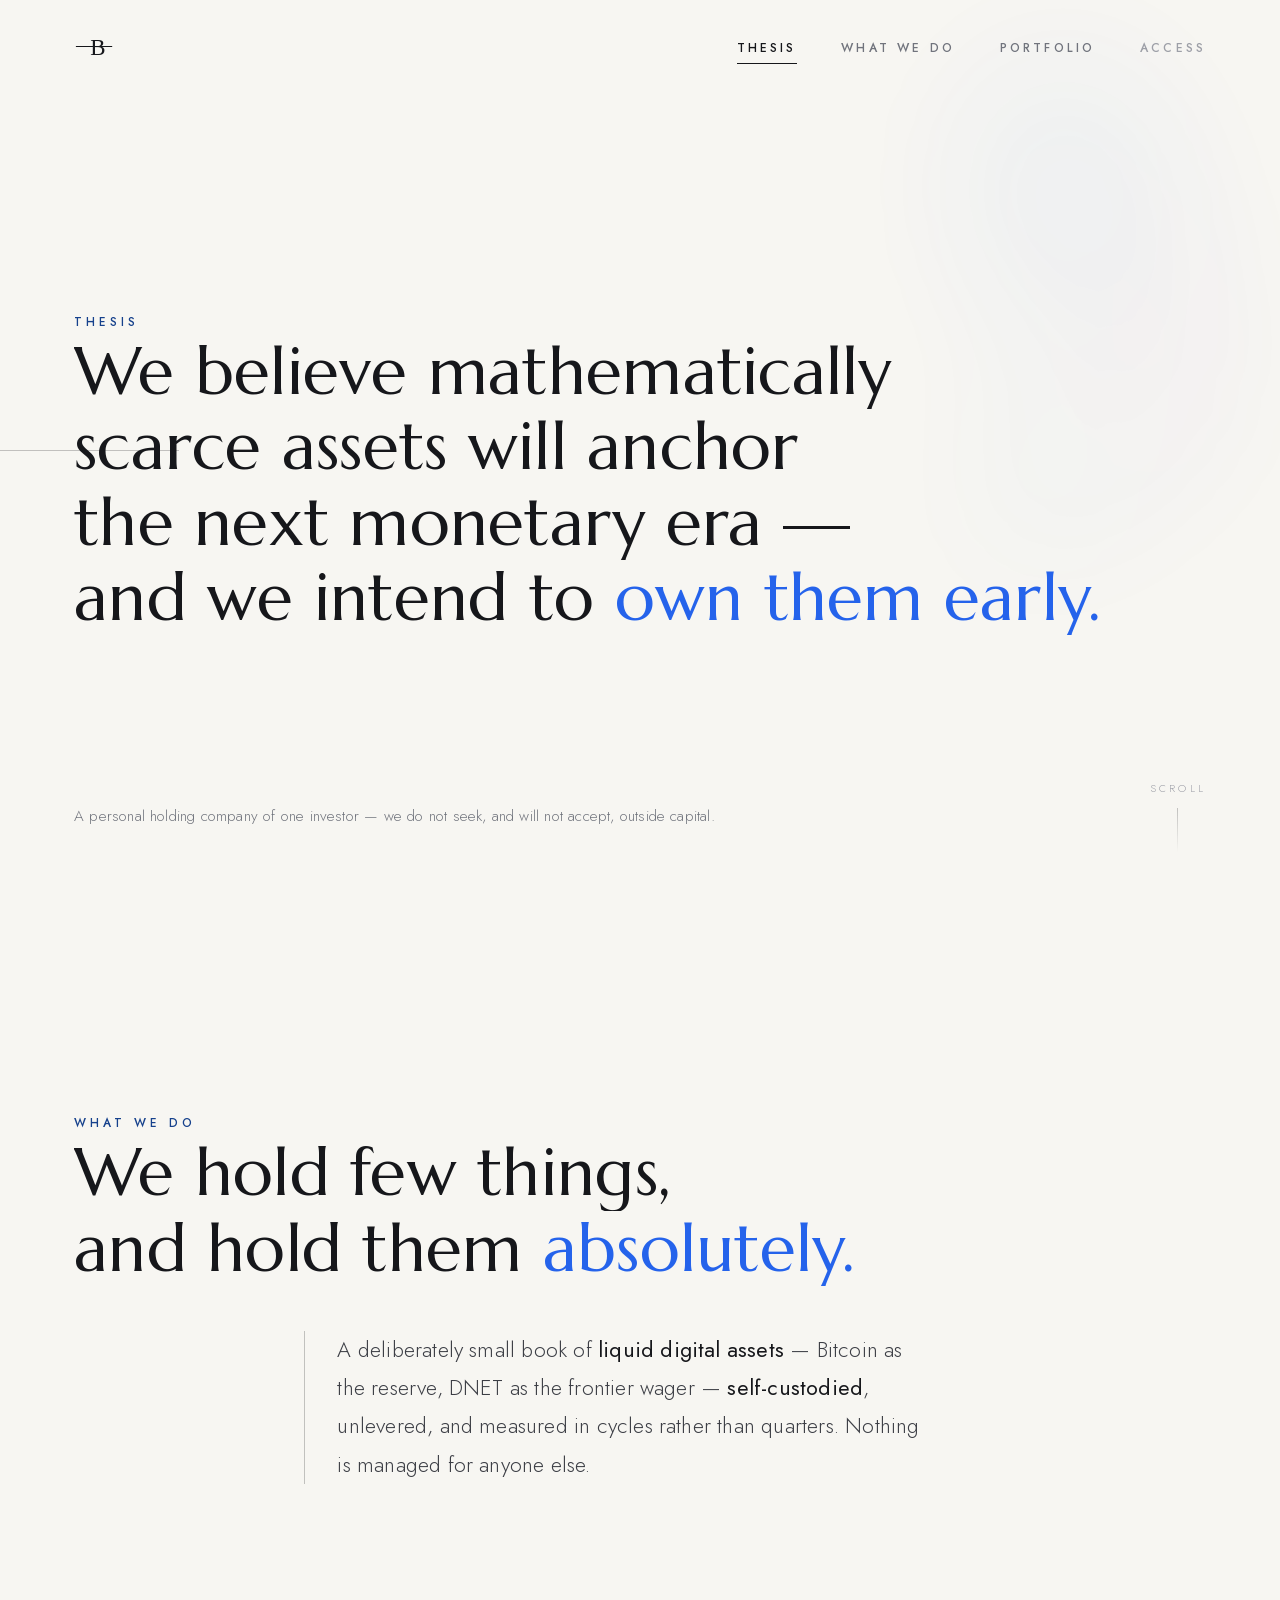
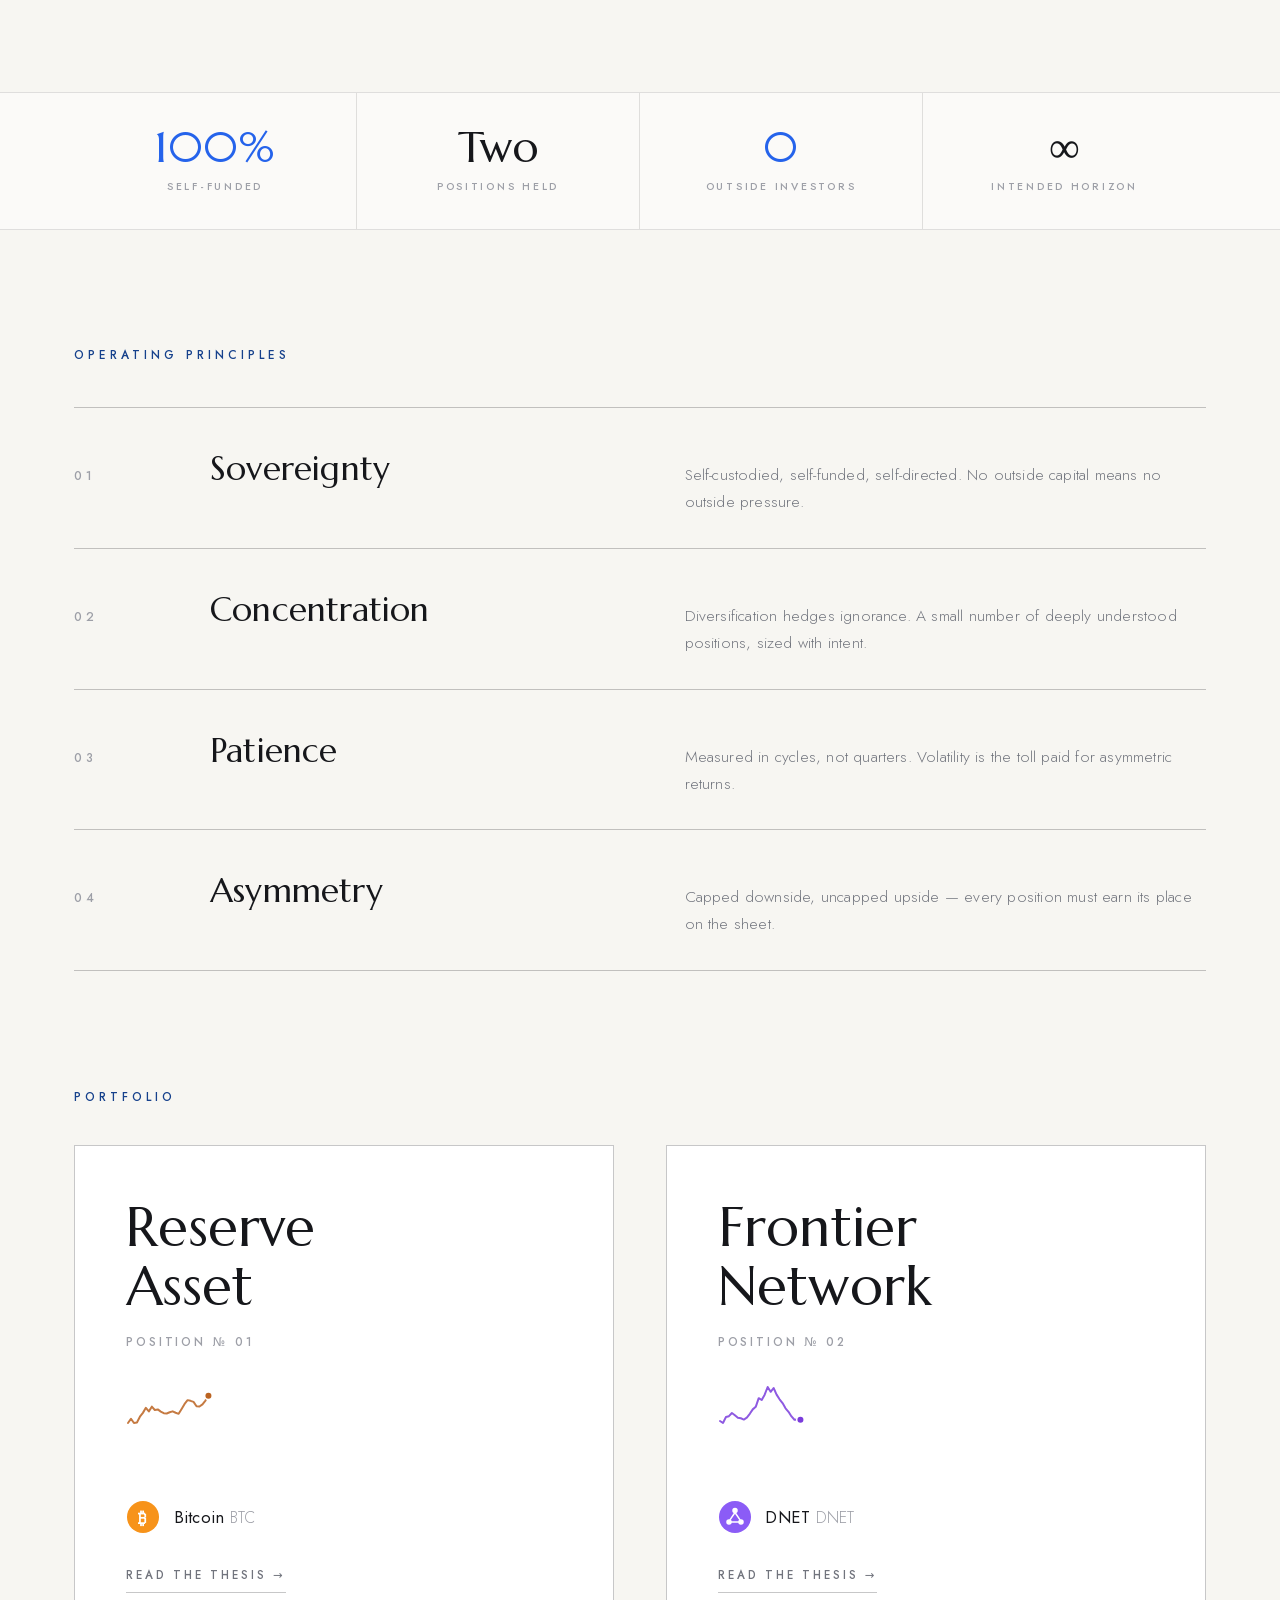
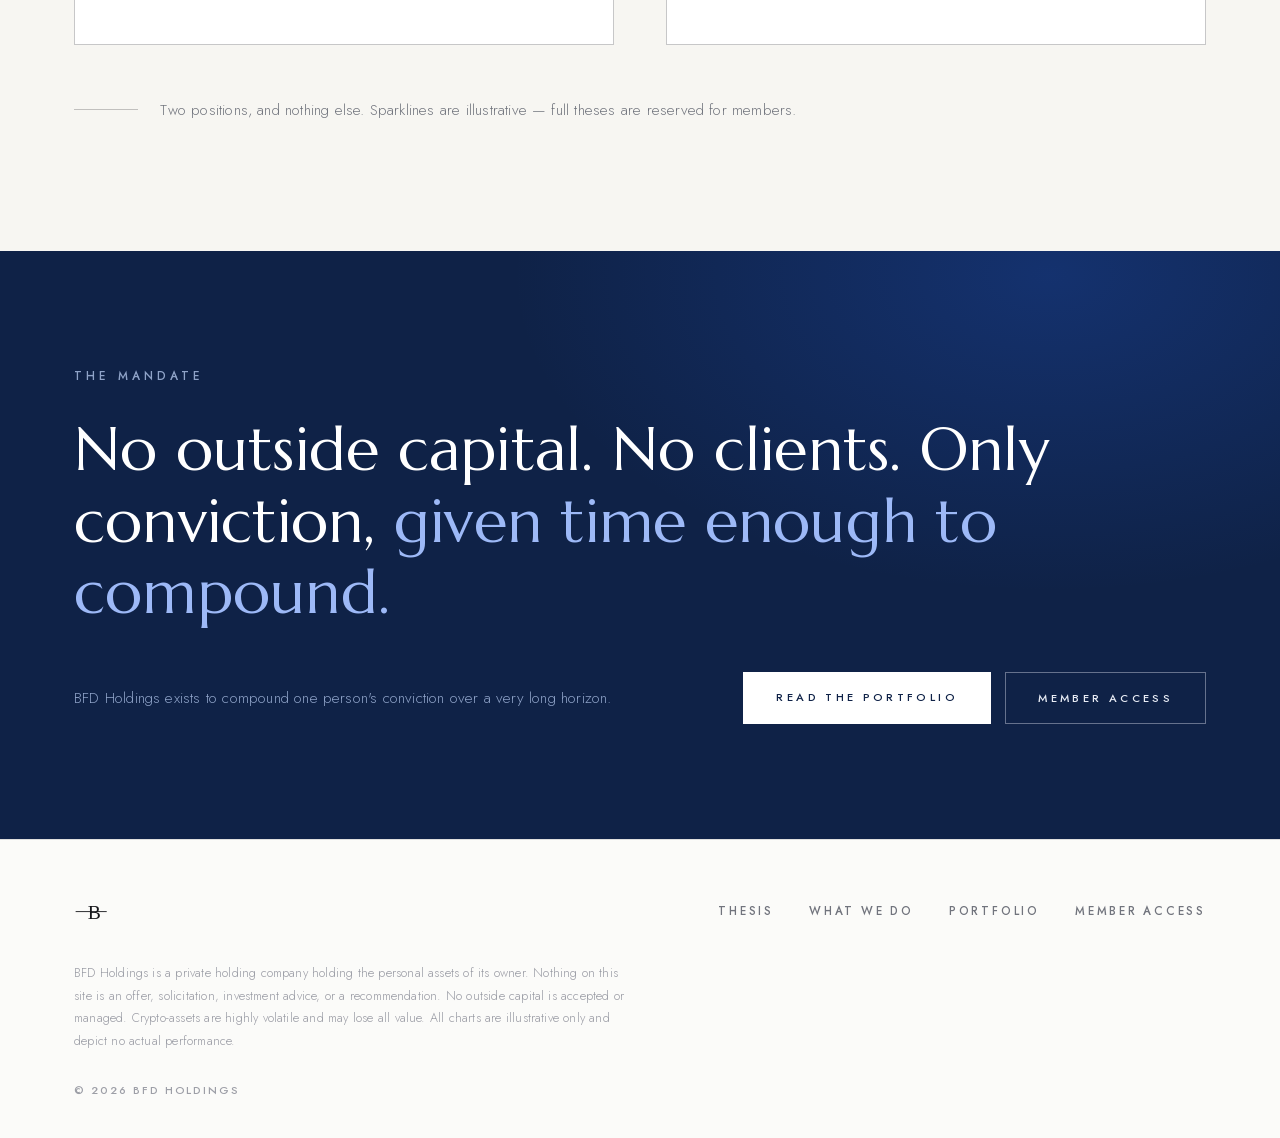
==== commit 07ecf577: "Redesign v8: paper statement — light base refined Return to the liked light/paper base, refined with" ====
--- a/index.html
+++ b/index.html
@@ -7,12 +7,12 @@
   <meta name="description" content="BFD Holdings is a personal holding company. We believe mathematically scarce assets will anchor the next monetary era. We do not seek any outside capital." />
   <link rel="stylesheet" href="assets/css/fonts.css" />
   <link rel="stylesheet" href="assets/css/style.css" />
-  <link rel="icon" href="data:image/svg+xml,<svg xmlns='http://www.w3.org/2000/svg' viewBox='0 0 32 32'><rect width='32' height='32' fill='%23050506'/><line x1='3' y1='16.5' x2='29' y2='16.5' stroke='%23f4f4f6' stroke-width='1'/><text x='17' y='23' text-anchor='middle' font-family='Georgia,serif' font-size='17' fill='%23f4f4f6'>B</text></svg>" />
+  <link rel="icon" href="data:image/svg+xml,<svg xmlns='http://www.w3.org/2000/svg' viewBox='0 0 32 32'><rect width='32' height='32' fill='%23f7f6f2'/><line x1='3' y1='16.5' x2='29' y2='16.5' stroke='%2316171b' stroke-width='1'/><text x='17' y='23' text-anchor='middle' font-family='Georgia,serif' font-size='17' fill='%2316171b'>B</text></svg>" />
 </head>
 <body>
 
-  <!-- aurora light flare -->
-  <div class="aurora" aria-hidden="true"><i></i><i></i><i></i><i></i></div>
+  <!-- watercolor wash -->
+  <div class="wash" aria-hidden="true"><i></i><i></i><i></i></div>
 
   <!-- ===================== NAV ===================== -->
   <nav class="nav" id="nav">
@@ -44,7 +44,7 @@
   <header class="stmt stmt--hero" id="thesis">
     <span class="edge-rule" aria-hidden="true"></span>
     <div class="wrap">
-      <span class="label">Thesis</span>
+      <span class="label label--blue">Thesis</span>
       <h1 class="stmt__title">
         <span class="line"><span>We believe mathematically</span></span>
         <span class="line"><span>scarce assets will anchor</span></span>
@@ -63,7 +63,7 @@
   <!-- ===================== 02 · WHAT WE DO ===================== -->
   <section class="stmt" id="what">
     <div class="wrap">
-      <span class="label">What we do</span>
+      <span class="label label--blue">What we do</span>
       <h2 class="stmt__title">
         <span class="line"><span>We hold few things,</span></span>
         <span class="line"><span>and hold them <span class="hl">absolutely.</span></span></span>
@@ -76,10 +76,20 @@
     </div>
   </section>
 
+  <!-- ===================== KPI LINE ===================== -->
+  <div class="kpis">
+    <div class="wrap kpis__inner">
+      <div class="kpi"><div class="v"><span data-count="100" data-suf="%">100%</span></div><div class="k">Self-funded</div></div>
+      <div class="kpi"><div class="v">Two</div><div class="k">Positions held</div></div>
+      <div class="kpi"><div class="v"><span data-count="0">0</span></div><div class="k">Outside investors</div></div>
+      <div class="kpi"><div class="v">∞</div><div class="k">Intended horizon</div></div>
+    </div>
+  </div>
+
   <!-- ===================== PRINCIPLES ===================== -->
   <section class="principles" id="principles">
     <div class="wrap">
-      <span class="label">Operating principles</span>
+      <span class="label label--blue">Operating principles</span>
       <div class="prow reveal">
         <span class="prow__no">01</span>
         <span class="prow__name">Sovereignty</span>
@@ -104,13 +114,14 @@
   </section>
 
   <!-- ===================== PORTFOLIO ===================== -->
-  <section class="pf" id="portfolio">
-    <div class="wrap">
-      <span class="label">Portfolio</span>
+  <section class="pf" id="portfolio" style="padding-top:0;">
+    <div class="wrap">
+      <span class="label label--blue">Portfolio</span>
       <div class="pf__grid">
         <a class="plate reveal" href="portfolio.html#btc">
           <h3 class="plate__title">Reserve<br>Asset</h3>
           <div class="plate__note">Position № 01</div>
+          <canvas class="plate__spark" data-spark="btc" aria-hidden="true"></canvas>
           <div class="plate__assets">
             <span class="coin">
               <svg class="coin__ic" viewBox="0 0 34 34" aria-hidden="true"><circle cx="17" cy="17" r="16" fill="#f7931a"/><text x="17" y="23.5" text-anchor="middle" font-family="Georgia,serif" font-weight="700" font-size="17" fill="#fff">₿</text></svg>
@@ -123,6 +134,7 @@
         <a class="plate reveal" data-delay="100" href="portfolio.html#dnet">
           <h3 class="plate__title">Frontier<br>Network</h3>
           <div class="plate__note">Position № 02</div>
+          <canvas class="plate__spark" data-spark="dnet" aria-hidden="true"></canvas>
           <div class="plate__assets">
             <span class="coin">
               <svg class="coin__ic" viewBox="0 0 34 34" aria-hidden="true"><circle cx="17" cy="17" r="16" fill="#8b5cf6"/><g stroke="#fff" stroke-width="1.5" fill="#fff"><circle cx="17" cy="10.5" r="2"/><circle cx="11" cy="22" r="2"/><circle cx="23" cy="22" r="2"/><path d="M17 12.5l-5.2 7.6M17 12.5l5.2 7.6M13 22h8" fill="none"/></g></svg>
@@ -132,7 +144,22 @@
           <span class="plate__cta">Read the thesis →</span>
         </a>
       </div>
-      <p class="pf__footnote footnote">Two positions, and nothing else. Full theses are reserved for members.</p>
+      <p class="pf__footnote footnote">Two positions, and nothing else. Sparklines are illustrative — full theses are reserved for members.</p>
+    </div>
+  </section>
+
+  <!-- ===================== MANDATE — navy band ===================== -->
+  <section class="band" id="mandate">
+    <div class="wrap band__inner">
+      <span class="label">The mandate</span>
+      <h2 class="band__title">No outside capital. No clients. Only conviction, <span class="hl">given time enough to compound.</span></h2>
+      <div class="band__foot">
+        <p class="footnote">BFD Holdings exists to compound one person's conviction over a very long horizon.</p>
+        <div style="display:flex; gap:.9rem; flex-wrap:wrap;">
+          <a href="portfolio.html" class="btn btn--light">Read the portfolio</a>
+          <button class="btn btn--outline-light" data-unlock>Member access</button>
+        </div>
+      </div>
     </div>
   </section>
 
@@ -141,7 +168,7 @@
     <div class="wrap">
       <div class="footer__row">
         <a href="index.html" class="brand" aria-label="BFD Holdings">
-          <svg viewBox="0 0 44 44" fill="none" style="width:36px;height:36px;color:var(--white);" aria-hidden="true">
+          <svg viewBox="0 0 44 44" fill="none" style="width:36px;height:36px;color:var(--ink);" aria-hidden="true">
             <line x1="2" y1="21.5" x2="40" y2="21.5" stroke="currentColor" stroke-width="1.1"/>
             <text x="25" y="30" text-anchor="middle" font-family="Georgia,serif" font-size="24" fill="currentColor">B</text>
           </svg>
@@ -157,7 +184,7 @@
         BFD Holdings is a private holding company holding the personal assets of its owner.
         Nothing on this site is an offer, solicitation, investment advice, or a recommendation.
         No outside capital is accepted or managed. Crypto-assets are highly volatile and may
-        lose all value.
+        lose all value. All charts are illustrative only and depict no actual performance.
       </p>
       <div class="footer__bottom">
         <p>© <span id="year">2026</span> BFD Holdings</p>
@@ -176,7 +203,7 @@
       <form id="pw-form">
         <input class="modal__input" id="pw-input" type="text" placeholder="Access code" autocomplete="off" spellcheck="false" />
         <div class="modal__error" id="pw-error"></div>
-        <button type="submit" class="btn btn--solid" style="width:100%;">Unlock</button>
+        <button type="submit" class="btn" style="width:100%;">Unlock</button>
       </form>
       <p class="modal__hint">No code? <a href="mailto:access@bfdholdings.example">Request access →</a></p>
     </div>
--- a/assets/css/style.css
+++ b/assets/css/style.css
@@ -1,26 +1,34 @@
 /* =============================================================
    BFD HOLDINGS — Private Holding Company
-   v7 · statement noir · black / white / blue aurora
+   v8 · paper statement · warm white / ink / royal blue
    ============================================================= */
 
 :root {
-  --black:  #050506;
-  --white:  #f4f4f6;
-  --dim:    #b9bcc4;
-  --grey:   #82868f;
-  --faint:  #55585f;
-  --hair:   rgba(244,244,246,.14);
-  --hair-2: rgba(244,244,246,.3);
-
-  --btc:  #f7931a;
-  --dnet: #8b5cf6;
+  --paper:   #f7f6f2;
+  --card:    #ffffff;
+  --ink:     #16171b;
+  --ink-2:   #3c3e45;
+  --grey:    #71747d;
+  --faint:   #9d9fa7;
+  --hair:    rgba(22,23,27,.12);
+  --hair-2:  rgba(22,23,27,.24);
+
+  --blue:    #16418c;     /* brand deep blue  */
+  --blue-br: #2563eb;     /* bright accent    */
+  --navy:    #0f2247;     /* dark band        */
+  --navy-ink:#e8ecf5;
+  --navy-dim:#8fa3c8;
+
+  --btc:  #b45309;
+  --dnet: #6d28d9;
 
   --display: 'Marcellus', Georgia, serif;
   --body: 'Jost', 'Century Gothic', system-ui, sans-serif;
 
-  --max: 1280px;
+  --max: 1260px;
   --pad: clamp(1.4rem, 5vw, 4rem);
   --ease: cubic-bezier(.22,.61,.36,1);
+  --shadow: 0 2px 6px rgba(22,23,27,.05), 0 18px 44px rgba(22,23,27,.09);
 }
 
 *, *::before, *::after { box-sizing: border-box; margin: 0; padding: 0; }
@@ -29,298 +37,302 @@
 body {
   font-family: var(--body);
   font-weight: 300;
-  background: var(--black);
-  color: var(--dim);
-  line-height: 1.7;
-  letter-spacing: .015em;
+  background: var(--paper);
+  color: var(--ink-2);
+  line-height: 1.72;
+  letter-spacing: .012em;
   overflow-x: hidden;
   -webkit-font-smoothing: antialiased;
 }
 
-/* film grain, extremely subtle */
-body::after {
-  content: ""; position: fixed; inset: -50%; z-index: 500; pointer-events: none;
-  background-image: url("data:image/svg+xml,%3Csvg xmlns='http://www.w3.org/2000/svg' width='280' height='280'%3E%3Cfilter id='n'%3E%3CfeTurbulence type='fractalNoise' baseFrequency='0.85' numOctaves='2'/%3E%3C/filter%3E%3Crect width='280' height='280' filter='url(%23n)' opacity='.4'/%3E%3C/svg%3E");
-  opacity: .028;
-  animation: grain 9s steps(9) infinite;
-}
-@keyframes grain {
-  0%,100% { transform: translate(0,0) } 25% { transform: translate(-3%,2%) }
-  50% { transform: translate(2%,-3%) } 75% { transform: translate(-2%,-2%) }
-}
-
-::selection { background: rgba(124,140,255,.3); color: #fff; }
+::selection { background: rgba(37,99,235,.16); }
 a { color: inherit; text-decoration: none; }
 img, svg, video, canvas { display: block; max-width: 100%; }
 button { font-family: inherit; cursor: pointer; background: none; border: none; color: inherit; }
 
-h1, h2, h3 { font-family: var(--display); font-weight: 400; color: var(--white); line-height: 1.14; letter-spacing: .005em; }
-
-/* =============================================================
-   AURORA — drifting light flare (right side)
-   ============================================================= */
-.aurora {
-  position: fixed; top: -10%; right: -12%; width: 58vw; height: 120vh;
-  z-index: 0; pointer-events: none; filter: blur(70px); opacity: .5;
-  transition: transform 1.2s var(--ease);
-}
-.aurora i {
-  position: absolute; border-radius: 50%;
-  mix-blend-mode: screen;
-}
-.aurora i:nth-child(1) {
-  width: 46%; height: 52%; left: 28%; top: 8%;
-  background: radial-gradient(closest-side, rgba(76,92,255,.5), transparent 70%);
-  animation: drift1 26s ease-in-out infinite alternate;
-}
-.aurora i:nth-child(2) {
-  width: 34%; height: 62%; left: 42%; top: 26%;
-  background: radial-gradient(closest-side, rgba(139,92,246,.36), transparent 70%);
-  animation: drift2 34s ease-in-out infinite alternate;
-}
-.aurora i:nth-child(3) {
-  width: 24%; height: 40%; left: 36%; top: 44%;
-  background: radial-gradient(closest-side, rgba(56,189,248,.3), transparent 70%);
-  animation: drift3 22s ease-in-out infinite alternate;
-}
-.aurora i:nth-child(4) {
-  width: 10%; height: 56%; left: 47%; top: 18%;
-  background: radial-gradient(closest-side, rgba(240,242,255,.22), transparent 70%);
-  animation: drift2 40s ease-in-out infinite alternate-reverse;
-}
-@keyframes drift1 { to { transform: translate(-9%, 14%) scale(1.15); } }
-@keyframes drift2 { to { transform: translate(6%, -10%) scale(.92); } }
-@keyframes drift3 { to { transform: translate(-14%, -7%) scale(1.2); } }
-
-@media (max-width: 760px) { .aurora { width: 120vw; right: -40%; opacity: .38; } }
-
-/* content sits above aurora */
+h1, h2, h3 { font-family: var(--display); font-weight: 400; color: var(--ink); line-height: 1.13; letter-spacing: .004em; }
+
+/* =============================================================
+   WATERCOLOR WASH — faint blue light, top right
+   ============================================================= */
+.wash {
+  position: fixed; top: -18%; right: -14%; width: 62vw; height: 110vh;
+  z-index: 0; pointer-events: none; filter: blur(80px); opacity: .8;
+  transition: transform 1.4s var(--ease);
+}
+.wash i { position: absolute; border-radius: 50%; }
+.wash i:nth-child(1) {
+  width: 48%; height: 50%; left: 26%; top: 10%;
+  background: radial-gradient(closest-side, rgba(37,99,235,.10), transparent 70%);
+  animation: drift1 30s ease-in-out infinite alternate;
+}
+.wash i:nth-child(2) {
+  width: 36%; height: 58%; left: 44%; top: 24%;
+  background: radial-gradient(closest-side, rgba(109,40,217,.06), transparent 70%);
+  animation: drift2 38s ease-in-out infinite alternate;
+}
+.wash i:nth-child(3) {
+  width: 26%; height: 38%; left: 34%; top: 46%;
+  background: radial-gradient(closest-side, rgba(14,165,233,.07), transparent 70%);
+  animation: drift3 24s ease-in-out infinite alternate;
+}
+@keyframes drift1 { to { transform: translate(-8%, 12%) scale(1.12); } }
+@keyframes drift2 { to { transform: translate(6%, -9%) scale(.94); } }
+@keyframes drift3 { to { transform: translate(-12%, -6%) scale(1.18); } }
+@media (max-width: 760px) { .wash { width: 130vw; right: -50%; opacity: .6; } }
+
 .nav, main, header, section, footer, .modal, .mobile-nav { position: relative; z-index: 2; }
 
 /* =============================================================
    TYPE HELPERS
    ============================================================= */
 .label {
-  font-family: var(--body); font-weight: 400;
-  font-size: .78rem; letter-spacing: .34em; text-transform: uppercase;
+  font-weight: 500; font-size: .74rem;
+  letter-spacing: .34em; text-transform: uppercase;
   color: var(--grey);
 }
-.footnote {
-  font-size: .95rem; font-weight: 300; color: var(--grey); letter-spacing: .02em;
-}
-.footnote b { color: var(--dim); font-weight: 400; }
+.label--blue { color: var(--blue); }
+.footnote { font-size: .95rem; font-weight: 300; color: var(--grey); }
+.footnote b { color: var(--ink); font-weight: 400; }
 
 .wrap { width: 100%; max-width: var(--max); margin-inline: auto; padding-inline: var(--pad); }
 
 /* =============================================================
    NAV
    ============================================================= */
-.nav { position: fixed; inset: 0 0 auto 0; z-index: 100; padding-block: 1.7rem; transition: background .4s, padding .4s; }
-.nav.scrolled { background: rgba(5,5,6,.78); backdrop-filter: blur(14px); padding-block: 1rem; box-shadow: 0 1px 0 var(--hair); }
+.nav { position: fixed; inset: 0 0 auto 0; z-index: 100; padding-block: 1.6rem; transition: background .4s, padding .4s, box-shadow .4s; }
+.nav.scrolled { background: rgba(247,246,242,.9); backdrop-filter: blur(14px); padding-block: .95rem; box-shadow: 0 1px 0 var(--hair); }
 .nav__inner { display: flex; align-items: center; justify-content: space-between; gap: 2rem; }
 
 .brand { display: inline-flex; align-items: center; }
-.brand svg { width: 44px; height: 44px; color: var(--white); transition: opacity .3s; }
-.brand:hover svg { opacity: .7; }
-
-.nav__links { display: flex; align-items: center; gap: clamp(1.6rem, 3.5vw, 3.2rem); list-style: none; }
+.brand svg { width: 42px; height: 42px; color: var(--ink); transition: color .3s; }
+.brand:hover svg { color: var(--blue); }
+
+.nav__links { display: flex; align-items: center; gap: clamp(1.6rem, 3.5vw, 3rem); list-style: none; }
 .nav__links a {
-  font-size: .8rem; font-weight: 500; letter-spacing: .26em; text-transform: uppercase;
-  color: var(--dim); padding-bottom: .45rem; position: relative; transition: color .3s;
+  font-size: .76rem; font-weight: 500; letter-spacing: .26em; text-transform: uppercase;
+  color: var(--grey); padding-bottom: .45rem; position: relative; transition: color .3s;
 }
 .nav__links a::after {
   content: ""; position: absolute; left: 0; bottom: 0; width: 100%; height: 1.5px;
-  background: var(--white); transform: scaleX(0); transform-origin: right;
+  background: var(--ink); transform: scaleX(0); transform-origin: right;
   transition: transform .45s var(--ease);
 }
-.nav__links a:hover { color: var(--white); }
-.nav__links a.active { color: var(--white); }
+.nav__links a:hover, .nav__links a.active { color: var(--ink); }
 .nav__links a:hover::after, .nav__links a.active::after { transform: scaleX(1); transform-origin: left; }
 .nav__links a.is-lock { color: var(--faint); }
-.nav__links a.is-lock:hover { color: var(--dim); }
+.nav__links a.is-lock:hover { color: var(--grey); }
 
 .burger { display: none; flex-direction: column; gap: 6px; padding: .5rem; }
-.burger span { width: 26px; height: 1.5px; background: var(--white); transition: .35s var(--ease); }
+.burger span { width: 26px; height: 1.5px; background: var(--ink); transition: .35s var(--ease); }
 .burger.open span:nth-child(1) { transform: translateY(7.5px) rotate(45deg); }
 .burger.open span:nth-child(2) { opacity: 0; }
 .burger.open span:nth-child(3) { transform: translateY(-7.5px) rotate(-45deg); }
 
 .mobile-nav {
-  position: fixed; inset: 0; z-index: 90; background: rgba(5,5,6,.97); backdrop-filter: blur(16px);
+  position: fixed; inset: 0; z-index: 90; background: rgba(247,246,242,.98); backdrop-filter: blur(14px);
   display: flex; flex-direction: column; align-items: center; justify-content: center; gap: 2.6rem;
   opacity: 0; pointer-events: none; transition: opacity .4s;
 }
 .mobile-nav.open { opacity: 1; pointer-events: auto; }
-.mobile-nav a { font-family: var(--display); font-size: 1.9rem; color: var(--dim); }
-.mobile-nav a:hover { color: var(--white); }
-
-/* =============================================================
-   STATEMENT SECTIONS (one idea per screen)
+.mobile-nav a { font-family: var(--display); font-size: 1.9rem; color: var(--ink); }
+.mobile-nav a:hover { color: var(--blue); }
+
+/* =============================================================
+   STATEMENT SECTIONS
    ============================================================= */
 .stmt {
-  min-height: 92svh;
+  min-height: 88svh;
   display: flex; flex-direction: column; justify-content: center;
   padding-block: clamp(5rem, 8vw, 7rem);
   position: relative;
 }
 .stmt--hero { min-height: 100svh; padding-top: clamp(7rem, 12vw, 9rem); }
-
-.stmt .label { margin-bottom: 1.6rem; }
-
-.stmt__title {
-  font-size: clamp(2.1rem, 5.3vw, 4.35rem);
-  max-width: 24ch;
-  color: var(--white);
-}
+.stmt .label { margin-bottom: 1.7rem; }
+
+.stmt__title { font-size: clamp(2.1rem, 5.2vw, 4.3rem); max-width: 24ch; }
 .stmt__title .line { display: block; overflow: hidden; }
 .stmt__title .line > span { display: block; transform: translateY(112%); transition: transform 1.2s var(--ease); }
 .stmt__title.is-visible .line:nth-child(1) > span { transition-delay: .05s; transform: none; }
 .stmt__title.is-visible .line:nth-child(2) > span { transition-delay: .16s; transform: none; }
 .stmt__title.is-visible .line:nth-child(3) > span { transition-delay: .27s; transform: none; }
 .stmt__title.is-visible .line:nth-child(4) > span { transition-delay: .38s; transform: none; }
-.stmt__title .hl { color: #aeb9ff; }
-
-/* offset body block with vertical hairline (like a margin note) */
+.stmt__title .hl { color: var(--blue-br); }
+
 .stmt__body {
   margin-top: 2.8rem; margin-left: clamp(0rem, 18vw, 22rem);
   padding-left: 2rem; border-left: 1px solid var(--hair-2);
-  font-size: clamp(1.05rem, 1.8vw, 1.4rem); font-weight: 300;
-  color: var(--dim); max-width: 52ch; line-height: 1.75;
-}
-.stmt__body b { color: var(--white); font-weight: 400; }
+  font-size: clamp(1.05rem, 1.8vw, 1.35rem); font-weight: 300;
+  color: var(--ink-2); max-width: 52ch; line-height: 1.78;
+}
+.stmt__body b { color: var(--ink); font-weight: 400; }
 
 .stmt__foot { position: absolute; bottom: clamp(1.6rem, 4vw, 3rem); left: 0; right: 0; }
 .stmt__foot .wrap { display: flex; justify-content: space-between; align-items: center; gap: 1rem; flex-wrap: wrap; }
 
-/* horizontal hairline poking from the left edge (RC-style rule) */
 .edge-rule { position: absolute; left: 0; top: 50%; width: clamp(4rem, 14vw, 15rem); height: 1px; background: var(--hair-2); }
 
-/* scroll cue */
-.cue { display: inline-flex; flex-direction: column; align-items: center; gap: .6rem; color: var(--faint); font-size: .68rem; letter-spacing: .3em; text-transform: uppercase; }
+.cue { display: inline-flex; flex-direction: column; align-items: center; gap: .6rem; color: var(--faint); font-size: .66rem; letter-spacing: .3em; text-transform: uppercase; }
 .cue i { width: 1px; height: 44px; background: linear-gradient(var(--hair-2), transparent); animation: cue 2.2s ease-in-out infinite; }
 @keyframes cue { 0%,100% { transform: scaleY(.4); opacity: .4 } 50% { transform: scaleY(1); opacity: 1 } }
 
 /* =============================================================
-   PRINCIPLES — minimal index rows
-   ============================================================= */
-.principles { padding-block: clamp(4rem, 8vw, 7rem); }
+   KPI LINE
+   ============================================================= */
+.kpis { border-block: 1px solid var(--hair); background: rgba(255,255,255,.5); }
+.kpis__inner { display: flex; flex-wrap: wrap; gap: 1rem 0; }
+.kpi { flex: 1 1 160px; text-align: center; padding: 2rem 1rem; border-right: 1px solid var(--hair); }
+.kpi:last-child { border-right: 0; }
+.kpi .v { font-family: var(--display); font-size: clamp(1.9rem, 3.4vw, 2.7rem); color: var(--ink); line-height: 1.05; }
+.kpi .v span { color: var(--blue-br); }
+.kpi .k { font-size: .66rem; font-weight: 500; letter-spacing: .26em; text-transform: uppercase; color: var(--faint); margin-top: .5rem; }
+
+/* =============================================================
+   PRINCIPLES — index rows
+   ============================================================= */
+.principles { padding-block: clamp(5rem, 9vw, 8rem); }
 .principles .label { display: block; margin-bottom: 2.6rem; }
 .prow {
   display: grid; grid-template-columns: 6rem 1fr 1.2fr; gap: 1.4rem 2.5rem; align-items: baseline;
-  padding-block: 1.9rem; border-top: 1px solid var(--hair);
-  transition: padding-left .5s var(--ease);
-}
-.prow:last-child { border-bottom: 1px solid var(--hair); }
-.prow:hover { padding-left: 1rem; }
-.prow__no { font-size: .78rem; letter-spacing: .3em; color: var(--faint); }
-.prow:hover .prow__no { color: #aeb9ff; }
-.prow__name { font-family: var(--display); font-size: clamp(1.5rem, 3vw, 2.1rem); color: var(--white); }
+  padding-block: 2rem; border-top: 1px solid var(--hair-2);
+  transition: padding-left .5s var(--ease), background .5s;
+}
+.prow:last-child { border-bottom: 1px solid var(--hair-2); }
+.prow:hover { padding-left: 1rem; background: rgba(255,255,255,.6); }
+.prow__no { font-size: .76rem; font-weight: 500; letter-spacing: .3em; color: var(--faint); }
+.prow:hover .prow__no { color: var(--blue-br); }
+.prow__name { font-family: var(--display); font-size: clamp(1.5rem, 3vw, 2.1rem); color: var(--ink); }
 .prow__text { color: var(--grey); font-size: .98rem; max-width: 52ch; }
 
 /* =============================================================
-   PORTFOLIO — thin-bordered plates
-   ============================================================= */
-.pf { padding-block: clamp(6rem, 10vw, 9rem); }
+   PORTFOLIO — thin plates on paper
+   ============================================================= */
+.pf { padding-block: clamp(5.5rem, 10vw, 9rem); }
 .pf .label { display: block; margin-bottom: 2.4rem; }
-.pf__grid { display: grid; grid-template-columns: 1fr 1fr; gap: clamp(1.6rem, 4vw, 3.5rem); align-items: stretch; }
+.pf__grid { display: grid; grid-template-columns: 1fr 1fr; gap: clamp(1.6rem, 4vw, 3.2rem); align-items: stretch; }
 
 .plate {
   border: 1px solid var(--hair-2);
-  padding: clamp(2rem, 4vw, 3.4rem);
-  min-height: clamp(380px, 46vw, 540px);
+  background: var(--card);
+  padding: clamp(2rem, 4vw, 3.2rem);
+  min-height: clamp(360px, 42vw, 500px);
   display: flex; flex-direction: column;
-  background: rgba(8,8,10,.5);
-  transition: border-color .5s, background .5s, transform .6s var(--ease);
-  position: relative;
-}
-.plate:hover { border-color: rgba(244,244,246,.55); background: rgba(11,11,14,.72); transform: translateY(-4px); }
-.plate__title { font-family: var(--display); font-size: clamp(2.2rem, 4.6vw, 3.6rem); color: var(--white); line-height: 1.12; }
-.plate__note { margin-top: .9rem; color: var(--faint); font-size: .8rem; letter-spacing: .22em; text-transform: uppercase; }
-.plate__assets { margin-top: auto; padding-top: 3rem; display: flex; flex-direction: column; gap: 1.3rem; }
+  transition: border-color .5s, transform .6s var(--ease), box-shadow .6s var(--ease);
+}
+.plate:hover { border-color: var(--ink); transform: translateY(-5px); box-shadow: var(--shadow); }
+.plate__title { font-family: var(--display); font-size: clamp(2.1rem, 4.4vw, 3.4rem); color: var(--ink); line-height: 1.1; }
+.plate__note { margin-top: .9rem; color: var(--faint); font-size: .74rem; font-weight: 500; letter-spacing: .24em; text-transform: uppercase; }
+.plate__spark { width: 150px; height: 44px; margin-top: 2rem; opacity: .9; }
+.plate__assets { margin-top: auto; padding-top: 2.4rem; display: flex; flex-direction: column; gap: 1.2rem; }
 
 .coin { display: inline-flex; align-items: center; gap: .85rem; }
 .coin__ic { width: 34px; height: 34px; flex-shrink: 0; }
-.coin__name { color: var(--white); font-weight: 400; font-size: 1.05rem; }
-.coin__tkr { color: var(--faint); font-weight: 300; font-size: 1.02rem; margin-left: .35rem; }
-.coin--lock .coin__name { color: var(--dim); }
+.coin__name { color: var(--ink); font-weight: 400; font-size: 1.05rem; }
+.coin__tkr { color: var(--faint); font-weight: 300; font-size: 1rem; margin-left: .35rem; }
 
 .plate__cta {
-  margin-top: 2.2rem; align-self: flex-start;
+  margin-top: 2rem; align-self: flex-start;
   display: inline-flex; align-items: center; gap: .7rem;
-  font-size: .74rem; font-weight: 500; letter-spacing: .26em; text-transform: uppercase; color: var(--dim);
+  font-size: .72rem; font-weight: 500; letter-spacing: .26em; text-transform: uppercase; color: var(--grey);
   padding-bottom: .4rem; border-bottom: 1px solid var(--hair-2);
   transition: color .3s, border-color .3s, gap .3s;
 }
-.plate:hover .plate__cta, .plate__cta:hover { color: var(--white); border-color: var(--white); gap: 1.1rem; }
-
-.pf__footnote { margin-top: clamp(2.2rem, 5vw, 3.4rem); display: flex; align-items: center; gap: 1.4rem; }
+.plate:hover .plate__cta { color: var(--blue); border-color: var(--blue); gap: 1.1rem; }
+
+.pf__footnote { margin-top: clamp(2.2rem, 5vw, 3.2rem); display: flex; align-items: center; gap: 1.4rem; }
 .pf__footnote::before { content: ""; width: clamp(2.4rem, 6vw, 4rem); height: 1px; background: var(--hair-2); }
 
 /* =============================================================
-   DOSSIERS (gated entries, portfolio page)
-   ============================================================= */
-.entry { padding-block: clamp(4rem, 8vw, 6.5rem); border-top: 1px solid var(--hair); }
+   MANDATE — navy statement band
+   ============================================================= */
+.band { background: var(--navy); color: var(--navy-ink); position: relative; overflow: hidden; }
+.band::before {
+  content: ""; position: absolute; inset: 0; pointer-events: none; opacity: .6;
+  background: radial-gradient(70% 90% at 82% 4%, rgba(37,99,235,.4), transparent 60%);
+}
+.band__inner { position: relative; padding-block: clamp(4.5rem, 9vw, 8rem); }
+.band .label { color: var(--navy-dim); display: block; margin-bottom: 1.7rem; }
+.band__title {
+  font-family: var(--display); font-size: clamp(2rem, 4.8vw, 3.9rem);
+  color: #fff; max-width: 24ch; line-height: 1.16;
+}
+.band__title .w { display: inline-block; opacity: .12; transform: translateY(.18em); transition: opacity .7s var(--ease), transform .7s var(--ease); }
+.band__title.is-visible .w { opacity: 1; transform: none; }
+.band__title .hl { color: #9db9f7; }
+.band__foot { margin-top: 2.8rem; display: flex; align-items: center; justify-content: space-between; gap: 1.4rem; flex-wrap: wrap; }
+.band__foot .footnote { color: var(--navy-dim); }
+
+/* =============================================================
+   BUTTONS
+   ============================================================= */
+.btn {
+  display: inline-flex; align-items: center; justify-content: center; gap: .7rem;
+  padding: .95rem 2rem;
+  font-size: .7rem; font-weight: 500; letter-spacing: .3em; text-transform: uppercase;
+  color: var(--paper); background: var(--ink); border: 1px solid var(--ink);
+  transition: background .35s, color .35s, border-color .35s;
+}
+.btn:hover { background: var(--blue); border-color: var(--blue); color: #fff; }
+.btn--ghost { background: transparent; color: var(--ink); border-color: var(--hair-2); }
+.btn--ghost:hover { background: transparent; color: var(--blue); border-color: var(--blue); }
+.btn--light { background: #fff; color: var(--navy); border-color: #fff; }
+.btn--light:hover { background: transparent; color: #fff; border-color: #fff; }
+.btn--outline-light { background: transparent; color: var(--navy-ink); border-color: rgba(232,236,245,.4); }
+.btn--outline-light:hover { background: rgba(232,236,245,.12); color: #fff; }
+
+/* =============================================================
+   DOSSIERS
+   ============================================================= */
+.entry { padding-block: clamp(4.5rem, 8vw, 7rem); border-top: 1px solid var(--hair-2); }
 .entry__head { display: flex; align-items: baseline; gap: 1.6rem; flex-wrap: wrap; margin-bottom: 1.6rem; }
-.entry__no { font-size: .8rem; letter-spacing: .3em; color: var(--faint); }
-.entry__name { font-family: var(--display); font-size: clamp(2.4rem, 6vw, 4.2rem); color: var(--white); line-height: 1; }
-.entry__tkr { color: var(--faint); font-size: .85rem; letter-spacing: .3em; text-transform: uppercase; }
+.entry__no { font-size: .76rem; font-weight: 500; letter-spacing: .3em; text-transform: uppercase; color: var(--faint); }
+.entry__name { font-family: var(--display); font-size: clamp(2.4rem, 6vw, 4.2rem); color: var(--ink); line-height: 1; }
+.entry__tkr { color: var(--faint); font-size: .8rem; font-weight: 500; letter-spacing: .3em; text-transform: uppercase; }
 .entry--btc .entry__tkr b { color: var(--btc); font-weight: 500; }
 .entry--dnet .entry__tkr b { color: var(--dnet); font-weight: 500; }
 
 .entry__meta { display: flex; flex-wrap: wrap; gap: .4rem 2.4rem; margin-bottom: 2rem; }
-.entry__meta .m { font-size: .74rem; letter-spacing: .2em; text-transform: uppercase; color: var(--faint); }
-.entry__meta .m b { color: var(--dim); font-weight: 400; }
-.entry__teaser { font-size: clamp(1.05rem, 1.7vw, 1.3rem); font-weight: 300; color: var(--dim); max-width: 58ch; margin-bottom: 2.6rem; line-height: 1.75; }
+.entry__meta .m { font-size: .72rem; font-weight: 500; letter-spacing: .2em; text-transform: uppercase; color: var(--faint); }
+.entry__meta .m b { color: var(--ink-2); font-weight: 500; }
+.entry__teaser { font-size: clamp(1.05rem, 1.7vw, 1.3rem); font-weight: 300; color: var(--ink-2); max-width: 58ch; margin-bottom: 2.6rem; line-height: 1.78; }
 
 .prose { max-width: 680px; }
 .prose h3 { font-size: clamp(1.4rem, 2.4vw, 1.8rem); margin: 2.4rem 0 .9rem; }
 .prose h3:first-of-type { margin-top: 0; }
-.prose p { color: var(--dim); margin-bottom: 1.15rem; font-weight: 300; }
+.prose p { color: var(--ink-2); margin-bottom: 1.15rem; font-weight: 300; }
 .prose ul { list-style: none; display: flex; flex-direction: column; gap: .85rem; margin: 0 0 1.4rem; }
-.prose ul li { position: relative; padding-left: 1.7rem; color: var(--dim); font-weight: 300; }
-.prose ul li::before { content: ""; position: absolute; left: 0; top: .72em; width: 9px; height: 1px; background: var(--hair-2); }
-.prose li b, .prose p b { color: var(--white); font-weight: 400; }
+.prose ul li { position: relative; padding-left: 1.7rem; color: var(--ink-2); font-weight: 300; }
+.prose ul li::before { content: ""; position: absolute; left: 0; top: .74em; width: 9px; height: 1px; background: var(--blue-br); }
+.prose li b, .prose p b { color: var(--ink); font-weight: 400; }
 .prose blockquote {
-  font-family: var(--display); font-size: clamp(1.4rem, 2.7vw, 1.9rem); line-height: 1.4;
-  color: var(--white); border-left: 1px solid var(--hair-2); padding-left: 1.6rem; margin: 1.9rem 0;
-}
-
-.alloc { display: flex; align-items: baseline; gap: 2rem; flex-wrap: wrap; border-block: 1px solid var(--hair); padding-block: 1.4rem; margin-bottom: 2.4rem; }
-.alloc__label { font-size: .7rem; letter-spacing: .26em; text-transform: uppercase; color: var(--faint); width: 100%; }
-.alloc__val { font-family: var(--display); font-size: 3.4rem; color: var(--white); line-height: 1; }
+  font-family: var(--display); font-size: clamp(1.4rem, 2.7vw, 1.9rem); line-height: 1.42;
+  color: var(--ink); border-left: 2px solid var(--blue-br); padding-left: 1.6rem; margin: 1.9rem 0;
+}
+
+.alloc { display: flex; align-items: baseline; gap: 2rem; flex-wrap: wrap; border-block: 1px solid var(--hair-2); padding-block: 1.4rem; margin-bottom: 2.4rem; }
+.alloc__label { font-size: .68rem; font-weight: 500; letter-spacing: .26em; text-transform: uppercase; color: var(--faint); width: 100%; }
+.alloc__val { font-family: var(--display); font-size: 3.4rem; color: var(--ink); line-height: 1; }
 .alloc__val small { font-family: var(--body); font-size: .85rem; font-weight: 300; color: var(--grey); letter-spacing: .06em; }
-.alloc__bar { flex: 1; min-width: 200px; height: 3px; background: rgba(244,244,246,.1); position: relative; }
-.alloc__fill { position: absolute; inset: 0 auto 0 0; background: var(--accent, #aeb9ff); box-shadow: 0 0 14px color-mix(in srgb, var(--accent, #aeb9ff) 60%, transparent); }
-
-.update-stamp { color: var(--faint); font-size: .86rem; margin-top: 2.6rem; font-weight: 300; letter-spacing: .04em; }
+.alloc__bar { flex: 1; min-width: 200px; height: 4px; background: rgba(22,23,27,.08); position: relative; }
+.alloc__fill { position: absolute; inset: 0 auto 0 0; background: var(--accent, var(--blue-br)); }
+
+.update-stamp { color: var(--faint); font-size: .86rem; margin-top: 2.6rem; font-weight: 300; }
 
 /* =============================================================
    PAYWALL
    ============================================================= */
 .premium { position: relative; }
-.premium__inner { filter: blur(10px); opacity: .32; pointer-events: none; user-select: none; transition: filter .8s var(--ease), opacity .8s var(--ease); }
+.premium__inner { filter: blur(9px); opacity: .4; pointer-events: none; user-select: none; transition: filter .8s var(--ease), opacity .8s var(--ease); }
 .paywall { position: absolute; inset: 0; z-index: 5; display: flex; align-items: center; justify-content: center; padding: 1.5rem; transition: opacity .5s; }
 .paywall__card {
   width: min(430px, 100%); text-align: center; padding: 3rem 2.5rem;
-  background: rgba(7,7,9,.9); backdrop-filter: blur(10px);
-  border: 1px solid var(--hair-2);
-}
-.paywall__icon { width: 38px; height: 38px; margin: 0 auto 1.5rem; color: var(--white); opacity: .85; }
-.paywall__title { font-size: 1.7rem; margin-bottom: .7rem; }
+  background: var(--card); border: 1px solid var(--hair-2); box-shadow: var(--shadow);
+}
+.paywall__icon { width: 38px; height: 38px; margin: 0 auto 1.5rem; color: var(--blue); }
+.paywall__title { font-size: 1.8rem; margin-bottom: .7rem; }
 .paywall__text { color: var(--grey); font-size: .92rem; font-weight: 300; margin-bottom: 1.1rem; }
-.paywall__price { font-size: .68rem; letter-spacing: .3em; text-transform: uppercase; color: #aeb9ff; margin-bottom: 1.8rem; }
+.paywall__price { font-size: .66rem; font-weight: 500; letter-spacing: .3em; text-transform: uppercase; color: var(--blue-br); margin-bottom: 1.8rem; }
 .paywall__actions { display: flex; flex-direction: column; gap: .8rem; }
-
-.btn {
-  display: inline-flex; align-items: center; justify-content: center; gap: .7rem;
-  padding: .95rem 1.9rem;
-  font-size: .72rem; font-weight: 500; letter-spacing: .3em; text-transform: uppercase;
-  color: var(--white); border: 1px solid var(--hair-2); background: transparent;
-  transition: background .35s, color .35s, border-color .35s;
-}
-.btn:hover { background: var(--white); color: var(--black); border-color: var(--white); }
-.btn--solid { background: var(--white); color: var(--black); border-color: var(--white); }
-.btn--solid:hover { background: transparent; color: var(--white); }
 
 body.unlocked .premium__inner { filter: none; opacity: 1; pointer-events: auto; user-select: auto; }
 body.unlocked .paywall { opacity: 0; pointer-events: none; }
@@ -332,42 +344,43 @@
    ============================================================= */
 .modal { position: fixed; inset: 0; z-index: 600; display: none; align-items: center; justify-content: center; padding: 1.5rem; }
 .modal.is-open { display: flex; }
-.modal__backdrop { position: absolute; inset: 0; background: rgba(3,3,4,.85); backdrop-filter: blur(8px); }
+.modal__backdrop { position: absolute; inset: 0; background: rgba(22,23,27,.42); backdrop-filter: blur(7px); }
 .modal__card {
   position: relative; width: min(420px, 100%); padding: 3rem 2.6rem;
-  background: #0a0a0d; border: 1px solid var(--hair-2);
+  background: var(--card); border: 1px solid var(--hair);
+  box-shadow: 0 30px 80px rgba(22,23,27,.22);
   animation: mpop .45s var(--ease);
 }
 @keyframes mpop { from { transform: translateY(16px); opacity: 0; } }
-.modal__close { position: absolute; top: .9rem; right: 1.2rem; color: var(--grey); font-size: 1.5rem; line-height: 1; }
-.modal__close:hover { color: var(--white); }
-.modal__title { font-size: 1.8rem; margin-bottom: .6rem; }
+.modal__close { position: absolute; top: .9rem; right: 1.2rem; color: var(--faint); font-size: 1.5rem; line-height: 1; }
+.modal__close:hover { color: var(--ink); }
+.modal__title { font-size: 1.9rem; margin-bottom: .6rem; }
 .modal__text { color: var(--grey); font-size: .9rem; font-weight: 300; margin-bottom: 1.6rem; }
 .modal__input {
-  width: 100%; padding: 1rem; background: rgba(244,244,246,.05); border: 1px solid var(--hair-2);
-  color: var(--white); font-family: var(--body); font-size: .95rem; letter-spacing: .3em; text-align: center; text-transform: uppercase;
-  outline: none; transition: border-color .3s;
-}
-.modal__input:focus { border-color: #aeb9ff; }
+  width: 100%; padding: 1rem; background: var(--paper); border: 1px solid var(--hair-2);
+  color: var(--ink); font-family: var(--body); font-size: .95rem; letter-spacing: .3em; text-align: center; text-transform: uppercase;
+  outline: none; transition: border-color .3s, box-shadow .3s;
+}
+.modal__input:focus { border-color: var(--blue-br); box-shadow: 0 0 0 3px rgba(37,99,235,.14); }
 .modal__input::placeholder { color: var(--faint); }
-.modal__error { color: #ff7a7a; font-size: .82rem; min-height: 1.1rem; margin: .7rem 0 .3rem; text-align: center; }
+.modal__error { color: #b3402f; font-size: .82rem; min-height: 1.1rem; margin: .7rem 0 .3rem; text-align: center; }
 .modal__hint { color: var(--faint); font-size: .78rem; text-align: center; margin-top: 1.2rem; }
-.modal__hint a { color: #aeb9ff; }
+.modal__hint a { color: var(--blue); font-weight: 400; }
 .modal.shake .modal__card { animation: mshake .4s; }
 @keyframes mshake { 0%,100%{transform:translateX(0)} 25%{transform:translateX(-8px)} 75%{transform:translateX(8px)} }
 
 /* =============================================================
    FOOTER
    ============================================================= */
-.footer { border-top: 1px solid var(--hair); padding: 3.4rem 0 2.4rem; }
+.footer { border-top: 1px solid var(--hair); padding: 3.4rem 0 2.4rem; background: rgba(255,255,255,.55); }
 .footer__row { display: flex; justify-content: space-between; align-items: center; gap: 1.2rem; flex-wrap: wrap; margin-bottom: 2rem; }
 .footer__links { display: flex; gap: 2.2rem; flex-wrap: wrap; }
-.footer__links a { font-size: .74rem; letter-spacing: .24em; text-transform: uppercase; color: var(--grey); transition: color .3s; }
-.footer__links a:hover { color: var(--white); }
-.footer__disclaimer { color: var(--faint); font-size: .76rem; font-weight: 300; line-height: 1.8; max-width: 94ch; margin-bottom: 1.8rem; }
+.footer__links a { font-size: .72rem; font-weight: 500; letter-spacing: .24em; text-transform: uppercase; color: var(--grey); transition: color .3s; }
+.footer__links a:hover { color: var(--ink); }
+.footer__disclaimer { color: var(--faint); font-size: .78rem; font-weight: 300; line-height: 1.8; max-width: 94ch; margin-bottom: 1.8rem; }
 .footer__bottom { display: flex; justify-content: space-between; align-items: center; gap: 1rem; flex-wrap: wrap; }
-.footer__bottom p { font-size: .7rem; letter-spacing: .18em; text-transform: uppercase; color: var(--faint); }
-.footer__lock { font-size: .68rem; letter-spacing: .18em; text-transform: uppercase; color: var(--faint); cursor: pointer; }
+.footer__bottom p { font-size: .68rem; font-weight: 500; letter-spacing: .18em; text-transform: uppercase; color: var(--faint); }
+.footer__lock { font-size: .66rem; font-weight: 500; letter-spacing: .18em; text-transform: uppercase; color: var(--faint); cursor: pointer; }
 .footer__lock:hover { color: var(--grey); }
 
 /* =============================================================
@@ -381,7 +394,7 @@
    ============================================================= */
 @media (max-width: 900px) {
   .pf__grid { grid-template-columns: 1fr; }
-  .plate { min-height: 340px; }
+  .plate { min-height: 320px; }
   .prow { grid-template-columns: 3.2rem 1fr; }
   .prow__text { grid-column: 2; }
 }
@@ -389,12 +402,13 @@
   .nav__links { display: none; }
   .burger { display: flex; }
   .stmt__body { margin-left: 0; }
-  .stmt { min-height: 78svh; }
+  .stmt { min-height: 76svh; }
+  .kpi { flex-basis: 46%; border-right: 0; border-bottom: 1px solid var(--hair); }
 }
 
 @media (prefers-reduced-motion: reduce) {
   *, *::before, *::after { animation-duration: .001ms !important; animation-iteration-count: 1 !important; transition-duration: .01ms !important; scroll-behavior: auto !important; }
   .reveal, .stmt__title .line > span { opacity: 1 !important; transform: none !important; }
-  body::after { display: none; }
-  .aurora { opacity: .3; }
-}
+  .band__title .w { opacity: 1; transform: none; }
+  .wash { opacity: .4; }
+}
